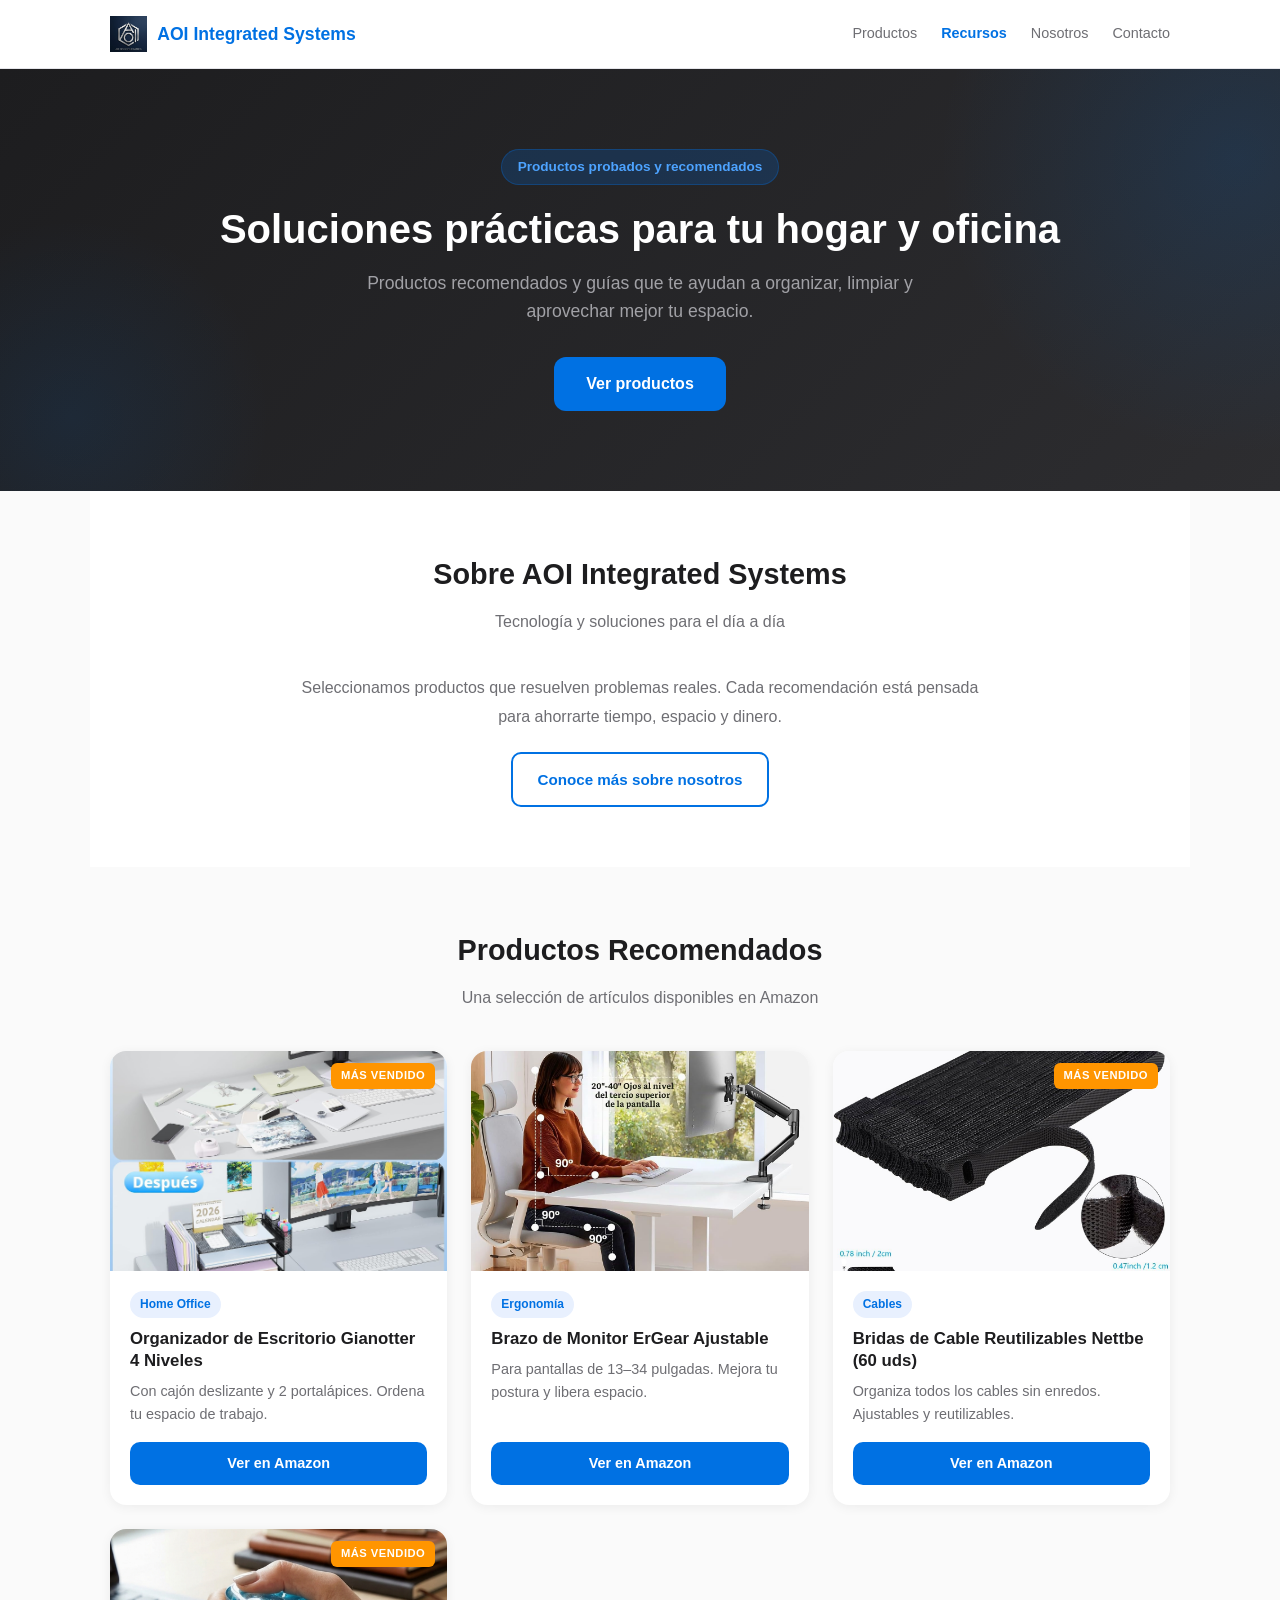
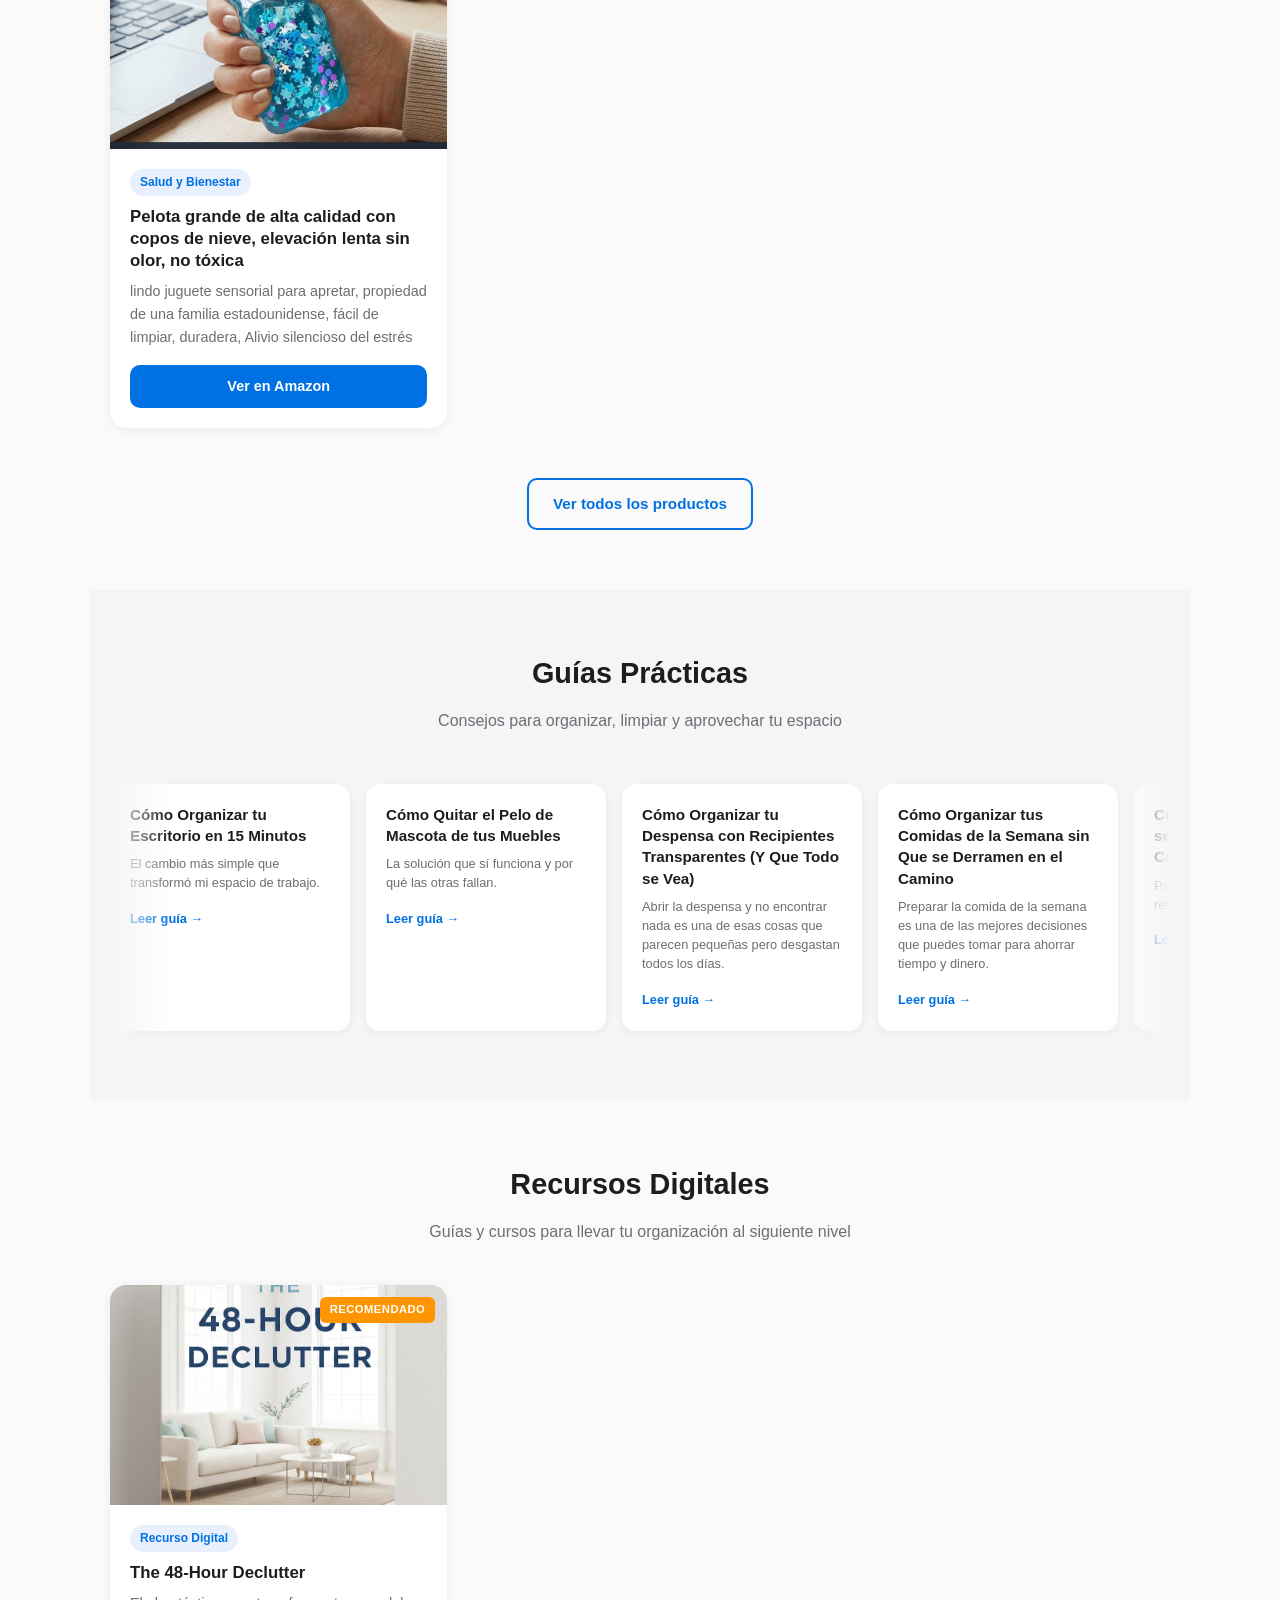
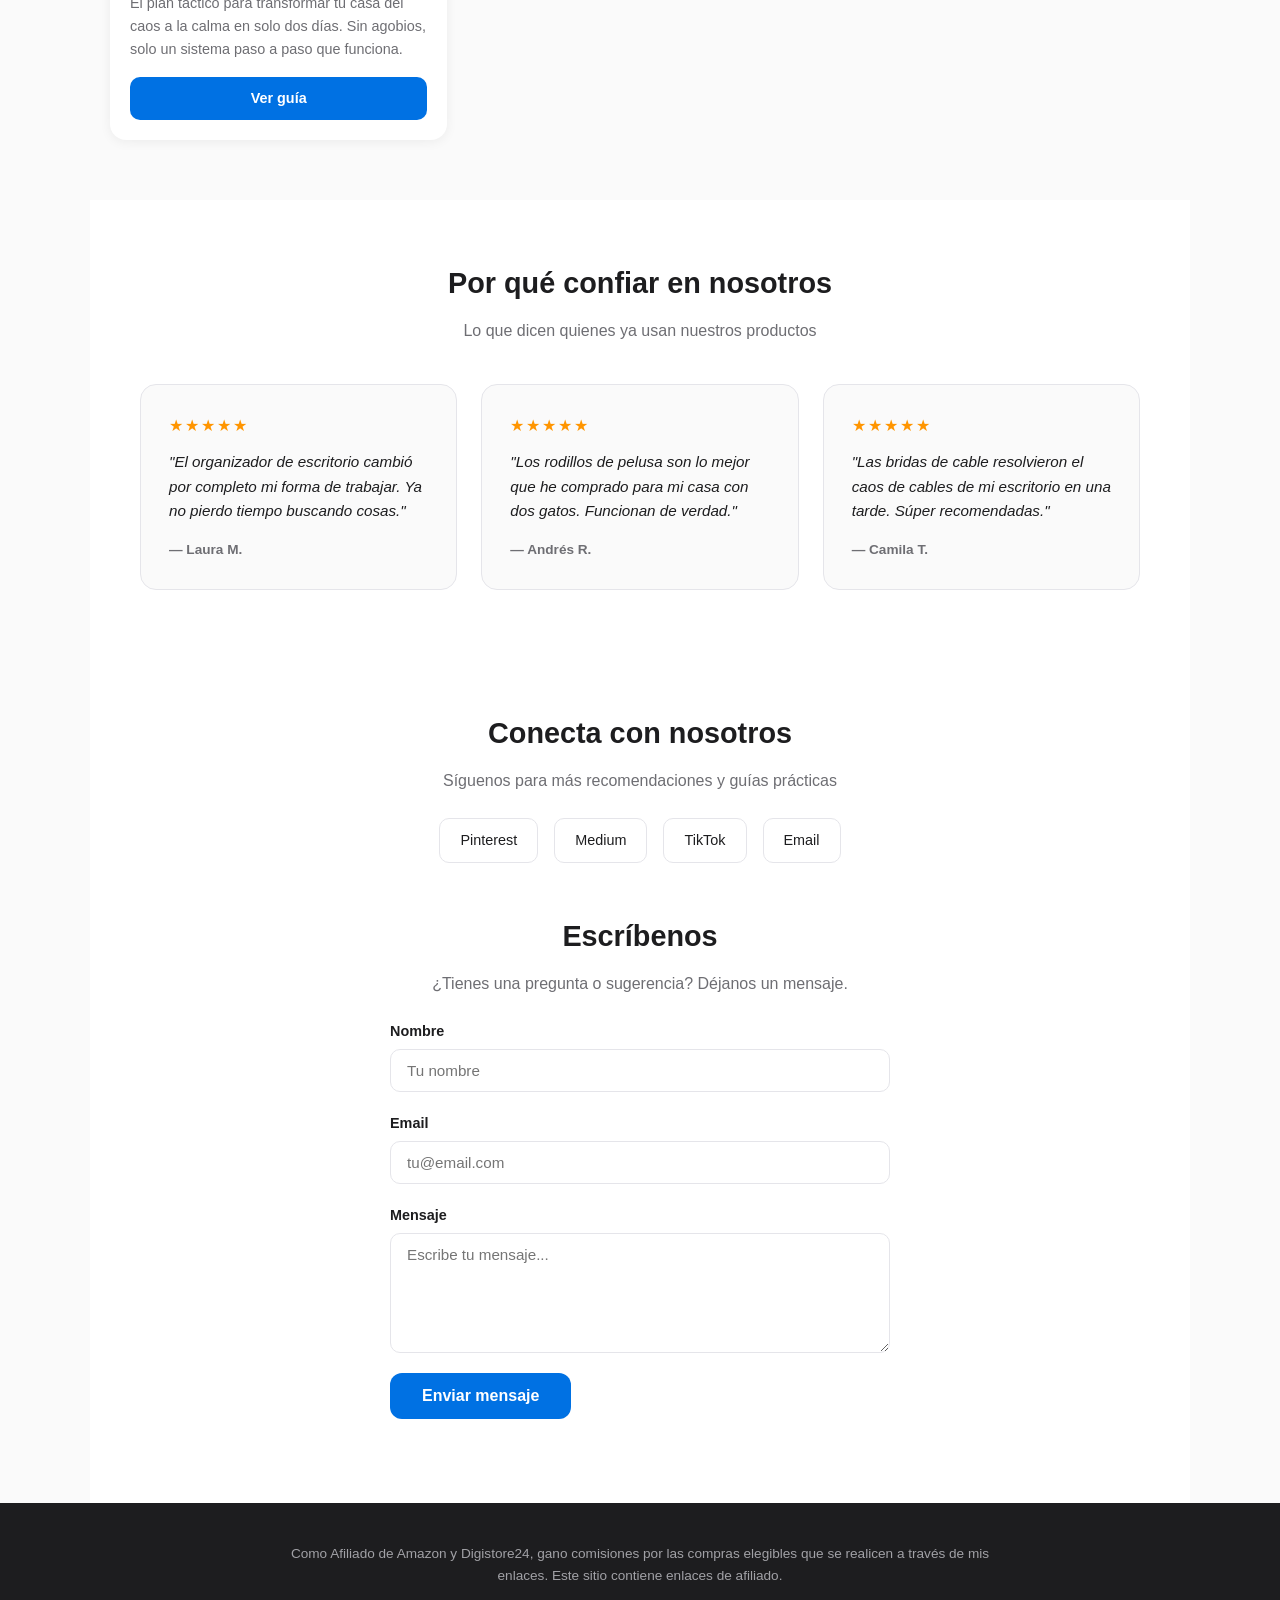
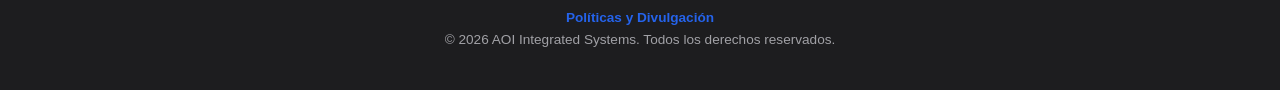
==== index.html @ 6e17d2a5 "implementamos tag manager" ====
﻿<!DOCTYPE html>
<html lang="es">
<head>
  <!-- Google Tag Manager -->
<script>(function(w,d,s,l,i){w[l]=w[l]||[];w[l].push({'gtm.start':
new Date().getTime(),event:'gtm.js'});var f=d.getElementsByTagName(s)[0],
j=d.createElement(s),dl=l!='dataLayer'?'&l='+l:'';j.async=true;j.src=
'https://www.googletagmanager.com/gtm.js?id='+i+dl;f.parentNode.insertBefore(j,f);
})(window,document,'script','dataLayer','GTM-NTPRTN28');</script>
<!-- End Google Tag Manager -->
<meta charset="UTF-8">
<meta name="viewport" content="width=device-width, initial-scale=1.0">
<title>AOI Integrated Systems | Soluciones para tu Hogar y Oficina</title>
<!-- <meta name="description" content="Productos recomendados, guías prácticas y soluciones para organizar tu hogar y oficina."> -->
<meta name="p:domain_verify" content="d62dc23d63197c3e94ced75ddd84fd9a"/>
<link rel="icon" type="image/png" href="img/favicon.ico">
<link rel="stylesheet" href="css/style.css">

<!-- Open Graph para Facebook -->
<meta property="og:type" content="website">
<meta property="og:title" content="AOI Integrated Systems | Soluciones para tu Hogar y Oficina">
<meta property="og:description" content="Productos recomendados y guías prácticas para organizar tu hogar y oficina.">
<meta property="og:image" content="https://carlosmazo1037-beep.github.io/amazon-opportunity-intelligence/img/logo.png">
<meta property="og:url" content="https://carlosmazo1037-beep.github.io/amazon-opportunity-intelligence/index.html">
<meta property="og:site_name" content="AOI Integrated Systems">
</head>
<body>
<!-- Google Tag Manager (noscript) -->
<noscript><iframe src="https://www.googletagmanager.com/ns.html?id=GTM-NTPRTN28"
height="0" width="0" style="display:none;visibility:hidden"></iframe></noscript>
<!-- End Google Tag Manager (noscript) -->
<section class="hero">
<div class="hero-content">
<span class="badge">Productos probados y recomendados</span>
<h1>Soluciones prácticas para tu hogar y oficina</h1>
<p>Productos recomendados y guías que te ayudan a organizar, limpiar y aprovechar mejor tu espacio.</p>
<a href="productos.html" class="btn-primary">Ver productos</a>
</div>
</section>

<section class="section about" id="sobre">
<h2>Sobre AOI Integrated Systems</h2>
<p class="subtitle">Tecnología y soluciones para el día a día</p>
<div class="about-content">
<p>Seleccionamos productos que resuelven problemas reales. Cada recomendación está pensada para ahorrarte tiempo, espacio y dinero.</p>
<a href="nosotros.html" class="btn-secondary">Conoce más sobre nosotros</a>
</div>
</section>

<section class="section" id="productos">
<h2>Productos Recomendados</h2>
<p class="subtitle">Una selección de artículos disponibles en Amazon</p>
<div class="grid" id="productos-destacados"></div>
<div style="text-align: center; margin-top: 30px;">
<a href="productos.html" class="btn-secondary">Ver todos los productos</a>
</div>
</section>

<section class="section carousel-section" id="blog">
<h2>Guías Prácticas</h2>
<p class="subtitle">Consejos para organizar, limpiar y aprovechar tu espacio</p>
<div class="carousel-wrapper">
<div class="carousel-track" id="guias-carrusel"></div>
</div>
</section>

<section class="section" id="recursos">
<h2>Recursos Digitales</h2>
<p class="subtitle">Guías y cursos para llevar tu organización al siguiente nivel</p>
<div class="grid" id="recursos-digitales"></div>
</section>

<section class="section testimonials">
<h2>Por qué confiar en nosotros</h2>
<p class="subtitle">Lo que dicen quienes ya usan nuestros productos</p>
<div class="testimonial-grid">

<div class="testimonial">
<div class="stars">★★★★★</div>
<p>"El organizador de escritorio cambió por completo mi forma de trabajar. Ya no pierdo tiempo buscando cosas."</p>
<div class="author">— Laura M.</div>
</div>

<div class="testimonial">
<div class="stars">★★★★★</div>
<p>"Los rodillos de pelusa son lo mejor que he comprado para mi casa con dos gatos. Funcionan de verdad."</p>
<div class="author">— Andrés R.</div>
</div>

<div class="testimonial">
<div class="stars">★★★★★</div>
<p>"Las bridas de cable resolvieron el caos de cables de mi escritorio en una tarde. Súper recomendadas."</p>
<div class="author">— Camila T.</div>
</div>

</div>
</section>

<section class="section contact" id="contacto">
<h2>Conecta con nosotros</h2>
<p>Síguenos para más recomendaciones y guías prácticas</p>
<div class="social" id="contacto-redes"></div>

<h2 style="margin-top: 50px;">Escríbenos</h2>
<p>¿Tienes una pregunta o sugerencia? Déjanos un mensaje.</p>
<div id="formulario-contacto"></div>
</section>

<script src="js/layout.js"></script>
<script src="js/productos.js"></script>
<script src="js/recursos.js"></script>
<script src="js/guias.js"></script>
<script src="js/contacto.js"></script>
<script src="js/formulario.js"></script>
<script src="js/main.js"></script>
<script>
  renderProductos('productos-destacados', 4);
  renderRecursos('recursos-digitales');
  renderGuias('guias-carrusel');
  renderContacto('contacto-redes');
  renderFormularioContacto('formulario-contacto');
</script>

</body>
</html>
---- css/style.css ----
﻿* { margin: 0; padding: 0; box-sizing: border-box; }
body { font-family: -apple-system, BlinkMacSystemFont, 'Segoe UI', Roboto, sans-serif; background: #fafafa; color: #1d1d1f; line-height: 1.6; }
a { text-decoration: none; color: inherit; }
.nav { background: #fff; border-bottom: 1px solid #e5e5ea; position: sticky; top: 0; z-index: 100; }
.nav-inner { max-width: 1100px; margin: 0 auto; padding: 16px 20px; display: flex; justify-content: space-between; align-items: center; }
.logo { display: flex; align-items: center; gap: 10px; font-weight: 700; font-size: 1.1rem; color: #1d1d1f; }
.logo img { height: 36px; }
.logo span { color: #0071e3; }
.nav-links { display: flex; gap: 24px; font-size: 0.9rem; color: #6e6e73; }
.nav-links a:hover { color: #0071e3; }
.nav-links a.active { color: #0071e3; font-weight: 600; }
.hero { background: linear-gradient(135deg, #1d1d1f 0%, #2d2d30 100%); color: #fff; padding: 80px 20px; text-align: center; position: relative; overflow: hidden; }
.hero::before { content: ''; position: absolute; top: -50%; right: -20%; width: 600px; height: 600px; background: radial-gradient(circle, rgba(0,113,227,0.15) 0%, transparent 70%); border-radius: 50%; }
.hero::after { content: ''; position: absolute; bottom: -30%; left: -10%; width: 400px; height: 400px; background: radial-gradient(circle, rgba(0,113,227,0.1) 0%, transparent 70%); border-radius: 50%; }
.hero-content { position: relative; z-index: 2; }
.hero h1 { font-size: 2.5rem; margin-bottom: 16px; line-height: 1.2; }
.hero p { font-size: 1.1rem; color: #a1a1a6; max-width: 600px; margin: 0 auto 32px; }
.hero .badge { display: inline-block; background: rgba(0,113,227,0.2); color: #4da3ff; padding: 6px 16px; border-radius: 20px; font-size: 0.85rem; font-weight: 600; margin-bottom: 20px; border: 1px solid rgba(0,113,227,0.3); }
.btn-primary { display: inline-block; background: #0071e3; color: #fff; padding: 14px 32px; border-radius: 12px; font-weight: 600; font-size: 1rem; transition: background 0.2s; }
.btn-primary:hover { background: #0077ed; }
.btn-secondary { display: inline-block; background: transparent; color: #0071e3; padding: 12px 24px; border: 2px solid #0071e3; border-radius: 10px; font-weight: 600; font-size: 0.95rem; transition: all 0.2s; margin-top: 20px; }
.btn-secondary:hover { background: #0071e3; color: #fff; }
.section { max-width: 1100px; margin: 0 auto; padding: 60px 20px; }
.section h2 { font-size: 1.8rem; margin-bottom: 12px; text-align: center; }
.section .subtitle { text-align: center; color: #6e6e73; margin-bottom: 40px; font-size: 1rem; }
.about { background: #fff; }
.about-content { max-width: 700px; margin: 0 auto; text-align: center; color: #6e6e73; font-size: 1rem; line-height: 1.8; }
.grid { display: grid; grid-template-columns: repeat(auto-fill, minmax(260px, 1fr)); gap: 24px; }
.card { background: #fff; border-radius: 16px; overflow: hidden; box-shadow: 0 2px 12px rgba(0,0,0,0.06); transition: transform 0.2s, box-shadow 0.2s; display: flex; flex-direction: column; position: relative; }
.card:hover { transform: translateY(-4px); box-shadow: 0 8px 24px rgba(0,0,0,0.1); }
.card img { width: 100%; height: 220px; object-fit: cover; background: #e5e5ea; }
.card-body { padding: 20px; flex: 1; display: flex; flex-direction: column; }
.card .tag { display: inline-block; background: #e8f0fe; color: #0071e3; font-size: 0.75rem; font-weight: 600; padding: 4px 10px; border-radius: 20px; margin-bottom: 10px; align-self: flex-start; }
.card h3 { font-size: 1.05rem; margin-bottom: 8px; line-height: 1.3; }
.card p { font-size: 0.9rem; color: #6e6e73; margin-bottom: 16px; flex: 1; }
.card .badge-seller { position: absolute; top: 12px; right: 12px; background: #ff9500; color: #fff; font-size: 0.7rem; font-weight: 700; padding: 4px 10px; border-radius: 6px; z-index: 2; text-transform: uppercase; letter-spacing: 0.5px; }
.card .badge-new { position: absolute; top: 12px; right: 12px; background: #34c759; color: #fff; font-size: 0.7rem; font-weight: 700; padding: 4px 10px; border-radius: 6px; z-index: 2; text-transform: uppercase; letter-spacing: 0.5px; }
.btn { display: inline-block; background: #0071e3; color: #fff; text-decoration: none; padding: 10px 18px; border-radius: 10px; text-align: center; font-weight: 600; font-size: 0.9rem; transition: background 0.2s; }
.btn:hover { background: #0077ed; }
.blog { background: #f5f5f7; }
.blog-grid { display: grid; grid-template-columns: repeat(auto-fill, minmax(280px, 1fr)); gap: 20px; }
.blog-card { background: #fff; padding: 24px; border-radius: 14px; box-shadow: 0 2px 8px rgba(0,0,0,0.05); transition: transform 0.2s; }
.blog-card:hover { transform: translateY(-3px); }
.blog-card h4 { font-size: 1rem; margin-bottom: 8px; line-height: 1.4; }
.blog-card p { font-size: 0.85rem; color: #6e6e73; margin-bottom: 12px; }
.blog-card .read { color: #0071e3; font-size: 0.85rem; font-weight: 600; }
.contact { background: #fff; text-align: center; }
.contact p { color: #6e6e73; margin-bottom: 24px; }
.social { display: flex; justify-content: center; gap: 16px; flex-wrap: wrap; }
.social a { display: inline-block; padding: 10px 20px; border: 1px solid #e5e5ea; border-radius: 10px; font-size: 0.9rem; color: #1d1d1f; transition: all 0.2s; }
.social a:hover { border-color: #0071e3; color: #0071e3; }
footer { background: #1d1d1f; color: #a1a1a6; padding: 40px 20px; text-align: center; font-size: 0.85rem; }
footer .disclosure { max-width: 700px; margin: 0 auto 20px; line-height: 1.6; }
.testimonials { background: #fff; }
.testimonial-grid { display: grid; grid-template-columns: repeat(auto-fill, minmax(280px, 1fr)); gap: 24px; max-width: 1000px; margin: 0 auto; }
.testimonial { background: #fafafa; padding: 28px; border-radius: 16px; border: 1px solid #e5e5ea; }
.testimonial .stars { color: #ff9500; font-size: 1rem; margin-bottom: 12px; letter-spacing: 2px; }
.testimonial p { font-size: 0.95rem; color: #1d1d1f; line-height: 1.6; margin-bottom: 16px; font-style: italic; }
.testimonial .author { font-size: 0.85rem; color: #6e6e73; font-weight: 600; }
.carousel-section { background: #f5f5f7; overflow: hidden; }
.carousel-wrapper { position: relative; max-width: 1100px; margin: 0 auto; overflow: hidden; padding: 10px 0; }
.carousel-track { display: flex; gap: 16px; animation: scroll 40s linear infinite; width: max-content; }
.carousel-wrapper:hover .carousel-track { animation-play-state: paused; }
.carousel-card { flex: 0 0 240px; background: #fff; padding: 20px; border-radius: 14px; box-shadow: 0 2px 8px rgba(0,0,0,0.05); transition: transform 0.2s; }
.carousel-card:hover { transform: translateY(-4px); box-shadow: 0 6px 20px rgba(0,0,0,0.1); }
.carousel-card h4 { font-size: 0.95rem; margin-bottom: 8px; line-height: 1.4; color: #1d1d1f; }
.carousel-card p { font-size: 0.8rem; color: #6e6e73; margin-bottom: 12px; line-height: 1.5; }
.carousel-card .read { color: #0071e3; font-size: 0.8rem; font-weight: 600; }
@keyframes scroll { 0% { transform: translateX(0); } 100% { transform: translateX(-50%); } }
.carousel-wrapper::before, .carousel-wrapper::after { content: ''; position: absolute; top: 0; bottom: 0; width: 60px; z-index: 2; pointer-events: none; }
.carousel-wrapper::before { left: 0; background: linear-gradient(to right, #f5f5f7, transparent); }
.carousel-wrapper::after { right: 0; background: linear-gradient(to left, #f5f5f7, transparent); }
.menu-toggle { display: none; background: none; border: none; cursor: pointer; padding: 8px; flex-direction: column; gap: 5px; }
.menu-toggle span { display: block; width: 24px; height: 2px; background: #1d1d1f; transition: 0.3s; }
.menu-toggle.open span:nth-child(1) { transform: rotate(45deg) translate(5px, 5px); }
.menu-toggle.open span:nth-child(2) { opacity: 0; }
.menu-toggle.open span:nth-child(3) { transform: rotate(-45deg) translate(5px, -5px); }
.contact-form { max-width: 500px; margin: 0 auto; text-align: left; }
.form-group { margin-bottom: 20px; }
.form-group label { display: block; font-size: 0.9rem; font-weight: 600; color: #1d1d1f; margin-bottom: 6px; }
.form-group input, .form-group textarea { width: 100%; padding: 12px 16px; border: 1px solid #e5e5ea; border-radius: 10px; font-size: 0.95rem; font-family: inherit; background: #fff; transition: border-color 0.2s; }
.form-group input:focus, .form-group textarea:focus { outline: none; border-color: #0071e3; }
.form-group textarea { resize: vertical; min-height: 120px; }
.form-status { margin-top: 16px; font-size: 0.9rem; text-align: center; }
.form-status.success { color: #34c759; }
.form-status.error { color: #ff3b30; }
@media (max-width: 768px) {
  .hero h1 { font-size: 1.8rem; }
  .section h2 { font-size: 1.5rem; }
  .menu-toggle { display: flex; }
  .nav-links { display: none; position: absolute; top: 100%; left: 0; right: 0; background: #fff; flex-direction: column; padding: 20px; gap: 16px; border-bottom: 1px solid #e5e5ea; box-shadow: 0 4px 12px rgba(0,0,0,0.08); }
  .nav-links.open { display: flex; }
  .nav { position: relative; }
}

/* FORMULARIO DE CONTACTO - FORZADO */
.contact-form { max-width: 500px; margin: 0 auto; text-align: left; display: block; }
.contact-form .form-group { margin-bottom: 20px; display: block; }
.contact-form .form-group label { display: block; font-size: 0.9rem; font-weight: 600; color: #1d1d1f; margin-bottom: 6px; width: 100%; }
.contact-form .form-group input,
.contact-form .form-group textarea { display: block; width: 100%; padding: 12px 16px; border: 1px solid #e5e5ea; border-radius: 10px; font-size: 0.95rem; font-family: inherit; background: #fff; transition: border-color 0.2s; box-sizing: border-box; }
.contact-form .form-group input:focus,
.contact-form .form-group textarea:focus { outline: none; border-color: #0071e3; }
.contact-form .form-group textarea { resize: vertical; min-height: 120px; }
.contact-form .btn-primary { border: none; cursor: pointer; }
.contact-form .form-status { margin-top: 16px; font-size: 0.9rem; text-align: center; }
.contact-form .form-status.success { color: #34c759; }
.contact-form .form-status.error { color: #ff3b30; }
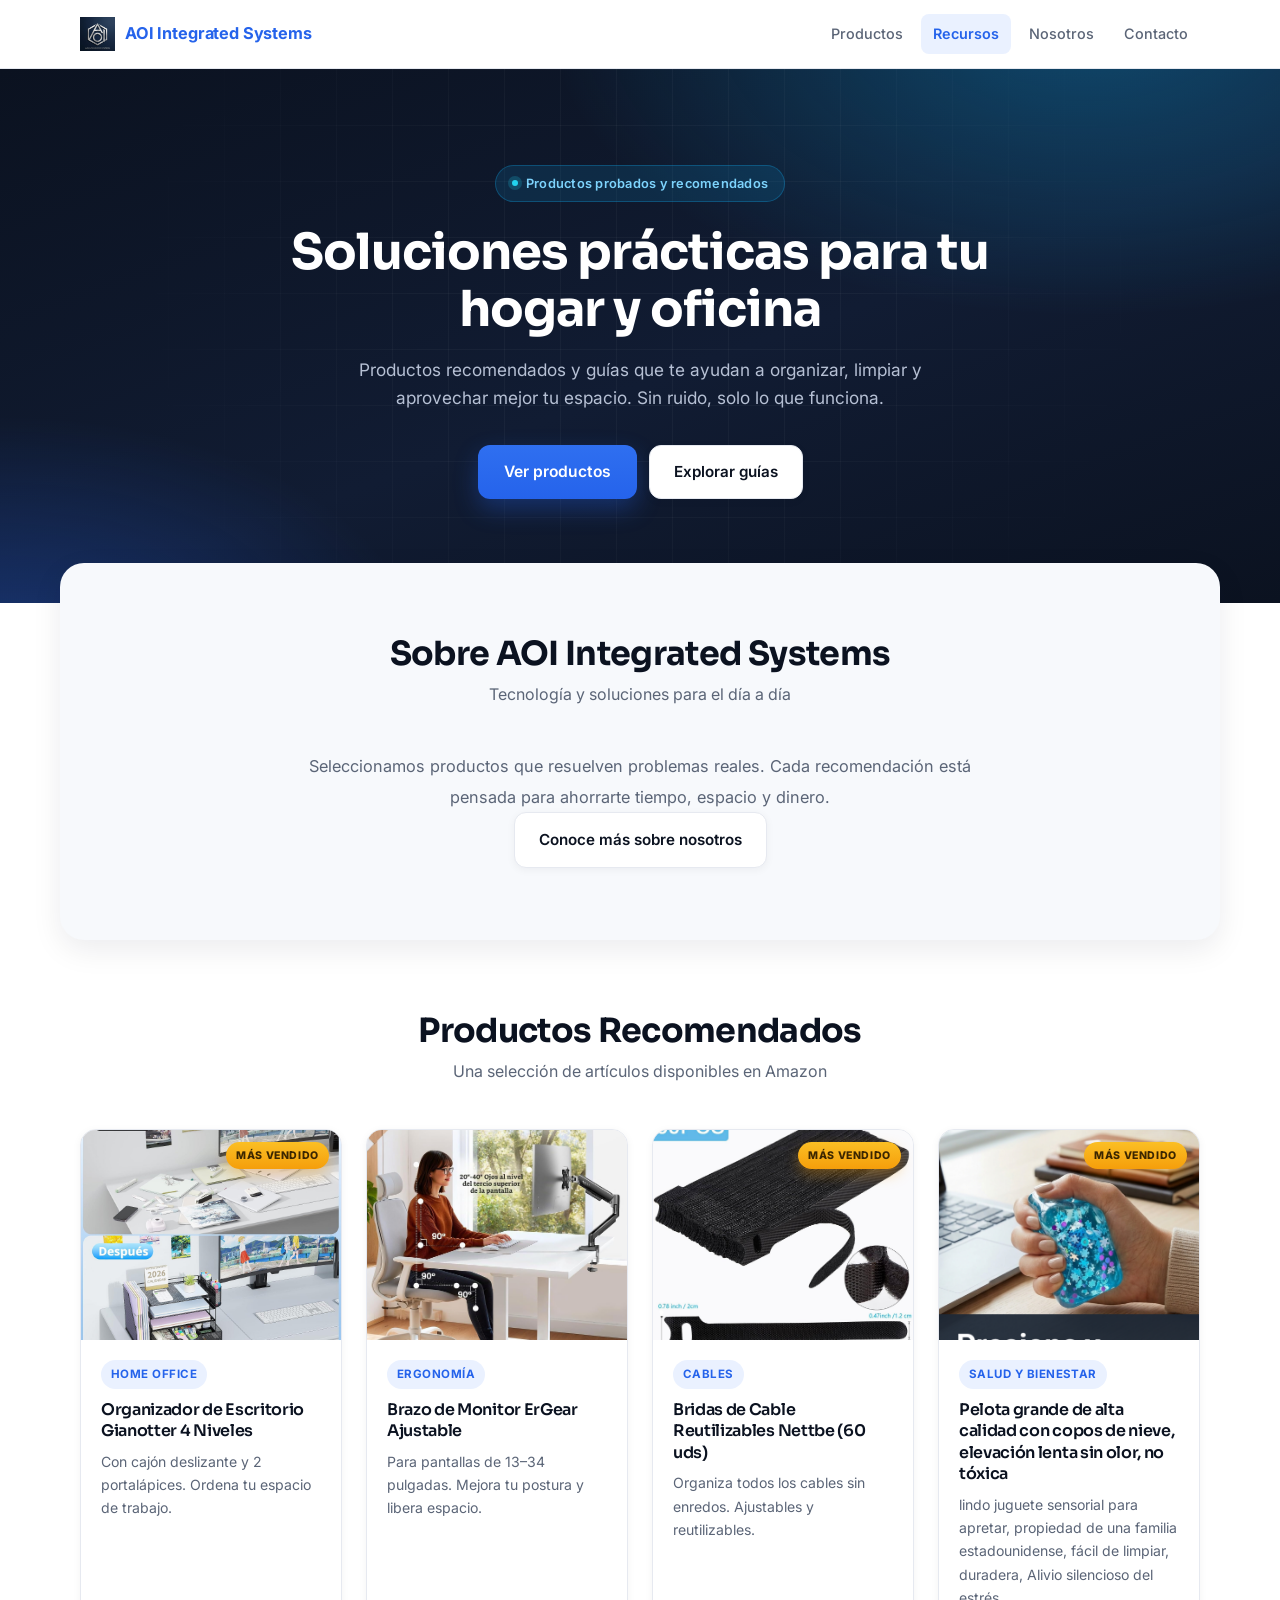
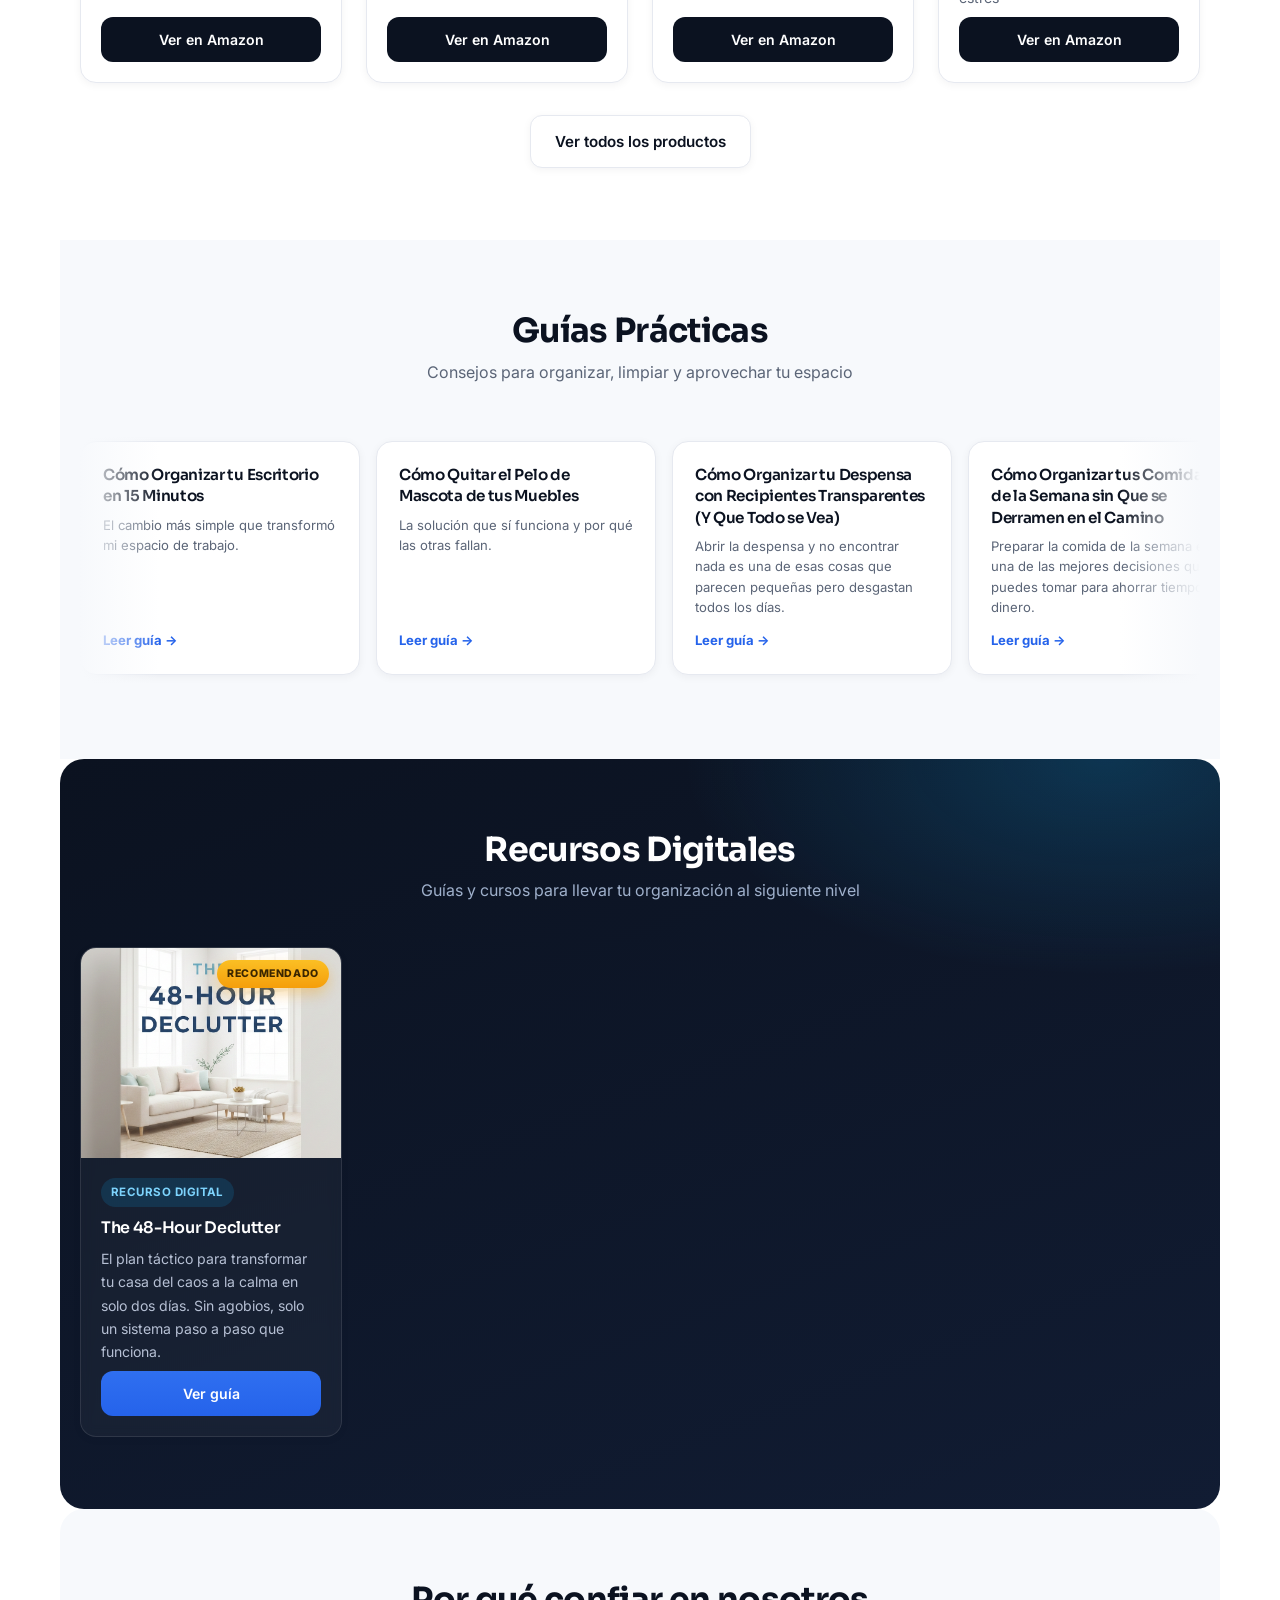
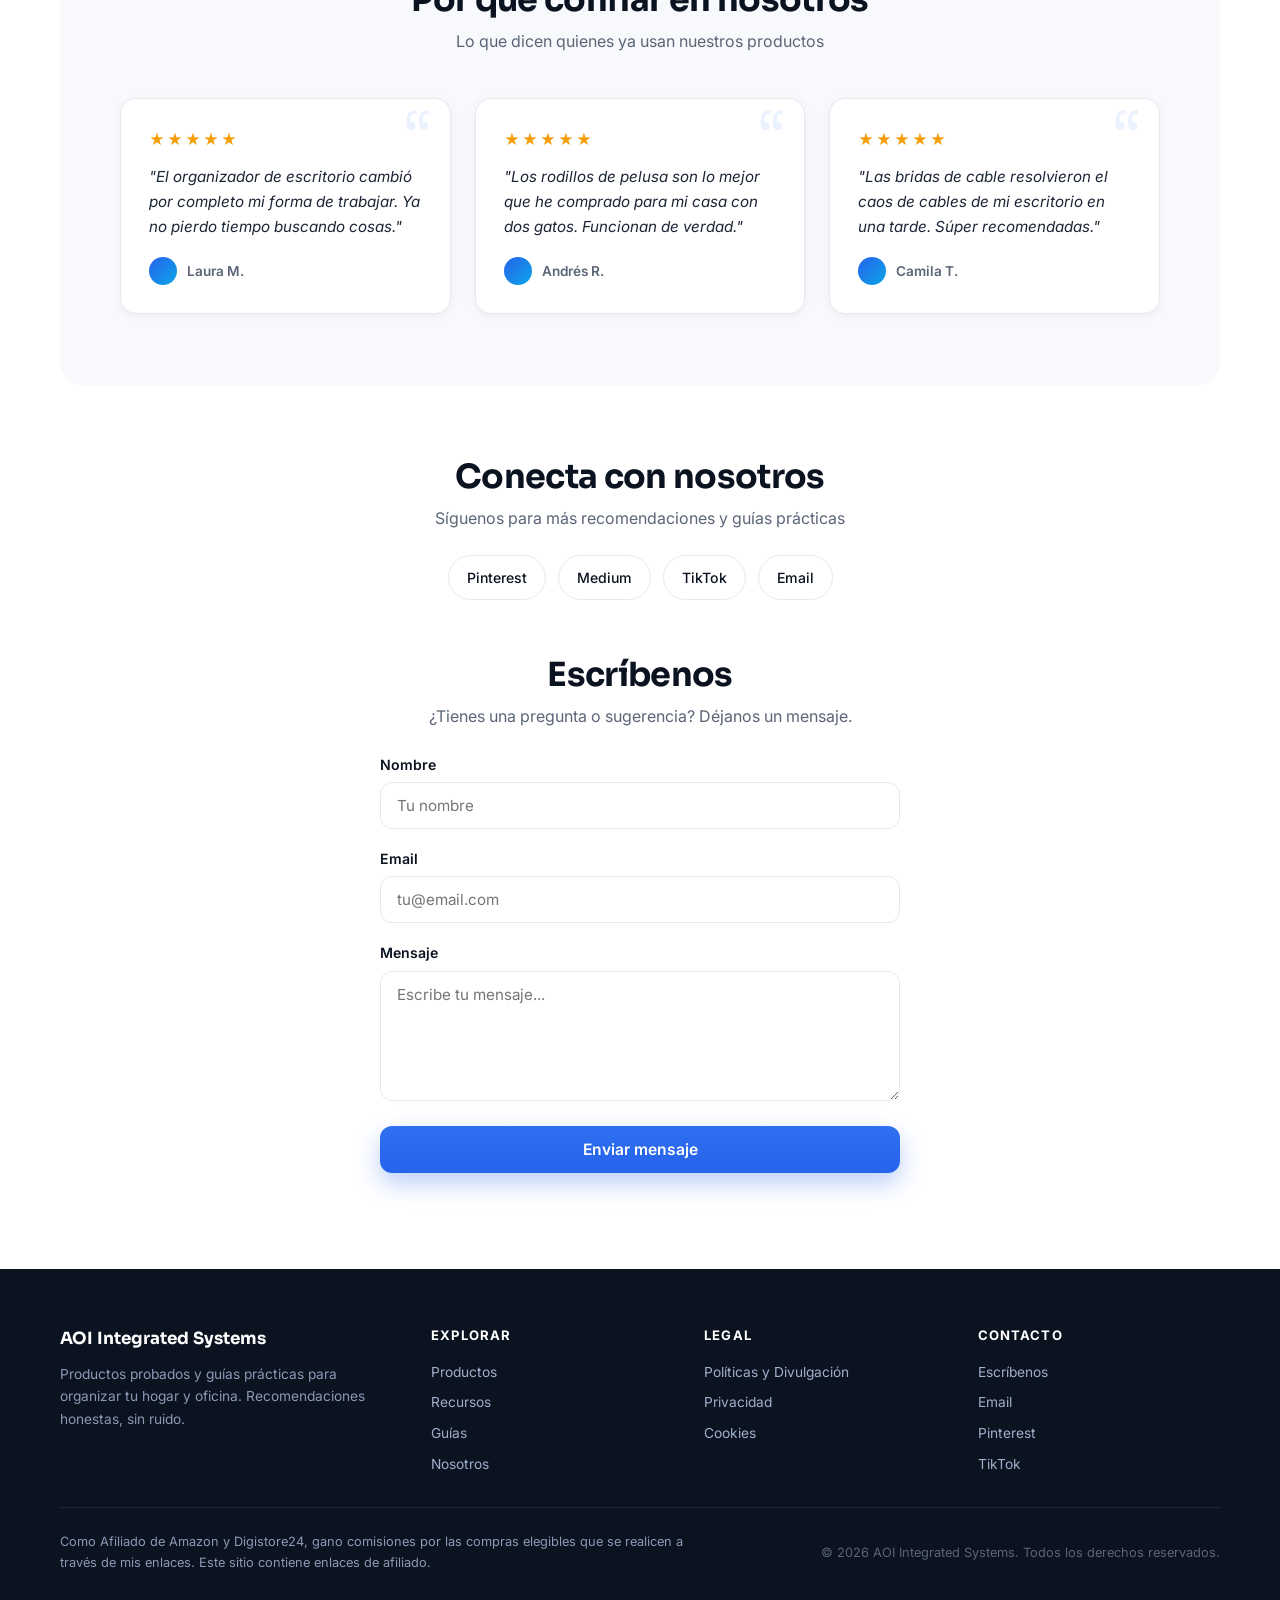
==== commit 34a5ce45: "nueva version" ====
--- a/index.html
+++ b/index.html
@@ -2,108 +2,113 @@
 <html lang="es">
 <head>
   <!-- Google Tag Manager -->
-<script>(function(w,d,s,l,i){w[l]=w[l]||[];w[l].push({'gtm.start':
-new Date().getTime(),event:'gtm.js'});var f=d.getElementsByTagName(s)[0],
-j=d.createElement(s),dl=l!='dataLayer'?'&l='+l:'';j.async=true;j.src=
-'https://www.googletagmanager.com/gtm.js?id='+i+dl;f.parentNode.insertBefore(j,f);
-})(window,document,'script','dataLayer','GTM-NTPRTN28');</script>
-<!-- End Google Tag Manager -->
-<meta charset="UTF-8">
-<meta name="viewport" content="width=device-width, initial-scale=1.0">
-<title>AOI Integrated Systems | Soluciones para tu Hogar y Oficina</title>
-<!-- <meta name="description" content="Productos recomendados, guías prácticas y soluciones para organizar tu hogar y oficina."> -->
-<meta name="p:domain_verify" content="d62dc23d63197c3e94ced75ddd84fd9a"/>
-<link rel="icon" type="image/png" href="img/favicon.ico">
-<link rel="stylesheet" href="css/style.css">
+  <script>(function(w,d,s,l,i){w[l]=w[l]||[];w[l].push({'gtm.start':
+  new Date().getTime(),event:'gtm.js'});var f=d.getElementsByTagName(s)[0],
+  j=d.createElement(s),dl=l!='dataLayer'?'&l='+l:'';j.async=true;j.src=
+  'https://www.googletagmanager.com/gtm.js?id='+i+dl;f.parentNode.insertBefore(j,f);
+  })(window,document,'script','dataLayer','GTM-NTPRTN28');</script>
+  <!-- End Google Tag Manager -->
+  <meta charset="UTF-8">
+  <meta name="viewport" content="width=device-width, initial-scale=1.0">
+  <title>AOI Integrated Systems | Soluciones para tu Hogar y Oficina</title>
+  <meta name="description" content="Productos recomendados, guías prácticas y soluciones para organizar tu hogar y oficina. Recomendaciones probadas y enlaces a Amazon.">
+  <meta name="p:domain_verify" content="d62dc23d63197c3e94ced75ddd84fd9a"/>
+  <link rel="icon" type="image/png" href="img/favicon.ico">
 
-<!-- Open Graph para Facebook -->
-<meta property="og:type" content="website">
-<meta property="og:title" content="AOI Integrated Systems | Soluciones para tu Hogar y Oficina">
-<meta property="og:description" content="Productos recomendados y guías prácticas para organizar tu hogar y oficina.">
-<meta property="og:image" content="https://carlosmazo1037-beep.github.io/amazon-opportunity-intelligence/img/logo.png">
-<meta property="og:url" content="https://carlosmazo1037-beep.github.io/amazon-opportunity-intelligence/index.html">
-<meta property="og:site_name" content="AOI Integrated Systems">
+  <link rel="preconnect" href="https://fonts.googleapis.com">
+  <link rel="preconnect" href="https://fonts.gstatic.com" crossorigin>
+  <link href="https://fonts.googleapis.com/css2?family=Inter:wght@400;500;600;700&family=Sora:wght@600;700&display=swap" rel="stylesheet">
+
+  <link rel="stylesheet" href="css/style.css">
+
+  <!-- Open Graph -->
+  <meta property="og:type" content="website">
+  <meta property="og:title" content="AOI Integrated Systems | Soluciones para tu Hogar y Oficina">
+  <meta property="og:description" content="Productos recomendados y guías prácticas para organizar tu hogar y oficina.">
+  <meta property="og:image" content="https://carlosmazo1037-beep.github.io/amazon-opportunity-intelligence/img/logo.png">
+  <meta property="og:url" content="https://carlosmazo1037-beep.github.io/amazon-opportunity-intelligence/index.html">
+  <meta property="og:site_name" content="AOI Integrated Systems">
 </head>
 <body>
 <!-- Google Tag Manager (noscript) -->
 <noscript><iframe src="https://www.googletagmanager.com/ns.html?id=GTM-NTPRTN28"
 height="0" width="0" style="display:none;visibility:hidden"></iframe></noscript>
 <!-- End Google Tag Manager (noscript) -->
+
 <section class="hero">
-<div class="hero-content">
-<span class="badge">Productos probados y recomendados</span>
-<h1>Soluciones prácticas para tu hogar y oficina</h1>
-<p>Productos recomendados y guías que te ayudan a organizar, limpiar y aprovechar mejor tu espacio.</p>
-<a href="productos.html" class="btn-primary">Ver productos</a>
-</div>
+  <div class="hero-content">
+    <span class="badge">Productos probados y recomendados</span>
+    <h1>Soluciones prácticas para tu hogar y oficina</h1>
+    <p>Productos recomendados y guías que te ayudan a organizar, limpiar y aprovechar mejor tu espacio. Sin ruido, solo lo que funciona.</p>
+    <div class="hero-actions">
+      <a href="productos.html" class="btn-primary">Ver productos</a>
+      <a href="#blog" class="btn-secondary">Explorar guías</a>
+    </div>
+  </div>
 </section>
 
 <section class="section about" id="sobre">
-<h2>Sobre AOI Integrated Systems</h2>
-<p class="subtitle">Tecnología y soluciones para el día a día</p>
-<div class="about-content">
-<p>Seleccionamos productos que resuelven problemas reales. Cada recomendación está pensada para ahorrarte tiempo, espacio y dinero.</p>
-<a href="nosotros.html" class="btn-secondary">Conoce más sobre nosotros</a>
-</div>
+  <h2>Sobre AOI Integrated Systems</h2>
+  <p class="subtitle">Tecnología y soluciones para el día a día</p>
+  <div class="about-content">
+    <p>Seleccionamos productos que resuelven problemas reales. Cada recomendación está pensada para ahorrarte tiempo, espacio y dinero.</p>
+    <a href="nosotros.html" class="btn-secondary">Conoce más sobre nosotros</a>
+  </div>
 </section>
 
 <section class="section" id="productos">
-<h2>Productos Recomendados</h2>
-<p class="subtitle">Una selección de artículos disponibles en Amazon</p>
-<div class="grid" id="productos-destacados"></div>
-<div style="text-align: center; margin-top: 30px;">
-<a href="productos.html" class="btn-secondary">Ver todos los productos</a>
-</div>
+  <h2>Productos Recomendados</h2>
+  <p class="subtitle">Una selección de artículos disponibles en Amazon</p>
+  <div class="grid" id="productos-destacados"></div>
+  <div style="text-align:center;margin-top:32px;">
+    <a href="productos.html" class="btn-secondary">Ver todos los productos</a>
+  </div>
 </section>
 
 <section class="section carousel-section" id="blog">
-<h2>Guías Prácticas</h2>
-<p class="subtitle">Consejos para organizar, limpiar y aprovechar tu espacio</p>
-<div class="carousel-wrapper">
-<div class="carousel-track" id="guias-carrusel"></div>
-</div>
+  <h2>Guías Prácticas</h2>
+  <p class="subtitle">Consejos para organizar, limpiar y aprovechar tu espacio</p>
+  <div class="carousel-wrapper">
+    <div class="carousel-track" id="guias-carrusel"></div>
+  </div>
 </section>
 
 <section class="section" id="recursos">
-<h2>Recursos Digitales</h2>
-<p class="subtitle">Guías y cursos para llevar tu organización al siguiente nivel</p>
-<div class="grid" id="recursos-digitales"></div>
+  <h2>Recursos Digitales</h2>
+  <p class="subtitle">Guías y cursos para llevar tu organización al siguiente nivel</p>
+  <div class="grid" id="recursos-digitales"></div>
 </section>
 
 <section class="section testimonials">
-<h2>Por qué confiar en nosotros</h2>
-<p class="subtitle">Lo que dicen quienes ya usan nuestros productos</p>
-<div class="testimonial-grid">
-
-<div class="testimonial">
-<div class="stars">★★★★★</div>
-<p>"El organizador de escritorio cambió por completo mi forma de trabajar. Ya no pierdo tiempo buscando cosas."</p>
-<div class="author">— Laura M.</div>
-</div>
-
-<div class="testimonial">
-<div class="stars">★★★★★</div>
-<p>"Los rodillos de pelusa son lo mejor que he comprado para mi casa con dos gatos. Funcionan de verdad."</p>
-<div class="author">— Andrés R.</div>
-</div>
-
-<div class="testimonial">
-<div class="stars">★★★★★</div>
-<p>"Las bridas de cable resolvieron el caos de cables de mi escritorio en una tarde. Súper recomendadas."</p>
-<div class="author">— Camila T.</div>
-</div>
-
-</div>
+  <h2>Por qué confiar en nosotros</h2>
+  <p class="subtitle">Lo que dicen quienes ya usan nuestros productos</p>
+  <div class="testimonial-grid">
+    <div class="testimonial">
+      <div class="stars">★★★★★</div>
+      <p>"El organizador de escritorio cambió por completo mi forma de trabajar. Ya no pierdo tiempo buscando cosas."</p>
+      <div class="author">Laura M.</div>
+    </div>
+    <div class="testimonial">
+      <div class="stars">★★★★★</div>
+      <p>"Los rodillos de pelusa son lo mejor que he comprado para mi casa con dos gatos. Funcionan de verdad."</p>
+      <div class="author">Andrés R.</div>
+    </div>
+    <div class="testimonial">
+      <div class="stars">★★★★★</div>
+      <p>"Las bridas de cable resolvieron el caos de cables de mi escritorio en una tarde. Súper recomendadas."</p>
+      <div class="author">Camila T.</div>
+    </div>
+  </div>
 </section>
 
 <section class="section contact" id="contacto">
-<h2>Conecta con nosotros</h2>
-<p>Síguenos para más recomendaciones y guías prácticas</p>
-<div class="social" id="contacto-redes"></div>
+  <h2>Conecta con nosotros</h2>
+  <p>Síguenos para más recomendaciones y guías prácticas</p>
+  <div class="social" id="contacto-redes"></div>
 
-<h2 style="margin-top: 50px;">Escríbenos</h2>
-<p>¿Tienes una pregunta o sugerencia? Déjanos un mensaje.</p>
-<div id="formulario-contacto"></div>
+  <h2 style="margin-top:56px;">Escríbenos</h2>
+  <p>¿Tienes una pregunta o sugerencia? Déjanos un mensaje.</p>
+  <div id="formulario-contacto"></div>
 </section>
 
 <script src="js/layout.js"></script>
@@ -120,6 +125,5 @@
   renderContacto('contacto-redes');
   renderFormularioContacto('formulario-contacto');
 </script>
-
 </body>
 </html>
--- a/css/style.css
+++ b/css/style.css
@@ -1,108 +1,423 @@
-﻿* { margin: 0; padding: 0; box-sizing: border-box; }
-body { font-family: -apple-system, BlinkMacSystemFont, 'Segoe UI', Roboto, sans-serif; background: #fafafa; color: #1d1d1f; line-height: 1.6; }
-a { text-decoration: none; color: inherit; }
-.nav { background: #fff; border-bottom: 1px solid #e5e5ea; position: sticky; top: 0; z-index: 100; }
-.nav-inner { max-width: 1100px; margin: 0 auto; padding: 16px 20px; display: flex; justify-content: space-between; align-items: center; }
-.logo { display: flex; align-items: center; gap: 10px; font-weight: 700; font-size: 1.1rem; color: #1d1d1f; }
-.logo img { height: 36px; }
-.logo span { color: #0071e3; }
-.nav-links { display: flex; gap: 24px; font-size: 0.9rem; color: #6e6e73; }
-.nav-links a:hover { color: #0071e3; }
-.nav-links a.active { color: #0071e3; font-weight: 600; }
-.hero { background: linear-gradient(135deg, #1d1d1f 0%, #2d2d30 100%); color: #fff; padding: 80px 20px; text-align: center; position: relative; overflow: hidden; }
-.hero::before { content: ''; position: absolute; top: -50%; right: -20%; width: 600px; height: 600px; background: radial-gradient(circle, rgba(0,113,227,0.15) 0%, transparent 70%); border-radius: 50%; }
-.hero::after { content: ''; position: absolute; bottom: -30%; left: -10%; width: 400px; height: 400px; background: radial-gradient(circle, rgba(0,113,227,0.1) 0%, transparent 70%); border-radius: 50%; }
-.hero-content { position: relative; z-index: 2; }
-.hero h1 { font-size: 2.5rem; margin-bottom: 16px; line-height: 1.2; }
-.hero p { font-size: 1.1rem; color: #a1a1a6; max-width: 600px; margin: 0 auto 32px; }
-.hero .badge { display: inline-block; background: rgba(0,113,227,0.2); color: #4da3ff; padding: 6px 16px; border-radius: 20px; font-size: 0.85rem; font-weight: 600; margin-bottom: 20px; border: 1px solid rgba(0,113,227,0.3); }
-.btn-primary { display: inline-block; background: #0071e3; color: #fff; padding: 14px 32px; border-radius: 12px; font-weight: 600; font-size: 1rem; transition: background 0.2s; }
-.btn-primary:hover { background: #0077ed; }
-.btn-secondary { display: inline-block; background: transparent; color: #0071e3; padding: 12px 24px; border: 2px solid #0071e3; border-radius: 10px; font-weight: 600; font-size: 0.95rem; transition: all 0.2s; margin-top: 20px; }
-.btn-secondary:hover { background: #0071e3; color: #fff; }
-.section { max-width: 1100px; margin: 0 auto; padding: 60px 20px; }
-.section h2 { font-size: 1.8rem; margin-bottom: 12px; text-align: center; }
-.section .subtitle { text-align: center; color: #6e6e73; margin-bottom: 40px; font-size: 1rem; }
-.about { background: #fff; }
-.about-content { max-width: 700px; margin: 0 auto; text-align: center; color: #6e6e73; font-size: 1rem; line-height: 1.8; }
-.grid { display: grid; grid-template-columns: repeat(auto-fill, minmax(260px, 1fr)); gap: 24px; }
-.card { background: #fff; border-radius: 16px; overflow: hidden; box-shadow: 0 2px 12px rgba(0,0,0,0.06); transition: transform 0.2s, box-shadow 0.2s; display: flex; flex-direction: column; position: relative; }
-.card:hover { transform: translateY(-4px); box-shadow: 0 8px 24px rgba(0,0,0,0.1); }
-.card img { width: 100%; height: 220px; object-fit: cover; background: #e5e5ea; }
-.card-body { padding: 20px; flex: 1; display: flex; flex-direction: column; }
-.card .tag { display: inline-block; background: #e8f0fe; color: #0071e3; font-size: 0.75rem; font-weight: 600; padding: 4px 10px; border-radius: 20px; margin-bottom: 10px; align-self: flex-start; }
-.card h3 { font-size: 1.05rem; margin-bottom: 8px; line-height: 1.3; }
-.card p { font-size: 0.9rem; color: #6e6e73; margin-bottom: 16px; flex: 1; }
-.card .badge-seller { position: absolute; top: 12px; right: 12px; background: #ff9500; color: #fff; font-size: 0.7rem; font-weight: 700; padding: 4px 10px; border-radius: 6px; z-index: 2; text-transform: uppercase; letter-spacing: 0.5px; }
-.card .badge-new { position: absolute; top: 12px; right: 12px; background: #34c759; color: #fff; font-size: 0.7rem; font-weight: 700; padding: 4px 10px; border-radius: 6px; z-index: 2; text-transform: uppercase; letter-spacing: 0.5px; }
-.btn { display: inline-block; background: #0071e3; color: #fff; text-decoration: none; padding: 10px 18px; border-radius: 10px; text-align: center; font-weight: 600; font-size: 0.9rem; transition: background 0.2s; }
-.btn:hover { background: #0077ed; }
-.blog { background: #f5f5f7; }
-.blog-grid { display: grid; grid-template-columns: repeat(auto-fill, minmax(280px, 1fr)); gap: 20px; }
-.blog-card { background: #fff; padding: 24px; border-radius: 14px; box-shadow: 0 2px 8px rgba(0,0,0,0.05); transition: transform 0.2s; }
-.blog-card:hover { transform: translateY(-3px); }
-.blog-card h4 { font-size: 1rem; margin-bottom: 8px; line-height: 1.4; }
-.blog-card p { font-size: 0.85rem; color: #6e6e73; margin-bottom: 12px; }
-.blog-card .read { color: #0071e3; font-size: 0.85rem; font-weight: 600; }
-.contact { background: #fff; text-align: center; }
-.contact p { color: #6e6e73; margin-bottom: 24px; }
-.social { display: flex; justify-content: center; gap: 16px; flex-wrap: wrap; }
-.social a { display: inline-block; padding: 10px 20px; border: 1px solid #e5e5ea; border-radius: 10px; font-size: 0.9rem; color: #1d1d1f; transition: all 0.2s; }
-.social a:hover { border-color: #0071e3; color: #0071e3; }
-footer { background: #1d1d1f; color: #a1a1a6; padding: 40px 20px; text-align: center; font-size: 0.85rem; }
-footer .disclosure { max-width: 700px; margin: 0 auto 20px; line-height: 1.6; }
-.testimonials { background: #fff; }
-.testimonial-grid { display: grid; grid-template-columns: repeat(auto-fill, minmax(280px, 1fr)); gap: 24px; max-width: 1000px; margin: 0 auto; }
-.testimonial { background: #fafafa; padding: 28px; border-radius: 16px; border: 1px solid #e5e5ea; }
-.testimonial .stars { color: #ff9500; font-size: 1rem; margin-bottom: 12px; letter-spacing: 2px; }
-.testimonial p { font-size: 0.95rem; color: #1d1d1f; line-height: 1.6; margin-bottom: 16px; font-style: italic; }
-.testimonial .author { font-size: 0.85rem; color: #6e6e73; font-weight: 600; }
-.carousel-section { background: #f5f5f7; overflow: hidden; }
-.carousel-wrapper { position: relative; max-width: 1100px; margin: 0 auto; overflow: hidden; padding: 10px 0; }
-.carousel-track { display: flex; gap: 16px; animation: scroll 40s linear infinite; width: max-content; }
-.carousel-wrapper:hover .carousel-track { animation-play-state: paused; }
-.carousel-card { flex: 0 0 240px; background: #fff; padding: 20px; border-radius: 14px; box-shadow: 0 2px 8px rgba(0,0,0,0.05); transition: transform 0.2s; }
-.carousel-card:hover { transform: translateY(-4px); box-shadow: 0 6px 20px rgba(0,0,0,0.1); }
-.carousel-card h4 { font-size: 0.95rem; margin-bottom: 8px; line-height: 1.4; color: #1d1d1f; }
-.carousel-card p { font-size: 0.8rem; color: #6e6e73; margin-bottom: 12px; line-height: 1.5; }
-.carousel-card .read { color: #0071e3; font-size: 0.8rem; font-weight: 600; }
-@keyframes scroll { 0% { transform: translateX(0); } 100% { transform: translateX(-50%); } }
-.carousel-wrapper::before, .carousel-wrapper::after { content: ''; position: absolute; top: 0; bottom: 0; width: 60px; z-index: 2; pointer-events: none; }
-.carousel-wrapper::before { left: 0; background: linear-gradient(to right, #f5f5f7, transparent); }
-.carousel-wrapper::after { right: 0; background: linear-gradient(to left, #f5f5f7, transparent); }
-.menu-toggle { display: none; background: none; border: none; cursor: pointer; padding: 8px; flex-direction: column; gap: 5px; }
-.menu-toggle span { display: block; width: 24px; height: 2px; background: #1d1d1f; transition: 0.3s; }
-.menu-toggle.open span:nth-child(1) { transform: rotate(45deg) translate(5px, 5px); }
-.menu-toggle.open span:nth-child(2) { opacity: 0; }
-.menu-toggle.open span:nth-child(3) { transform: rotate(-45deg) translate(5px, -5px); }
-.contact-form { max-width: 500px; margin: 0 auto; text-align: left; }
-.form-group { margin-bottom: 20px; }
-.form-group label { display: block; font-size: 0.9rem; font-weight: 600; color: #1d1d1f; margin-bottom: 6px; }
-.form-group input, .form-group textarea { width: 100%; padding: 12px 16px; border: 1px solid #e5e5ea; border-radius: 10px; font-size: 0.95rem; font-family: inherit; background: #fff; transition: border-color 0.2s; }
-.form-group input:focus, .form-group textarea:focus { outline: none; border-color: #0071e3; }
-.form-group textarea { resize: vertical; min-height: 120px; }
-.form-status { margin-top: 16px; font-size: 0.9rem; text-align: center; }
-.form-status.success { color: #34c759; }
-.form-status.error { color: #ff3b30; }
-@media (max-width: 768px) {
-  .hero h1 { font-size: 1.8rem; }
-  .section h2 { font-size: 1.5rem; }
-  .menu-toggle { display: flex; }
-  .nav-links { display: none; position: absolute; top: 100%; left: 0; right: 0; background: #fff; flex-direction: column; padding: 20px; gap: 16px; border-bottom: 1px solid #e5e5ea; box-shadow: 0 4px 12px rgba(0,0,0,0.08); }
-  .nav-links.open { display: flex; }
-  .nav { position: relative; }
-}
-
-/* FORMULARIO DE CONTACTO - FORZADO */
-.contact-form { max-width: 500px; margin: 0 auto; text-align: left; display: block; }
-.contact-form .form-group { margin-bottom: 20px; display: block; }
-.contact-form .form-group label { display: block; font-size: 0.9rem; font-weight: 600; color: #1d1d1f; margin-bottom: 6px; width: 100%; }
+﻿/* =========================================================
+   AOI Integrated Systems — Premium Design System
+   Reemplaza por completo style.css
+   ========================================================= */
+
+:root{
+  --ink:#0b1220;
+  --ink-2:#1c2536;
+  --muted:#5b6577;
+  --muted-2:#8b93a7;
+  --line:#e6e9f0;
+  --line-2:#eef1f6;
+  --bg:#ffffff;
+  --bg-soft:#f7f9fc;
+  --bg-dark:#0b1220;
+  --accent:#2563eb;
+  --accent-2:#0ea5e9;
+  --accent-soft:#eaf1ff;
+  --amber:#f59e0b;
+  --amber-soft:#fef3c7;
+  --green:#10b981;
+  --radius-sm:10px;
+  --radius:16px;
+  --radius-lg:24px;
+  --shadow-sm:0 2px 8px rgba(11,18,32,.05);
+  --shadow:0 10px 30px rgba(11,18,32,.08);
+  --shadow-lg:0 24px 60px rgba(11,18,32,.14);
+  --font-title:"Sora",-apple-system,BlinkMacSystemFont,"Segoe UI",sans-serif;
+  --font-body:"Inter",-apple-system,BlinkMacSystemFont,"Segoe UI",Roboto,sans-serif;
+  --container:1160px;
+  --ease:cubic-bezier(.2,.7,.2,1);
+}
+
+/* ---------- Reset ---------- */
+*,*::before,*::after{box-sizing:border-box;margin:0;padding:0}
+html{scroll-behavior:smooth;-webkit-text-size-adjust:100%}
+body{
+  font-family:var(--font-body);
+  color:var(--ink);
+  background:var(--bg);
+  line-height:1.65;
+  -webkit-font-smoothing:antialiased;
+  text-rendering:optimizeLegibility;
+}
+img{max-width:100%;display:block}
+a{color:inherit;text-decoration:none}
+button{font-family:inherit}
+section{scroll-margin-top:90px}
+
+/* ---------- Tipografía ---------- */
+h1,h2,h3,h4{font-family:var(--font-title);color:var(--ink);letter-spacing:-.02em;line-height:1.15}
+h1{font-size:clamp(2rem,4vw,3.1rem);font-weight:700}
+h2{font-size:clamp(1.5rem,2.6vw,2.1rem);font-weight:700;margin-bottom:.5rem;text-align:center}
+h3{font-size:1.06rem;font-weight:600}
+h4{font-size:.98rem;font-weight:600}
+p{color:var(--muted)}
+
+/* ---------- Contenedor ---------- */
+.section{
+  max-width:var(--container);
+  margin:0 auto;
+  padding:72px 20px;
+}
+
+/* ---------- NAV ---------- */
+.nav{
+  background:rgba(255,255,255,.82);
+  backdrop-filter:saturate(160%) blur(14px);
+  -webkit-backdrop-filter:saturate(160%) blur(14px);
+  border-bottom:1px solid var(--line);
+  position:sticky;
+  top:0;
+  z-index:100;
+  transition:box-shadow .25s var(--ease);
+}
+.nav.is-scrolled{box-shadow:var(--shadow-sm)}
+.nav-inner{
+  max-width:var(--container);
+  margin:0 auto;
+  padding:14px 20px;
+  display:flex;
+  justify-content:space-between;
+  align-items:center;
+  gap:16px;
+}
+.logo{display:flex;align-items:center;gap:10px;font-weight:700;font-size:1.02rem;color:var(--ink)}
+.logo img{height:34px;width:auto}
+.logo span{color:var(--accent);letter-spacing:-.01em}
+.nav-links{display:flex;gap:6px;font-size:.9rem;align-items:center}
+.nav-links a{
+  padding:8px 12px;
+  border-radius:8px;
+  color:var(--muted);
+  font-weight:500;
+  transition:color .2s var(--ease),background .2s var(--ease);
+}
+.nav-links a:hover{color:var(--ink);background:var(--bg-soft)}
+.nav-links a.active{color:var(--accent);background:var(--accent-soft);font-weight:600}
+
+/* ---------- HERO ---------- */
+.hero{
+  position:relative;
+  overflow:hidden;
+  color:#fff;
+  background:
+    radial-gradient(900px 500px at 85% -10%,rgba(14,165,233,.35),transparent 60%),
+    radial-gradient(700px 400px at 0% 110%,rgba(37,99,235,.35),transparent 60%),
+    linear-gradient(160deg,#0b1220 0%,#111c33 55%,#0b1220 100%);
+  padding:96px 20px 104px;
+  text-align:center;
+  isolation:isolate;
+}
+.hero::after{
+  content:"";
+  position:absolute;inset:0;
+  background-image:
+    linear-gradient(rgba(255,255,255,.035) 1px,transparent 1px),
+    linear-gradient(90deg,rgba(255,255,255,.035) 1px,transparent 1px);
+  background-size:56px 56px;
+  -webkit-mask-image:radial-gradient(circle at 50% 40%,#000 30%,transparent 75%);
+  mask-image:radial-gradient(circle at 50% 40%,#000 30%,transparent 75%);
+  z-index:-1;
+}
+.hero-content{position:relative;max-width:820px;margin:0 auto;z-index:2}
+.hero .badge{
+  display:inline-flex;align-items:center;gap:8px;
+  background:rgba(14,165,233,.14);
+  color:#7dd3fc;
+  padding:7px 16px;
+  border-radius:999px;
+  font-size:.8rem;font-weight:600;
+  letter-spacing:.02em;
+  border:1px solid rgba(14,165,233,.3);
+  margin-bottom:22px;
+}
+.hero .badge::before{content:"";width:6px;height:6px;border-radius:50%;background:#22d3ee;box-shadow:0 0 0 4px rgba(34,211,238,.2)}
+.hero h1{margin-bottom:18px;color:#fff}
+.hero p{color:#b6c0d4;font-size:1.08rem;max-width:620px;margin:0 auto 32px}
+.hero-actions{display:flex;gap:12px;justify-content:center;flex-wrap:wrap}
+
+/* ---------- Botones ---------- */
+.btn-primary,.btn-secondary,.btn{
+  display:inline-flex;align-items:center;justify-content:center;gap:8px;
+  font-weight:600;border-radius:12px;
+  transition:transform .2s var(--ease),background .2s var(--ease),box-shadow .2s var(--ease),color .2s var(--ease),border-color .2s var(--ease);
+  cursor:pointer;border:0;
+}
+.btn-primary{
+  background:linear-gradient(180deg,#2f6ff0,#2563eb);
+  color:#fff;
+  padding:14px 26px;
+  font-size:.98rem;
+  box-shadow:0 10px 24px rgba(37,99,235,.32);
+}
+.btn-primary:hover{transform:translateY(-1px);box-shadow:0 14px 30px rgba(37,99,235,.42)}
+.btn-secondary{
+  background:#fff;
+  color:var(--ink);
+  border:1px solid var(--line);
+  padding:13px 24px;
+  font-size:.95rem;
+  box-shadow:var(--shadow-sm);
+}
+.btn-secondary:hover{border-color:var(--accent);color:var(--accent);transform:translateY(-1px)}
+.btn{
+  background:var(--ink);
+  color:#fff;
+  padding:11px 18px;
+  font-size:.88rem;
+  width:100%;
+  margin-top:auto;
+}
+.btn:hover{background:var(--accent)}
+
+/* ---------- Secciones ---------- */
+.section h2{text-align:center}
+.section .subtitle{
+  text-align:center;
+  color:var(--muted);
+  margin:0 auto 44px;
+  max-width:640px;
+  font-size:1rem;
+}
+
+/* ---------- About ---------- */
+.about{background:var(--bg-soft);border-radius:var(--radius-lg);margin-top:-40px;position:relative;z-index:3;box-shadow:var(--shadow)}
+.about-content{max-width:720px;margin:0 auto;text-align:center;color:var(--muted);font-size:1.02rem;line-height:1.85}
+.about-content p+p{margin-top:12px}
+
+/* ---------- Grid / Cards ---------- */
+.grid{display:grid;grid-template-columns:repeat(auto-fill,minmax(260px,1fr));gap:24px}
+.card{
+  background:#fff;
+  border:1px solid var(--line);
+  border-radius:var(--radius);
+  overflow:hidden;
+  box-shadow:var(--shadow-sm);
+  transition:transform .3s var(--ease),box-shadow .3s var(--ease),border-color .3s var(--ease);
+  display:flex;
+  flex-direction:column;
+  position:relative;
+}
+.card:hover{transform:translateY(-6px);box-shadow:var(--shadow-lg);border-color:#c7d6f5}
+.card img{
+  width:100%;height:210px;object-fit:cover;
+  background:linear-gradient(135deg,#eef2f9,#e2e8f2);
+  transition:transform .5s var(--ease);
+}
+.card:hover img{transform:scale(1.05)}
+.card-body{padding:20px;flex:1;display:flex;flex-direction:column;gap:8px}
+.card .tag{
+  display:inline-block;align-self:flex-start;
+  background:var(--accent-soft);color:var(--accent);
+  font-size:.72rem;font-weight:700;letter-spacing:.04em;text-transform:uppercase;
+  padding:5px 10px;border-radius:999px;margin-bottom:2px;
+}
+.card h3{font-size:1rem;line-height:1.35;color:var(--ink)}
+.card p{font-size:.88rem;color:var(--muted);flex:1}
+.card .badge-seller{
+  position:absolute;top:12px;right:12px;
+  background:linear-gradient(180deg,#fbbf24,#f59e0b);
+  color:#3b2600;font-size:.66rem;font-weight:800;letter-spacing:.06em;text-transform:uppercase;
+  padding:5px 10px;border-radius:999px;z-index:2;box-shadow:0 6px 14px rgba(245,158,11,.35);
+}
+.card .badge-new{
+  position:absolute;top:12px;right:12px;
+  background:linear-gradient(180deg,#34d399,#10b981);
+  color:#022c22;font-size:.66rem;font-weight:800;letter-spacing:.06em;text-transform:uppercase;
+  padding:5px 10px;border-radius:999px;z-index:2;
+}
+
+/* ---------- Testimonios ---------- */
+.testimonials{background:var(--bg-soft);border-radius:var(--radius-lg)}
+.testimonial-grid{display:grid;grid-template-columns:repeat(auto-fill,minmax(280px,1fr));gap:24px;max-width:1040px;margin:0 auto}
+.testimonial{
+  background:#fff;padding:28px;border-radius:var(--radius);
+  border:1px solid var(--line);box-shadow:var(--shadow-sm);
+  position:relative;transition:transform .3s var(--ease),box-shadow .3s var(--ease);
+}
+.testimonial:hover{transform:translateY(-4px);box-shadow:var(--shadow)}
+.testimonial::before{
+  content:"“";position:absolute;top:6px;right:18px;
+  font-family:var(--font-title);font-size:4rem;line-height:1;
+  color:var(--accent-soft);
+}
+.testimonial .stars{color:var(--amber);font-size:.95rem;margin-bottom:12px;letter-spacing:2px}
+.testimonial p{font-size:.95rem;color:var(--ink-2);line-height:1.65;margin-bottom:18px;font-style:italic}
+.testimonial .author{font-size:.85rem;color:var(--muted);font-weight:600;display:flex;align-items:center;gap:10px}
+.testimonial .author::before{
+  content:"";width:28px;height:28px;border-radius:50%;
+  background:linear-gradient(135deg,var(--accent),var(--accent-2));flex:0 0 auto;
+}
+
+/* ---------- Blog cards ---------- */
+.blog{background:var(--bg-soft)}
+.blog-grid{display:grid;grid-template-columns:repeat(auto-fill,minmax(280px,1fr));gap:20px}
+.blog-card{background:#fff;padding:26px;border-radius:var(--radius);border:1px solid var(--line);box-shadow:var(--shadow-sm);transition:transform .3s var(--ease),box-shadow .3s var(--ease)}
+.blog-card:hover{transform:translateY(-4px);box-shadow:var(--shadow)}
+.blog-card h4{font-size:1rem;margin-bottom:8px}
+.blog-card p{font-size:.86rem;color:var(--muted);margin-bottom:14px}
+.blog-card .read{color:var(--accent);font-size:.85rem;font-weight:700}
+
+/* ---------- Carrusel guías ---------- */
+.carousel-section{background:var(--bg-soft);overflow:hidden}
+.carousel-wrapper{position:relative;max-width:var(--container);margin:0 auto;overflow:hidden;padding:12px 0}
+.carousel-track{display:flex;gap:16px;animation:scroll 45s linear infinite;width:max-content}
+.carousel-wrapper:hover .carousel-track{animation-play-state:paused}
+.carousel-card{
+  flex:0 0 280px;background:#fff;padding:22px;border-radius:var(--radius);
+  border:1px solid var(--line);box-shadow:var(--shadow-sm);
+  transition:transform .3s var(--ease),box-shadow .3s var(--ease);
+  display:flex;flex-direction:column;
+}
+.carousel-card:hover{transform:translateY(-4px);box-shadow:var(--shadow)}
+.carousel-card h4{font-size:.95rem;margin-bottom:8px;line-height:1.4;color:var(--ink)}
+.carousel-card p{font-size:.82rem;color:var(--muted);margin-bottom:12px;line-height:1.55;flex:1}
+.carousel-card .read{color:var(--accent);font-size:.82rem;font-weight:700}
+@keyframes scroll{0%{transform:translateX(0)}100%{transform:translateX(-50%)}}
+.carousel-wrapper::before,.carousel-wrapper::after{
+  content:"";position:absolute;top:0;bottom:0;width:80px;z-index:2;pointer-events:none;
+}
+.carousel-wrapper::before{left:0;background:linear-gradient(to right,var(--bg-soft),transparent)}
+.carousel-wrapper::after{right:0;background:linear-gradient(to left,var(--bg-soft),transparent)}
+
+/* ---------- Recursos (bloque oscuro premium) ---------- */
+#recursos{
+  background:
+    radial-gradient(700px 360px at 90% 0%,rgba(14,165,233,.22),transparent 60%),
+    linear-gradient(160deg,#0b1220,#111c33);
+  border-radius:var(--radius-lg);
+  color:#e6ecf7;
+  max-width:var(--container);
+  margin:0 auto;
+}
+#recursos h2{color:#fff}
+#recursos .subtitle{color:#9fb0cb}
+#recursos .card{
+  background:rgba(255,255,255,.04);
+  border:1px solid rgba(255,255,255,.1);
+  backdrop-filter:blur(6px);
+}
+#recursos .card:hover{border-color:rgba(14,165,233,.6);box-shadow:0 24px 60px rgba(0,0,0,.4)}
+#recursos .card h3{color:#fff}
+#recursos .card p{color:#b6c0d4}
+#recursos .card .tag{background:rgba(14,165,233,.16);color:#7dd3fc}
+#recursos .btn{background:linear-gradient(180deg,#2f6ff0,#2563eb)}
+#recursos .btn:hover{background:var(--accent-2)}
+
+/* ---------- Contacto ---------- */
+.contact{background:#fff;text-align:center}
+.contact p{color:var(--muted);margin-bottom:24px}
+.social{display:flex;justify-content:center;gap:12px;flex-wrap:wrap;margin-bottom:8px}
+.social a{
+  display:inline-flex;align-items:center;gap:8px;
+  padding:10px 18px;border:1px solid var(--line);border-radius:999px;
+  font-size:.88rem;color:var(--ink);font-weight:500;background:#fff;
+  transition:all .2s var(--ease);
+}
+.social a:hover{border-color:var(--accent);color:var(--accent);background:var(--accent-soft);transform:translateY(-1px)}
+
+/* ---------- Formulario ---------- */
+.contact-form{max-width:520px;margin:0 auto;text-align:left}
+.contact-form .form-group{margin-bottom:18px}
+.contact-form .form-group label{display:block;font-size:.88rem;font-weight:600;color:var(--ink);margin-bottom:6px}
 .contact-form .form-group input,
-.contact-form .form-group textarea { display: block; width: 100%; padding: 12px 16px; border: 1px solid #e5e5ea; border-radius: 10px; font-size: 0.95rem; font-family: inherit; background: #fff; transition: border-color 0.2s; box-sizing: border-box; }
+.contact-form .form-group textarea{
+  width:100%;padding:13px 16px;border:1px solid var(--line);border-radius:12px;
+  font-size:.95rem;font-family:inherit;background:#fff;color:var(--ink);
+  transition:border-color .2s var(--ease),box-shadow .2s var(--ease);
+}
 .contact-form .form-group input:focus,
-.contact-form .form-group textarea:focus { outline: none; border-color: #0071e3; }
-.contact-form .form-group textarea { resize: vertical; min-height: 120px; }
-.contact-form .btn-primary { border: none; cursor: pointer; }
-.contact-form .form-status { margin-top: 16px; font-size: 0.9rem; text-align: center; }
-.contact-form .form-status.success { color: #34c759; }
-.contact-form .form-status.error { color: #ff3b30; }
+.contact-form .form-group textarea:focus{
+  outline:none;border-color:var(--accent);box-shadow:0 0 0 4px rgba(37,99,235,.12);
+}
+.contact-form .form-group textarea{resize:vertical;min-height:130px}
+.contact-form .btn-primary{border:0;cursor:pointer;width:100%}
+.contact-form .form-status{margin-top:16px;font-size:.9rem;text-align:center}
+.contact-form .form-status.success{color:var(--green)}
+.contact-form .form-status.error{color:#ef4444}
+
+/* ---------- Footer ---------- */
+footer{
+  background:var(--bg-dark);
+  color:#9fb0cb;
+  padding:56px 20px 32px;
+  font-size:.86rem;
+  margin-top:0;
+}
+.footer-inner{max-width:var(--container);margin:0 auto}
+.footer-grid{
+  display:grid;grid-template-columns:1.4fr 1fr 1fr 1fr;gap:32px;
+  padding-bottom:32px;border-bottom:1px solid rgba(255,255,255,.08);
+}
+.footer-brand h5{font-family:var(--font-title);color:#fff;font-size:1.05rem;margin-bottom:10px}
+.footer-brand p{color:#8b9ab5;font-size:.86rem;line-height:1.65;max-width:320px}
+.footer-col h6{
+  color:#fff;font-size:.82rem;font-weight:700;letter-spacing:.08em;text-transform:uppercase;
+  margin-bottom:14px;
+}
+.footer-col ul{list-style:none;display:flex;flex-direction:column;gap:8px}
+.footer-col a{color:#9fb0cb;transition:color .2s var(--ease)}
+.footer-col a:hover{color:#fff}
+.footer-bottom{
+  padding-top:24px;display:flex;justify-content:space-between;gap:16px;
+  flex-wrap:wrap;align-items:center;color:#6f7d97;font-size:.8rem;
+}
+.footer-bottom .disclosure{max-width:640px;line-height:1.6;color:#8b9ab5;font-size:.8rem;margin:0}
+.footer-bottom a{color:#b6c0d4;text-decoration:underline}
+.footer-bottom a:hover{color:#fff}
+
+/* ---------- Menu toggle móvil ---------- */
+.menu-toggle{
+  display:none;background:none;border:none;cursor:pointer;padding:8px;
+  flex-direction:column;gap:5px;
+}
+.menu-toggle span{display:block;width:24px;height:2px;background:var(--ink);transition:.3s var(--ease);border-radius:2px}
+.menu-toggle.open span:nth-child(1){transform:rotate(45deg) translate(5px,5px)}
+.menu-toggle.open span:nth-child(2){opacity:0}
+.menu-toggle.open span:nth-child(3){transform:rotate(-45deg) translate(5px,-5px)}
+
+/* ---------- Animación de entrada ---------- */
+@media (prefers-reduced-motion: no-preference){
+  .reveal{opacity:0;transform:translateY(18px);transition:opacity .7s var(--ease),transform .7s var(--ease)}
+  .reveal.is-visible{opacity:1;transform:none}
+}
+
+/* ---------- Focus accesible ---------- */
+a:focus-visible,button:focus-visible,input:focus-visible,textarea:focus-visible{
+  outline:3px solid var(--accent-2);outline-offset:2px;border-radius:8px;
+}
+
+/* ---------- Responsive ---------- */
+@media (max-width:900px){
+  .footer-grid{grid-template-columns:1fr 1fr}
+}
+@media (max-width:768px){
+  .hero{padding:72px 20px 84px}
+  .hero h1{font-size:1.9rem}
+  .section{padding:56px 20px}
+  .section h2{font-size:1.5rem}
+  .menu-toggle{display:flex}
+  .nav-links{
+    display:none;position:absolute;top:100%;left:0;right:0;
+    background:#fff;flex-direction:column;padding:16px;gap:6px;
+    border-bottom:1px solid var(--line);box-shadow:var(--shadow);
+  }
+  .nav-links.open{display:flex}
+  .nav{position:sticky}
+  .nav-links a{padding:12px 14px;width:100%;border-radius:10px}
+  .about{margin-top:-24px;border-radius:20px}
+  #recursos{border-radius:20px}
+}
+@media (max-width:520px){
+  .footer-grid{grid-template-columns:1fr}
+  .footer-bottom{flex-direction:column;align-items:flex-start}
+  .grid{grid-template-columns:1fr}
+}
+
+/* ---------- Modo reducido ---------- */
+@media (prefers-reduced-motion: reduce){
+  *,*::before,*::after{animation-duration:.001ms !important;animation-iteration-count:1 !important;transition-duration:.001ms !important}
+  html{scroll-behavior:auto}
+}
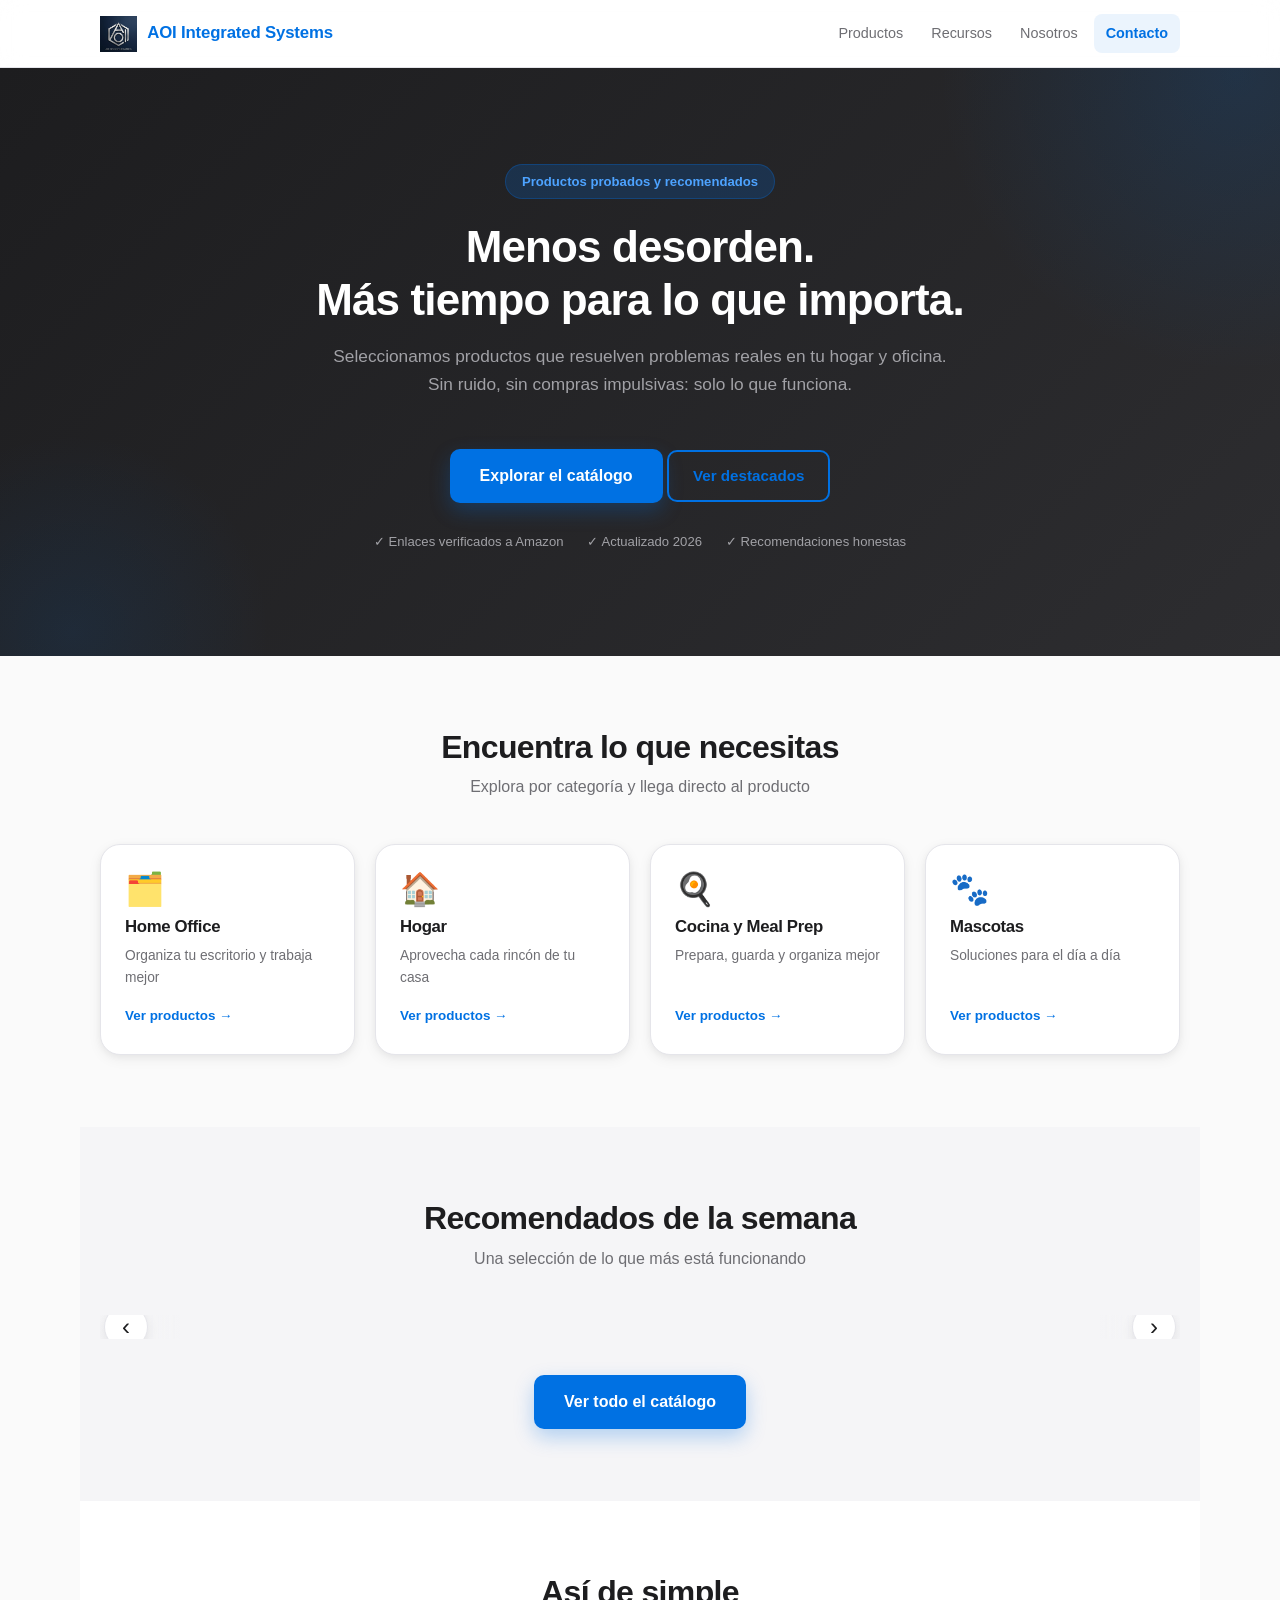
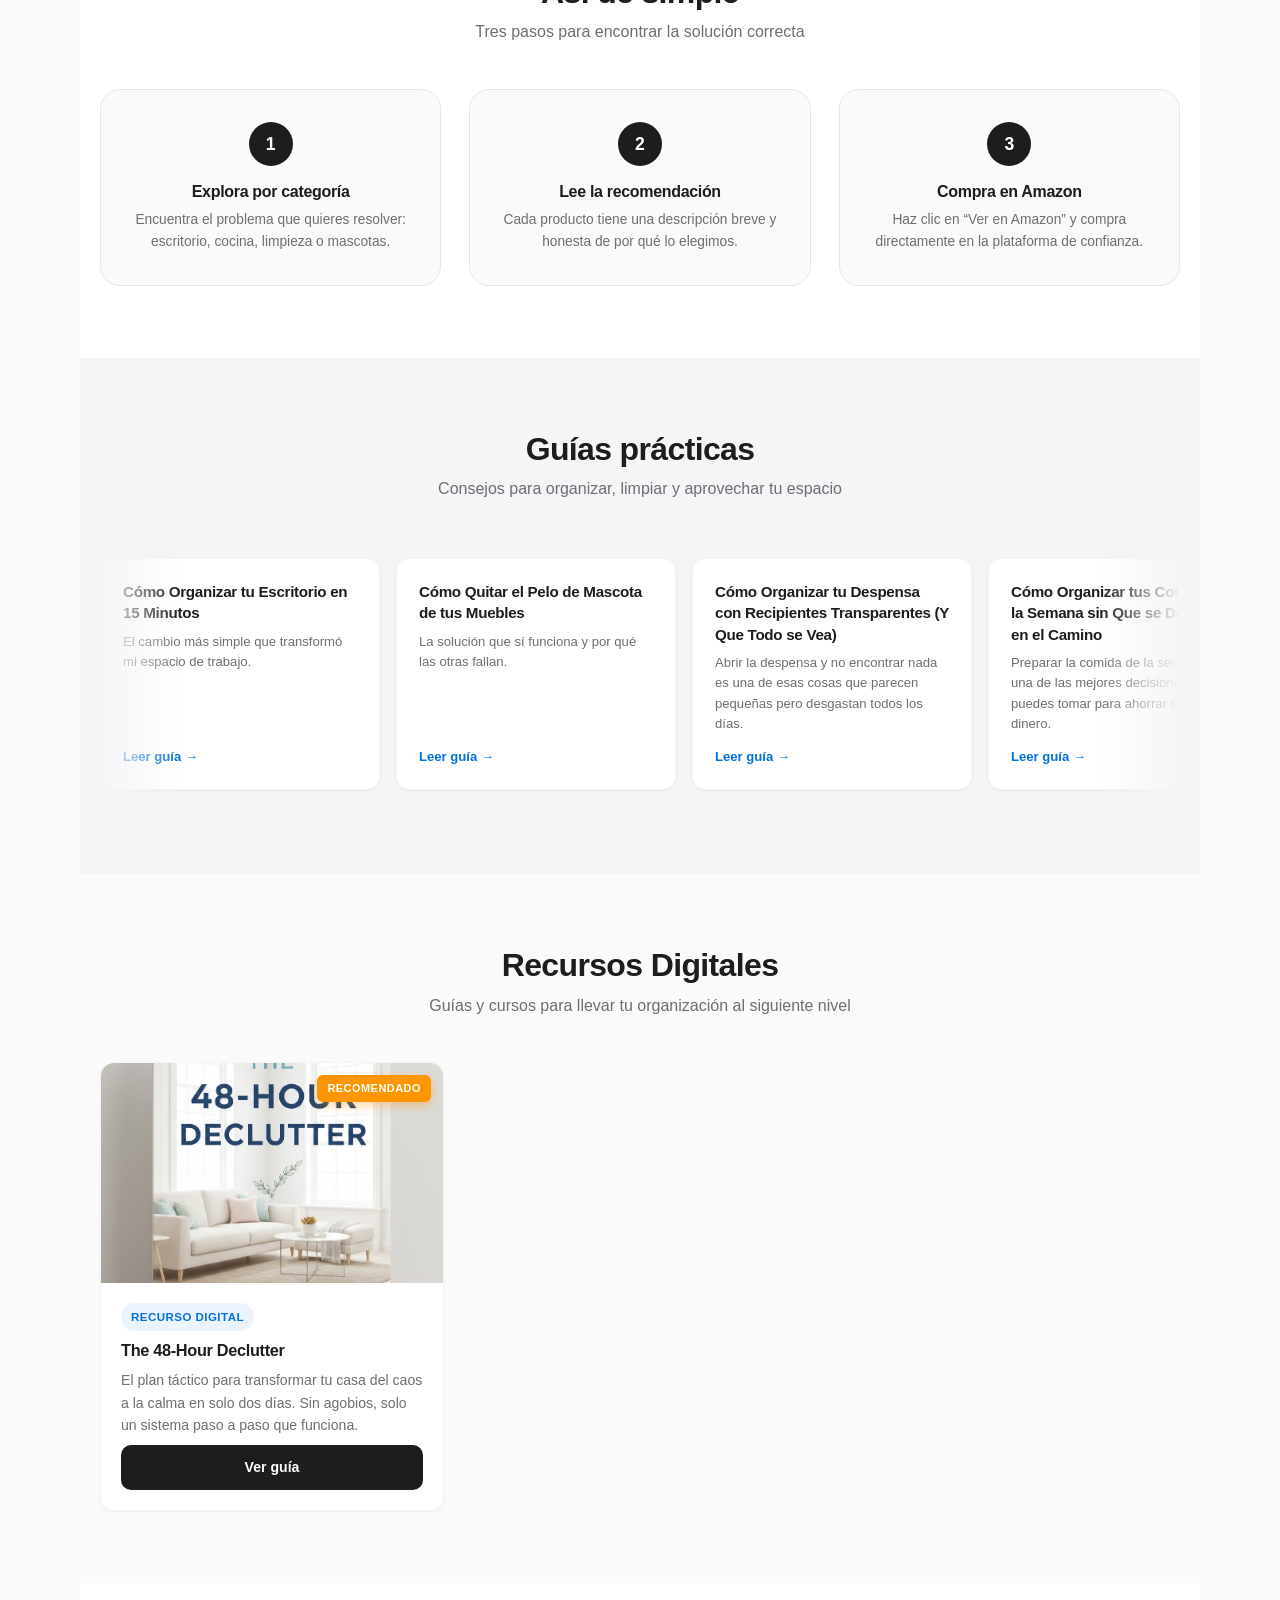
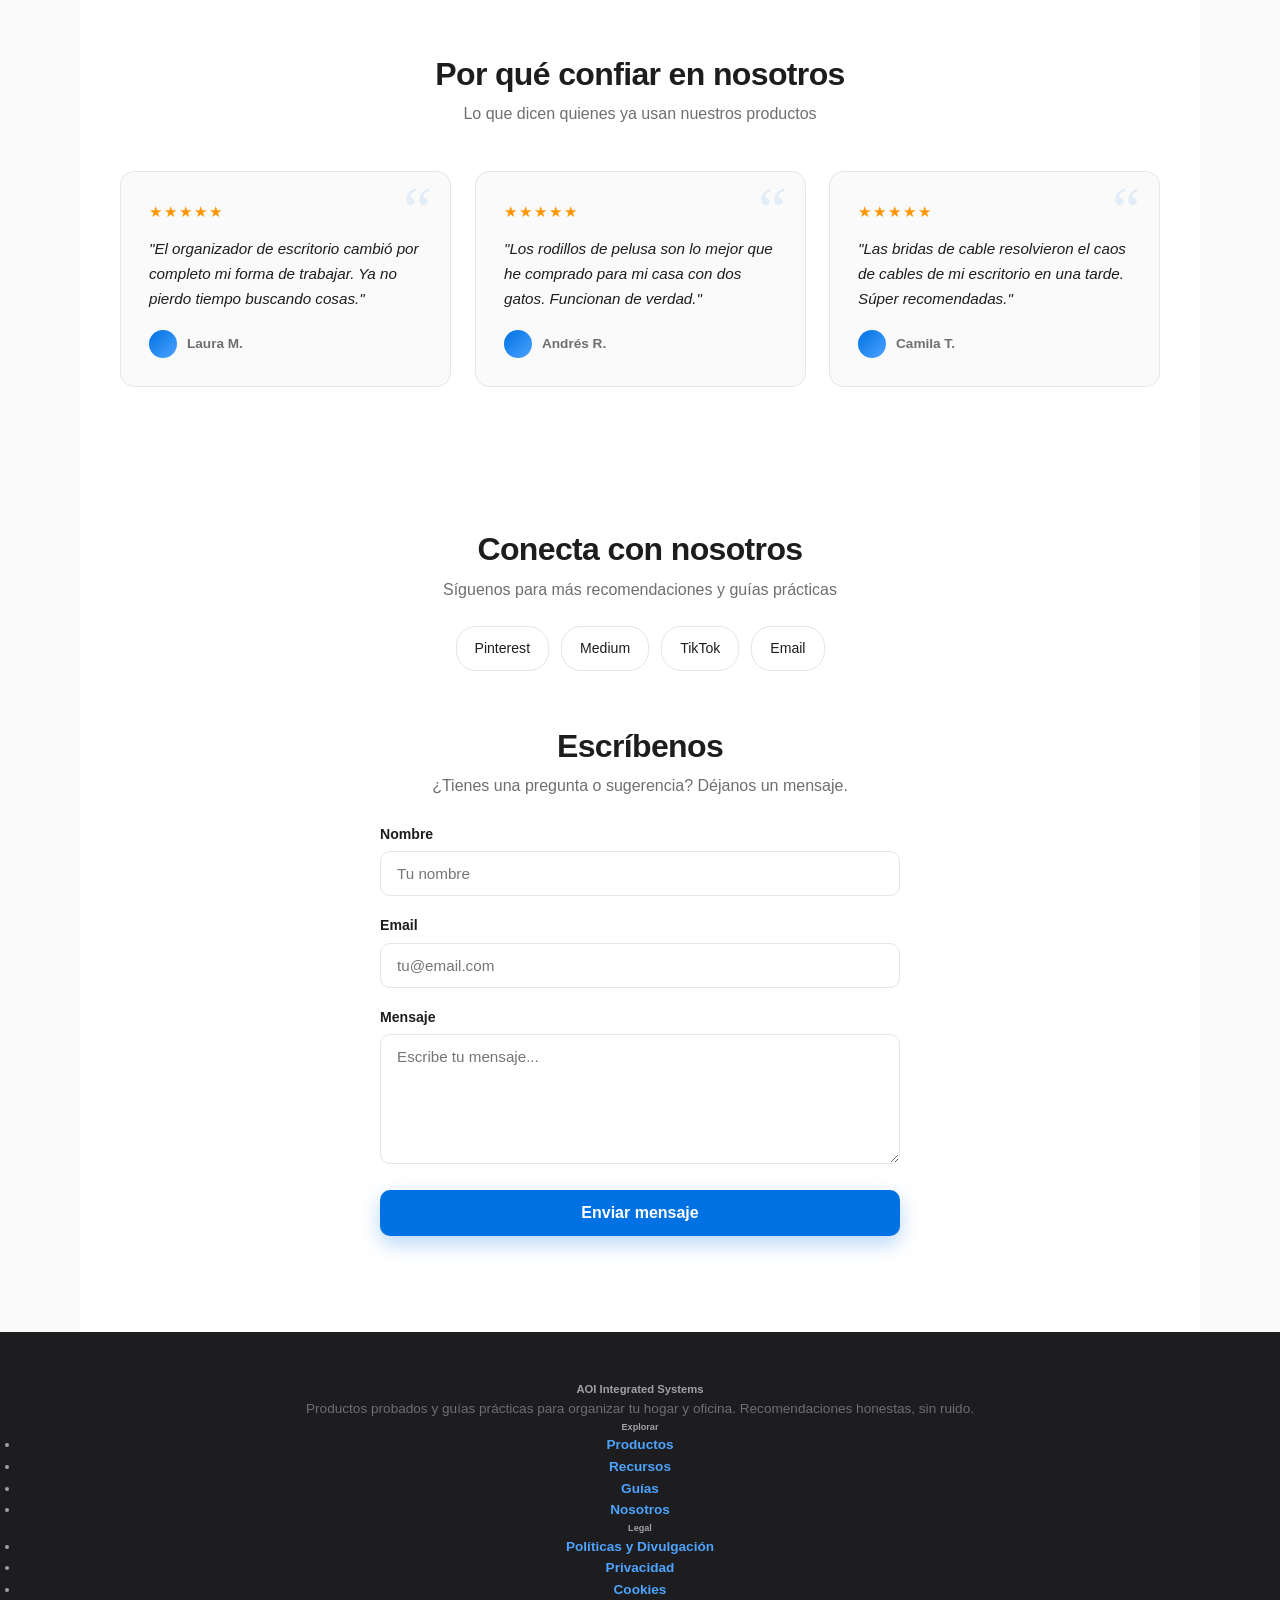
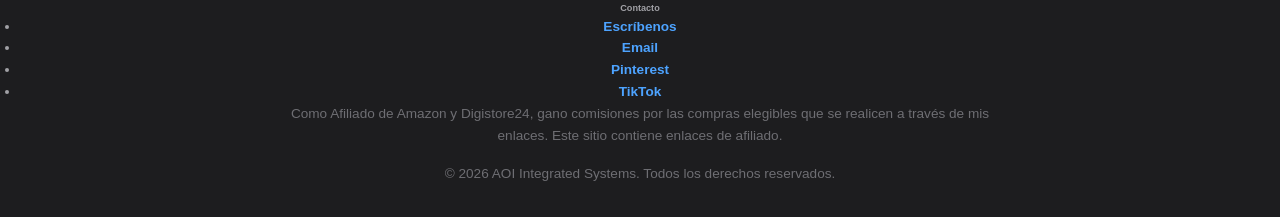
==== commit 7fc5402d: "ajustes a diseño" ====
--- a/index.html
+++ b/index.html
@@ -11,17 +11,10 @@
   <meta charset="UTF-8">
   <meta name="viewport" content="width=device-width, initial-scale=1.0">
   <title>AOI Integrated Systems | Soluciones para tu Hogar y Oficina</title>
-  <meta name="description" content="Productos recomendados, guías prácticas y soluciones para organizar tu hogar y oficina. Recomendaciones probadas y enlaces a Amazon.">
+  <meta name="description" content="Productos recomendados, guías prácticas y soluciones para organizar tu hogar y oficina.">
   <meta name="p:domain_verify" content="d62dc23d63197c3e94ced75ddd84fd9a"/>
   <link rel="icon" type="image/png" href="img/favicon.ico">
-
-  <link rel="preconnect" href="https://fonts.googleapis.com">
-  <link rel="preconnect" href="https://fonts.gstatic.com" crossorigin>
-  <link href="https://fonts.googleapis.com/css2?family=Inter:wght@400;500;600;700&family=Sora:wght@600;700&display=swap" rel="stylesheet">
-
   <link rel="stylesheet" href="css/style.css">
-
-  <!-- Open Graph -->
   <meta property="og:type" content="website">
   <meta property="og:title" content="AOI Integrated Systems | Soluciones para tu Hogar y Oficina">
   <meta property="og:description" content="Productos recomendados y guías prácticas para organizar tu hogar y oficina.">
@@ -30,55 +23,110 @@
   <meta property="og:site_name" content="AOI Integrated Systems">
 </head>
 <body>
-<!-- Google Tag Manager (noscript) -->
-<noscript><iframe src="https://www.googletagmanager.com/ns.html?id=GTM-NTPRTN28"
-height="0" width="0" style="display:none;visibility:hidden"></iframe></noscript>
-<!-- End Google Tag Manager (noscript) -->
+<noscript><iframe src="https://www.googletagmanager.com/ns.html?id=GTM-NTPRTN28" height="0" width="0" style="display:none;visibility:hidden"></iframe></noscript>
 
+<!-- HERO: propuesta de valor + CTA directo al catálogo -->
 <section class="hero">
   <div class="hero-content">
     <span class="badge">Productos probados y recomendados</span>
-    <h1>Soluciones prácticas para tu hogar y oficina</h1>
-    <p>Productos recomendados y guías que te ayudan a organizar, limpiar y aprovechar mejor tu espacio. Sin ruido, solo lo que funciona.</p>
+    <h1>Menos desorden.<br>Más tiempo para lo que importa.</h1>
+    <p>Seleccionamos productos que resuelven problemas reales en tu hogar y oficina. Sin ruido, sin compras impulsivas: solo lo que funciona.</p>
     <div class="hero-actions">
-      <a href="productos.html" class="btn-primary">Ver productos</a>
-      <a href="#blog" class="btn-secondary">Explorar guías</a>
+      <a href="productos.html" class="btn-primary">Explorar el catálogo</a>
+      <a href="#destacados" class="btn-secondary">Ver destacados</a>
+    </div>
+    <ul class="hero-trust">
+      <li>✓ Enlaces verificados a Amazon</li>
+      <li>✓ Actualizado 2026</li>
+      <li>✓ Recomendaciones honestas</li>
+    </ul>
+  </div>
+</section>
+
+<!-- CATEGORÍAS VISUALES: llevan al catálogo con un solo clic -->
+<section class="section section-categories" id="categorias">
+  <h2>Encuentra lo que necesitas</h2>
+  <p class="subtitle">Explora por categoría y llega directo al producto</p>
+  <div class="category-grid">
+    <a href="productos.html#cat-home-office" class="category-card">
+      <span class="category-icon">🗂️</span>
+      <h3>Home Office</h3>
+      <p>Organiza tu escritorio y trabaja mejor</p>
+      <span class="category-link">Ver productos →</span>
+    </a>
+    <a href="productos.html#cat-hogar" class="category-card">
+      <span class="category-icon">🏠</span>
+      <h3>Hogar</h3>
+      <p>Aprovecha cada rincón de tu casa</p>
+      <span class="category-link">Ver productos →</span>
+    </a>
+    <a href="productos.html#cat-cocina" class="category-card">
+      <span class="category-icon">🍳</span>
+      <h3>Cocina y Meal Prep</h3>
+      <p>Prepara, guarda y organiza mejor</p>
+      <span class="category-link">Ver productos →</span>
+    </a>
+    <a href="productos.html#cat-mascotas" class="category-card">
+      <span class="category-icon">🐾</span>
+      <h3>Mascotas</h3>
+      <p>Soluciones para el día a día</p>
+      <span class="category-link">Ver productos →</span>
+    </a>
+  </div>
+</section>
+
+<!-- DESTACADOS EN CARRUSEL: genera deseo, no satura -->
+<section class="section carousel-section" id="destacados">
+  <h2>Recomendados de la semana</h2>
+  <p class="subtitle">Una selección de lo que más está funcionando</p>
+  <div class="carousel-wrapper">
+    <div class="carousel-track" id="productos-destacados"></div>
+  </div>
+  <div style="text-align:center;margin-top:36px;">
+    <a href="productos.html" class="btn-primary">Ver todo el catálogo</a>
+  </div>
+</section>
+
+<!-- CÓMO FUNCIONA: confianza y claridad -->
+<section class="section section-how">
+  <h2>Así de simple</h2>
+  <p class="subtitle">Tres pasos para encontrar la solución correcta</p>
+  <div class="how-grid">
+    <div class="how-step">
+      <span class="how-num">1</span>
+      <h3>Explora por categoría</h3>
+      <p>Encuentra el problema que quieres resolver: escritorio, cocina, limpieza o mascotas.</p>
+    </div>
+    <div class="how-step">
+      <span class="how-num">2</span>
+      <h3>Lee la recomendación</h3>
+      <p>Cada producto tiene una descripción breve y honesta de por qué lo elegimos.</p>
+    </div>
+    <div class="how-step">
+      <span class="how-num">3</span>
+      <h3>Compra en Amazon</h3>
+      <p>Haz clic en “Ver en Amazon” y compra directamente en la plataforma de confianza.</p>
     </div>
   </div>
 </section>
 
-<section class="section about" id="sobre">
-  <h2>Sobre AOI Integrated Systems</h2>
-  <p class="subtitle">Tecnología y soluciones para el día a día</p>
-  <div class="about-content">
-    <p>Seleccionamos productos que resuelven problemas reales. Cada recomendación está pensada para ahorrarte tiempo, espacio y dinero.</p>
-    <a href="nosotros.html" class="btn-secondary">Conoce más sobre nosotros</a>
-  </div>
-</section>
-
-<section class="section" id="productos">
-  <h2>Productos Recomendados</h2>
-  <p class="subtitle">Una selección de artículos disponibles en Amazon</p>
-  <div class="grid" id="productos-destacados"></div>
-  <div style="text-align:center;margin-top:32px;">
-    <a href="productos.html" class="btn-secondary">Ver todos los productos</a>
-  </div>
-</section>
-
+<!-- GUÍAS: contenido editorial que aporta valor -->
 <section class="section carousel-section" id="blog">
-  <h2>Guías Prácticas</h2>
+  <h2>Guías prácticas</h2>
   <p class="subtitle">Consejos para organizar, limpiar y aprovechar tu espacio</p>
   <div class="carousel-wrapper">
     <div class="carousel-track" id="guias-carrusel"></div>
   </div>
 </section>
 
+<!-- RECURSOS DIGITALES: bloque oscuro de anclaje visual -->
 <section class="section" id="recursos">
   <h2>Recursos Digitales</h2>
   <p class="subtitle">Guías y cursos para llevar tu organización al siguiente nivel</p>
   <div class="grid" id="recursos-digitales"></div>
 </section>
 
+<!-- TESTIMONIOS: prueba social -->
 <section class="section testimonials">
   <h2>Por qué confiar en nosotros</h2>
   <p class="subtitle">Lo que dicen quienes ya usan nuestros productos</p>
@@ -101,11 +149,11 @@
   </div>
 </section>
 
+<!-- CONTACTO -->
 <section class="section contact" id="contacto">
   <h2>Conecta con nosotros</h2>
   <p>Síguenos para más recomendaciones y guías prácticas</p>
   <div class="social" id="contacto-redes"></div>
-
   <h2 style="margin-top:56px;">Escríbenos</h2>
   <p>¿Tienes una pregunta o sugerencia? Déjanos un mensaje.</p>
   <div id="formulario-contacto"></div>
@@ -119,7 +167,7 @@
 <script src="js/formulario.js"></script>
 <script src="js/main.js"></script>
 <script>
-  renderProductos('productos-destacados', 4);
+  renderProductos('productos-destacados', 6);
   renderRecursos('recursos-digitales');
   renderGuias('guias-carrusel');
   renderContacto('contacto-redes');
--- a/css/style.css
+++ b/css/style.css
@@ -1,81 +1,88 @@
 ﻿/* =========================================================
-   AOI Integrated Systems — Premium Design System
-   Reemplaza por completo style.css
+   AOI Integrated Systems — Refinamiento visual
+   Misma paleta, mismo contenido, misma arquitectura.
+   Solo mejora de presentación.
    ========================================================= */
 
 :root{
-  --ink:#0b1220;
-  --ink-2:#1c2536;
-  --muted:#5b6577;
-  --muted-2:#8b93a7;
-  --line:#e6e9f0;
-  --line-2:#eef1f6;
-  --bg:#ffffff;
-  --bg-soft:#f7f9fc;
-  --bg-dark:#0b1220;
-  --accent:#2563eb;
-  --accent-2:#0ea5e9;
-  --accent-soft:#eaf1ff;
-  --amber:#f59e0b;
-  --amber-soft:#fef3c7;
-  --green:#10b981;
-  --radius-sm:10px;
-  --radius:16px;
-  --radius-lg:24px;
-  --shadow-sm:0 2px 8px rgba(11,18,32,.05);
-  --shadow:0 10px 30px rgba(11,18,32,.08);
-  --shadow-lg:0 24px 60px rgba(11,18,32,.14);
-  --font-title:"Sora",-apple-system,BlinkMacSystemFont,"Segoe UI",sans-serif;
-  --font-body:"Inter",-apple-system,BlinkMacSystemFont,"Segoe UI",Roboto,sans-serif;
-  --container:1160px;
+  /* Paleta original conservada */
+  --azul:#0071e3;
+  --azul-hover:#0077ed;
+  --oscuro:#1d1d1f;
+  --oscuro-2:#2d2d30;
+  --gris:#fafafa;
+  --gris-2:#f5f5f7;
+  --gris-3:#e5e5ea;
+  --texto:#1d1d1f;
+  --texto-suave:#6e6e73;
+  --ambar:#ff9500;
+  --verde:#34c759;
+  --rojo:#ff3b30;
+
+  /* Sistema de diseño (nuevo, pero derivado de tu paleta) */
+  --radio-sm:10px;
+  --radio:14px;
+  --radio-lg:20px;
+  --sombra-sm:0 1px 3px rgba(0,0,0,.04),0 1px 2px rgba(0,0,0,.03);
+  --sombra:0 4px 14px rgba(0,0,0,.06),0 2px 6px rgba(0,0,0,.04);
+  --sombra-lg:0 14px 40px rgba(0,0,0,.10),0 6px 16px rgba(0,0,0,.06);
+  --contenedor:1120px;
   --ease:cubic-bezier(.2,.7,.2,1);
+  --fuente:-apple-system,BlinkMacSystemFont,'Segoe UI',Roboto,'Helvetica Neue',Arial,sans-serif;
 }
 
 /* ---------- Reset ---------- */
-*,*::before,*::after{box-sizing:border-box;margin:0;padding:0}
+*{margin:0;padding:0;box-sizing:border-box}
 html{scroll-behavior:smooth;-webkit-text-size-adjust:100%}
 body{
-  font-family:var(--font-body);
-  color:var(--ink);
-  background:var(--bg);
-  line-height:1.65;
+  font-family:var(--fuente);
+  background:var(--gris);
+  color:var(--texto);
+  line-height:1.6;
   -webkit-font-smoothing:antialiased;
   text-rendering:optimizeLegibility;
 }
 img{max-width:100%;display:block}
-a{color:inherit;text-decoration:none}
-button{font-family:inherit}
-section{scroll-margin-top:90px}
-
-/* ---------- Tipografía ---------- */
-h1,h2,h3,h4{font-family:var(--font-title);color:var(--ink);letter-spacing:-.02em;line-height:1.15}
-h1{font-size:clamp(2rem,4vw,3.1rem);font-weight:700}
-h2{font-size:clamp(1.5rem,2.6vw,2.1rem);font-weight:700;margin-bottom:.5rem;text-align:center}
-h3{font-size:1.06rem;font-weight:600}
+a{text-decoration:none;color:inherit}
+section{scroll-margin-top:88px}
+
+/* ---------- Tipografía con jerarquía real ---------- */
+h1,h2,h3,h4{color:var(--texto);line-height:1.2;letter-spacing:-.02em}
+h1{font-size:clamp(2rem,4vw,2.75rem);font-weight:700}
+h2{font-size:clamp(1.5rem,2.6vw,2rem);font-weight:700;margin-bottom:8px}
+h3{font-size:1.05rem;font-weight:600}
 h4{font-size:.98rem;font-weight:600}
-p{color:var(--muted)}
-
-/* ---------- Contenedor ---------- */
+p{color:var(--texto-suave)}
+
+/* ---------- Contenedor de sección ---------- */
 .section{
-  max-width:var(--container);
+  max-width:var(--contenedor);
   margin:0 auto;
   padding:72px 20px;
 }
-
-/* ---------- NAV ---------- */
+.section h2{text-align:center}
+.section .subtitle{
+  text-align:center;
+  color:var(--texto-suave);
+  margin:0 auto 44px;
+  max-width:640px;
+  font-size:1rem;
+}
+
+/* ---------- NAV (misma estructura, más refinado) ---------- */
 .nav{
-  background:rgba(255,255,255,.82);
-  backdrop-filter:saturate(160%) blur(14px);
-  -webkit-backdrop-filter:saturate(160%) blur(14px);
-  border-bottom:1px solid var(--line);
+  background:rgba(255,255,255,.86);
+  backdrop-filter:saturate(160%) blur(12px);
+  -webkit-backdrop-filter:saturate(160%) blur(12px);
+  border-bottom:1px solid var(--gris-3);
   position:sticky;
   top:0;
   z-index:100;
-  transition:box-shadow .25s var(--ease);
-}
-.nav.is-scrolled{box-shadow:var(--shadow-sm)}
+  transition:box-shadow .25s var(--ease),background .25s var(--ease);
+}
+.nav.is-scrolled{box-shadow:0 1px 0 rgba(0,0,0,.04),0 6px 20px rgba(0,0,0,.05)}
 .nav-inner{
-  max-width:var(--container);
+  max-width:var(--contenedor);
   margin:0 auto;
   padding:14px 20px;
   display:flex;
@@ -83,341 +90,747 @@
   align-items:center;
   gap:16px;
 }
-.logo{display:flex;align-items:center;gap:10px;font-weight:700;font-size:1.02rem;color:var(--ink)}
-.logo img{height:34px;width:auto}
-.logo span{color:var(--accent);letter-spacing:-.01em}
-.nav-links{display:flex;gap:6px;font-size:.9rem;align-items:center}
+.logo{display:flex;align-items:center;gap:10px;font-weight:700;font-size:1.05rem;color:var(--texto)}
+.logo img{height:36px;width:auto}
+.logo span{color:var(--azul);letter-spacing:-.01em}
+.nav-links{display:flex;gap:4px;font-size:.9rem;align-items:center}
 .nav-links a{
   padding:8px 12px;
   border-radius:8px;
-  color:var(--muted);
+  color:var(--texto-suave);
   font-weight:500;
   transition:color .2s var(--ease),background .2s var(--ease);
 }
-.nav-links a:hover{color:var(--ink);background:var(--bg-soft)}
-.nav-links a.active{color:var(--accent);background:var(--accent-soft);font-weight:600}
-
-/* ---------- HERO ---------- */
+.nav-links a:hover{color:var(--texto);background:var(--gris-2)}
+.nav-links a.active{color:var(--azul);background:rgba(0,113,227,.08);font-weight:600}
+
+/* ---------- HERO (mismo gradiente, más presencia) ---------- */
 .hero{
+  background:linear-gradient(135deg,var(--oscuro) 0%,var(--oscuro-2) 100%);
+  color:#fff;
+  padding:96px 20px 104px;
+  text-align:center;
   position:relative;
   overflow:hidden;
+}
+.hero::before{
+  content:'';
+  position:absolute;top:-50%;right:-20%;
+  width:600px;height:600px;
+  background:radial-gradient(circle,rgba(0,113,227,.15) 0%,transparent 70%);
+  border-radius:50%;
+}
+.hero::after{
+  content:'';
+  position:absolute;bottom:-30%;left:-10%;
+  width:400px;height:400px;
+  background:radial-gradient(circle,rgba(0,113,227,.10) 0%,transparent 70%);
+  border-radius:50%;
+}
+.hero-content{position:relative;z-index:2;max-width:820px;margin:0 auto}
+.hero h1{margin-bottom:16px;color:#fff}
+.hero p{font-size:1.08rem;color:#a1a1a6;max-width:620px;margin:0 auto 32px}
+.hero .badge{
+  display:inline-block;
+  background:rgba(0,113,227,.2);
+  color:#4da3ff;
+  padding:6px 16px;
+  border-radius:20px;
+  font-size:.82rem;
+  font-weight:600;
+  margin-bottom:22px;
+  border:1px solid rgba(0,113,227,.3);
+}
+
+/* ---------- Botones con jerarquía clara ---------- */
+.btn-primary,
+.btn-secondary,
+.btn{
+  display:inline-flex;
+  align-items:center;
+  justify-content:center;
+  gap:8px;
+  font-weight:600;
+  border-radius:var(--radio-sm);
+  transition:transform .2s var(--ease),background .2s var(--ease),box-shadow .2s var(--ease),color .2s var(--ease),border-color .2s var(--ease);
+  cursor:pointer;
+  border:0;
+}
+.btn-primary{
+  background:var(--azul);
   color:#fff;
-  background:
-    radial-gradient(900px 500px at 85% -10%,rgba(14,165,233,.35),transparent 60%),
-    radial-gradient(700px 400px at 0% 110%,rgba(37,99,235,.35),transparent 60%),
-    linear-gradient(160deg,#0b1220 0%,#111c33 55%,#0b1220 100%);
-  padding:96px 20px 104px;
-  text-align:center;
-  isolation:isolate;
-}
-.hero::after{
-  content:"";
-  position:absolute;inset:0;
-  background-image:
-    linear-gradient(rgba(255,255,255,.035) 1px,transparent 1px),
-    linear-gradient(90deg,rgba(255,255,255,.035) 1px,transparent 1px);
-  background-size:56px 56px;
-  -webkit-mask-image:radial-gradient(circle at 50% 40%,#000 30%,transparent 75%);
-  mask-image:radial-gradient(circle at 50% 40%,#000 30%,transparent 75%);
-  z-index:-1;
-}
-.hero-content{position:relative;max-width:820px;margin:0 auto;z-index:2}
-.hero .badge{
-  display:inline-flex;align-items:center;gap:8px;
-  background:rgba(14,165,233,.14);
-  color:#7dd3fc;
-  padding:7px 16px;
-  border-radius:999px;
-  font-size:.8rem;font-weight:600;
-  letter-spacing:.02em;
-  border:1px solid rgba(14,165,233,.3);
-  margin-bottom:22px;
-}
-.hero .badge::before{content:"";width:6px;height:6px;border-radius:50%;background:#22d3ee;box-shadow:0 0 0 4px rgba(34,211,238,.2)}
-.hero h1{margin-bottom:18px;color:#fff}
-.hero p{color:#b6c0d4;font-size:1.08rem;max-width:620px;margin:0 auto 32px}
-.hero-actions{display:flex;gap:12px;justify-content:center;flex-wrap:wrap}
-
-/* ---------- Botones ---------- */
-.btn-primary,.btn-secondary,.btn{
-  display:inline-flex;align-items:center;justify-content:center;gap:8px;
-  font-weight:600;border-radius:12px;
-  transition:transform .2s var(--ease),background .2s var(--ease),box-shadow .2s var(--ease),color .2s var(--ease),border-color .2s var(--ease);
-  cursor:pointer;border:0;
-}
-.btn-primary{
-  background:linear-gradient(180deg,#2f6ff0,#2563eb);
-  color:#fff;
-  padding:14px 26px;
-  font-size:.98rem;
-  box-shadow:0 10px 24px rgba(37,99,235,.32);
-}
-.btn-primary:hover{transform:translateY(-1px);box-shadow:0 14px 30px rgba(37,99,235,.42)}
+  padding:14px 30px;
+  font-size:1rem;
+  box-shadow:0 8px 20px rgba(0,113,227,.28);
+}
+.btn-primary:hover{background:var(--azul-hover);transform:translateY(-1px);box-shadow:0 12px 26px rgba(0,113,227,.35)}
 .btn-secondary{
-  background:#fff;
-  color:var(--ink);
-  border:1px solid var(--line);
-  padding:13px 24px;
+  background:transparent;
+  color:var(--azul);
+  border:2px solid var(--azul);
+  padding:12px 24px;
   font-size:.95rem;
-  box-shadow:var(--shadow-sm);
-}
-.btn-secondary:hover{border-color:var(--accent);color:var(--accent);transform:translateY(-1px)}
+  margin-top:20px;
+}
+.btn-secondary:hover{background:var(--azul);color:#fff;transform:translateY(-1px)}
 .btn{
-  background:var(--ink);
+  background:var(--oscuro);
   color:#fff;
   padding:11px 18px;
   font-size:.88rem;
   width:100%;
   margin-top:auto;
 }
-.btn:hover{background:var(--accent)}
-
-/* ---------- Secciones ---------- */
-.section h2{text-align:center}
-.section .subtitle{
+.btn:hover{background:var(--azul)}
+
+/* ---------- About ---------- */
+.about{background:#fff}
+.about-content{
+  max-width:720px;
+  margin:0 auto;
   text-align:center;
-  color:var(--muted);
-  margin:0 auto 44px;
-  max-width:640px;
-  font-size:1rem;
-}
-
-/* ---------- About ---------- */
-.about{background:var(--bg-soft);border-radius:var(--radius-lg);margin-top:-40px;position:relative;z-index:3;box-shadow:var(--shadow)}
-.about-content{max-width:720px;margin:0 auto;text-align:center;color:var(--muted);font-size:1.02rem;line-height:1.85}
+  color:var(--texto-suave);
+  font-size:1.02rem;
+  line-height:1.85;
+}
 .about-content p+p{margin-top:12px}
 
-/* ---------- Grid / Cards ---------- */
+/* ---------- Grid y Cards ---------- */
 .grid{display:grid;grid-template-columns:repeat(auto-fill,minmax(260px,1fr));gap:24px}
+
 .card{
   background:#fff;
-  border:1px solid var(--line);
-  border-radius:var(--radius);
+  border-radius:var(--radio);
   overflow:hidden;
-  box-shadow:var(--shadow-sm);
+  box-shadow:var(--sombra-sm);
+  border:1px solid rgba(0,0,0,.04);
   transition:transform .3s var(--ease),box-shadow .3s var(--ease),border-color .3s var(--ease);
   display:flex;
   flex-direction:column;
   position:relative;
 }
-.card:hover{transform:translateY(-6px);box-shadow:var(--shadow-lg);border-color:#c7d6f5}
+.card:hover{
+  transform:translateY(-6px);
+  box-shadow:var(--sombra-lg);
+  border-color:rgba(0,113,227,.18);
+}
 .card img{
-  width:100%;height:210px;object-fit:cover;
-  background:linear-gradient(135deg,#eef2f9,#e2e8f2);
+  width:100%;
+  height:220px;
+  object-fit:cover;
+  background:linear-gradient(135deg,var(--gris-3),#f0f0f3);
   transition:transform .5s var(--ease);
 }
-.card:hover img{transform:scale(1.05)}
+.card:hover img{transform:scale(1.04)}
 .card-body{padding:20px;flex:1;display:flex;flex-direction:column;gap:8px}
 .card .tag{
-  display:inline-block;align-self:flex-start;
-  background:var(--accent-soft);color:var(--accent);
-  font-size:.72rem;font-weight:700;letter-spacing:.04em;text-transform:uppercase;
-  padding:5px 10px;border-radius:999px;margin-bottom:2px;
-}
-.card h3{font-size:1rem;line-height:1.35;color:var(--ink)}
-.card p{font-size:.88rem;color:var(--muted);flex:1}
+  display:inline-block;
+  background:rgba(0,113,227,.08);
+  color:var(--azul);
+  font-size:.72rem;
+  font-weight:700;
+  letter-spacing:.04em;
+  text-transform:uppercase;
+  padding:5px 10px;
+  border-radius:20px;
+  align-self:flex-start;
+}
+.card h3{font-size:1.02rem;line-height:1.35;color:var(--texto)}
+.card p{font-size:.88rem;color:var(--texto-suave);flex:1}
 .card .badge-seller{
-  position:absolute;top:12px;right:12px;
-  background:linear-gradient(180deg,#fbbf24,#f59e0b);
-  color:#3b2600;font-size:.66rem;font-weight:800;letter-spacing:.06em;text-transform:uppercase;
-  padding:5px 10px;border-radius:999px;z-index:2;box-shadow:0 6px 14px rgba(245,158,11,.35);
+  position:absolute;
+  top:12px;right:12px;
+  background:var(--ambar);
+  color:#fff;
+  font-size:.68rem;
+  font-weight:800;
+  letter-spacing:.05em;
+  text-transform:uppercase;
+  padding:5px 10px;
+  border-radius:6px;
+  z-index:2;
+  box-shadow:0 4px 10px rgba(255,149,0,.35);
 }
 .card .badge-new{
-  position:absolute;top:12px;right:12px;
-  background:linear-gradient(180deg,#34d399,#10b981);
-  color:#022c22;font-size:.66rem;font-weight:800;letter-spacing:.06em;text-transform:uppercase;
-  padding:5px 10px;border-radius:999px;z-index:2;
-}
-
-/* ---------- Testimonios ---------- */
-.testimonials{background:var(--bg-soft);border-radius:var(--radius-lg)}
-.testimonial-grid{display:grid;grid-template-columns:repeat(auto-fill,minmax(280px,1fr));gap:24px;max-width:1040px;margin:0 auto}
+  position:absolute;
+  top:12px;right:12px;
+  background:var(--verde);
+  color:#fff;
+  font-size:.68rem;
+  font-weight:800;
+  letter-spacing:.05em;
+  text-transform:uppercase;
+  padding:5px 10px;
+  border-radius:6px;
+  z-index:2;
+}
+
+/* ---------- Blog cards ---------- */
+.blog{background:var(--gris-2)}
+.blog-grid{display:grid;grid-template-columns:repeat(auto-fill,minmax(280px,1fr));gap:20px}
+.blog-card{
+  background:#fff;
+  padding:26px;
+  border-radius:var(--radio);
+  box-shadow:var(--sombra-sm);
+  border:1px solid rgba(0,0,0,.04);
+  transition:transform .3s var(--ease),box-shadow .3s var(--ease);
+}
+.blog-card:hover{transform:translateY(-4px);box-shadow:var(--sombra)}
+.blog-card h4{font-size:1rem;margin-bottom:8px;line-height:1.4}
+.blog-card p{font-size:.86rem;color:var(--texto-suave);margin-bottom:14px}
+.blog-card .read{color:var(--azul);font-size:.85rem;font-weight:700}
+
+/* ---------- Testimonios con estructura ---------- */
+.testimonials{background:#fff}
+.testimonial-grid{
+  display:grid;
+  grid-template-columns:repeat(auto-fill,minmax(280px,1fr));
+  gap:24px;
+  max-width:1040px;
+  margin:0 auto;
+}
 .testimonial{
-  background:#fff;padding:28px;border-radius:var(--radius);
-  border:1px solid var(--line);box-shadow:var(--shadow-sm);
-  position:relative;transition:transform .3s var(--ease),box-shadow .3s var(--ease);
-}
-.testimonial:hover{transform:translateY(-4px);box-shadow:var(--shadow)}
+  background:var(--gris);
+  padding:28px;
+  border-radius:var(--radio);
+  border:1px solid var(--gris-3);
+  position:relative;
+  transition:transform .3s var(--ease),box-shadow .3s var(--ease);
+}
+.testimonial:hover{transform:translateY(-4px);box-shadow:var(--sombra)}
 .testimonial::before{
-  content:"“";position:absolute;top:6px;right:18px;
-  font-family:var(--font-title);font-size:4rem;line-height:1;
-  color:var(--accent-soft);
-}
-.testimonial .stars{color:var(--amber);font-size:.95rem;margin-bottom:12px;letter-spacing:2px}
-.testimonial p{font-size:.95rem;color:var(--ink-2);line-height:1.65;margin-bottom:18px;font-style:italic}
-.testimonial .author{font-size:.85rem;color:var(--muted);font-weight:600;display:flex;align-items:center;gap:10px}
+  content:"“";
+  position:absolute;
+  top:6px;right:18px;
+  font-size:4rem;
+  line-height:1;
+  color:rgba(0,113,227,.1);
+  font-family:Georgia,serif;
+}
+.testimonial .stars{color:var(--ambar);font-size:.95rem;margin-bottom:12px;letter-spacing:2px}
+.testimonial p{font-size:.95rem;color:var(--texto);line-height:1.65;margin-bottom:18px;font-style:italic}
+.testimonial .author{
+  font-size:.85rem;
+  color:var(--texto-suave);
+  font-weight:600;
+  display:flex;
+  align-items:center;
+  gap:10px;
+}
 .testimonial .author::before{
-  content:"";width:28px;height:28px;border-radius:50%;
-  background:linear-gradient(135deg,var(--accent),var(--accent-2));flex:0 0 auto;
-}
-
-/* ---------- Blog cards ---------- */
-.blog{background:var(--bg-soft)}
-.blog-grid{display:grid;grid-template-columns:repeat(auto-fill,minmax(280px,1fr));gap:20px}
-.blog-card{background:#fff;padding:26px;border-radius:var(--radius);border:1px solid var(--line);box-shadow:var(--shadow-sm);transition:transform .3s var(--ease),box-shadow .3s var(--ease)}
-.blog-card:hover{transform:translateY(-4px);box-shadow:var(--shadow)}
-.blog-card h4{font-size:1rem;margin-bottom:8px}
-.blog-card p{font-size:.86rem;color:var(--muted);margin-bottom:14px}
-.blog-card .read{color:var(--accent);font-size:.85rem;font-weight:700}
-
-/* ---------- Carrusel guías ---------- */
-.carousel-section{background:var(--bg-soft);overflow:hidden}
-.carousel-wrapper{position:relative;max-width:var(--container);margin:0 auto;overflow:hidden;padding:12px 0}
+  content:"";
+  width:28px;height:28px;
+  border-radius:50%;
+  background:linear-gradient(135deg,var(--azul),#4da3ff);
+  flex:0 0 auto;
+}
+
+/* ---------- Carrusel de guías ---------- */
+.carousel-section{background:var(--gris-2);overflow:hidden}
+.carousel-wrapper{position:relative;max-width:var(--contenedor);margin:0 auto;overflow:hidden;padding:12px 0}
 .carousel-track{display:flex;gap:16px;animation:scroll 45s linear infinite;width:max-content}
 .carousel-wrapper:hover .carousel-track{animation-play-state:paused}
 .carousel-card{
-  flex:0 0 280px;background:#fff;padding:22px;border-radius:var(--radius);
-  border:1px solid var(--line);box-shadow:var(--shadow-sm);
+  flex:0 0 280px;
+  background:#fff;
+  padding:22px;
+  border-radius:var(--radio);
+  box-shadow:var(--sombra-sm);
+  border:1px solid rgba(0,0,0,.04);
   transition:transform .3s var(--ease),box-shadow .3s var(--ease);
-  display:flex;flex-direction:column;
-}
-.carousel-card:hover{transform:translateY(-4px);box-shadow:var(--shadow)}
-.carousel-card h4{font-size:.95rem;margin-bottom:8px;line-height:1.4;color:var(--ink)}
-.carousel-card p{font-size:.82rem;color:var(--muted);margin-bottom:12px;line-height:1.55;flex:1}
-.carousel-card .read{color:var(--accent);font-size:.82rem;font-weight:700}
+  display:flex;
+  flex-direction:column;
+}
+.carousel-card:hover{transform:translateY(-4px);box-shadow:var(--sombra)}
+.carousel-card h4{font-size:.95rem;margin-bottom:8px;line-height:1.4;color:var(--texto)}
+.carousel-card p{font-size:.82rem;color:var(--texto-suave);margin-bottom:12px;line-height:1.55;flex:1}
+.carousel-card .read{color:var(--azul);font-size:.82rem;font-weight:700}
 @keyframes scroll{0%{transform:translateX(0)}100%{transform:translateX(-50%)}}
 .carousel-wrapper::before,.carousel-wrapper::after{
-  content:"";position:absolute;top:0;bottom:0;width:80px;z-index:2;pointer-events:none;
-}
-.carousel-wrapper::before{left:0;background:linear-gradient(to right,var(--bg-soft),transparent)}
-.carousel-wrapper::after{right:0;background:linear-gradient(to left,var(--bg-soft),transparent)}
-
-/* ---------- Recursos (bloque oscuro premium) ---------- */
-#recursos{
-  background:
-    radial-gradient(700px 360px at 90% 0%,rgba(14,165,233,.22),transparent 60%),
-    linear-gradient(160deg,#0b1220,#111c33);
-  border-radius:var(--radius-lg);
-  color:#e6ecf7;
-  max-width:var(--container);
-  margin:0 auto;
-}
-#recursos h2{color:#fff}
-#recursos .subtitle{color:#9fb0cb}
-#recursos .card{
-  background:rgba(255,255,255,.04);
-  border:1px solid rgba(255,255,255,.1);
-  backdrop-filter:blur(6px);
-}
-#recursos .card:hover{border-color:rgba(14,165,233,.6);box-shadow:0 24px 60px rgba(0,0,0,.4)}
-#recursos .card h3{color:#fff}
-#recursos .card p{color:#b6c0d4}
-#recursos .card .tag{background:rgba(14,165,233,.16);color:#7dd3fc}
-#recursos .btn{background:linear-gradient(180deg,#2f6ff0,#2563eb)}
-#recursos .btn:hover{background:var(--accent-2)}
+  content:"";
+  position:absolute;top:0;bottom:0;width:80px;z-index:2;pointer-events:none;
+}
+.carousel-wrapper::before{left:0;background:linear-gradient(to right,var(--gris-2),transparent)}
+.carousel-wrapper::after{right:0;background:linear-gradient(to left,var(--gris-2),transparent)}
 
 /* ---------- Contacto ---------- */
 .contact{background:#fff;text-align:center}
-.contact p{color:var(--muted);margin-bottom:24px}
+.contact p{color:var(--texto-suave);margin-bottom:24px}
 .social{display:flex;justify-content:center;gap:12px;flex-wrap:wrap;margin-bottom:8px}
 .social a{
-  display:inline-flex;align-items:center;gap:8px;
-  padding:10px 18px;border:1px solid var(--line);border-radius:999px;
-  font-size:.88rem;color:var(--ink);font-weight:500;background:#fff;
+  display:inline-flex;
+  align-items:center;
+  gap:8px;
+  padding:10px 18px;
+  border:1px solid var(--gris-3);
+  border-radius:20px;
+  font-size:.88rem;
+  color:var(--texto);
+  font-weight:500;
+  background:#fff;
   transition:all .2s var(--ease);
 }
-.social a:hover{border-color:var(--accent);color:var(--accent);background:var(--accent-soft);transform:translateY(-1px)}
+.social a:hover{
+  border-color:var(--azul);
+  color:var(--azul);
+  background:rgba(0,113,227,.04);
+  transform:translateY(-1px);
+}
 
 /* ---------- Formulario ---------- */
 .contact-form{max-width:520px;margin:0 auto;text-align:left}
 .contact-form .form-group{margin-bottom:18px}
-.contact-form .form-group label{display:block;font-size:.88rem;font-weight:600;color:var(--ink);margin-bottom:6px}
+.contact-form .form-group label{
+  display:block;
+  font-size:.88rem;
+  font-weight:600;
+  color:var(--texto);
+  margin-bottom:6px;
+}
 .contact-form .form-group input,
 .contact-form .form-group textarea{
-  width:100%;padding:13px 16px;border:1px solid var(--line);border-radius:12px;
-  font-size:.95rem;font-family:inherit;background:#fff;color:var(--ink);
+  width:100%;
+  padding:13px 16px;
+  border:1px solid var(--gris-3);
+  border-radius:var(--radio-sm);
+  font-size:.95rem;
+  font-family:inherit;
+  background:#fff;
+  color:var(--texto);
   transition:border-color .2s var(--ease),box-shadow .2s var(--ease);
 }
 .contact-form .form-group input:focus,
 .contact-form .form-group textarea:focus{
-  outline:none;border-color:var(--accent);box-shadow:0 0 0 4px rgba(37,99,235,.12);
+  outline:none;
+  border-color:var(--azul);
+  box-shadow:0 0 0 4px rgba(0,113,227,.12);
 }
 .contact-form .form-group textarea{resize:vertical;min-height:130px}
 .contact-form .btn-primary{border:0;cursor:pointer;width:100%}
 .contact-form .form-status{margin-top:16px;font-size:.9rem;text-align:center}
-.contact-form .form-status.success{color:var(--green)}
-.contact-form .form-status.error{color:#ef4444}
+.contact-form .form-status.success{color:var(--verde)}
+.contact-form .form-status.error{color:var(--rojo)}
 
 /* ---------- Footer ---------- */
 footer{
-  background:var(--bg-dark);
-  color:#9fb0cb;
-  padding:56px 20px 32px;
-  font-size:.86rem;
-  margin-top:0;
-}
-.footer-inner{max-width:var(--container);margin:0 auto}
-.footer-grid{
-  display:grid;grid-template-columns:1.4fr 1fr 1fr 1fr;gap:32px;
-  padding-bottom:32px;border-bottom:1px solid rgba(255,255,255,.08);
-}
-.footer-brand h5{font-family:var(--font-title);color:#fff;font-size:1.05rem;margin-bottom:10px}
-.footer-brand p{color:#8b9ab5;font-size:.86rem;line-height:1.65;max-width:320px}
-.footer-col h6{
-  color:#fff;font-size:.82rem;font-weight:700;letter-spacing:.08em;text-transform:uppercase;
-  margin-bottom:14px;
-}
-.footer-col ul{list-style:none;display:flex;flex-direction:column;gap:8px}
-.footer-col a{color:#9fb0cb;transition:color .2s var(--ease)}
-.footer-col a:hover{color:#fff}
-.footer-bottom{
-  padding-top:24px;display:flex;justify-content:space-between;gap:16px;
-  flex-wrap:wrap;align-items:center;color:#6f7d97;font-size:.8rem;
-}
-.footer-bottom .disclosure{max-width:640px;line-height:1.6;color:#8b9ab5;font-size:.8rem;margin:0}
-.footer-bottom a{color:#b6c0d4;text-decoration:underline}
-.footer-bottom a:hover{color:#fff}
-
-/* ---------- Menu toggle móvil ---------- */
+  background:var(--oscuro);
+  color:#a1a1a6;
+  padding:48px 20px 32px;
+  font-size:.85rem;
+  text-align:center;
+}
+footer .disclosure{
+  max-width:700px;
+  margin:0 auto 16px;
+  line-height:1.65;
+}
+footer a{color:#4da3ff;font-weight:600}
+footer a:hover{text-decoration:underline}
+
+/* ---------- Menú móvil ---------- */
 .menu-toggle{
-  display:none;background:none;border:none;cursor:pointer;padding:8px;
-  flex-direction:column;gap:5px;
-}
-.menu-toggle span{display:block;width:24px;height:2px;background:var(--ink);transition:.3s var(--ease);border-radius:2px}
+  display:none;
+  background:none;
+  border:none;
+  cursor:pointer;
+  padding:8px;
+  flex-direction:column;
+  gap:5px;
+}
+.menu-toggle span{
+  display:block;
+  width:24px;height:2px;
+  background:var(--texto);
+  transition:.3s var(--ease);
+  border-radius:2px;
+}
 .menu-toggle.open span:nth-child(1){transform:rotate(45deg) translate(5px,5px)}
 .menu-toggle.open span:nth-child(2){opacity:0}
 .menu-toggle.open span:nth-child(3){transform:rotate(-45deg) translate(5px,-5px)}
 
-/* ---------- Animación de entrada ---------- */
+/* ---------- Reveal sutil al scroll ---------- */
 @media (prefers-reduced-motion: no-preference){
-  .reveal{opacity:0;transform:translateY(18px);transition:opacity .7s var(--ease),transform .7s var(--ease)}
-  .reveal.is-visible{opacity:1;transform:none}
+  .card,.blog-card,.testimonial,.carousel-card{
+    animation:fadeUp .6s var(--ease) both;
+  }
+  @keyframes fadeUp{
+    from{opacity:0;transform:translateY(14px)}
+    to{opacity:1;transform:none}
+  }
 }
 
 /* ---------- Focus accesible ---------- */
 a:focus-visible,button:focus-visible,input:focus-visible,textarea:focus-visible{
-  outline:3px solid var(--accent-2);outline-offset:2px;border-radius:8px;
+  outline:3px solid #4da3ff;
+  outline-offset:2px;
+  border-radius:8px;
 }
 
 /* ---------- Responsive ---------- */
-@media (max-width:900px){
-  .footer-grid{grid-template-columns:1fr 1fr}
-}
 @media (max-width:768px){
   .hero{padding:72px 20px 84px}
-  .hero h1{font-size:1.9rem}
+  .hero h1{font-size:1.8rem}
   .section{padding:56px 20px}
   .section h2{font-size:1.5rem}
   .menu-toggle{display:flex}
   .nav-links{
-    display:none;position:absolute;top:100%;left:0;right:0;
-    background:#fff;flex-direction:column;padding:16px;gap:6px;
-    border-bottom:1px solid var(--line);box-shadow:var(--shadow);
+    display:none;
+    position:absolute;
+    top:100%;left:0;right:0;
+    background:#fff;
+    flex-direction:column;
+    padding:16px;
+    gap:6px;
+    border-bottom:1px solid var(--gris-3);
+    box-shadow:var(--sombra);
   }
   .nav-links.open{display:flex}
-  .nav{position:sticky}
-  .nav-links a{padding:12px 14px;width:100%;border-radius:10px}
-  .about{margin-top:-24px;border-radius:20px}
-  #recursos{border-radius:20px}
-}
-@media (max-width:520px){
-  .footer-grid{grid-template-columns:1fr}
-  .footer-bottom{flex-direction:column;align-items:flex-start}
+  .nav-links a{padding:12px 14px;width:100%;border-radius:var(--radio-sm)}
   .grid{grid-template-columns:1fr}
 }
-
-/* ---------- Modo reducido ---------- */
+@media (max-width:480px){
+  .hero{padding:64px 20px 76px}
+  .hero p{font-size:1rem}
+  .card img{height:200px}
+}
+
+/* ---------- Movimiento reducido ---------- */
 @media (prefers-reduced-motion: reduce){
-  *,*::before,*::after{animation-duration:.001ms !important;animation-iteration-count:1 !important;transition-duration:.001ms !important}
+  *,*::before,*::after{
+    animation-duration:.001ms !important;
+    animation-iteration-count:1 !important;
+    transition-duration:.001ms !important;
+  }
   html{scroll-behavior:auto}
+}
+
+/* =========================================================
+   CAPA DE INTERACCIÓN — animaciones y feedback
+   ========================================================= */
+
+/* ---------- Reveal al scroll ---------- */
+.reveal{
+  opacity:0;
+  transform:translateY(24px);
+  transition:opacity .7s cubic-bezier(.2,.7,.2,1),transform .7s cubic-bezier(.2,.7,.2,1);
+  will-change:opacity,transform;
+}
+.reveal.is-visible{
+  opacity:1;
+  transform:none;
+}
+
+/* ---------- Carrusel interactivo ---------- */
+.carousel-wrapper{position:relative}
+.carousel-wrapper.is-dragging{cursor:grabbing}
+.carousel-wrapper{cursor:grab}
+.carousel-nav{
+  position:absolute;
+  top:50%;
+  left:0;
+  right:0;
+  transform:translateY(-50%);
+  display:flex;
+  justify-content:space-between;
+  padding:0 4px;
+  pointer-events:none;
+  z-index:5;
+}
+.carousel-btn{
+  pointer-events:auto;
+  width:44px;
+  height:44px;
+  border-radius:50%;
+  border:1px solid var(--gris-3);
+  background:#fff;
+  color:var(--texto);
+  font-size:1.5rem;
+  line-height:1;
+  display:flex;
+  align-items:center;
+  justify-content:center;
+  cursor:pointer;
+  box-shadow:0 4px 12px rgba(0,0,0,.08);
+  transition:all .2s cubic-bezier(.2,.7,.2,1);
+}
+.carousel-btn:hover{
+  background:var(--oscuro);
+  color:#fff;
+  border-color:var(--oscuro);
+  transform:scale(1.08);
+}
+.carousel-btn:active{transform:scale(.96)}
+.carousel-track{
+  cursor:grab;
+  user-select:none;
+  -webkit-user-select:none;
+}
+.carousel-track:active{cursor:grabbing}
+
+/* ---------- Tilt 3D ---------- */
+.card{
+  transform-style:preserve-3d;
+  will-change:transform;
+}
+
+/* ---------- Ripple en botones ---------- */
+.btn,.btn-primary,.btn-secondary{
+  position:relative;
+  overflow:hidden;
+}
+.ripple{
+  position:absolute;
+  border-radius:50%;
+  background:rgba(255,255,255,.5);
+  transform:scale(0);
+  animation:rippleAnim .6s ease-out;
+  pointer-events:none;
+}
+@keyframes rippleAnim{
+  to{transform:scale(2.4);opacity:0}
+}
+
+/* ---------- Badge pulse ---------- */
+.badge-seller.pulse{
+  animation:pulseBadge 2.4s ease-in-out infinite;
+}
+@keyframes pulseBadge{
+  0%,100%{box-shadow:0 4px 12px rgba(255,149,0,.4);transform:scale(1)}
+  50%{box-shadow:0 4px 20px rgba(255,149,0,.7);transform:scale(1.04)}
+}
+
+/* ---------- Scroll progress ---------- */
+.scroll-progress{
+  position:fixed;
+  top:0;left:0;
+  height:3px;
+  width:100%;
+  background:linear-gradient(90deg,var(--azul),var(--azul-claro));
+  transform-origin:0 50%;
+  transform:scaleX(0);
+  z-index:200;
+  pointer-events:none;
+}
+
+/* ---------- Contadores ---------- */
+[data-count]{
+  font-variant-numeric:tabular-nums;
+  font-feature-settings:"tnum";
+}
+
+/* ---------- Respeto a movimiento reducido ---------- */
+@media (prefers-reduced-motion: reduce){
+  .reveal{opacity:1;transform:none;transition:none}
+  .badge-seller.pulse{animation:none}
+  .scroll-progress{display:none}
+  .carousel-track{transition:none !important}
+}
+
+
+/* =========================================================
+   HOME EDITORIAL + BUSCADOR DE CATÁLOGO
+   ========================================================= */
+
+/* ---------- Hero con trust badges ---------- */
+.hero-trust{
+  display:flex;
+  justify-content:center;
+  gap:24px;
+  flex-wrap:wrap;
+  list-style:none;
+  margin-top:28px;
+  padding:0;
+  color:#a1a1a6;
+  font-size:.82rem;
+  font-weight:500;
+}
+.hero-trust li{display:flex;align-items:center;gap:6px}
+
+/* ---------- Categorías visuales ---------- */
+.section-categories{background:var(--gris)}
+.category-grid{
+  display:grid;
+  grid-template-columns:repeat(auto-fill,minmax(240px,1fr));
+  gap:20px;
+  max-width:var(--contenedor);
+  margin:0 auto;
+}
+.category-card{
+  display:flex;
+  flex-direction:column;
+  gap:8px;
+  padding:28px 24px;
+  background:#fff;
+  border:1px solid var(--gris-3);
+  border-radius:var(--radio-lg);
+  box-shadow:var(--sombra);
+  transition:transform .3s var(--ease),box-shadow .3s var(--ease),border-color .3s var(--ease);
+}
+.category-card:hover{
+  transform:translateY(-6px);
+  box-shadow:var(--sombra-hover);
+  border-color:var(--azul);
+}
+.category-icon{font-size:2rem;line-height:1;margin-bottom:4px}
+.category-card h3{font-size:1.05rem;font-weight:700;color:var(--texto)}
+.category-card p{font-size:.86rem;color:var(--texto-suave);margin-bottom:8px}
+.category-link{
+  color:var(--azul);
+  font-size:.84rem;
+  font-weight:700;
+  margin-top:auto;
+}
+.category-card:hover .category-link{text-decoration:underline}
+
+/* ---------- Cómo funciona ---------- */
+.section-how{background:#fff}
+.how-grid{
+  display:grid;
+  grid-template-columns:repeat(auto-fit,minmax(240px,1fr));
+  gap:28px;
+  max-width:var(--contenedor);
+  margin:0 auto;
+}
+.how-step{
+  text-align:center;
+  padding:32px 24px;
+  background:var(--gris);
+  border-radius:var(--radio-lg);
+  border:1px solid var(--gris-3);
+}
+.how-num{
+  display:inline-flex;
+  align-items:center;
+  justify-content:center;
+  width:44px;height:44px;
+  border-radius:50%;
+  background:var(--oscuro);
+  color:#fff;
+  font-weight:800;
+  font-size:1.1rem;
+  margin-bottom:16px;
+}
+.how-step h3{font-size:1rem;margin-bottom:8px}
+.how-step p{font-size:.86rem;color:var(--texto-suave);line-height:1.6}
+
+/* ---------- Hero compacto del catálogo ---------- */
+.hero--compact{padding:72px 20px 80px}
+.hero--compact h1{font-size:clamp(1.8rem,3.5vw,2.6rem)}
+.hero--compact p{font-size:1rem;margin-bottom:0}
+
+/* ---------- Toolbar del catálogo ---------- */
+.catalog-toolbar{
+  position:sticky;
+  top:64px;
+  z-index:90;
+  background:rgba(255,255,255,.96);
+  backdrop-filter:saturate(160%) blur(12px);
+  -webkit-backdrop-filter:saturate(160%) blur(12px);
+  border-bottom:1px solid var(--gris-3);
+  box-shadow:0 2px 8px rgba(0,0,0,.04);
+}
+.catalog-toolbar-inner{
+  max-width:var(--contenedor);
+  margin:0 auto;
+  padding:14px 24px;
+  display:flex;
+  flex-wrap:wrap;
+  align-items:center;
+  gap:12px;
+}
+.search-box{
+  position:relative;
+  flex:1 1 320px;
+  display:flex;
+  align-items:center;
+}
+.search-icon{
+  position:absolute;
+  left:14px;
+  font-size:.9rem;
+  opacity:.5;
+  pointer-events:none;
+}
+.search-box input{
+  width:100%;
+  padding:12px 42px 12px 40px;
+  border:1.5px solid var(--gris-3);
+  border-radius:10px;
+  font-size:.95rem;
+  font-family:inherit;
+  background:#fff;
+  color:var(--texto);
+  transition:border-color .2s var(--ease),box-shadow .2s var(--ease);
+}
+.search-box input:focus{
+  outline:none;
+  border-color:var(--azul);
+  box-shadow:0 0 0 4px rgba(0,113,227,.12);
+}
+.search-clear{
+  position:absolute;
+  right:8px;
+  width:30px;height:30px;
+  border:0;
+  border-radius:50%;
+  background:var(--gris-2);
+  color:var(--texto-suave);
+  font-size:1.1rem;
+  cursor:pointer;
+  display:none;
+  align-items:center;
+  justify-content:center;
+}
+.search-clear.visible{display:flex}
+.search-clear:hover{background:var(--gris-3)}
+
+.category-chips{
+  display:flex;
+  gap:6px;
+  flex-wrap:wrap;
+}
+.chip{
+  padding:7px 14px;
+  border:1px solid var(--gris-3);
+  border-radius:999px;
+  background:#fff;
+  color:var(--texto-suave);
+  font-size:.8rem;
+  font-weight:600;
+  cursor:pointer;
+  transition:all .2s var(--ease);
+  white-space:nowrap;
+}
+.chip:hover{border-color:var(--azul);color:var(--azul)}
+.chip.is-active{background:var(--oscuro);color:#fff;border-color:var(--oscuro)}
+
+.result-count{
+  width:100%;
+  font-size:.82rem;
+  color:var(--texto-suave);
+  margin:0;
+  padding-top:4px;
+}
+
+/* ---------- Secciones del catálogo ---------- */
+.catalog-section{padding-top:56px;padding-bottom:56px}
+.catalog-section.is-hidden{display:none}
+
+/* ---------- Empty state ---------- */
+.empty-state{
+  text-align:center;
+  padding:64px 20px;
+  color:var(--texto-suave);
+}
+.empty-state p{font-size:1rem;margin-bottom:20px}
+
+/* ---------- Responsive ---------- */
+@media (max-width:768px){
+  .catalog-toolbar{top:56px}
+  .catalog-toolbar-inner{padding:12px 16px}
+  .category-chips{overflow-x:auto;flex-wrap:nowrap;padding-bottom:4px;-webkit-overflow-scrolling:touch}
+  .chip{flex:0 0 auto}
+  .hero-trust{gap:12px;font-size:.75rem}
+  .how-grid{grid-template-columns:1fr}
 }
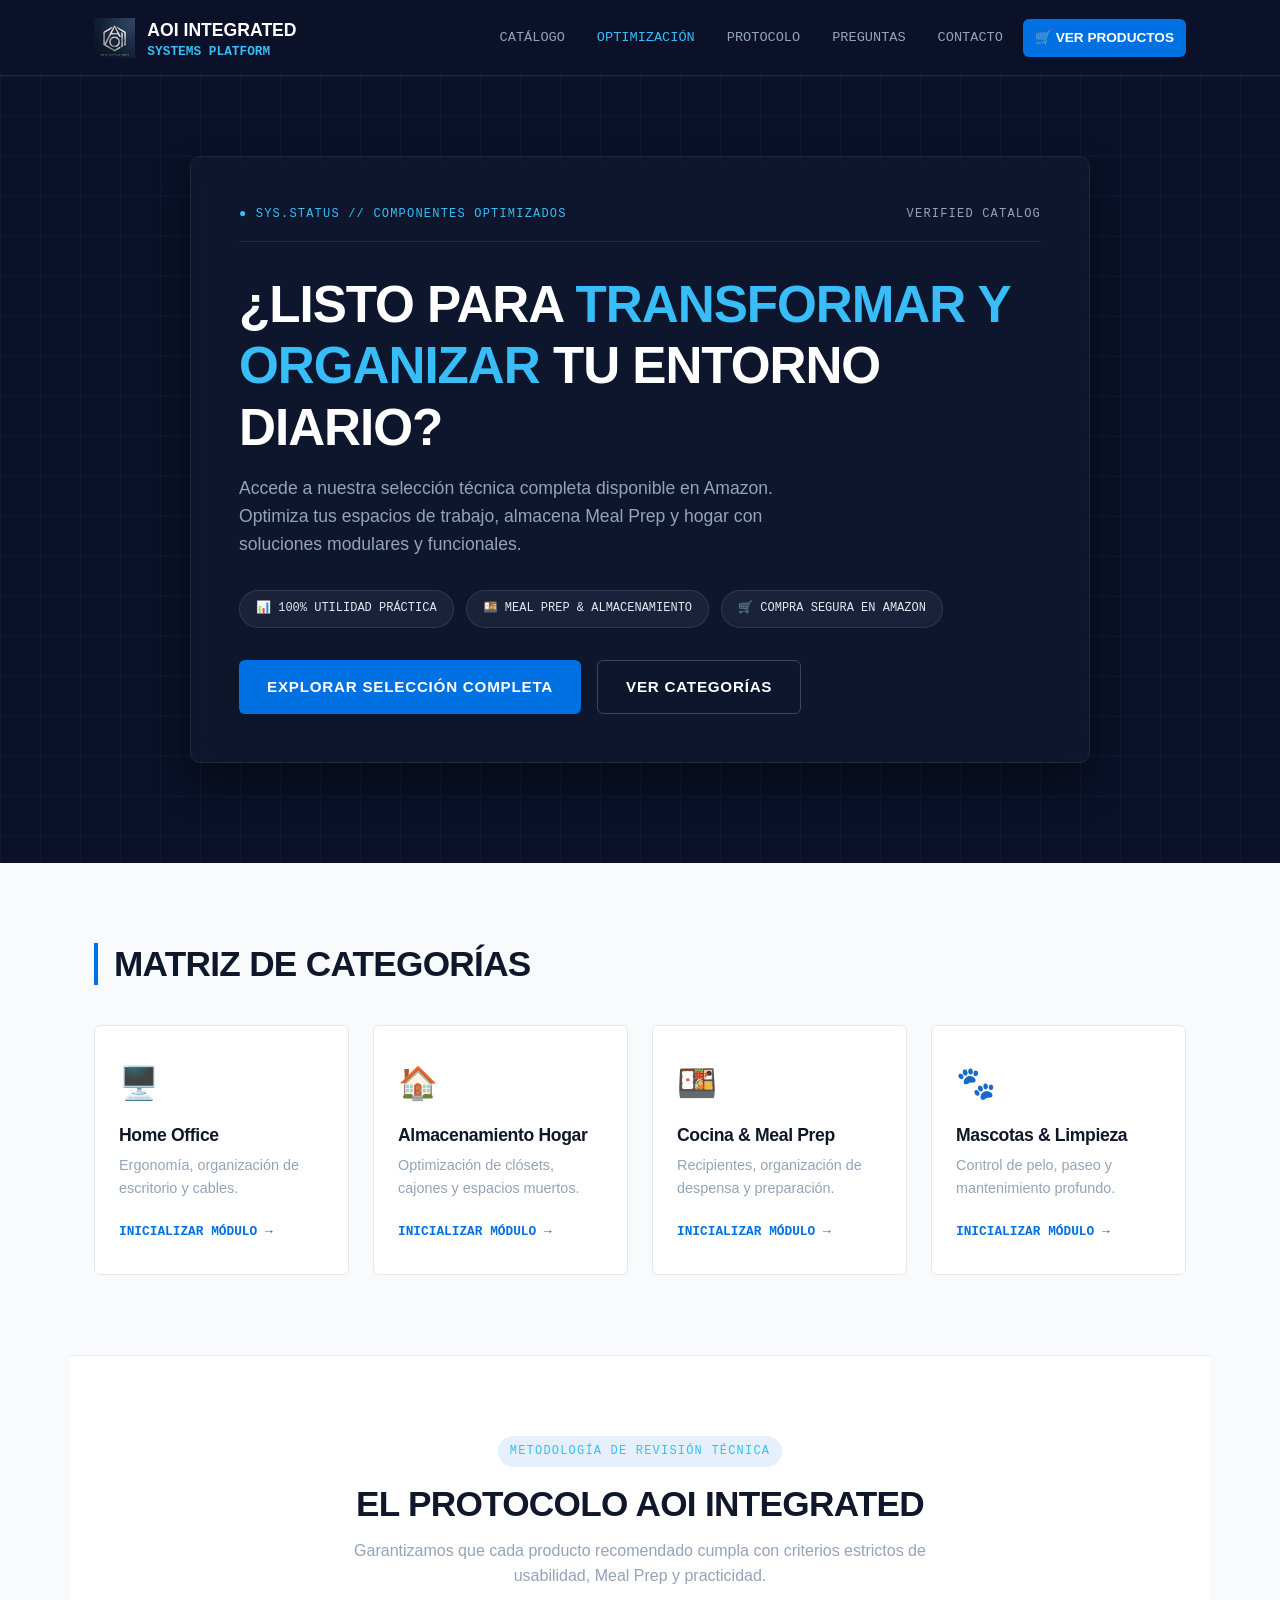
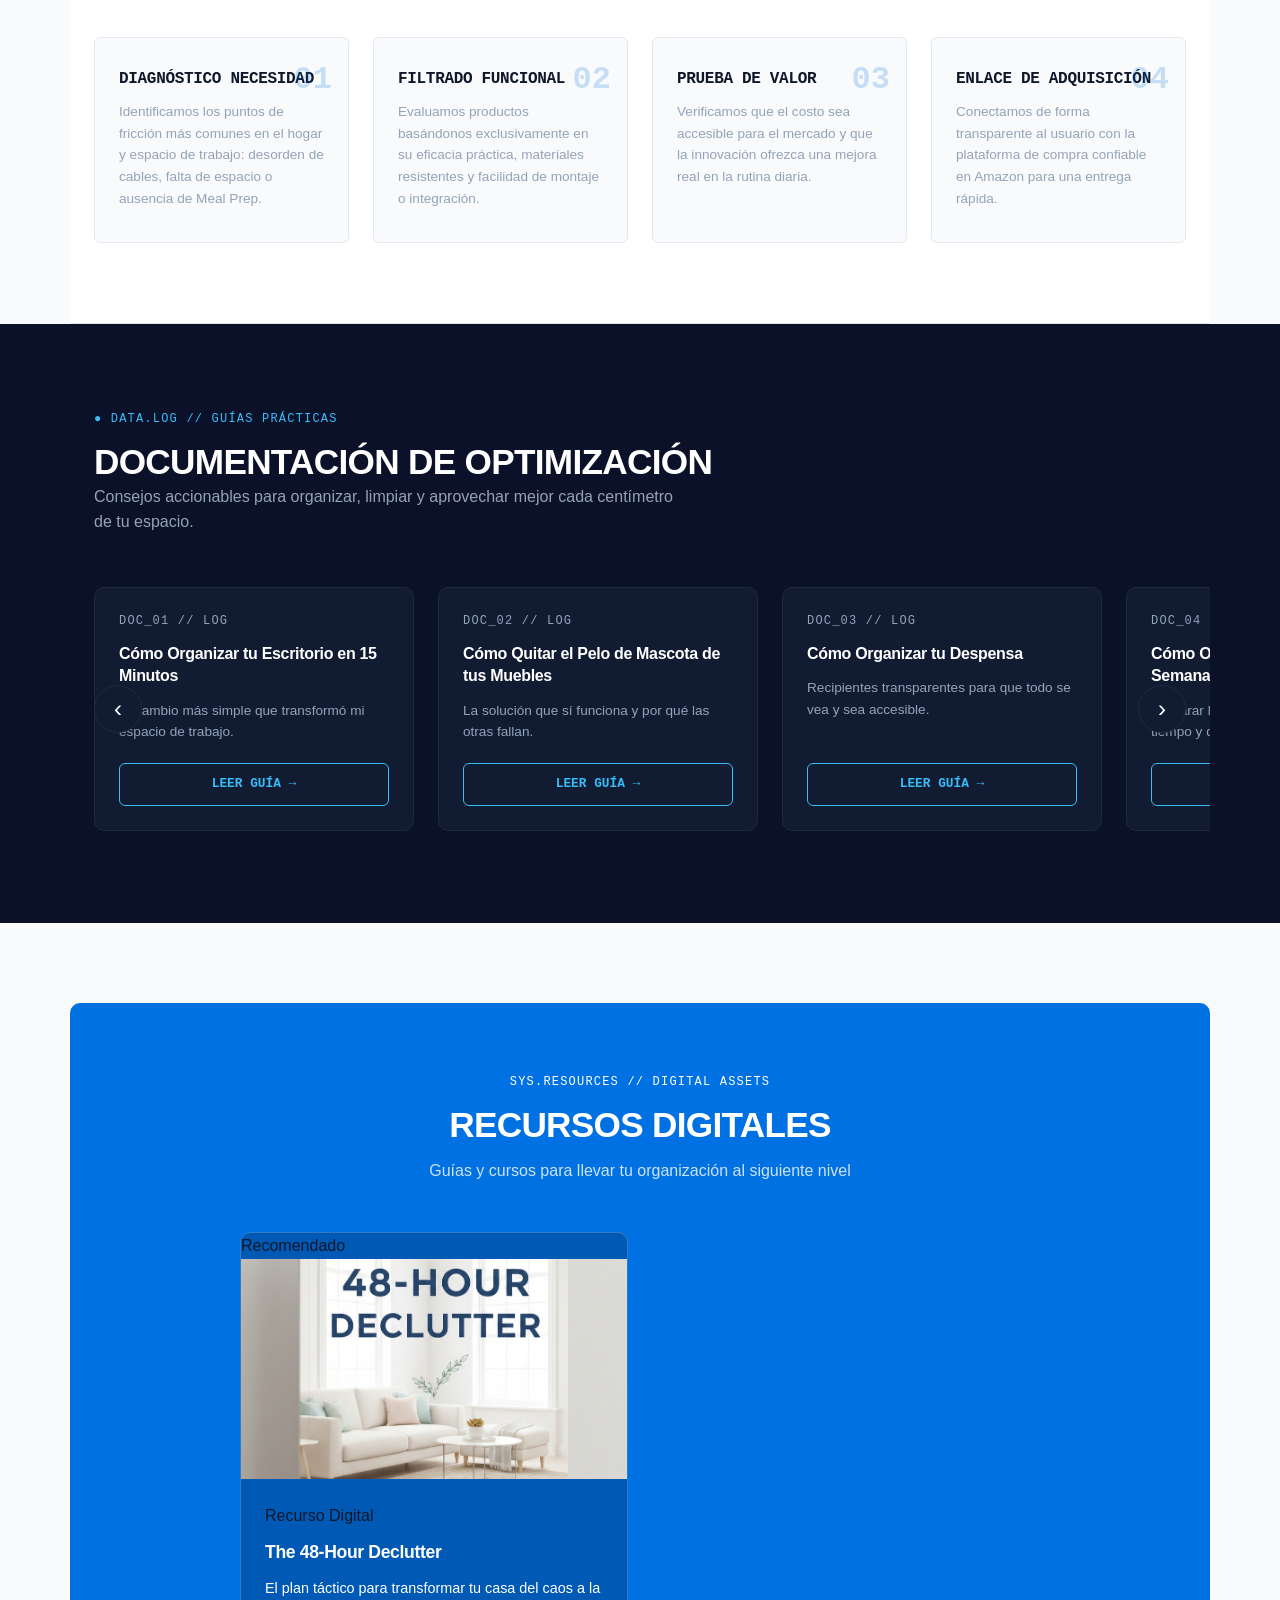
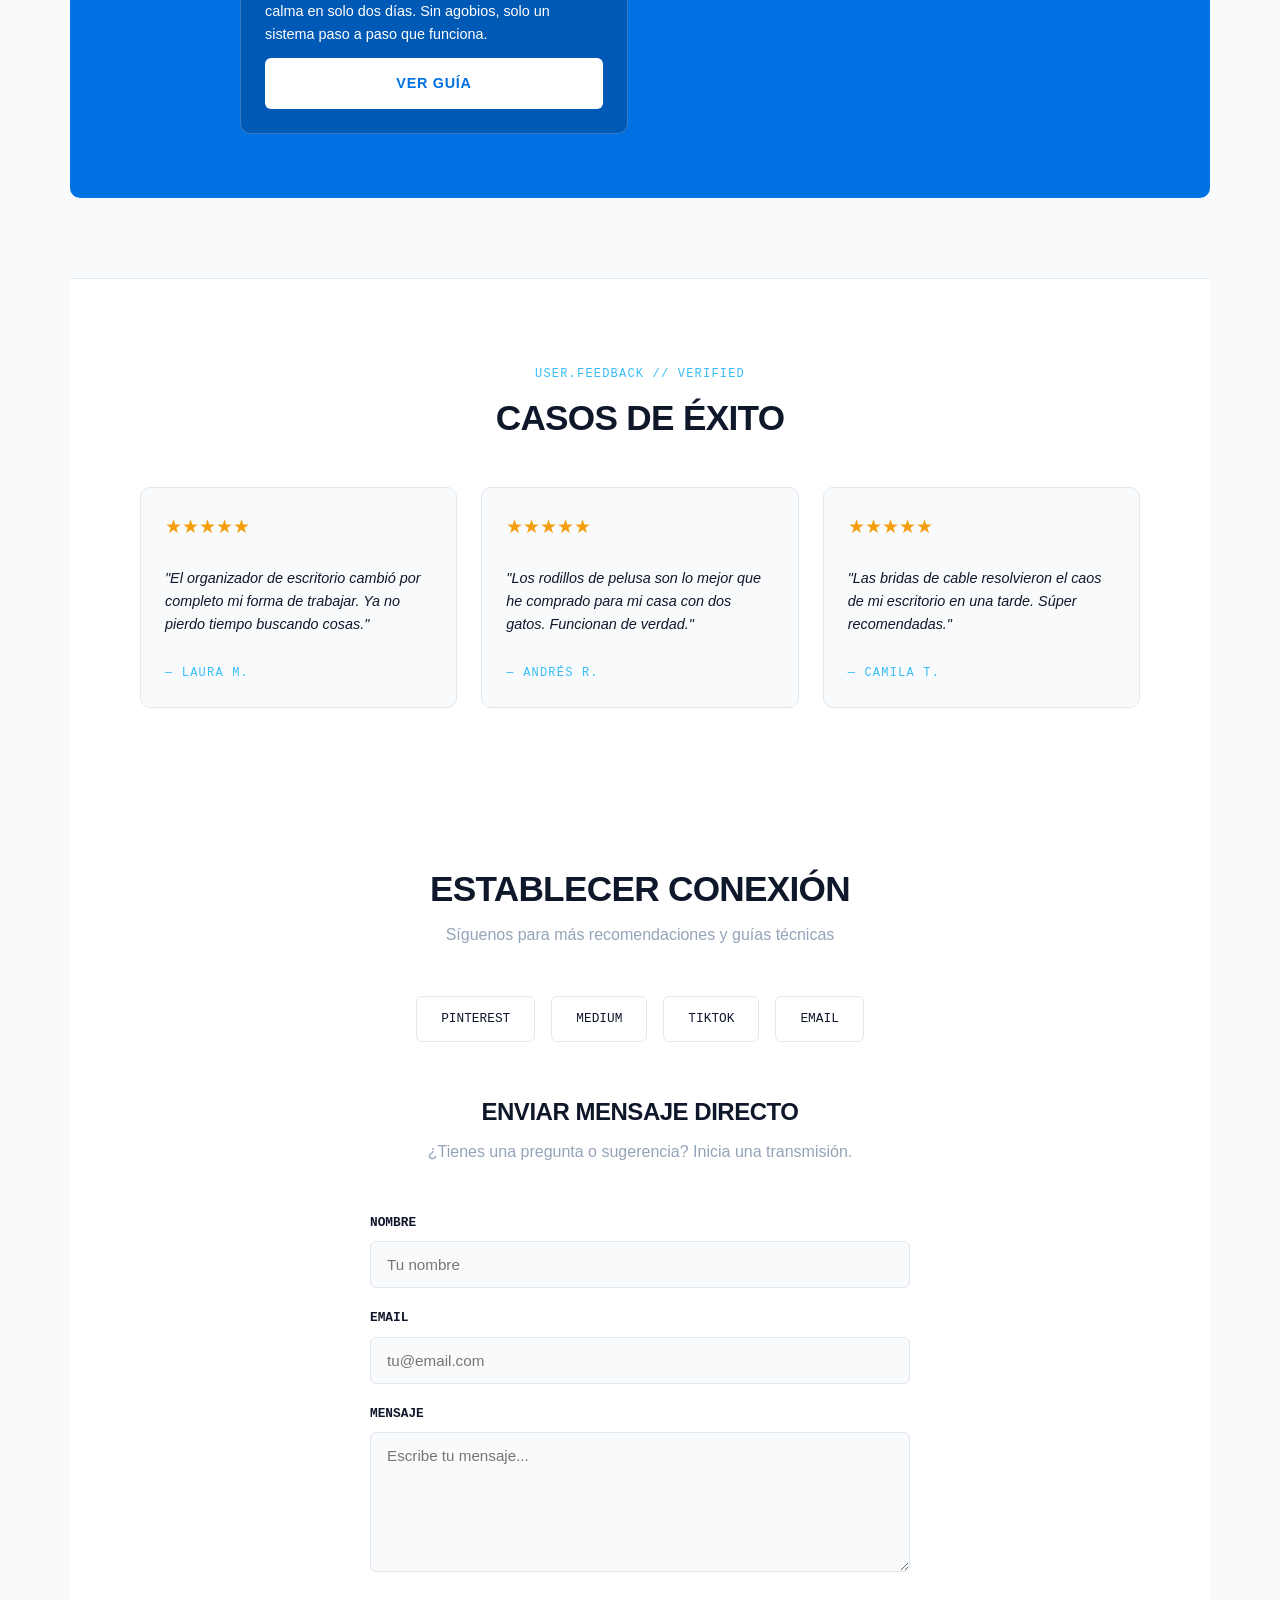
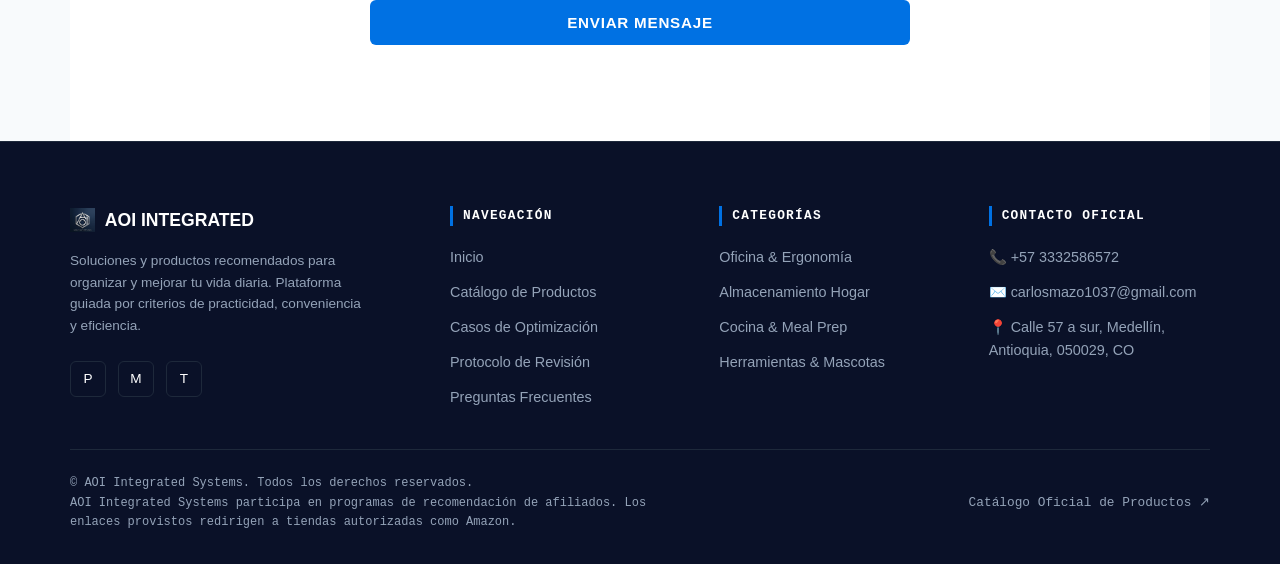
==== commit 1d33437a: "ajustes89" ====
--- a/index.html
+++ b/index.html
@@ -1,161 +1,166 @@
 ﻿<!DOCTYPE html>
 <html lang="es">
 <head>
-  <!-- Google Tag Manager -->
   <script>(function(w,d,s,l,i){w[l]=w[l]||[];w[l].push({'gtm.start':
   new Date().getTime(),event:'gtm.js'});var f=d.getElementsByTagName(s)[0],
   j=d.createElement(s),dl=l!='dataLayer'?'&l='+l:'';j.async=true;j.src=
   'https://www.googletagmanager.com/gtm.js?id='+i+dl;f.parentNode.insertBefore(j,f);
   })(window,document,'script','dataLayer','GTM-NTPRTN28');</script>
-  <!-- End Google Tag Manager -->
   <meta charset="UTF-8">
   <meta name="viewport" content="width=device-width, initial-scale=1.0">
-  <title>AOI Integrated Systems | Soluciones para tu Hogar y Oficina</title>
-  <meta name="description" content="Productos recomendados, guías prácticas y soluciones para organizar tu hogar y oficina.">
-  <meta name="p:domain_verify" content="d62dc23d63197c3e94ced75ddd84fd9a"/>
+  <title>AOI Integrated Systems | Soluciones Técnicas</title>
+  <meta name="description" content="Optimización sistemática para tu hogar y oficina. Productos recomendados y guías prácticas.">
   <link rel="icon" type="image/png" href="img/favicon.ico">
   <link rel="stylesheet" href="css/style.css">
-  <meta property="og:type" content="website">
-  <meta property="og:title" content="AOI Integrated Systems | Soluciones para tu Hogar y Oficina">
-  <meta property="og:description" content="Productos recomendados y guías prácticas para organizar tu hogar y oficina.">
-  <meta property="og:image" content="https://carlosmazo1037-beep.github.io/amazon-opportunity-intelligence/img/logo.png">
-  <meta property="og:url" content="https://carlosmazo1037-beep.github.io/amazon-opportunity-intelligence/index.html">
-  <meta property="og:site_name" content="AOI Integrated Systems">
 </head>
 <body>
 <noscript><iframe src="https://www.googletagmanager.com/ns.html?id=GTM-NTPRTN28" height="0" width="0" style="display:none;visibility:hidden"></iframe></noscript>
 
-<!-- HERO: propuesta de valor + CTA directo al catálogo -->
 <section class="hero">
   <div class="hero-content">
-    <span class="badge">Productos probados y recomendados</span>
-    <h1>Menos desorden.<br>Más tiempo para lo que importa.</h1>
-    <p>Seleccionamos productos que resuelven problemas reales en tu hogar y oficina. Sin ruido, sin compras impulsivas: solo lo que funciona.</p>
+    <div class="hero-top-bar">
+      <span class="tech-label">● SYS.STATUS // COMPONENTES OPTIMIZADOS</span>
+      <span class="tech-label" style="color:var(--texto-mutado)">VERIFIED CATALOG</span>
+    </div>
+    
+    <h1>¿Listo para <span>transformar y organizar</span> tu entorno diario?</h1>
+    <p>Accede a nuestra selección técnica completa disponible en Amazon. Optimiza tus espacios de trabajo, almacena Meal Prep y hogar con soluciones modulares y funcionales.</p>
+    
+    <div class="hero-badges">
+      <span class="hero-badge">📊 100% UTILIDAD PRÁCTICA</span>
+      <span class="hero-badge">🍱 MEAL PREP & ALMACENAMIENTO</span>
+      <span class="hero-badge">🛒 COMPRA SEGURA EN AMAZON</span>
+    </div>
+
     <div class="hero-actions">
-      <a href="productos.html" class="btn-primary">Explorar el catálogo</a>
-      <a href="#destacados" class="btn-secondary">Ver destacados</a>
+      <a href="productos.html" class="btn-primary">Explorar selección completa</a>
+      <a href="#categorias" class="btn-secondary">Ver categorías</a>
     </div>
-    <ul class="hero-trust">
-      <li>✓ Enlaces verificados a Amazon</li>
-      <li>✓ Actualizado 2026</li>
-      <li>✓ Recomendaciones honestas</li>
-    </ul>
   </div>
 </section>
 
-<!-- CATEGORÍAS VISUALES: llevan al catálogo con un solo clic -->
 <section class="section section-categories" id="categorias">
-  <h2>Encuentra lo que necesitas</h2>
-  <p class="subtitle">Explora por categoría y llega directo al producto</p>
+  <h2 style="text-align:left; border-left:4px solid var(--azul); padding-left:16px; margin-bottom:40px;">Matriz de Categorías</h2>
   <div class="category-grid">
     <a href="productos.html#cat-home-office" class="category-card">
-      <span class="category-icon">🗂️</span>
+      <span class="category-icon">🖥️</span>
       <h3>Home Office</h3>
-      <p>Organiza tu escritorio y trabaja mejor</p>
-      <span class="category-link">Ver productos →</span>
+      <p>Ergonomía, organización de escritorio y cables.</p>
+      <span class="category-link">Inicializar Módulo →</span>
     </a>
     <a href="productos.html#cat-hogar" class="category-card">
       <span class="category-icon">🏠</span>
-      <h3>Hogar</h3>
-      <p>Aprovecha cada rincón de tu casa</p>
-      <span class="category-link">Ver productos →</span>
+      <h3>Almacenamiento Hogar</h3>
+      <p>Optimización de clósets, cajones y espacios muertos.</p>
+      <span class="category-link">Inicializar Módulo →</span>
     </a>
     <a href="productos.html#cat-cocina" class="category-card">
-      <span class="category-icon">🍳</span>
-      <h3>Cocina y Meal Prep</h3>
-      <p>Prepara, guarda y organiza mejor</p>
-      <span class="category-link">Ver productos →</span>
+      <span class="category-icon">🍱</span>
+      <h3>Cocina & Meal Prep</h3>
+      <p>Recipientes, organización de despensa y preparación.</p>
+      <span class="category-link">Inicializar Módulo →</span>
     </a>
     <a href="productos.html#cat-mascotas" class="category-card">
       <span class="category-icon">🐾</span>
-      <h3>Mascotas</h3>
-      <p>Soluciones para el día a día</p>
-      <span class="category-link">Ver productos →</span>
+      <h3>Mascotas & Limpieza</h3>
+      <p>Control de pelo, paseo y mantenimiento profundo.</p>
+      <span class="category-link">Inicializar Módulo →</span>
     </a>
   </div>
 </section>
 
-<!-- DESTACADOS EN CARRUSEL: genera deseo, no satura -->
-<section class="section carousel-section" id="destacados">
-  <h2>Recomendados de la semana</h2>
-  <p class="subtitle">Una selección de lo que más está funcionando</p>
-  <div class="carousel-wrapper">
-    <div class="carousel-track" id="productos-destacados"></div>
+<!-- Protocolo de trabajo -->
+<section class="section section-how">
+  <div style="text-align:center; margin-bottom:48px;">
+    <span class="tech-label" style="background:rgba(0,113,227,.1); padding:6px 12px; border-radius:20px;">Metodología de Revisión Técnica</span>
+    <h2 style="margin-top:16px;">El Protocolo AOI Integrated</h2>
+    <p class="subtitle">Garantizamos que cada producto recomendado cumpla con criterios estrictos de usabilidad, Meal Prep y practicidad.</p>
   </div>
-  <div style="text-align:center;margin-top:36px;">
-    <a href="productos.html" class="btn-primary">Ver todo el catálogo</a>
-  </div>
-</section>
-
-<!-- CÓMO FUNCIONA: confianza y claridad -->
-<section class="section section-how">
-  <h2>Así de simple</h2>
-  <p class="subtitle">Tres pasos para encontrar la solución correcta</p>
+  
   <div class="how-grid">
     <div class="how-step">
-      <span class="how-num">1</span>
-      <h3>Explora por categoría</h3>
-      <p>Encuentra el problema que quieres resolver: escritorio, cocina, limpieza o mascotas.</p>
+      <span class="how-num">01</span>
+      <h3>Diagnóstico Necesidad</h3>
+      <p>Identificamos los puntos de fricción más comunes en el hogar y espacio de trabajo: desorden de cables, falta de espacio o ausencia de Meal Prep.</p>
     </div>
     <div class="how-step">
-      <span class="how-num">2</span>
-      <h3>Lee la recomendación</h3>
-      <p>Cada producto tiene una descripción breve y honesta de por qué lo elegimos.</p>
+      <span class="how-num">02</span>
+      <h3>Filtrado Funcional</h3>
+      <p>Evaluamos productos basándonos exclusivamente en su eficacia práctica, materiales resistentes y facilidad de montaje o integración.</p>
     </div>
     <div class="how-step">
-      <span class="how-num">3</span>
-      <h3>Compra en Amazon</h3>
-      <p>Haz clic en “Ver en Amazon” y compra directamente en la plataforma de confianza.</p>
+      <span class="how-num">03</span>
+      <h3>Prueba de Valor</h3>
+      <p>Verificamos que el costo sea accesible para el mercado y que la innovación ofrezca una mejora real en la rutina diaria.</p>
+    </div>
+    <div class="how-step">
+      <span class="how-num">04</span>
+      <h3>Enlace de Adquisición</h3>
+      <p>Conectamos de forma transparente al usuario con la plataforma de compra confiable en Amazon para una entrega rápida.</p>
     </div>
   </div>
 </section>
 
-<!-- GUÍAS: contenido editorial que aporta valor -->
-<section class="section carousel-section" id="blog">
-  <h2>Guías prácticas</h2>
-  <p class="subtitle">Consejos para organizar, limpiar y aprovechar tu espacio</p>
+<!-- Carrusel de Guías -->
+<section class="carousel-section" id="blog">
+  <div style="max-width:var(--contenedor); margin:0 auto 40px; padding:0 24px;">
+    <span class="tech-label">● DATA.LOG // GUÍAS PRÁCTICAS</span>
+    <h2 style="margin-top:12px;">Documentación de Optimización</h2>
+    <p class="subtitle" style="text-align:left; margin:0; max-width:600px;">Consejos accionables para organizar, limpiar y aprovechar mejor cada centímetro de tu espacio.</p>
+  </div>
+  
   <div class="carousel-wrapper">
     <div class="carousel-track" id="guias-carrusel"></div>
   </div>
 </section>
 
-<!-- RECURSOS DIGITALES: bloque oscuro de anclaje visual -->
-<section class="section" id="recursos">
-  <h2>Recursos Digitales</h2>
-  <p class="subtitle">Guías y cursos para llevar tu organización al siguiente nivel</p>
-  <div class="grid" id="recursos-digitales"></div>
+<!-- Recursos Digitales -->
+<section class="section" id="recursos" style="margin-top:80px; margin-bottom:80px;">
+  <div style="text-align:center; margin-bottom:40px;">
+    <span class="tech-label" style="color:#fff;">SYS.RESOURCES // DIGITAL ASSETS</span>
+    <h2 style="margin-top:12px;">Recursos Digitales</h2>
+    <p class="subtitle" style="color:rgba(255,255,255,.8);">Guías y cursos para llevar tu organización al siguiente nivel</p>
+  </div>
+  <div class="grid" id="recursos-digitales" style="max-width:800px; margin:0 auto;"></div>
 </section>
 
-<!-- TESTIMONIOS: prueba social -->
-<section class="section testimonials">
-  <h2>Por qué confiar en nosotros</h2>
-  <p class="subtitle">Lo que dicen quienes ya usan nuestros productos</p>
-  <div class="testimonial-grid">
-    <div class="testimonial">
-      <div class="stars">★★★★★</div>
-      <p>"El organizador de escritorio cambió por completo mi forma de trabajar. Ya no pierdo tiempo buscando cosas."</p>
-      <div class="author">Laura M.</div>
+<!-- Testimonios -->
+<section class="section" style="background:#fff; border-top:1px solid var(--gris-borde);">
+  <div style="text-align:center; margin-bottom:48px;">
+    <span class="tech-label">USER.FEEDBACK // VERIFIED</span>
+    <h2 style="margin-top:12px;">Casos de Éxito</h2>
+  </div>
+  <div class="grid" style="max-width:1000px; margin:0 auto;">
+    <div class="card" style="background:var(--gris-fondo);">
+      <div class="card-body">
+        <div style="color:var(--ambar); font-size:1.2rem; margin-bottom:12px;">★★★★★</div>
+        <p style="font-style:italic; color:var(--texto-oscuro);">"El organizador de escritorio cambió por completo mi forma de trabajar. Ya no pierdo tiempo buscando cosas."</p>
+        <span class="tech-label" style="margin-top:16px;">— LAURA M.</span>
+      </div>
     </div>
-    <div class="testimonial">
-      <div class="stars">★★★★★</div>
-      <p>"Los rodillos de pelusa son lo mejor que he comprado para mi casa con dos gatos. Funcionan de verdad."</p>
-      <div class="author">Andrés R.</div>
+    <div class="card" style="background:var(--gris-fondo);">
+      <div class="card-body">
+        <div style="color:var(--ambar); font-size:1.2rem; margin-bottom:12px;">★★★★★</div>
+        <p style="font-style:italic; color:var(--texto-oscuro);">"Los rodillos de pelusa son lo mejor que he comprado para mi casa con dos gatos. Funcionan de verdad."</p>
+        <span class="tech-label" style="margin-top:16px;">— ANDRÉS R.</span>
+      </div>
     </div>
-    <div class="testimonial">
-      <div class="stars">★★★★★</div>
-      <p>"Las bridas de cable resolvieron el caos de cables de mi escritorio en una tarde. Súper recomendadas."</p>
-      <div class="author">Camila T.</div>
+    <div class="card" style="background:var(--gris-fondo);">
+      <div class="card-body">
+        <div style="color:var(--ambar); font-size:1.2rem; margin-bottom:12px;">★★★★★</div>
+        <p style="font-style:italic; color:var(--texto-oscuro);">"Las bridas de cable resolvieron el caos de mi escritorio en una tarde. Súper recomendadas."</p>
+        <span class="tech-label" style="margin-top:16px;">— CAMILA T.</span>
+      </div>
     </div>
   </div>
 </section>
 
-<!-- CONTACTO -->
 <section class="section contact" id="contacto">
-  <h2>Conecta con nosotros</h2>
-  <p>Síguenos para más recomendaciones y guías prácticas</p>
+  <h2>Establecer Conexión</h2>
+  <p class="subtitle">Síguenos para más recomendaciones y guías técnicas</p>
   <div class="social" id="contacto-redes"></div>
-  <h2 style="margin-top:56px;">Escríbenos</h2>
-  <p>¿Tienes una pregunta o sugerencia? Déjanos un mensaje.</p>
+  <h2 style="margin-top:56px; font-size:1.5rem;">Enviar Mensaje Directo</h2>
+  <p class="subtitle">¿Tienes una pregunta o sugerencia? Inicia una transmisión.</p>
   <div id="formulario-contacto"></div>
 </section>
 
@@ -167,7 +172,6 @@
 <script src="js/formulario.js"></script>
 <script src="js/main.js"></script>
 <script>
-  renderProductos('productos-destacados', 6);
   renderRecursos('recursos-digitales');
   renderGuias('guias-carrusel');
   renderContacto('contacto-redes');
--- a/css/style.css
+++ b/css/style.css
@@ -1,34 +1,31 @@
 ﻿/* =========================================================
-   AOI Integrated Systems — Refinamiento visual
-   Misma paleta, mismo contenido, misma arquitectura.
-   Solo mejora de presentación.
+   AOI Integrated Systems — Tech System Design
+   Estética: Dashboard, Alta Tecnología, Azul Eléctrico, Oscuro.
    ========================================================= */
 
 :root{
-  /* Paleta original conservada */
+  /* Paleta */
   --azul:#0071e3;
-  --azul-hover:#0077ed;
-  --oscuro:#1d1d1f;
-  --oscuro-2:#2d2d30;
-  --gris:#fafafa;
-  --gris-2:#f5f5f7;
-  --gris-3:#e5e5ea;
-  --texto:#1d1d1f;
-  --texto-suave:#6e6e73;
-  --ambar:#ff9500;
-  --verde:#34c759;
-  --rojo:#ff3b30;
-
-  /* Sistema de diseño (nuevo, pero derivado de tu paleta) */
-  --radio-sm:10px;
-  --radio:14px;
-  --radio-lg:20px;
-  --sombra-sm:0 1px 3px rgba(0,0,0,.04),0 1px 2px rgba(0,0,0,.03);
-  --sombra:0 4px 14px rgba(0,0,0,.06),0 2px 6px rgba(0,0,0,.04);
-  --sombra-lg:0 14px 40px rgba(0,0,0,.10),0 6px 16px rgba(0,0,0,.06);
-  --contenedor:1120px;
+  --azul-hover:#0062c3;
+  --azul-claro:#38bdf8;
+  --oscuro-fondo:#0a1128;
+  --oscuro-tarjeta:#111c33;
+  --oscuro-borde:#1e293b;
+  --gris-fondo:#f8fafc;
+  --gris-borde:#e2e8f0;
+  --texto-claro:#f8fafc;
+  --texto-oscuro:#0f172a;
+  --texto-mutado:#94a3b8;
+  --ambar:#f59e0b;
+  --verde:#10b981;
+
+  /* Sistema */
+  --radio:6px;
+  --radio-lg:10px;
+  --contenedor:1140px;
   --ease:cubic-bezier(.2,.7,.2,1);
-  --fuente:-apple-system,BlinkMacSystemFont,'Segoe UI',Roboto,'Helvetica Neue',Arial,sans-serif;
+  --fuente:-apple-system,BlinkMacSystemFont,'Segoe UI',Roboto,Helvetica,Arial,sans-serif;
+  --fuente-mono:'Courier New',Courier,monospace;
 }
 
 /* ---------- Reset ---------- */
@@ -36,801 +33,310 @@
 html{scroll-behavior:smooth;-webkit-text-size-adjust:100%}
 body{
   font-family:var(--fuente);
-  background:var(--gris);
-  color:var(--texto);
+  background:var(--gris-fondo);
+  color:var(--texto-oscuro);
   line-height:1.6;
   -webkit-font-smoothing:antialiased;
-  text-rendering:optimizeLegibility;
 }
 img{max-width:100%;display:block}
 a{text-decoration:none;color:inherit}
-section{scroll-margin-top:88px}
-
-/* ---------- Tipografía con jerarquía real ---------- */
-h1,h2,h3,h4{color:var(--texto);line-height:1.2;letter-spacing:-.02em}
-h1{font-size:clamp(2rem,4vw,2.75rem);font-weight:700}
-h2{font-size:clamp(1.5rem,2.6vw,2rem);font-weight:700;margin-bottom:8px}
-h3{font-size:1.05rem;font-weight:600}
-h4{font-size:.98rem;font-weight:600}
-p{color:var(--texto-suave)}
-
-/* ---------- Contenedor de sección ---------- */
-.section{
-  max-width:var(--contenedor);
-  margin:0 auto;
-  padding:72px 20px;
-}
-.section h2{text-align:center}
-.section .subtitle{
-  text-align:center;
-  color:var(--texto-suave);
-  margin:0 auto 44px;
-  max-width:640px;
-  font-size:1rem;
-}
-
-/* ---------- NAV (misma estructura, más refinado) ---------- */
+section{scroll-margin-top:80px}
+
+/* ---------- Tipografía ---------- */
+h1,h2,h3,h4{color:inherit;line-height:1.2;letter-spacing:-.02em}
+h1{font-size:clamp(2.2rem,4vw,3.2rem);font-weight:800;text-transform:uppercase}
+h2{font-size:clamp(1.6rem,3vw,2.2rem);font-weight:800;text-transform:uppercase}
+h3{font-size:1.1rem;font-weight:700}
+p{color:var(--texto-mutado)}
+
+/* Etiqueta técnica monoespaciada */
+.tech-label {
+  font-family: var(--fuente-mono);
+  font-size: 0.75rem;
+  text-transform: uppercase;
+  letter-spacing: 0.1em;
+  color: var(--azul-claro);
+  display: inline-flex;
+  align-items: center;
+  gap: 8px;
+}
+
+/* ---------- Contenedor ---------- */
+.section{max-width:var(--contenedor);margin:0 auto;padding:80px 24px;}
+.section h2{text-align:center;margin-bottom:12px}
+.section .subtitle{text-align:center;color:var(--texto-mutado);margin:0 auto 48px;max-width:640px;font-size:1rem}
+
+/* ---------- NAV ---------- */
 .nav{
-  background:rgba(255,255,255,.86);
-  backdrop-filter:saturate(160%) blur(12px);
-  -webkit-backdrop-filter:saturate(160%) blur(12px);
-  border-bottom:1px solid var(--gris-3);
-  position:sticky;
-  top:0;
-  z-index:100;
-  transition:box-shadow .25s var(--ease),background .25s var(--ease);
-}
-.nav.is-scrolled{box-shadow:0 1px 0 rgba(0,0,0,.04),0 6px 20px rgba(0,0,0,.05)}
+  background:var(--oscuro-fondo);
+  border-bottom:1px solid var(--oscuro-borde);
+  position:sticky;top:0;z-index:100;
+}
 .nav-inner{
-  max-width:var(--contenedor);
-  margin:0 auto;
-  padding:14px 20px;
-  display:flex;
-  justify-content:space-between;
-  align-items:center;
-  gap:16px;
-}
-.logo{display:flex;align-items:center;gap:10px;font-weight:700;font-size:1.05rem;color:var(--texto)}
-.logo img{height:36px;width:auto}
-.logo span{color:var(--azul);letter-spacing:-.01em}
-.nav-links{display:flex;gap:4px;font-size:.9rem;align-items:center}
+  max-width:var(--contenedor);margin:0 auto;padding:16px 24px;
+  display:flex;justify-content:space-between;align-items:center;gap:16px;
+}
+.logo{display:flex;align-items:center;gap:12px;font-weight:800;font-size:1.1rem;color:#fff}
+.logo img{height:40px;width:auto}
+.logo span{color:var(--azul-claro);font-family:var(--fuente-mono);font-size:0.8rem;display:block;line-height:1.2}
+.nav-links{display:flex;gap:8px;font-family:var(--fuente-mono);font-size:0.85rem;align-items:center}
 .nav-links a{
-  padding:8px 12px;
-  border-radius:8px;
-  color:var(--texto-suave);
-  font-weight:500;
-  transition:color .2s var(--ease),background .2s var(--ease);
-}
-.nav-links a:hover{color:var(--texto);background:var(--gris-2)}
-.nav-links a.active{color:var(--azul);background:rgba(0,113,227,.08);font-weight:600}
-
-/* ---------- HERO (mismo gradiente, más presencia) ---------- */
+  padding:8px 12px;color:var(--texto-mutado);text-transform:uppercase;transition:color .2s;
+}
+.nav-links a:hover{color:#fff}
+.nav-links a.active{color:var(--azul-claro)}
+.nav-cta{
+  background:var(--azul);color:#fff!important;padding:10px 20px;border-radius:var(--radio);
+  font-family:var(--fuente);font-weight:600;display:flex;align-items:center;gap:8px;
+}
+.nav-cta:hover{background:var(--azul-hover)}
+
+/* ---------- HERO (Estilo Dashboard) ---------- */
 .hero{
-  background:linear-gradient(135deg,var(--oscuro) 0%,var(--oscuro-2) 100%);
-  color:#fff;
-  padding:96px 20px 104px;
-  text-align:center;
+  background:var(--oscuro-fondo);
   position:relative;
+  padding:80px 24px 100px;
   overflow:hidden;
 }
-.hero::before{
-  content:'';
-  position:absolute;top:-50%;right:-20%;
-  width:600px;height:600px;
-  background:radial-gradient(circle,rgba(0,113,227,.15) 0%,transparent 70%);
-  border-radius:50%;
-}
-.hero::after{
-  content:'';
-  position:absolute;bottom:-30%;left:-10%;
-  width:400px;height:400px;
-  background:radial-gradient(circle,rgba(0,113,227,.10) 0%,transparent 70%);
-  border-radius:50%;
-}
-.hero-content{position:relative;z-index:2;max-width:820px;margin:0 auto}
-.hero h1{margin-bottom:16px;color:#fff}
-.hero p{font-size:1.08rem;color:#a1a1a6;max-width:620px;margin:0 auto 32px}
-.hero .badge{
-  display:inline-block;
-  background:rgba(0,113,227,.2);
-  color:#4da3ff;
-  padding:6px 16px;
-  border-radius:20px;
-  font-size:.82rem;
-  font-weight:600;
-  margin-bottom:22px;
-  border:1px solid rgba(0,113,227,.3);
-}
-
-/* ---------- Botones con jerarquía clara ---------- */
-.btn-primary,
-.btn-secondary,
+/* Patrón de cuadrícula de fondo */
+.hero::before {
+  content:'';position:absolute;inset:0;
+  background-image:
+    linear-gradient(rgba(255,255,255,.03) 1px, transparent 1px),
+    linear-gradient(90deg, rgba(255,255,255,.03) 1px, transparent 1px);
+  background-size:40px 40px;
+  z-index:1; pointer-events: none;
+}
+.hero-content{
+  position:relative; z-index:2; max-width:900px; margin:0 auto;
+  background:rgba(17, 28, 51, 0.6);
+  backdrop-filter:blur(12px);
+  border:1px solid var(--oscuro-borde);
+  border-radius:var(--radio-lg);
+  padding:48px;
+  text-align:left;
+  box-shadow:0 20px 40px rgba(0,0,0,0.4);
+}
+.hero-top-bar {
+  display: flex; justify-content: space-between; align-items: center;
+  border-bottom: 1px solid var(--oscuro-borde);
+  padding-bottom: 16px; margin-bottom: 32px;
+}
+.hero h1{color:#fff;margin-bottom:16px;}
+.hero h1 span{color:var(--azul-claro);}
+.hero p{color:var(--texto-mutado);font-size:1.1rem;max-width:600px;margin-bottom:32px}
+.hero-badges{display:flex;gap:12px;flex-wrap:wrap;margin-bottom:32px;}
+.hero-badge {
+  background:rgba(255,255,255,.05); border:1px solid rgba(255,255,255,.1);
+  padding:8px 16px;border-radius:20px;font-family:var(--fuente-mono);font-size:0.75rem;
+  color:#e2e8f0; display: flex; align-items: center; gap: 8px;
+}
+.hero-actions{display:flex;gap:16px;flex-wrap:wrap;}
+
+/* ---------- Botones ---------- */
+.btn-primary,.btn-secondary,.btn{
+  display:inline-flex;align-items:center;justify-content:center;gap:10px;
+  font-weight:600;border-radius:var(--radio);transition:all .2s var(--ease);
+  cursor:pointer;border:0;font-family:var(--fuente);
+}
+.btn-primary{
+  background:var(--azul);color:#fff;padding:14px 28px;font-size:0.95rem;text-transform:uppercase;letter-spacing:.05em;
+}
+.btn-primary:hover{background:var(--azul-hover);transform:translateY(-2px)}
+.btn-secondary{
+  background:transparent;color:#fff;border:1px solid rgba(255,255,255,.2);padding:14px 28px;font-size:0.95rem;text-transform:uppercase;letter-spacing:.05em;
+}
+.btn-secondary:hover{background:rgba(255,255,255,.05);border-color:#fff}
+.section .btn-secondary{color:var(--texto-oscuro);border-color:var(--gris-borde);}
+.section .btn-secondary:hover{background:var(--gris-borde);border-color:var(--gris-borde)}
 .btn{
-  display:inline-flex;
-  align-items:center;
-  justify-content:center;
-  gap:8px;
-  font-weight:600;
-  border-radius:var(--radio-sm);
-  transition:transform .2s var(--ease),background .2s var(--ease),box-shadow .2s var(--ease),color .2s var(--ease),border-color .2s var(--ease);
-  cursor:pointer;
-  border:0;
-}
-.btn-primary{
-  background:var(--azul);
-  color:#fff;
-  padding:14px 30px;
-  font-size:1rem;
-  box-shadow:0 8px 20px rgba(0,113,227,.28);
-}
-.btn-primary:hover{background:var(--azul-hover);transform:translateY(-1px);box-shadow:0 12px 26px rgba(0,113,227,.35)}
-.btn-secondary{
-  background:transparent;
-  color:var(--azul);
-  border:2px solid var(--azul);
-  padding:12px 24px;
-  font-size:.95rem;
-  margin-top:20px;
-}
-.btn-secondary:hover{background:var(--azul);color:#fff;transform:translateY(-1px)}
-.btn{
-  background:var(--oscuro);
-  color:#fff;
-  padding:11px 18px;
-  font-size:.88rem;
-  width:100%;
-  margin-top:auto;
-}
-.btn:hover{background:var(--azul)}
-
-/* ---------- About ---------- */
-.about{background:#fff}
-.about-content{
-  max-width:720px;
-  margin:0 auto;
-  text-align:center;
-  color:var(--texto-suave);
-  font-size:1.02rem;
-  line-height:1.85;
-}
-.about-content p+p{margin-top:12px}
-
-/* ---------- Grid y Cards ---------- */
-.grid{display:grid;grid-template-columns:repeat(auto-fill,minmax(260px,1fr));gap:24px}
-
+  background:var(--azul);color:#fff;padding:14px 20px;font-size:0.9rem;width:100%;
+  text-transform:uppercase;letter-spacing:.05em;margin-top:auto;
+}
+.btn:hover{background:var(--azul-hover)}
+
+/* ---------- Grid & Cards (Estilo Productos) ---------- */
+.grid{display:grid;grid-template-columns:repeat(auto-fill,minmax(280px,1fr));gap:24px}
 .card{
-  background:#fff;
-  border-radius:var(--radio);
-  overflow:hidden;
-  box-shadow:var(--sombra-sm);
-  border:1px solid rgba(0,0,0,.04);
-  transition:transform .3s var(--ease),box-shadow .3s var(--ease),border-color .3s var(--ease);
-  display:flex;
-  flex-direction:column;
+  background:#fff;border:1px solid var(--gris-borde);border-radius:var(--radio-lg);
+  overflow:hidden;transition:transform .3s var(--ease),box-shadow .3s var(--ease);
+  display:flex;flex-direction:column;position:relative;
+}
+.card:hover{transform:translateY(-4px);box-shadow:0 12px 30px rgba(0,0,0,0.08);border-color:var(--azul-claro)}
+.card-top-bar{
+  background:var(--azul);color:#fff;padding:8px 16px;
+  font-family:var(--fuente-mono);font-size:0.75rem;text-transform:uppercase;letter-spacing:.1em;
+  display:flex;justify-content:space-between;align-items:center;
+}
+.card img{width:100%;height:220px;object-fit:cover;background:var(--gris-fondo);padding:16px}
+.card-body{padding:24px;flex:1;display:flex;flex-direction:column;gap:12px}
+.card h3{font-size:1.1rem;line-height:1.4;color:var(--texto-oscuro)}
+.card p{font-size:0.9rem;color:var(--texto-mutado);flex:1}
+/* Etiquetas de especificaciones en las cards */
+.card-tags{display:flex;gap:8px;flex-wrap:wrap;margin-bottom:8px}
+.card-tag{
+  font-family:var(--fuente-mono);font-size:0.7rem;text-transform:uppercase;
+  border:1px solid var(--gris-borde);padding:4px 8px;border-radius:4px;color:var(--texto-mutado);
+}
+
+/* ---------- Categorías (Home) ---------- */
+.category-grid{display:grid;grid-template-columns:repeat(auto-fit,minmax(240px,1fr));gap:24px;}
+.category-card{
+  background:#fff;border:1px solid var(--gris-borde);border-radius:var(--radio);
+  padding:32px 24px;transition:border-color .2s;
+}
+.category-card:hover{border-color:var(--azul)}
+.category-icon{font-size:2rem;margin-bottom:16px;display:block}
+.category-card h3{color:var(--texto-oscuro);margin-bottom:8px}
+.category-card p{font-size:0.9rem;color:var(--texto-mutado);margin-bottom:16px}
+.category-link{color:var(--azul);font-family:var(--fuente-mono);font-size:0.8rem;text-transform:uppercase;font-weight:700}
+
+/* ---------- Protocolo / Pasos ---------- */
+.section-how{background:#fff;border-top:1px solid var(--gris-borde);border-bottom:1px solid var(--gris-borde)}
+.how-grid{display:grid;grid-template-columns:repeat(auto-fit,minmax(240px,1fr));gap:24px}
+.how-step{
+  border:1px solid var(--gris-borde);border-radius:var(--radio);padding:32px 24px;background:var(--gris-fondo);
   position:relative;
 }
-.card:hover{
-  transform:translateY(-6px);
-  box-shadow:var(--sombra-lg);
-  border-color:rgba(0,113,227,.18);
-}
-.card img{
-  width:100%;
-  height:220px;
-  object-fit:cover;
-  background:linear-gradient(135deg,var(--gris-3),#f0f0f3);
-  transition:transform .5s var(--ease);
-}
-.card:hover img{transform:scale(1.04)}
-.card-body{padding:20px;flex:1;display:flex;flex-direction:column;gap:8px}
-.card .tag{
-  display:inline-block;
-  background:rgba(0,113,227,.08);
-  color:var(--azul);
-  font-size:.72rem;
-  font-weight:700;
-  letter-spacing:.04em;
-  text-transform:uppercase;
-  padding:5px 10px;
-  border-radius:20px;
-  align-self:flex-start;
-}
-.card h3{font-size:1.02rem;line-height:1.35;color:var(--texto)}
-.card p{font-size:.88rem;color:var(--texto-suave);flex:1}
-.card .badge-seller{
-  position:absolute;
-  top:12px;right:12px;
-  background:var(--ambar);
-  color:#fff;
-  font-size:.68rem;
-  font-weight:800;
-  letter-spacing:.05em;
-  text-transform:uppercase;
-  padding:5px 10px;
-  border-radius:6px;
-  z-index:2;
-  box-shadow:0 4px 10px rgba(255,149,0,.35);
-}
-.card .badge-new{
-  position:absolute;
-  top:12px;right:12px;
-  background:var(--verde);
-  color:#fff;
-  font-size:.68rem;
-  font-weight:800;
-  letter-spacing:.05em;
-  text-transform:uppercase;
-  padding:5px 10px;
-  border-radius:6px;
-  z-index:2;
-}
-
-/* ---------- Blog cards ---------- */
-.blog{background:var(--gris-2)}
-.blog-grid{display:grid;grid-template-columns:repeat(auto-fill,minmax(280px,1fr));gap:20px}
-.blog-card{
-  background:#fff;
-  padding:26px;
-  border-radius:var(--radio);
-  box-shadow:var(--sombra-sm);
-  border:1px solid rgba(0,0,0,.04);
-  transition:transform .3s var(--ease),box-shadow .3s var(--ease);
-}
-.blog-card:hover{transform:translateY(-4px);box-shadow:var(--sombra)}
-.blog-card h4{font-size:1rem;margin-bottom:8px;line-height:1.4}
-.blog-card p{font-size:.86rem;color:var(--texto-suave);margin-bottom:14px}
-.blog-card .read{color:var(--azul);font-size:.85rem;font-weight:700}
-
-/* ---------- Testimonios con estructura ---------- */
-.testimonials{background:#fff}
-.testimonial-grid{
-  display:grid;
-  grid-template-columns:repeat(auto-fill,minmax(280px,1fr));
-  gap:24px;
-  max-width:1040px;
-  margin:0 auto;
-}
-.testimonial{
-  background:var(--gris);
-  padding:28px;
-  border-radius:var(--radio);
-  border:1px solid var(--gris-3);
-  position:relative;
-  transition:transform .3s var(--ease),box-shadow .3s var(--ease);
-}
-.testimonial:hover{transform:translateY(-4px);box-shadow:var(--sombra)}
-.testimonial::before{
-  content:"“";
-  position:absolute;
-  top:6px;right:18px;
-  font-size:4rem;
-  line-height:1;
-  color:rgba(0,113,227,.1);
-  font-family:Georgia,serif;
-}
-.testimonial .stars{color:var(--ambar);font-size:.95rem;margin-bottom:12px;letter-spacing:2px}
-.testimonial p{font-size:.95rem;color:var(--texto);line-height:1.65;margin-bottom:18px;font-style:italic}
-.testimonial .author{
-  font-size:.85rem;
-  color:var(--texto-suave);
-  font-weight:600;
-  display:flex;
-  align-items:center;
-  gap:10px;
-}
-.testimonial .author::before{
-  content:"";
-  width:28px;height:28px;
-  border-radius:50%;
-  background:linear-gradient(135deg,var(--azul),#4da3ff);
-  flex:0 0 auto;
-}
-
-/* ---------- Carrusel de guías ---------- */
-.carousel-section{background:var(--gris-2);overflow:hidden}
-.carousel-wrapper{position:relative;max-width:var(--contenedor);margin:0 auto;overflow:hidden;padding:12px 0}
-.carousel-track{display:flex;gap:16px;animation:scroll 45s linear infinite;width:max-content}
-.carousel-wrapper:hover .carousel-track{animation-play-state:paused}
+.how-num{font-family:var(--fuente-mono);font-size:2rem;font-weight:800;color:var(--azul);opacity:0.2;position:absolute;top:16px;right:16px}
+.how-step h3{font-size:1rem;margin-bottom:12px;color:var(--texto-oscuro);text-transform:uppercase;font-family:var(--fuente-mono)}
+.how-step p{font-size:0.85rem;color:var(--texto-mutado)}
+
+/* ---------- Carrusel ---------- */
+.carousel-section{background:var(--oscuro-fondo);padding:80px 0;overflow:hidden}
+.carousel-section h2{color:#fff}
+.carousel-section .subtitle{color:var(--texto-mutado)}
+.carousel-wrapper{position:relative;max-width:var(--contenedor);margin:0 auto;overflow:hidden;padding:12px 24px;cursor:grab}
+.carousel-wrapper.is-dragging{cursor:grabbing}
+.carousel-track{display:flex;gap:24px;width:max-content;transition:transform .45s var(--ease);user-select:none;}
+.carousel-track > .carousel-card{flex:0 0 320px;width:320px}
 .carousel-card{
-  flex:0 0 280px;
-  background:#fff;
-  padding:22px;
-  border-radius:var(--radio);
-  box-shadow:var(--sombra-sm);
-  border:1px solid rgba(0,0,0,.04);
-  transition:transform .3s var(--ease),box-shadow .3s var(--ease);
-  display:flex;
-  flex-direction:column;
-}
-.carousel-card:hover{transform:translateY(-4px);box-shadow:var(--sombra)}
-.carousel-card h4{font-size:.95rem;margin-bottom:8px;line-height:1.4;color:var(--texto)}
-.carousel-card p{font-size:.82rem;color:var(--texto-suave);margin-bottom:12px;line-height:1.55;flex:1}
-.carousel-card .read{color:var(--azul);font-size:.82rem;font-weight:700}
-@keyframes scroll{0%{transform:translateX(0)}100%{transform:translateX(-50%)}}
-.carousel-wrapper::before,.carousel-wrapper::after{
-  content:"";
-  position:absolute;top:0;bottom:0;width:80px;z-index:2;pointer-events:none;
-}
-.carousel-wrapper::before{left:0;background:linear-gradient(to right,var(--gris-2),transparent)}
-.carousel-wrapper::after{right:0;background:linear-gradient(to left,var(--gris-2),transparent)}
-
-/* ---------- Contacto ---------- */
-.contact{background:#fff;text-align:center}
-.contact p{color:var(--texto-suave);margin-bottom:24px}
-.social{display:flex;justify-content:center;gap:12px;flex-wrap:wrap;margin-bottom:8px}
-.social a{
-  display:inline-flex;
-  align-items:center;
-  gap:8px;
-  padding:10px 18px;
-  border:1px solid var(--gris-3);
-  border-radius:20px;
-  font-size:.88rem;
-  color:var(--texto);
-  font-weight:500;
-  background:#fff;
-  transition:all .2s var(--ease);
-}
-.social a:hover{
-  border-color:var(--azul);
-  color:var(--azul);
-  background:rgba(0,113,227,.04);
-  transform:translateY(-1px);
-}
-
-/* ---------- Formulario ---------- */
-.contact-form{max-width:520px;margin:0 auto;text-align:left}
-.contact-form .form-group{margin-bottom:18px}
-.contact-form .form-group label{
-  display:block;
-  font-size:.88rem;
-  font-weight:600;
-  color:var(--texto);
-  margin-bottom:6px;
-}
-.contact-form .form-group input,
-.contact-form .form-group textarea{
-  width:100%;
-  padding:13px 16px;
-  border:1px solid var(--gris-3);
-  border-radius:var(--radio-sm);
-  font-size:.95rem;
-  font-family:inherit;
-  background:#fff;
-  color:var(--texto);
-  transition:border-color .2s var(--ease),box-shadow .2s var(--ease);
-}
-.contact-form .form-group input:focus,
-.contact-form .form-group textarea:focus{
-  outline:none;
-  border-color:var(--azul);
-  box-shadow:0 0 0 4px rgba(0,113,227,.12);
-}
-.contact-form .form-group textarea{resize:vertical;min-height:130px}
-.contact-form .btn-primary{border:0;cursor:pointer;width:100%}
-.contact-form .form-status{margin-top:16px;font-size:.9rem;text-align:center}
-.contact-form .form-status.success{color:var(--verde)}
-.contact-form .form-status.error{color:var(--rojo)}
-
-/* ---------- Footer ---------- */
-footer{
-  background:var(--oscuro);
-  color:#a1a1a6;
-  padding:48px 20px 32px;
-  font-size:.85rem;
-  text-align:center;
-}
-footer .disclosure{
-  max-width:700px;
-  margin:0 auto 16px;
-  line-height:1.65;
-}
-footer a{color:#4da3ff;font-weight:600}
-footer a:hover{text-decoration:underline}
-
-/* ---------- Menú móvil ---------- */
-.menu-toggle{
-  display:none;
-  background:none;
-  border:none;
-  cursor:pointer;
-  padding:8px;
-  flex-direction:column;
-  gap:5px;
-}
-.menu-toggle span{
-  display:block;
-  width:24px;height:2px;
-  background:var(--texto);
-  transition:.3s var(--ease);
-  border-radius:2px;
-}
+  background:var(--oscuro-tarjeta);border:1px solid var(--oscuro-borde);border-radius:var(--radio-lg);
+  padding:24px;display:flex;flex-direction:column;
+}
+.carousel-card h4{font-size:1rem;color:#fff;margin-bottom:12px;line-height:1.4}
+.carousel-card p{font-size:0.85rem;color:var(--texto-mutado);margin-bottom:20px;flex:1;line-height:1.6}
+.carousel-card .read{
+  display:inline-flex;align-items:center;justify-content:center;
+  background:transparent;color:var(--azul-claro);border:1px solid var(--azul-claro);
+  padding:10px 16px;border-radius:var(--radio);font-size:0.8rem;font-weight:700;text-transform:uppercase;
+  font-family:var(--fuente-mono);transition:all .2s;margin-top:auto;
+}
+.carousel-card .read:hover{background:var(--azul-claro);color:var(--oscuro-fondo)}
+.carousel-nav{position:absolute;top:50%;left:0;right:0;transform:translateY(-50%);display:flex;justify-content:space-between;padding:0 24px;pointer-events:none;z-index:5}
+.carousel-btn{
+  pointer-events:auto;width:48px;height:48px;border-radius:50%;border:1px solid var(--oscuro-borde);
+  background:var(--oscuro-tarjeta);color:#fff;font-size:1.5rem;display:flex;align-items:center;justify-content:center;
+  cursor:pointer;transition:all .2s;
+}
+.carousel-btn:hover{background:var(--azul);border-color:var(--azul)}
+
+/* ---------- Recursos Digitales ---------- */
+#recursos{background:var(--azul);border-radius:var(--radio-lg);max-width:var(--contenedor);margin:0 auto;padding:64px 24px;}
+#recursos h2{color:#fff}
+#recursos .subtitle{color:rgba(255,255,255,.8)}
+#recursos .card{background:rgba(0,0,0,0.2);border-color:rgba(255,255,255,0.2);}
+#recursos .card h3, #recursos .card p{color:#fff}
+#recursos .card img{background:transparent;padding:0}
+#recursos .btn{background:#fff;color:var(--azul)}
+#recursos .btn:hover{background:var(--gris-fondo)}
+
+/* ---------- Catálogo (Toolbar Buscador) ---------- */
+.hero--compact{padding:60px 24px}
+.hero--compact .hero-content{padding:32px}
+.hero--compact h1{font-size:clamp(1.8rem,3vw,2.5rem)}
+.catalog-toolbar{position:sticky;top:73px;z-index:90;background:#fff;border-bottom:1px solid var(--gris-borde);box-shadow:0 4px 12px rgba(0,0,0,0.05)}
+.catalog-toolbar-inner{max-width:var(--contenedor);margin:0 auto;padding:16px 24px;display:flex;flex-wrap:wrap;align-items:center;gap:16px}
+.search-box{position:relative;flex:1 1 320px;display:flex;align-items:center}
+.search-icon{position:absolute;left:16px;font-size:1rem;opacity:.4}
+.search-box input{
+  width:100%;padding:14px 48px 14px 44px;border:1px solid var(--gris-borde);border-radius:var(--radio);
+  font-size:0.95rem;font-family:var(--fuente-mono);background:var(--gris-fondo);transition:all .2s;
+}
+.search-box input:focus{outline:none;border-color:var(--azul);background:#fff;box-shadow:0 0 0 3px rgba(0,113,227,.1)}
+.search-clear{position:absolute;right:12px;width:28px;height:28px;border:0;border-radius:50%;background:var(--gris-borde);cursor:pointer;display:none;align-items:center;justify-content:center;font-weight:bold}
+.search-clear.visible{display:flex}
+.category-chips{display:flex;gap:8px;flex-wrap:wrap}
+.chip{
+  padding:8px 16px;border:1px solid var(--gris-borde);border-radius:var(--radio);
+  background:#fff;color:var(--texto-mutado);font-size:0.8rem;font-family:var(--fuente-mono);text-transform:uppercase;
+  cursor:pointer;transition:all .2s;
+}
+.chip:hover{border-color:var(--azul);color:var(--azul)}
+.chip.is-active{background:var(--azul);color:#fff;border-color:var(--azul)}
+.result-count{width:100%;font-family:var(--fuente-mono);font-size:0.8rem;color:var(--texto-mutado);margin:0}
+.catalog-section{padding-top:60px;padding-bottom:60px}
+.catalog-section h2{font-size:1.8rem;margin-bottom:8px;text-align:left;border-left:4px solid var(--azul);padding-left:16px;}
+
+/* ---------- Empty State ---------- */
+.empty-state{text-align:center;padding:80px 24px;color:var(--texto-mutado)}
+.empty-state p{font-size:1.1rem;margin-bottom:24px;font-family:var(--fuente-mono)}
+
+/* ---------- Contacto & Formulario ---------- */
+.contact{background:#fff}
+.contact h2{text-align:center}
+.social{display:flex;justify-content:center;gap:16px;flex-wrap:wrap;margin-bottom:32px}
+.social a{padding:12px 24px;border:1px solid var(--gris-borde);border-radius:var(--radio);font-family:var(--fuente-mono);text-transform:uppercase;font-size:0.8rem;transition:all .2s}
+.social a:hover{border-color:var(--azul);color:var(--azul);background:rgba(0,113,227,.05)}
+.contact-form{max-width:540px;margin:0 auto;text-align:left}
+.form-group{margin-bottom:20px}
+.form-group label{display:block;font-family:var(--fuente-mono);font-size:0.8rem;text-transform:uppercase;color:var(--texto-oscuro);margin-bottom:8px;font-weight:700}
+.form-group input,.form-group textarea{
+  width:100%;padding:14px 16px;border:1px solid var(--gris-borde);border-radius:var(--radio);
+  font-size:0.95rem;font-family:inherit;background:var(--gris-fondo);transition:all .2s;
+}
+.form-group input:focus,.form-group textarea:focus{outline:none;border-color:var(--azul);background:#fff;box-shadow:0 0 0 3px rgba(0,113,227,.1)}
+.form-group textarea{resize:vertical;min-height:140px}
+.contact-form .btn-primary{width:100%;border:0;cursor:pointer}
+.form-status{margin-top:16px;font-size:0.9rem;text-align:center;font-family:var(--fuente-mono)}
+.form-status.success{color:var(--verde)}
+.form-status.error{color:#ef4444}
+
+/* ---------- Footer (Estilo Pomelli) ---------- */
+footer{background:var(--oscuro-fondo);color:var(--texto-mutado);padding:64px 24px 32px;font-size:0.85rem;border-top:1px solid var(--oscuro-borde)}
+.footer-inner{max-width:var(--contenedor);margin:0 auto}
+.footer-grid{display:grid;grid-template-columns:1.5fr 1fr 1fr 1fr;gap:48px;padding-bottom:40px;border-bottom:1px solid var(--oscuro-borde)}
+.footer-brand h5{color:#fff;font-size:1.1rem;font-weight:800;margin-bottom:16px;display:flex;align-items:center;gap:10px}
+.footer-brand p{color:var(--texto-mutado);font-size:0.85rem;line-height:1.6;max-width:300px;margin-bottom:24px}
+.footer-social{display:flex;gap:12px}
+.footer-social a{width:36px;height:36px;border:1px solid var(--oscuro-borde);border-radius:var(--radio);display:flex;align-items:center;justify-content:center;color:#fff;transition:all .2s}
+.footer-social a:hover{background:var(--azul);border-color:var(--azul)}
+.footer-col h6{color:#fff;font-family:var(--fuente-mono);font-size:0.8rem;text-transform:uppercase;letter-spacing:.1em;margin-bottom:20px;border-left:3px solid var(--azul);padding-left:10px}
+.footer-col ul{list-style:none;display:flex;flex-direction:column;gap:12px}
+.footer-col a{color:var(--texto-mutado);transition:color .2s;font-size:0.9rem}
+.footer-col a:hover{color:var(--azul-claro)}
+.footer-bottom{padding-top:24px;display:flex;justify-content:space-between;align-items:center;gap:24px;flex-wrap:wrap;color:var(--texto-mutado);font-size:0.8rem;font-family:var(--fuente-mono)}
+.footer-bottom .disclosure{max-width:600px;line-height:1.6;margin:0;font-size:0.75rem}
+
+/* ---------- Utilidades y Animaciones ---------- */
+.reveal{opacity:0;transition:opacity .6s var(--ease)}
+.reveal.is-visible{opacity:1}
+.menu-toggle{display:none;background:none;border:none;cursor:pointer;padding:8px;flex-direction:column;gap:5px}
+.menu-toggle span{display:block;width:24px;height:2px;background:#fff;transition:.3s;border-radius:2px}
 .menu-toggle.open span:nth-child(1){transform:rotate(45deg) translate(5px,5px)}
 .menu-toggle.open span:nth-child(2){opacity:0}
 .menu-toggle.open span:nth-child(3){transform:rotate(-45deg) translate(5px,-5px)}
 
-/* ---------- Reveal sutil al scroll ---------- */
-@media (prefers-reduced-motion: no-preference){
-  .card,.blog-card,.testimonial,.carousel-card{
-    animation:fadeUp .6s var(--ease) both;
-  }
-  @keyframes fadeUp{
-    from{opacity:0;transform:translateY(14px)}
-    to{opacity:1;transform:none}
-  }
-}
-
-/* ---------- Focus accesible ---------- */
-a:focus-visible,button:focus-visible,input:focus-visible,textarea:focus-visible{
-  outline:3px solid #4da3ff;
-  outline-offset:2px;
-  border-radius:8px;
-}
+a:focus-visible,button:focus-visible,input:focus-visible,textarea:focus-visible{outline:3px solid var(--azul-claro);outline-offset:2px;border-radius:var(--radio)}
 
 /* ---------- Responsive ---------- */
+@media (max-width:900px){
+  .footer-grid{grid-template-columns:1fr 1fr}
+  .hero-content{padding:32px}
+}
 @media (max-width:768px){
-  .hero{padding:72px 20px 84px}
-  .hero h1{font-size:1.8rem}
-  .section{padding:56px 20px}
-  .section h2{font-size:1.5rem}
   .menu-toggle{display:flex}
-  .nav-links{
-    display:none;
-    position:absolute;
-    top:100%;left:0;right:0;
-    background:#fff;
-    flex-direction:column;
-    padding:16px;
-    gap:6px;
-    border-bottom:1px solid var(--gris-3);
-    box-shadow:var(--sombra);
-  }
+  .nav-links{display:none;position:absolute;top:100%;left:0;right:0;background:var(--oscuro-fondo);flex-direction:column;padding:24px;gap:16px;border-bottom:1px solid var(--oscuro-borde)}
   .nav-links.open{display:flex}
-  .nav-links a{padding:12px 14px;width:100%;border-radius:var(--radio-sm)}
-  .grid{grid-template-columns:1fr}
-}
-@media (max-width:480px){
-  .hero{padding:64px 20px 76px}
-  .hero p{font-size:1rem}
-  .card img{height:200px}
-}
-
-/* ---------- Movimiento reducido ---------- */
+  .nav-links a{padding:12px;width:100%}
+  .catalog-toolbar{top:73px}
+  .category-chips{overflow-x:auto;flex-wrap:nowrap;padding-bottom:8px}
+  .footer-grid{grid-template-columns:1fr}
+  .footer-bottom{flex-direction:column;align-items:flex-start}
+  .hero-actions{flex-direction:column}
+  .hero-actions .btn-primary, .hero-actions .btn-secondary{width:100%}
+}
 @media (prefers-reduced-motion: reduce){
-  *,*::before,*::after{
-    animation-duration:.001ms !important;
-    animation-iteration-count:1 !important;
-    transition-duration:.001ms !important;
-  }
-  html{scroll-behavior:auto}
-}
-
-/* =========================================================
-   CAPA DE INTERACCIÓN — animaciones y feedback
-   ========================================================= */
-
-/* ---------- Reveal al scroll ---------- */
-.reveal{
-  opacity:0;
-  transform:translateY(24px);
-  transition:opacity .7s cubic-bezier(.2,.7,.2,1),transform .7s cubic-bezier(.2,.7,.2,1);
-  will-change:opacity,transform;
-}
-.reveal.is-visible{
-  opacity:1;
-  transform:none;
-}
-
-/* ---------- Carrusel interactivo ---------- */
-.carousel-wrapper{position:relative}
-.carousel-wrapper.is-dragging{cursor:grabbing}
-.carousel-wrapper{cursor:grab}
-.carousel-nav{
-  position:absolute;
-  top:50%;
-  left:0;
-  right:0;
-  transform:translateY(-50%);
-  display:flex;
-  justify-content:space-between;
-  padding:0 4px;
-  pointer-events:none;
-  z-index:5;
-}
-.carousel-btn{
-  pointer-events:auto;
-  width:44px;
-  height:44px;
-  border-radius:50%;
-  border:1px solid var(--gris-3);
-  background:#fff;
-  color:var(--texto);
-  font-size:1.5rem;
-  line-height:1;
-  display:flex;
-  align-items:center;
-  justify-content:center;
-  cursor:pointer;
-  box-shadow:0 4px 12px rgba(0,0,0,.08);
-  transition:all .2s cubic-bezier(.2,.7,.2,1);
-}
-.carousel-btn:hover{
-  background:var(--oscuro);
-  color:#fff;
-  border-color:var(--oscuro);
-  transform:scale(1.08);
-}
-.carousel-btn:active{transform:scale(.96)}
-.carousel-track{
-  cursor:grab;
-  user-select:none;
-  -webkit-user-select:none;
-}
-.carousel-track:active{cursor:grabbing}
-
-/* ---------- Tilt 3D ---------- */
-.card{
-  transform-style:preserve-3d;
-  will-change:transform;
-}
-
-/* ---------- Ripple en botones ---------- */
-.btn,.btn-primary,.btn-secondary{
-  position:relative;
-  overflow:hidden;
-}
-.ripple{
-  position:absolute;
-  border-radius:50%;
-  background:rgba(255,255,255,.5);
-  transform:scale(0);
-  animation:rippleAnim .6s ease-out;
-  pointer-events:none;
-}
-@keyframes rippleAnim{
-  to{transform:scale(2.4);opacity:0}
-}
-
-/* ---------- Badge pulse ---------- */
-.badge-seller.pulse{
-  animation:pulseBadge 2.4s ease-in-out infinite;
-}
-@keyframes pulseBadge{
-  0%,100%{box-shadow:0 4px 12px rgba(255,149,0,.4);transform:scale(1)}
-  50%{box-shadow:0 4px 20px rgba(255,149,0,.7);transform:scale(1.04)}
-}
-
-/* ---------- Scroll progress ---------- */
-.scroll-progress{
-  position:fixed;
-  top:0;left:0;
-  height:3px;
-  width:100%;
-  background:linear-gradient(90deg,var(--azul),var(--azul-claro));
-  transform-origin:0 50%;
-  transform:scaleX(0);
-  z-index:200;
-  pointer-events:none;
-}
-
-/* ---------- Contadores ---------- */
-[data-count]{
-  font-variant-numeric:tabular-nums;
-  font-feature-settings:"tnum";
-}
-
-/* ---------- Respeto a movimiento reducido ---------- */
-@media (prefers-reduced-motion: reduce){
-  .reveal{opacity:1;transform:none;transition:none}
-  .badge-seller.pulse{animation:none}
-  .scroll-progress{display:none}
-  .carousel-track{transition:none !important}
-}
-
-
-/* =========================================================
-   HOME EDITORIAL + BUSCADOR DE CATÁLOGO
-   ========================================================= */
-
-/* ---------- Hero con trust badges ---------- */
-.hero-trust{
-  display:flex;
-  justify-content:center;
-  gap:24px;
-  flex-wrap:wrap;
-  list-style:none;
-  margin-top:28px;
-  padding:0;
-  color:#a1a1a6;
-  font-size:.82rem;
-  font-weight:500;
-}
-.hero-trust li{display:flex;align-items:center;gap:6px}
-
-/* ---------- Categorías visuales ---------- */
-.section-categories{background:var(--gris)}
-.category-grid{
-  display:grid;
-  grid-template-columns:repeat(auto-fill,minmax(240px,1fr));
-  gap:20px;
-  max-width:var(--contenedor);
-  margin:0 auto;
-}
-.category-card{
-  display:flex;
-  flex-direction:column;
-  gap:8px;
-  padding:28px 24px;
-  background:#fff;
-  border:1px solid var(--gris-3);
-  border-radius:var(--radio-lg);
-  box-shadow:var(--sombra);
-  transition:transform .3s var(--ease),box-shadow .3s var(--ease),border-color .3s var(--ease);
-}
-.category-card:hover{
-  transform:translateY(-6px);
-  box-shadow:var(--sombra-hover);
-  border-color:var(--azul);
-}
-.category-icon{font-size:2rem;line-height:1;margin-bottom:4px}
-.category-card h3{font-size:1.05rem;font-weight:700;color:var(--texto)}
-.category-card p{font-size:.86rem;color:var(--texto-suave);margin-bottom:8px}
-.category-link{
-  color:var(--azul);
-  font-size:.84rem;
-  font-weight:700;
-  margin-top:auto;
-}
-.category-card:hover .category-link{text-decoration:underline}
-
-/* ---------- Cómo funciona ---------- */
-.section-how{background:#fff}
-.how-grid{
-  display:grid;
-  grid-template-columns:repeat(auto-fit,minmax(240px,1fr));
-  gap:28px;
-  max-width:var(--contenedor);
-  margin:0 auto;
-}
-.how-step{
-  text-align:center;
-  padding:32px 24px;
-  background:var(--gris);
-  border-radius:var(--radio-lg);
-  border:1px solid var(--gris-3);
-}
-.how-num{
-  display:inline-flex;
-  align-items:center;
-  justify-content:center;
-  width:44px;height:44px;
-  border-radius:50%;
-  background:var(--oscuro);
-  color:#fff;
-  font-weight:800;
-  font-size:1.1rem;
-  margin-bottom:16px;
-}
-.how-step h3{font-size:1rem;margin-bottom:8px}
-.how-step p{font-size:.86rem;color:var(--texto-suave);line-height:1.6}
-
-/* ---------- Hero compacto del catálogo ---------- */
-.hero--compact{padding:72px 20px 80px}
-.hero--compact h1{font-size:clamp(1.8rem,3.5vw,2.6rem)}
-.hero--compact p{font-size:1rem;margin-bottom:0}
-
-/* ---------- Toolbar del catálogo ---------- */
-.catalog-toolbar{
-  position:sticky;
-  top:64px;
-  z-index:90;
-  background:rgba(255,255,255,.96);
-  backdrop-filter:saturate(160%) blur(12px);
-  -webkit-backdrop-filter:saturate(160%) blur(12px);
-  border-bottom:1px solid var(--gris-3);
-  box-shadow:0 2px 8px rgba(0,0,0,.04);
-}
-.catalog-toolbar-inner{
-  max-width:var(--contenedor);
-  margin:0 auto;
-  padding:14px 24px;
-  display:flex;
-  flex-wrap:wrap;
-  align-items:center;
-  gap:12px;
-}
-.search-box{
-  position:relative;
-  flex:1 1 320px;
-  display:flex;
-  align-items:center;
-}
-.search-icon{
-  position:absolute;
-  left:14px;
-  font-size:.9rem;
-  opacity:.5;
-  pointer-events:none;
-}
-.search-box input{
-  width:100%;
-  padding:12px 42px 12px 40px;
-  border:1.5px solid var(--gris-3);
-  border-radius:10px;
-  font-size:.95rem;
-  font-family:inherit;
-  background:#fff;
-  color:var(--texto);
-  transition:border-color .2s var(--ease),box-shadow .2s var(--ease);
-}
-.search-box input:focus{
-  outline:none;
-  border-color:var(--azul);
-  box-shadow:0 0 0 4px rgba(0,113,227,.12);
-}
-.search-clear{
-  position:absolute;
-  right:8px;
-  width:30px;height:30px;
-  border:0;
-  border-radius:50%;
-  background:var(--gris-2);
-  color:var(--texto-suave);
-  font-size:1.1rem;
-  cursor:pointer;
-  display:none;
-  align-items:center;
-  justify-content:center;
-}
-.search-clear.visible{display:flex}
-.search-clear:hover{background:var(--gris-3)}
-
-.category-chips{
-  display:flex;
-  gap:6px;
-  flex-wrap:wrap;
-}
-.chip{
-  padding:7px 14px;
-  border:1px solid var(--gris-3);
-  border-radius:999px;
-  background:#fff;
-  color:var(--texto-suave);
-  font-size:.8rem;
-  font-weight:600;
-  cursor:pointer;
-  transition:all .2s var(--ease);
-  white-space:nowrap;
-}
-.chip:hover{border-color:var(--azul);color:var(--azul)}
-.chip.is-active{background:var(--oscuro);color:#fff;border-color:var(--oscuro)}
-
-.result-count{
-  width:100%;
-  font-size:.82rem;
-  color:var(--texto-suave);
-  margin:0;
-  padding-top:4px;
-}
-
-/* ---------- Secciones del catálogo ---------- */
-.catalog-section{padding-top:56px;padding-bottom:56px}
-.catalog-section.is-hidden{display:none}
-
-/* ---------- Empty state ---------- */
-.empty-state{
-  text-align:center;
-  padding:64px 20px;
-  color:var(--texto-suave);
-}
-.empty-state p{font-size:1rem;margin-bottom:20px}
-
-/* ---------- Responsive ---------- */
-@media (max-width:768px){
-  .catalog-toolbar{top:56px}
-  .catalog-toolbar-inner{padding:12px 16px}
-  .category-chips{overflow-x:auto;flex-wrap:nowrap;padding-bottom:4px;-webkit-overflow-scrolling:touch}
-  .chip{flex:0 0 auto}
-  .hero-trust{gap:12px;font-size:.75rem}
-  .how-grid{grid-template-columns:1fr}
+  *,*::before,*::after{animation-duration:.001ms !important;transition-duration:.001ms !important}
+  .reveal{opacity:1 !important}
 }
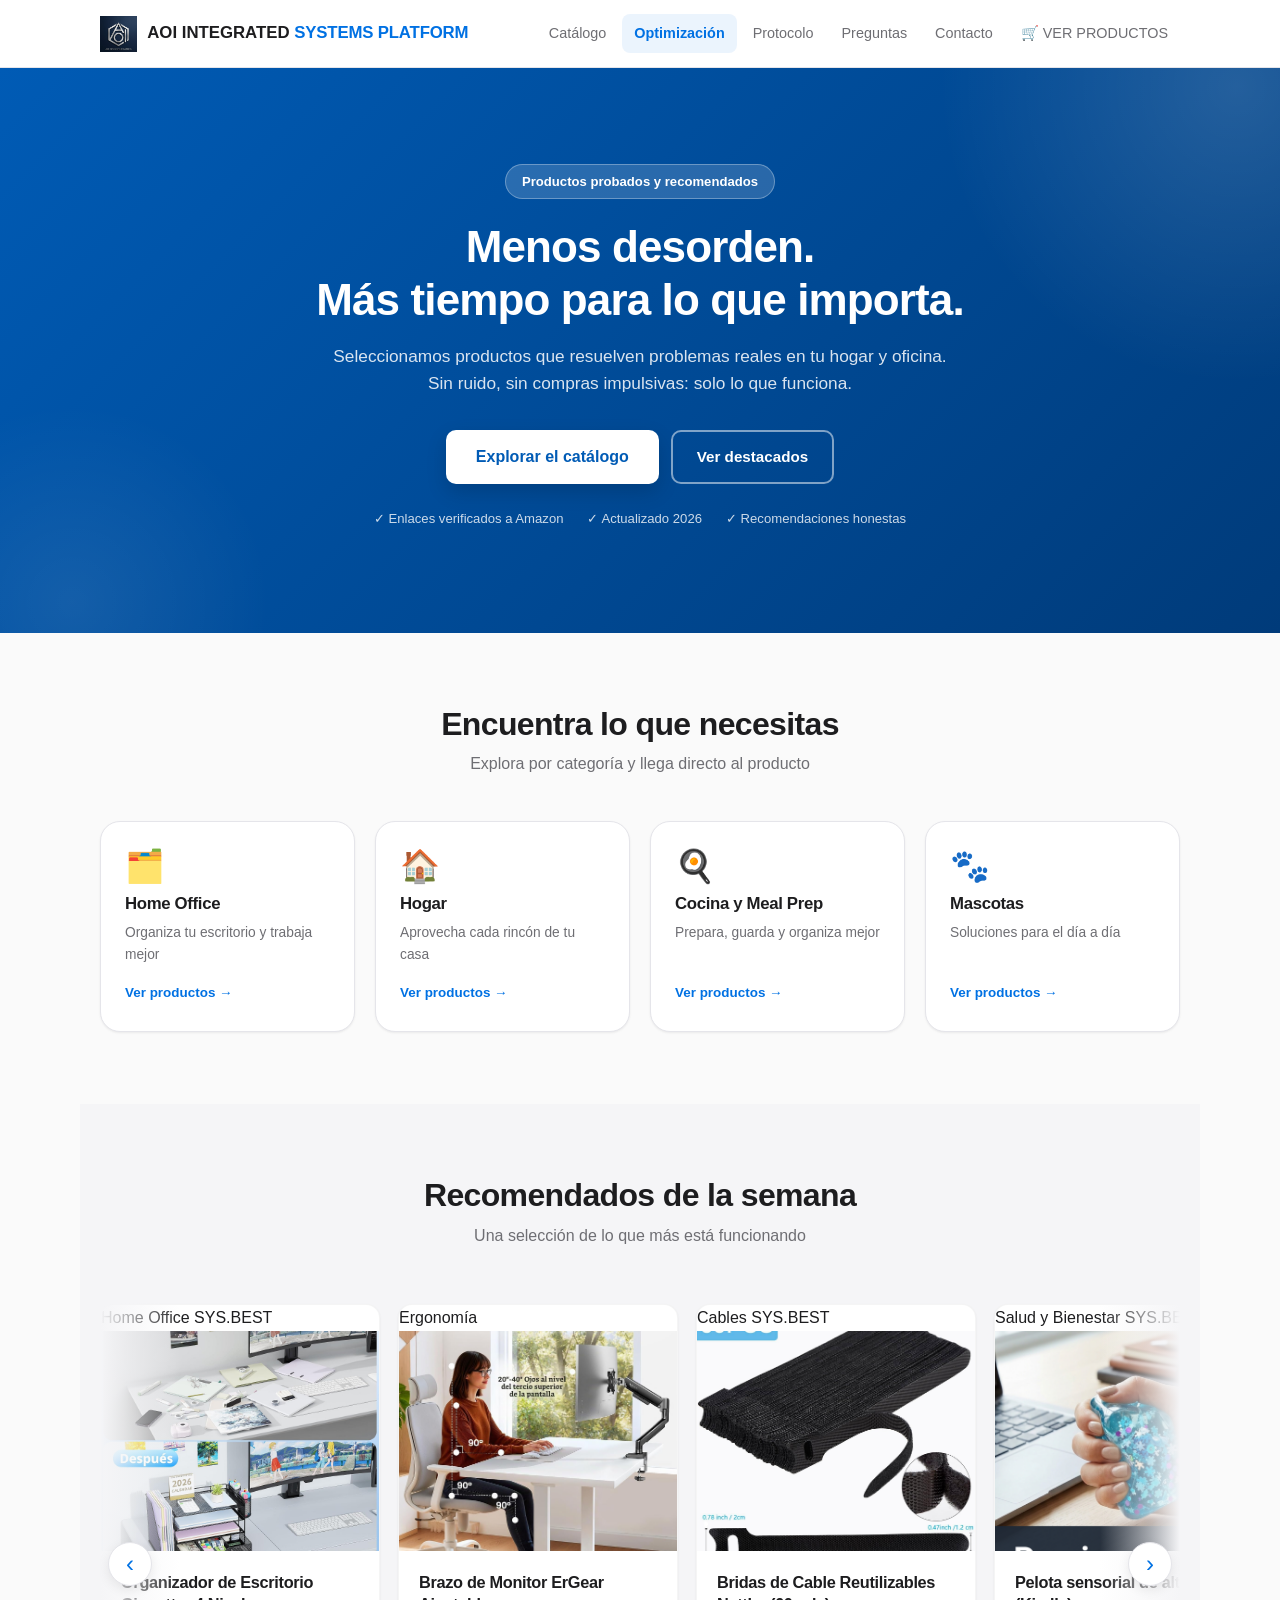
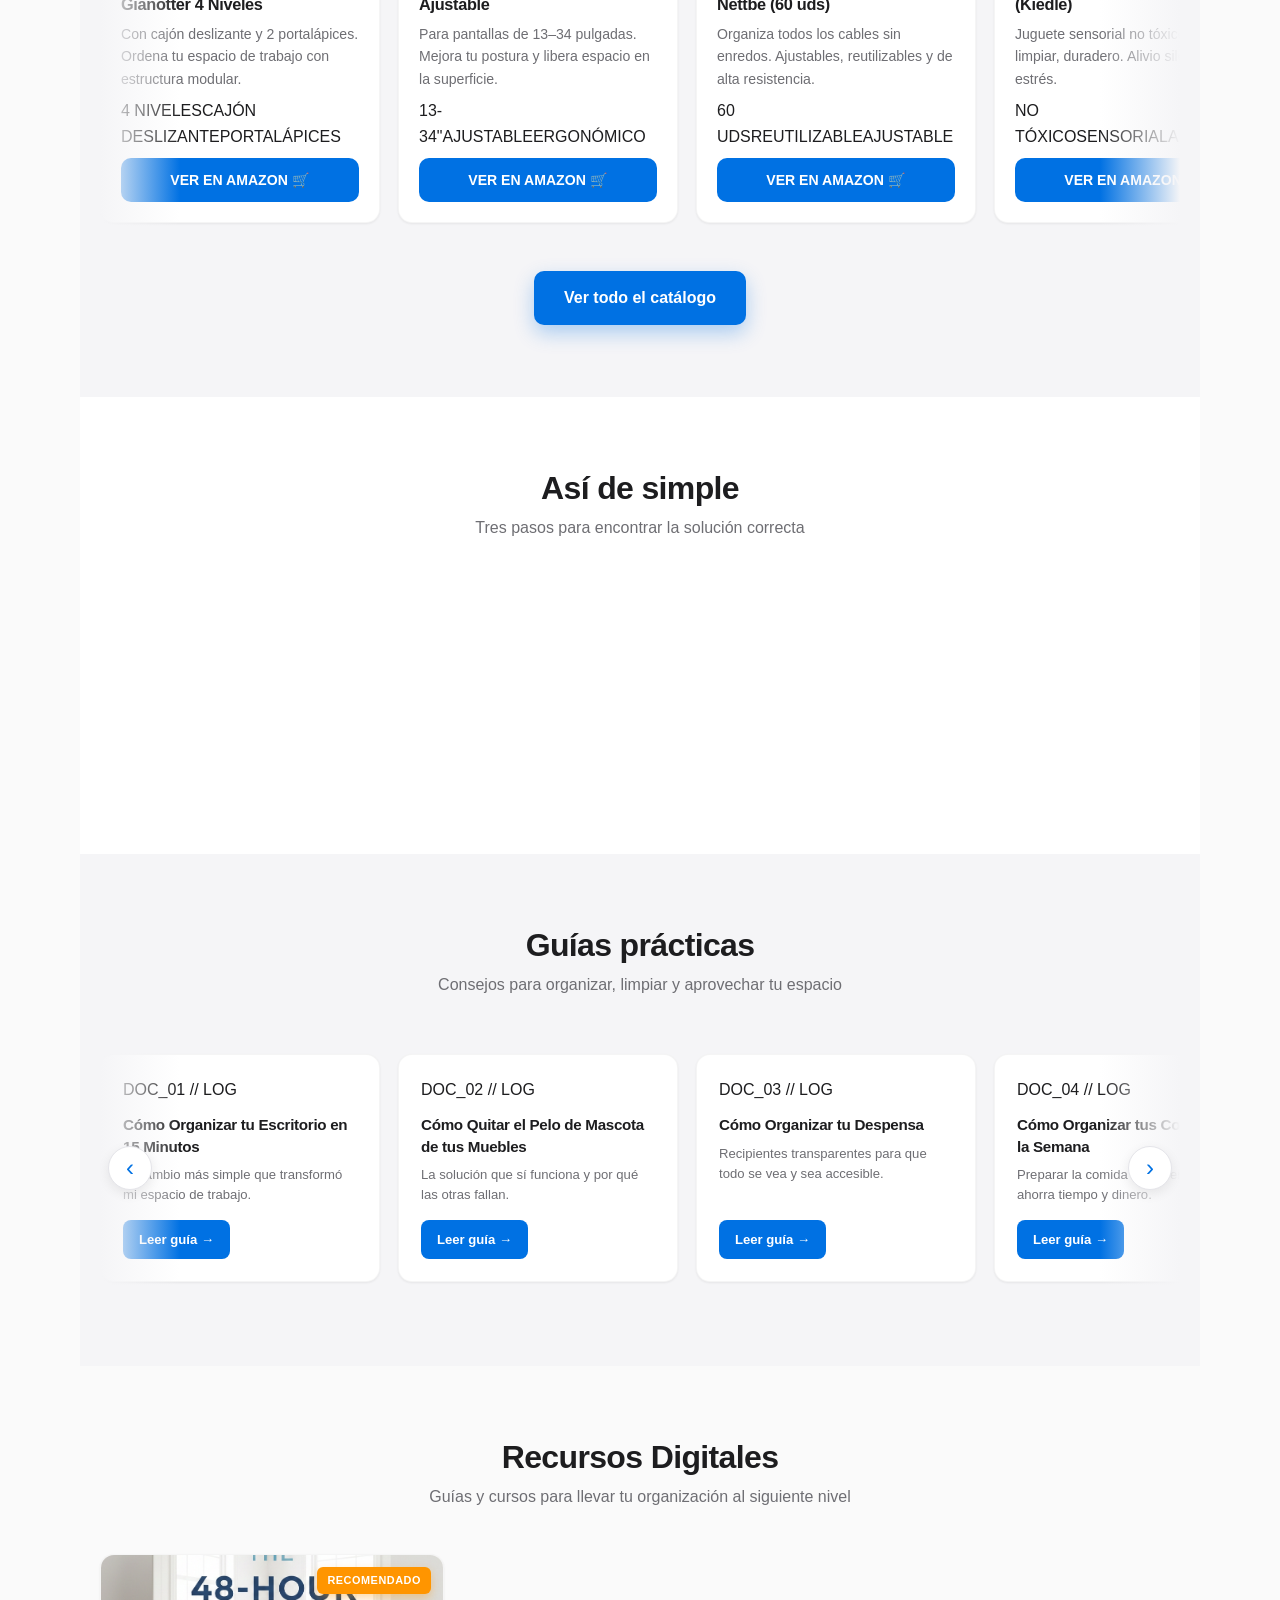
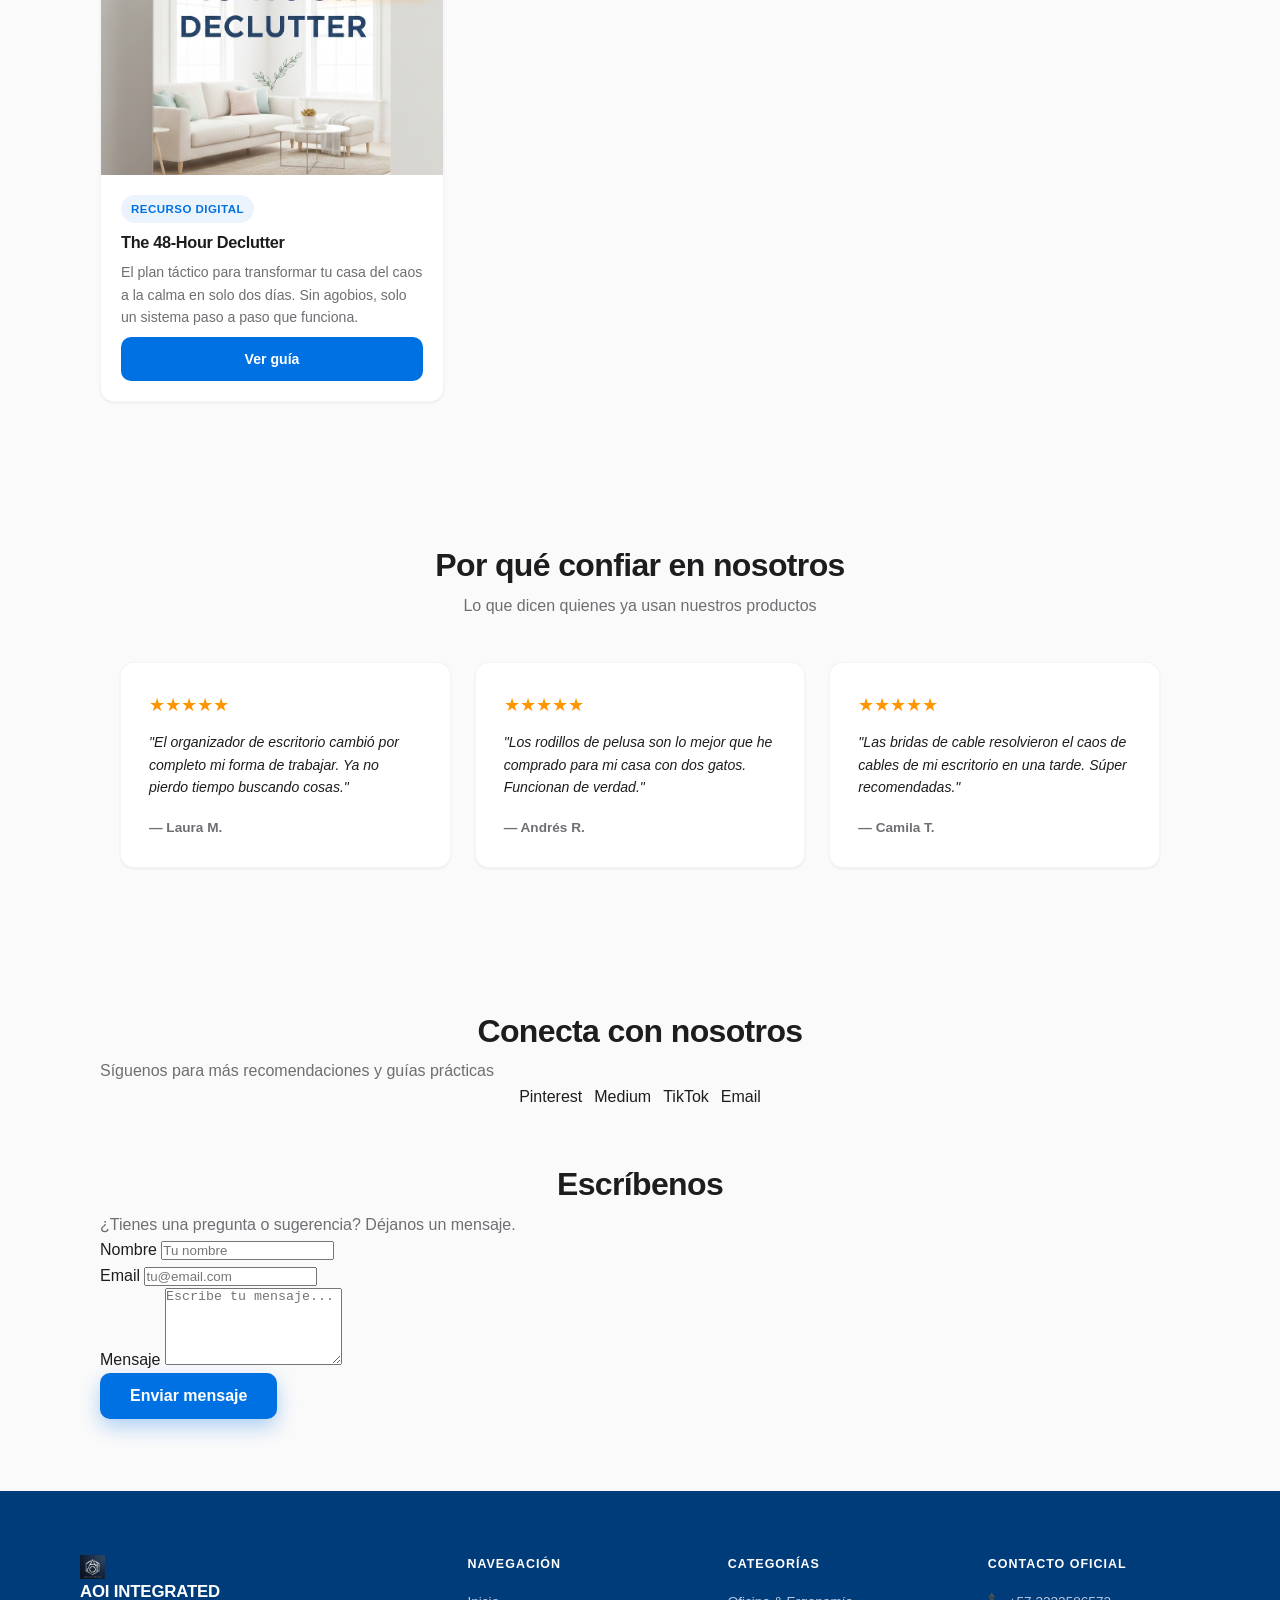
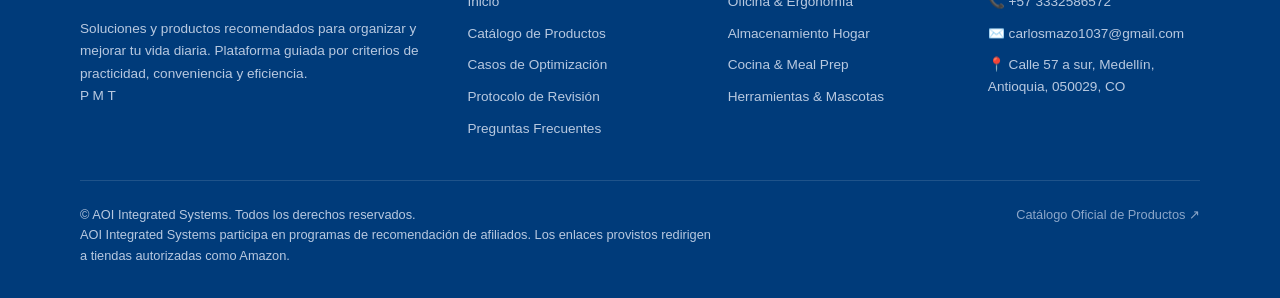
==== commit 80ca4332: "repair" ====
--- a/index.html
+++ b/index.html
@@ -8,159 +8,145 @@
   })(window,document,'script','dataLayer','GTM-NTPRTN28');</script>
   <meta charset="UTF-8">
   <meta name="viewport" content="width=device-width, initial-scale=1.0">
-  <title>AOI Integrated Systems | Soluciones Técnicas</title>
-  <meta name="description" content="Optimización sistemática para tu hogar y oficina. Productos recomendados y guías prácticas.">
+  <title>AOI Integrated Systems | Soluciones para tu Hogar y Oficina</title>
+  <meta name="description" content="Productos recomendados, guías prácticas y soluciones para organizar tu hogar y oficina.">
   <link rel="icon" type="image/png" href="img/favicon.ico">
   <link rel="stylesheet" href="css/style.css">
 </head>
 <body>
 <noscript><iframe src="https://www.googletagmanager.com/ns.html?id=GTM-NTPRTN28" height="0" width="0" style="display:none;visibility:hidden"></iframe></noscript>
 
+<!-- HERO: propuesta de valor + CTA directo al catálogo -->
 <section class="hero">
   <div class="hero-content">
-    <div class="hero-top-bar">
-      <span class="tech-label">● SYS.STATUS // COMPONENTES OPTIMIZADOS</span>
-      <span class="tech-label" style="color:var(--texto-mutado)">VERIFIED CATALOG</span>
+    <span class="badge">Productos probados y recomendados</span>
+    <h1>Menos desorden.<br>Más tiempo para lo que importa.</h1>
+    <p>Seleccionamos productos que resuelven problemas reales en tu hogar y oficina. Sin ruido, sin compras impulsivas: solo lo que funciona.</p>
+    <div class="hero-actions">
+      <a href="productos.html" class="btn-primary">Explorar el catálogo</a>
+      <a href="#destacados" class="btn-secondary">Ver destacados</a>
     </div>
-    
-    <h1>¿Listo para <span>transformar y organizar</span> tu entorno diario?</h1>
-    <p>Accede a nuestra selección técnica completa disponible en Amazon. Optimiza tus espacios de trabajo, almacena Meal Prep y hogar con soluciones modulares y funcionales.</p>
-    
-    <div class="hero-badges">
-      <span class="hero-badge">📊 100% UTILIDAD PRÁCTICA</span>
-      <span class="hero-badge">🍱 MEAL PREP & ALMACENAMIENTO</span>
-      <span class="hero-badge">🛒 COMPRA SEGURA EN AMAZON</span>
+    <ul class="hero-trust">
+      <li>✓ Enlaces verificados a Amazon</li>
+      <li>✓ Actualizado 2026</li>
+      <li>✓ Recomendaciones honestas</li>
+    </ul>
+  </div>
+</section>
+
+<!-- CATEGORÍAS VISUALES -->
+<section class="section section-categories" id="categorias">
+  <h2>Encuentra lo que necesitas</h2>
+  <p class="subtitle">Explora por categoría y llega directo al producto</p>
+  <div class="category-grid">
+    <a href="productos.html#cat-home-office" class="category-card">
+      <span class="category-icon">🗂️</span>
+      <h3>Home Office</h3>
+      <p>Organiza tu escritorio y trabaja mejor</p>
+      <span class="category-link">Ver productos →</span>
+    </a>
+    <a href="productos.html#cat-hogar" class="category-card">
+      <span class="category-icon">🏠</span>
+      <h3>Hogar</h3>
+      <p>Aprovecha cada rincón de tu casa</p>
+      <span class="category-link">Ver productos →</span>
+    </a>
+    <a href="productos.html#cat-cocina" class="category-card">
+      <span class="category-icon">🍳</span>
+      <h3>Cocina y Meal Prep</h3>
+      <p>Prepara, guarda y organiza mejor</p>
+      <span class="category-link">Ver productos →</span>
+    </a>
+    <a href="productos.html#cat-mascotas" class="category-card">
+      <span class="category-icon">🐾</span>
+      <h3>Mascotas</h3>
+      <p>Soluciones para el día a día</p>
+      <span class="category-link">Ver productos →</span>
+    </a>
+  </div>
+</section>
+
+<!-- DESTACADOS EN CARRUSEL -->
+<section class="section carousel-section" id="destacados">
+  <h2>Recomendados de la semana</h2>
+  <p class="subtitle">Una selección de lo que más está funcionando</p>
+  <div class="carousel-wrapper">
+    <div class="carousel-track" id="productos-destacados"></div>
+  </div>
+  <div style="text-align:center;margin-top:36px;">
+    <a href="productos.html" class="btn-primary">Ver todo el catálogo</a>
+  </div>
+</section>
+
+<!-- CÓMO FUNCIONA -->
+<section class="section section-how">
+  <h2>Así de simple</h2>
+  <p class="subtitle">Tres pasos para encontrar la solución correcta</p>
+  <div class="how-grid">
+    <div class="how-step">
+      <span class="how-num">1</span>
+      <h3>Explora por categoría</h3>
+      <p>Encuentra el problema que quieres resolver: escritorio, cocina, limpieza o mascotas.</p>
     </div>
-
-    <div class="hero-actions">
-      <a href="productos.html" class="btn-primary">Explorar selección completa</a>
-      <a href="#categorias" class="btn-secondary">Ver categorías</a>
+    <div class="how-step">
+      <span class="how-num">2</span>
+      <h3>Lee la recomendación</h3>
+      <p>Cada producto tiene una descripción breve y honesta de por qué lo elegimos.</p>
+    </div>
+    <div class="how-step">
+      <span class="how-num">3</span>
+      <h3>Compra en Amazon</h3>
+      <p>Haz clic en “Ver en Amazon” y compra directamente en la plataforma de confianza.</p>
     </div>
   </div>
 </section>
 
-<section class="section section-categories" id="categorias">
-  <h2 style="text-align:left; border-left:4px solid var(--azul); padding-left:16px; margin-bottom:40px;">Matriz de Categorías</h2>
-  <div class="category-grid">
-    <a href="productos.html#cat-home-office" class="category-card">
-      <span class="category-icon">🖥️</span>
-      <h3>Home Office</h3>
-      <p>Ergonomía, organización de escritorio y cables.</p>
-      <span class="category-link">Inicializar Módulo →</span>
-    </a>
-    <a href="productos.html#cat-hogar" class="category-card">
-      <span class="category-icon">🏠</span>
-      <h3>Almacenamiento Hogar</h3>
-      <p>Optimización de clósets, cajones y espacios muertos.</p>
-      <span class="category-link">Inicializar Módulo →</span>
-    </a>
-    <a href="productos.html#cat-cocina" class="category-card">
-      <span class="category-icon">🍱</span>
-      <h3>Cocina & Meal Prep</h3>
-      <p>Recipientes, organización de despensa y preparación.</p>
-      <span class="category-link">Inicializar Módulo →</span>
-    </a>
-    <a href="productos.html#cat-mascotas" class="category-card">
-      <span class="category-icon">🐾</span>
-      <h3>Mascotas & Limpieza</h3>
-      <p>Control de pelo, paseo y mantenimiento profundo.</p>
-      <span class="category-link">Inicializar Módulo →</span>
-    </a>
-  </div>
-</section>
-
-<!-- Protocolo de trabajo -->
-<section class="section section-how">
-  <div style="text-align:center; margin-bottom:48px;">
-    <span class="tech-label" style="background:rgba(0,113,227,.1); padding:6px 12px; border-radius:20px;">Metodología de Revisión Técnica</span>
-    <h2 style="margin-top:16px;">El Protocolo AOI Integrated</h2>
-    <p class="subtitle">Garantizamos que cada producto recomendado cumpla con criterios estrictos de usabilidad, Meal Prep y practicidad.</p>
-  </div>
-  
-  <div class="how-grid">
-    <div class="how-step">
-      <span class="how-num">01</span>
-      <h3>Diagnóstico Necesidad</h3>
-      <p>Identificamos los puntos de fricción más comunes en el hogar y espacio de trabajo: desorden de cables, falta de espacio o ausencia de Meal Prep.</p>
-    </div>
-    <div class="how-step">
-      <span class="how-num">02</span>
-      <h3>Filtrado Funcional</h3>
-      <p>Evaluamos productos basándonos exclusivamente en su eficacia práctica, materiales resistentes y facilidad de montaje o integración.</p>
-    </div>
-    <div class="how-step">
-      <span class="how-num">03</span>
-      <h3>Prueba de Valor</h3>
-      <p>Verificamos que el costo sea accesible para el mercado y que la innovación ofrezca una mejora real en la rutina diaria.</p>
-    </div>
-    <div class="how-step">
-      <span class="how-num">04</span>
-      <h3>Enlace de Adquisición</h3>
-      <p>Conectamos de forma transparente al usuario con la plataforma de compra confiable en Amazon para una entrega rápida.</p>
-    </div>
-  </div>
-</section>
-
-<!-- Carrusel de Guías -->
-<section class="carousel-section" id="blog">
-  <div style="max-width:var(--contenedor); margin:0 auto 40px; padding:0 24px;">
-    <span class="tech-label">● DATA.LOG // GUÍAS PRÁCTICAS</span>
-    <h2 style="margin-top:12px;">Documentación de Optimización</h2>
-    <p class="subtitle" style="text-align:left; margin:0; max-width:600px;">Consejos accionables para organizar, limpiar y aprovechar mejor cada centímetro de tu espacio.</p>
-  </div>
-  
+<!-- GUÍAS: carrusel que gira infinitamente -->
+<section class="section carousel-section" id="blog">
+  <h2>Guías prácticas</h2>
+  <p class="subtitle">Consejos para organizar, limpiar y aprovechar tu espacio</p>
   <div class="carousel-wrapper">
     <div class="carousel-track" id="guias-carrusel"></div>
   </div>
 </section>
 
-<!-- Recursos Digitales -->
-<section class="section" id="recursos" style="margin-top:80px; margin-bottom:80px;">
-  <div style="text-align:center; margin-bottom:40px;">
-    <span class="tech-label" style="color:#fff;">SYS.RESOURCES // DIGITAL ASSETS</span>
-    <h2 style="margin-top:12px;">Recursos Digitales</h2>
-    <p class="subtitle" style="color:rgba(255,255,255,.8);">Guías y cursos para llevar tu organización al siguiente nivel</p>
-  </div>
-  <div class="grid" id="recursos-digitales" style="max-width:800px; margin:0 auto;"></div>
+<!-- RECURSOS DIGITALES -->
+<section class="section" id="recursos">
+  <h2>Recursos Digitales</h2>
+  <p class="subtitle">Guías y cursos para llevar tu organización al siguiente nivel</p>
+  <div class="grid" id="recursos-digitales"></div>
 </section>
 
-<!-- Testimonios -->
-<section class="section" style="background:#fff; border-top:1px solid var(--gris-borde);">
-  <div style="text-align:center; margin-bottom:48px;">
-    <span class="tech-label">USER.FEEDBACK // VERIFIED</span>
-    <h2 style="margin-top:12px;">Casos de Éxito</h2>
-  </div>
-  <div class="grid" style="max-width:1000px; margin:0 auto;">
-    <div class="card" style="background:var(--gris-fondo);">
-      <div class="card-body">
-        <div style="color:var(--ambar); font-size:1.2rem; margin-bottom:12px;">★★★★★</div>
-        <p style="font-style:italic; color:var(--texto-oscuro);">"El organizador de escritorio cambió por completo mi forma de trabajar. Ya no pierdo tiempo buscando cosas."</p>
-        <span class="tech-label" style="margin-top:16px;">— LAURA M.</span>
-      </div>
+<!-- TESTIMONIOS -->
+<section class="section testimonials">
+  <h2>Por qué confiar en nosotros</h2>
+  <p class="subtitle">Lo que dicen quienes ya usan nuestros productos</p>
+  <div class="testimonial-grid" style="display:grid;grid-template-columns:repeat(auto-fill,minmax(280px,1fr));gap:24px;max-width:1040px;margin:0 auto;">
+    <div class="card" style="padding:28px;">
+      <div style="color:var(--ambar);font-size:1.1rem;margin-bottom:12px;">★★★★★</div>
+      <p style="font-style:italic;color:var(--texto);margin-bottom:18px;">"El organizador de escritorio cambió por completo mi forma de trabajar. Ya no pierdo tiempo buscando cosas."</p>
+      <div style="font-weight:700;font-size:.85rem;color:var(--texto-suave);">— Laura M.</div>
     </div>
-    <div class="card" style="background:var(--gris-fondo);">
-      <div class="card-body">
-        <div style="color:var(--ambar); font-size:1.2rem; margin-bottom:12px;">★★★★★</div>
-        <p style="font-style:italic; color:var(--texto-oscuro);">"Los rodillos de pelusa son lo mejor que he comprado para mi casa con dos gatos. Funcionan de verdad."</p>
-        <span class="tech-label" style="margin-top:16px;">— ANDRÉS R.</span>
-      </div>
+    <div class="card" style="padding:28px;">
+      <div style="color:var(--ambar);font-size:1.1rem;margin-bottom:12px;">★★★★★</div>
+      <p style="font-style:italic;color:var(--texto);margin-bottom:18px;">"Los rodillos de pelusa son lo mejor que he comprado para mi casa con dos gatos. Funcionan de verdad."</p>
+      <div style="font-weight:700;font-size:.85rem;color:var(--texto-suave);">— Andrés R.</div>
     </div>
-    <div class="card" style="background:var(--gris-fondo);">
-      <div class="card-body">
-        <div style="color:var(--ambar); font-size:1.2rem; margin-bottom:12px;">★★★★★</div>
-        <p style="font-style:italic; color:var(--texto-oscuro);">"Las bridas de cable resolvieron el caos de mi escritorio en una tarde. Súper recomendadas."</p>
-        <span class="tech-label" style="margin-top:16px;">— CAMILA T.</span>
-      </div>
+    <div class="card" style="padding:28px;">
+      <div style="color:var(--ambar);font-size:1.1rem;margin-bottom:12px;">★★★★★</div>
+      <p style="font-style:italic;color:var(--texto);margin-bottom:18px;">"Las bridas de cable resolvieron el caos de cables de mi escritorio en una tarde. Súper recomendadas."</p>
+      <div style="font-weight:700;font-size:.85rem;color:var(--texto-suave);">— Camila T.</div>
     </div>
   </div>
 </section>
 
+<!-- CONTACTO -->
 <section class="section contact" id="contacto">
-  <h2>Establecer Conexión</h2>
-  <p class="subtitle">Síguenos para más recomendaciones y guías técnicas</p>
-  <div class="social" id="contacto-redes"></div>
-  <h2 style="margin-top:56px; font-size:1.5rem;">Enviar Mensaje Directo</h2>
-  <p class="subtitle">¿Tienes una pregunta o sugerencia? Inicia una transmisión.</p>
+  <h2>Conecta con nosotros</h2>
+  <p>Síguenos para más recomendaciones y guías prácticas</p>
+  <div class="social" id="contacto-redes" style="display:flex;justify-content:center;gap:12px;flex-wrap:wrap;margin-bottom:24px;"></div>
+  <h2 style="margin-top:56px;">Escríbenos</h2>
+  <p>¿Tienes una pregunta o sugerencia? Déjanos un mensaje.</p>
   <div id="formulario-contacto"></div>
 </section>
 
@@ -172,6 +158,7 @@
 <script src="js/formulario.js"></script>
 <script src="js/main.js"></script>
 <script>
+  renderProductos('#productos-destacados', 6);
   renderRecursos('recursos-digitales');
   renderGuias('guias-carrusel');
   renderContacto('contacto-redes');
--- a/css/style.css
+++ b/css/style.css
@@ -1,31 +1,36 @@
 ﻿/* =========================================================
-   AOI Integrated Systems — Tech System Design
-   Estética: Dashboard, Alta Tecnología, Azul Eléctrico, Oscuro.
+   AOI Integrated Systems — Diseño Claro y Profesional
+   Azul del logo protagonista. Cero fondos negros pesados.
    ========================================================= */
 
 :root{
   /* Paleta */
   --azul:#0071e3;
   --azul-hover:#0062c3;
-  --azul-claro:#38bdf8;
-  --oscuro-fondo:#0a1128;
-  --oscuro-tarjeta:#111c33;
-  --oscuro-borde:#1e293b;
-  --gris-fondo:#f8fafc;
-  --gris-borde:#e2e8f0;
-  --texto-claro:#f8fafc;
-  --texto-oscuro:#0f172a;
-  --texto-mutado:#94a3b8;
-  --ambar:#f59e0b;
-  --verde:#10b981;
+  --azul-claro:#4da3ff;
+  --azul-profundo:#003b7a;
+  --azul-medio:#005bb5;
+  
+  --gris:#fafafa;
+  --gris-2:#f5f5f7;
+  --gris-3:#e5e5ea;
+  
+  --texto:#1d1d1f;
+  --texto-suave:#6e6e73;
+  --ambar:#ff9500;
+  --verde:#34c759;
+  --rojo:#ff3b30;
 
   /* Sistema */
-  --radio:6px;
-  --radio-lg:10px;
-  --contenedor:1140px;
+  --radio-sm:10px;
+  --radio:14px;
+  --radio-lg:20px;
+  --sombra-sm:0 1px 3px rgba(0,0,0,.04),0 1px 2px rgba(0,0,0,.03);
+  --sombra:0 4px 14px rgba(0,0,0,.06),0 2px 6px rgba(0,0,0,.04);
+  --sombra-hover:0 14px 40px rgba(0,0,0,.10),0 6px 16px rgba(0,0,0,.06);
+  --contenedor:1120px;
   --ease:cubic-bezier(.2,.7,.2,1);
-  --fuente:-apple-system,BlinkMacSystemFont,'Segoe UI',Roboto,Helvetica,Arial,sans-serif;
-  --fuente-mono:'Courier New',Courier,monospace;
+  --fuente:-apple-system,BlinkMacSystemFont,'Segoe UI',Roboto,'Helvetica Neue',Arial,sans-serif;
 }
 
 /* ---------- Reset ---------- */
@@ -33,310 +38,187 @@
 html{scroll-behavior:smooth;-webkit-text-size-adjust:100%}
 body{
   font-family:var(--fuente);
-  background:var(--gris-fondo);
-  color:var(--texto-oscuro);
+  background:var(--gris);
+  color:var(--texto);
   line-height:1.6;
   -webkit-font-smoothing:antialiased;
 }
 img{max-width:100%;display:block}
 a{text-decoration:none;color:inherit}
-section{scroll-margin-top:80px}
+section{scroll-margin-top:88px}
 
 /* ---------- Tipografía ---------- */
-h1,h2,h3,h4{color:inherit;line-height:1.2;letter-spacing:-.02em}
-h1{font-size:clamp(2.2rem,4vw,3.2rem);font-weight:800;text-transform:uppercase}
-h2{font-size:clamp(1.6rem,3vw,2.2rem);font-weight:800;text-transform:uppercase}
-h3{font-size:1.1rem;font-weight:700}
-p{color:var(--texto-mutado)}
-
-/* Etiqueta técnica monoespaciada */
-.tech-label {
-  font-family: var(--fuente-mono);
-  font-size: 0.75rem;
-  text-transform: uppercase;
-  letter-spacing: 0.1em;
-  color: var(--azul-claro);
-  display: inline-flex;
-  align-items: center;
-  gap: 8px;
-}
+h1,h2,h3,h4{color:var(--texto);line-height:1.2;letter-spacing:-.02em}
+h1{font-size:clamp(2rem,4vw,2.75rem);font-weight:800}
+h2{font-size:clamp(1.5rem,2.6vw,2rem);font-weight:800;margin-bottom:8px}
+h3{font-size:1.05rem;font-weight:700}
+h4{font-size:.98rem;font-weight:700}
+p{color:var(--texto-suave)}
 
 /* ---------- Contenedor ---------- */
-.section{max-width:var(--contenedor);margin:0 auto;padding:80px 24px;}
-.section h2{text-align:center;margin-bottom:12px}
-.section .subtitle{text-align:center;color:var(--texto-mutado);margin:0 auto 48px;max-width:640px;font-size:1rem}
+.section{max-width:var(--contenedor);margin:0 auto;padding:72px 20px;}
+.section h2{text-align:center}
+.section .subtitle{text-align:center;color:var(--texto-suave);margin:0 auto 44px;max-width:640px;font-size:1rem}
 
 /* ---------- NAV ---------- */
 .nav{
-  background:var(--oscuro-fondo);
-  border-bottom:1px solid var(--oscuro-borde);
+  background:rgba(255,255,255,.94);
+  backdrop-filter:saturate(160%) blur(12px);
+  -webkit-backdrop-filter:saturate(160%) blur(12px);
+  border-bottom:1px solid var(--gris-3);
   position:sticky;top:0;z-index:100;
-}
-.nav-inner{
-  max-width:var(--contenedor);margin:0 auto;padding:16px 24px;
-  display:flex;justify-content:space-between;align-items:center;gap:16px;
-}
-.logo{display:flex;align-items:center;gap:12px;font-weight:800;font-size:1.1rem;color:#fff}
-.logo img{height:40px;width:auto}
-.logo span{color:var(--azul-claro);font-family:var(--fuente-mono);font-size:0.8rem;display:block;line-height:1.2}
-.nav-links{display:flex;gap:8px;font-family:var(--fuente-mono);font-size:0.85rem;align-items:center}
-.nav-links a{
-  padding:8px 12px;color:var(--texto-mutado);text-transform:uppercase;transition:color .2s;
-}
-.nav-links a:hover{color:#fff}
-.nav-links a.active{color:var(--azul-claro)}
-.nav-cta{
-  background:var(--azul);color:#fff!important;padding:10px 20px;border-radius:var(--radio);
-  font-family:var(--fuente);font-weight:600;display:flex;align-items:center;gap:8px;
-}
-.nav-cta:hover{background:var(--azul-hover)}
-
-/* ---------- HERO (Estilo Dashboard) ---------- */
+  transition:box-shadow .25s var(--ease);
+}
+.nav.is-scrolled{box-shadow:0 1px 0 rgba(0,0,0,.04),0 6px 20px rgba(0,0,0,.06)}
+.nav-inner{max-width:var(--contenedor);margin:0 auto;padding:14px 20px;display:flex;justify-content:space-between;align-items:center;gap:16px;}
+.logo{display:flex;align-items:center;gap:10px;font-weight:800;font-size:1.05rem;color:var(--texto)}
+.logo img{height:36px;width:auto}
+.logo span{color:var(--azul);letter-spacing:-.01em}
+.nav-links{display:flex;gap:4px;font-size:.9rem;align-items:center}
+.nav-links a{padding:8px 12px;border-radius:8px;color:var(--texto-suave);font-weight:500;transition:color .2s var(--ease),background .2s var(--ease);}
+.nav-links a:hover{color:var(--texto);background:var(--gris-2)}
+.nav-links a.active{color:var(--azul);background:rgba(0,113,227,.08);font-weight:700}
+
+/* ---------- HERO AZUL ---------- */
 .hero{
-  background:var(--oscuro-fondo);
-  position:relative;
-  padding:80px 24px 100px;
-  overflow:hidden;
-}
-/* Patrón de cuadrícula de fondo */
-.hero::before {
-  content:'';position:absolute;inset:0;
-  background-image:
-    linear-gradient(rgba(255,255,255,.03) 1px, transparent 1px),
-    linear-gradient(90deg, rgba(255,255,255,.03) 1px, transparent 1px);
-  background-size:40px 40px;
-  z-index:1; pointer-events: none;
-}
-.hero-content{
-  position:relative; z-index:2; max-width:900px; margin:0 auto;
-  background:rgba(17, 28, 51, 0.6);
-  backdrop-filter:blur(12px);
-  border:1px solid var(--oscuro-borde);
-  border-radius:var(--radio-lg);
-  padding:48px;
-  text-align:left;
-  box-shadow:0 20px 40px rgba(0,0,0,0.4);
-}
-.hero-top-bar {
-  display: flex; justify-content: space-between; align-items: center;
-  border-bottom: 1px solid var(--oscuro-borde);
-  padding-bottom: 16px; margin-bottom: 32px;
-}
-.hero h1{color:#fff;margin-bottom:16px;}
-.hero h1 span{color:var(--azul-claro);}
-.hero p{color:var(--texto-mutado);font-size:1.1rem;max-width:600px;margin-bottom:32px}
-.hero-badges{display:flex;gap:12px;flex-wrap:wrap;margin-bottom:32px;}
-.hero-badge {
-  background:rgba(255,255,255,.05); border:1px solid rgba(255,255,255,.1);
-  padding:8px 16px;border-radius:20px;font-family:var(--fuente-mono);font-size:0.75rem;
-  color:#e2e8f0; display: flex; align-items: center; gap: 8px;
-}
-.hero-actions{display:flex;gap:16px;flex-wrap:wrap;}
+  background:linear-gradient(135deg,var(--azul-medio) 0%,var(--azul-profundo) 100%);
+  color:#fff;padding:96px 20px 104px;text-align:center;position:relative;overflow:hidden;
+}
+.hero::before{content:'';position:absolute;top:-50%;right:-20%;width:600px;height:600px;background:radial-gradient(circle,rgba(255,255,255,.14) 0%,transparent 70%);border-radius:50%;pointer-events:none;}
+.hero::after{content:'';position:absolute;bottom:-30%;left:-10%;width:400px;height:400px;background:radial-gradient(circle,rgba(255,255,255,.08) 0%,transparent 70%);border-radius:50%;pointer-events:none;}
+.hero-content{position:relative;z-index:2;max-width:820px;margin:0 auto}
+.hero h1{margin-bottom:16px;color:#fff}
+.hero p{font-size:1.08rem;color:rgba(255,255,255,.85);max-width:620px;margin:0 auto 32px}
+.hero .badge{display:inline-block;background:rgba(255,255,255,.16);color:#fff;padding:6px 16px;border-radius:20px;font-size:.82rem;font-weight:700;margin-bottom:22px;border:1px solid rgba(255,255,255,.3);}
+
+.hero-actions{display:flex;gap:12px;justify-content:center;flex-wrap:wrap;margin-bottom:24px;}
+.hero-actions .btn-secondary{margin-top:0}
+.hero-trust{display:flex;justify-content:center;gap:24px;flex-wrap:wrap;list-style:none;padding:0;color:rgba(255,255,255,.8);font-size:.82rem;font-weight:500;}
+.hero-trust li{display:flex;align-items:center;gap:6px}
+
+.hero--compact{padding:72px 20px 80px}
+.hero--compact h1{font-size:clamp(1.8rem,3.5vw,2.6rem)}
+.hero--compact p{font-size:1rem;margin-bottom:0}
 
 /* ---------- Botones ---------- */
-.btn-primary,.btn-secondary,.btn{
-  display:inline-flex;align-items:center;justify-content:center;gap:10px;
-  font-weight:600;border-radius:var(--radio);transition:all .2s var(--ease);
-  cursor:pointer;border:0;font-family:var(--fuente);
-}
-.btn-primary{
-  background:var(--azul);color:#fff;padding:14px 28px;font-size:0.95rem;text-transform:uppercase;letter-spacing:.05em;
-}
-.btn-primary:hover{background:var(--azul-hover);transform:translateY(-2px)}
-.btn-secondary{
-  background:transparent;color:#fff;border:1px solid rgba(255,255,255,.2);padding:14px 28px;font-size:0.95rem;text-transform:uppercase;letter-spacing:.05em;
-}
-.btn-secondary:hover{background:rgba(255,255,255,.05);border-color:#fff}
-.section .btn-secondary{color:var(--texto-oscuro);border-color:var(--gris-borde);}
-.section .btn-secondary:hover{background:var(--gris-borde);border-color:var(--gris-borde)}
-.btn{
-  background:var(--azul);color:#fff;padding:14px 20px;font-size:0.9rem;width:100%;
-  text-transform:uppercase;letter-spacing:.05em;margin-top:auto;
-}
+.btn-primary,.btn-secondary,.btn{display:inline-flex;align-items:center;justify-content:center;gap:8px;font-weight:700;border-radius:var(--radio-sm);transition:transform .2s var(--ease),background .2s var(--ease),box-shadow .2s var(--ease),color .2s var(--ease),border-color .2s var(--ease);cursor:pointer;border:0;}
+.btn-primary{background:#fff;color:var(--azul-medio);padding:14px 30px;font-size:1rem;box-shadow:0 8px 20px rgba(0,0,0,.15);}
+.btn-primary:hover{background:#f0f7ff;transform:translateY(-1px);box-shadow:0 12px 26px rgba(0,0,0,.2)}
+.section .btn-primary,.contact .btn-primary,.contact-form .btn-primary{background:var(--azul);color:#fff;box-shadow:0 8px 20px rgba(0,113,227,.3);}
+.section .btn-primary:hover,.contact .btn-primary:hover,.contact-form .btn-primary:hover{background:var(--azul-hover);box-shadow:0 12px 26px rgba(0,113,227,.4);}
+.btn-secondary{background:transparent;color:var(--azul);border:2px solid var(--azul);padding:12px 24px;font-size:.95rem;margin-top:20px;}
+.btn-secondary:hover{background:var(--azul);color:#fff;transform:translateY(-1px)}
+.hero .btn-secondary{color:#fff;border-color:rgba(255,255,255,.5);margin-top:0}
+.hero .btn-secondary:hover{background:#fff;color:var(--azul-medio);border-color:#fff}
+.btn{background:var(--azul);color:#fff;padding:11px 18px;font-size:.88rem;width:100%;margin-top:auto;}
 .btn:hover{background:var(--azul-hover)}
 
-/* ---------- Grid & Cards (Estilo Productos) ---------- */
-.grid{display:grid;grid-template-columns:repeat(auto-fill,minmax(280px,1fr));gap:24px}
-.card{
-  background:#fff;border:1px solid var(--gris-borde);border-radius:var(--radio-lg);
-  overflow:hidden;transition:transform .3s var(--ease),box-shadow .3s var(--ease);
-  display:flex;flex-direction:column;position:relative;
-}
-.card:hover{transform:translateY(-4px);box-shadow:0 12px 30px rgba(0,0,0,0.08);border-color:var(--azul-claro)}
-.card-top-bar{
-  background:var(--azul);color:#fff;padding:8px 16px;
-  font-family:var(--fuente-mono);font-size:0.75rem;text-transform:uppercase;letter-spacing:.1em;
-  display:flex;justify-content:space-between;align-items:center;
-}
-.card img{width:100%;height:220px;object-fit:cover;background:var(--gris-fondo);padding:16px}
-.card-body{padding:24px;flex:1;display:flex;flex-direction:column;gap:12px}
-.card h3{font-size:1.1rem;line-height:1.4;color:var(--texto-oscuro)}
-.card p{font-size:0.9rem;color:var(--texto-mutado);flex:1}
-/* Etiquetas de especificaciones en las cards */
-.card-tags{display:flex;gap:8px;flex-wrap:wrap;margin-bottom:8px}
-.card-tag{
-  font-family:var(--fuente-mono);font-size:0.7rem;text-transform:uppercase;
-  border:1px solid var(--gris-borde);padding:4px 8px;border-radius:4px;color:var(--texto-mutado);
-}
+/* ---------- Grid y Cards ---------- */
+.grid{display:grid;grid-template-columns:repeat(auto-fill,minmax(260px,1fr));gap:24px}
+.card{background:#fff;border-radius:var(--radio);overflow:hidden;box-shadow:var(--sombra-sm);border:1px solid rgba(0,0,0,.04);transition:transform .3s var(--ease),box-shadow .3s var(--ease),border-color .3s var(--ease);display:flex;flex-direction:column;position:relative;}
+.card:hover{transform:translateY(-6px);box-shadow:var(--sombra-hover);border-color:rgba(0,113,227,.2);}
+.card img{width:100%;height:220px;object-fit:cover;background:linear-gradient(135deg,var(--gris-3),#f0f0f3);transition:transform .5s var(--ease);}
+.card:hover img{transform:scale(1.04)}
+.card-body{padding:20px;flex:1;display:flex;flex-direction:column;gap:8px}
+.card .tag{display:inline-block;background:rgba(0,113,227,.08);color:var(--azul);font-size:.72rem;font-weight:700;letter-spacing:.04em;text-transform:uppercase;padding:5px 10px;border-radius:20px;align-self:flex-start;}
+.card h3{font-size:1.02rem;line-height:1.35;color:var(--texto)}
+.card p{font-size:.88rem;color:var(--texto-suave);flex:1}
+.card .badge-seller{position:absolute;top:12px;right:12px;background:var(--ambar);color:#fff;font-size:.68rem;font-weight:800;letter-spacing:.05em;text-transform:uppercase;padding:5px 10px;border-radius:6px;z-index:2;box-shadow:0 4px 10px rgba(255,149,0,.35);}
+.card .badge-new{position:absolute;top:12px;right:12px;background:var(--verde);color:#fff;font-size:.68rem;font-weight:800;letter-spacing:.05em;text-transform:uppercase;padding:5px 10px;border-radius:6px;z-index:2;}
+
+/* ---------- Carrusel ---------- */
+.carousel-section{background:var(--gris-2);overflow:hidden}
+.carousel-wrapper{position:relative;max-width:var(--contenedor);margin:0 auto;overflow:hidden;padding:12px 0;cursor:grab;}
+.carousel-wrapper.is-dragging{cursor:grabbing}
+.carousel-track{display:flex;gap:18px;width:max-content;transition:transform .45s var(--ease);user-select:none;}
+.carousel-track > .carousel-card,.carousel-track > .card{flex:0 0 280px;width:280px;}
+.carousel-card{background:#fff;padding:22px;border-radius:var(--radio);box-shadow:var(--sombra-sm);border:1px solid rgba(0,0,0,.04);transition:transform .3s var(--ease),box-shadow .3s var(--ease);display:flex;flex-direction:column;}
+.carousel-card:hover{transform:translateY(-4px);box-shadow:var(--sombra)}
+.carousel-card h4{font-size:.95rem;margin-bottom:8px;line-height:1.4;color:var(--texto)}
+.carousel-card p{font-size:.82rem;color:var(--texto-suave);margin-bottom:14px;line-height:1.55;flex:1}
+.carousel-card .read{display:inline-flex;align-items:center;gap:6px;background:var(--azul);color:#fff;padding:9px 16px;border-radius:8px;font-size:.82rem;font-weight:700;margin-top:auto;align-self:flex-start;transition:background .2s var(--ease),transform .2s var(--ease);}
+.carousel-card .read:hover{background:var(--azul-hover);transform:translateY(-1px)}
+.carousel-nav{position:absolute;top:50%;left:0;right:0;transform:translateY(-50%);display:flex;justify-content:space-between;padding:0 8px;pointer-events:none;z-index:5;}
+.carousel-btn{pointer-events:auto;width:44px;height:44px;border-radius:50%;border:1px solid var(--gris-3);background:#fff;color:var(--azul);font-size:1.5rem;line-height:1;display:flex;align-items:center;justify-content:center;cursor:pointer;box-shadow:0 4px 12px rgba(0,0,0,.08);transition:transform .2s var(--ease),background .2s var(--ease),color .2s var(--ease);}
+.carousel-btn:hover{background:var(--azul);color:#fff;border-color:var(--azul);transform:scale(1.08)}
+.carousel-wrapper::before,.carousel-wrapper::after{content:"";position:absolute;top:0;bottom:0;width:80px;z-index:2;pointer-events:none;}
+.carousel-wrapper::before{left:0;background:linear-gradient(to right,var(--gris-2),transparent)}
+.carousel-wrapper::after{right:0;background:linear-gradient(to left,var(--gris-2),transparent)}
 
 /* ---------- Categorías (Home) ---------- */
-.category-grid{display:grid;grid-template-columns:repeat(auto-fit,minmax(240px,1fr));gap:24px;}
-.category-card{
-  background:#fff;border:1px solid var(--gris-borde);border-radius:var(--radio);
-  padding:32px 24px;transition:border-color .2s;
-}
-.category-card:hover{border-color:var(--azul)}
-.category-icon{font-size:2rem;margin-bottom:16px;display:block}
-.category-card h3{color:var(--texto-oscuro);margin-bottom:8px}
-.category-card p{font-size:0.9rem;color:var(--texto-mutado);margin-bottom:16px}
-.category-link{color:var(--azul);font-family:var(--fuente-mono);font-size:0.8rem;text-transform:uppercase;font-weight:700}
-
-/* ---------- Protocolo / Pasos ---------- */
-.section-how{background:#fff;border-top:1px solid var(--gris-borde);border-bottom:1px solid var(--gris-borde)}
-.how-grid{display:grid;grid-template-columns:repeat(auto-fit,minmax(240px,1fr));gap:24px}
-.how-step{
-  border:1px solid var(--gris-borde);border-radius:var(--radio);padding:32px 24px;background:var(--gris-fondo);
-  position:relative;
-}
-.how-num{font-family:var(--fuente-mono);font-size:2rem;font-weight:800;color:var(--azul);opacity:0.2;position:absolute;top:16px;right:16px}
-.how-step h3{font-size:1rem;margin-bottom:12px;color:var(--texto-oscuro);text-transform:uppercase;font-family:var(--fuente-mono)}
-.how-step p{font-size:0.85rem;color:var(--texto-mutado)}
-
-/* ---------- Carrusel ---------- */
-.carousel-section{background:var(--oscuro-fondo);padding:80px 0;overflow:hidden}
-.carousel-section h2{color:#fff}
-.carousel-section .subtitle{color:var(--texto-mutado)}
-.carousel-wrapper{position:relative;max-width:var(--contenedor);margin:0 auto;overflow:hidden;padding:12px 24px;cursor:grab}
-.carousel-wrapper.is-dragging{cursor:grabbing}
-.carousel-track{display:flex;gap:24px;width:max-content;transition:transform .45s var(--ease);user-select:none;}
-.carousel-track > .carousel-card{flex:0 0 320px;width:320px}
-.carousel-card{
-  background:var(--oscuro-tarjeta);border:1px solid var(--oscuro-borde);border-radius:var(--radio-lg);
-  padding:24px;display:flex;flex-direction:column;
-}
-.carousel-card h4{font-size:1rem;color:#fff;margin-bottom:12px;line-height:1.4}
-.carousel-card p{font-size:0.85rem;color:var(--texto-mutado);margin-bottom:20px;flex:1;line-height:1.6}
-.carousel-card .read{
-  display:inline-flex;align-items:center;justify-content:center;
-  background:transparent;color:var(--azul-claro);border:1px solid var(--azul-claro);
-  padding:10px 16px;border-radius:var(--radio);font-size:0.8rem;font-weight:700;text-transform:uppercase;
-  font-family:var(--fuente-mono);transition:all .2s;margin-top:auto;
-}
-.carousel-card .read:hover{background:var(--azul-claro);color:var(--oscuro-fondo)}
-.carousel-nav{position:absolute;top:50%;left:0;right:0;transform:translateY(-50%);display:flex;justify-content:space-between;padding:0 24px;pointer-events:none;z-index:5}
-.carousel-btn{
-  pointer-events:auto;width:48px;height:48px;border-radius:50%;border:1px solid var(--oscuro-borde);
-  background:var(--oscuro-tarjeta);color:#fff;font-size:1.5rem;display:flex;align-items:center;justify-content:center;
-  cursor:pointer;transition:all .2s;
-}
-.carousel-btn:hover{background:var(--azul);border-color:var(--azul)}
-
-/* ---------- Recursos Digitales ---------- */
-#recursos{background:var(--azul);border-radius:var(--radio-lg);max-width:var(--contenedor);margin:0 auto;padding:64px 24px;}
-#recursos h2{color:#fff}
-#recursos .subtitle{color:rgba(255,255,255,.8)}
-#recursos .card{background:rgba(0,0,0,0.2);border-color:rgba(255,255,255,0.2);}
-#recursos .card h3, #recursos .card p{color:#fff}
-#recursos .card img{background:transparent;padding:0}
-#recursos .btn{background:#fff;color:var(--azul)}
-#recursos .btn:hover{background:var(--gris-fondo)}
-
-/* ---------- Catálogo (Toolbar Buscador) ---------- */
-.hero--compact{padding:60px 24px}
-.hero--compact .hero-content{padding:32px}
-.hero--compact h1{font-size:clamp(1.8rem,3vw,2.5rem)}
-.catalog-toolbar{position:sticky;top:73px;z-index:90;background:#fff;border-bottom:1px solid var(--gris-borde);box-shadow:0 4px 12px rgba(0,0,0,0.05)}
-.catalog-toolbar-inner{max-width:var(--contenedor);margin:0 auto;padding:16px 24px;display:flex;flex-wrap:wrap;align-items:center;gap:16px}
-.search-box{position:relative;flex:1 1 320px;display:flex;align-items:center}
-.search-icon{position:absolute;left:16px;font-size:1rem;opacity:.4}
-.search-box input{
-  width:100%;padding:14px 48px 14px 44px;border:1px solid var(--gris-borde);border-radius:var(--radio);
-  font-size:0.95rem;font-family:var(--fuente-mono);background:var(--gris-fondo);transition:all .2s;
-}
-.search-box input:focus{outline:none;border-color:var(--azul);background:#fff;box-shadow:0 0 0 3px rgba(0,113,227,.1)}
-.search-clear{position:absolute;right:12px;width:28px;height:28px;border:0;border-radius:50%;background:var(--gris-borde);cursor:pointer;display:none;align-items:center;justify-content:center;font-weight:bold}
+.section-categories{background:var(--gris)}
+.category-grid{display:grid;grid-template-columns:repeat(auto-fill,minmax(240px,1fr));gap:20px;max-width:var(--contenedor);margin:0 auto;}
+.category-card{display:flex;flex-direction:column;gap:8px;padding:28px 24px;background:#fff;border:1px solid var(--gris-3);border-radius:var(--radio-lg);box-shadow:var(--sombra-sm);transition:transform .3s var(--ease),box-shadow .3s var(--ease),border-color .3s var(--ease);}
+.category-card:hover{transform:translateY(-6px);box-shadow:var(--sombra-hover);border-color:var(--azul);}
+.category-icon{font-size:2rem;line-height:1;margin-bottom:4px}
+.category-card h3{font-size:1.05rem;font-weight:800;color:var(--texto)}
+.category-card p{font-size:.86rem;color:var(--texto-suave);margin-bottom:8px}
+.category-link{color:var(--azul);font-size:.84rem;font-weight:800;margin-top:auto;}
+
+/* ---------- Cómo funciona (Home) ---------- */
+.section-how{background:#fff}
+.how-grid{display:grid;grid-template-columns:repeat(auto-fit,minmax(240px,1fr));gap:28px;max-width:var(--contenedor);margin:0 auto;}
+.how-step{text-align:center;padding:32px 24px;background:var(--gris);border-radius:var(--radio-lg);border:1px solid var(--gris-3);}
+.how-num{display:inline-flex;align-items:center;justify-content:center;width:44px;height:44px;border-radius:50%;background:var(--azul);color:#fff;font-weight:800;font-size:1.1rem;margin-bottom:16px;}
+.how-step h3{font-size:1rem;margin-bottom:8px}
+.how-step p{font-size:.86rem;color:var(--texto-suave);line-height:1.6}
+
+/* ---------- Catálogo (Buscador) ---------- */
+.catalog-toolbar{position:sticky;top:64px;z-index:90;background:rgba(255,255,255,.96);backdrop-filter:saturate(160%) blur(12px);border-bottom:1px solid var(--gris-3);box-shadow:0 2px 8px rgba(0,0,0,.04);}
+.catalog-toolbar-inner{max-width:var(--contenedor);margin:0 auto;padding:14px 24px;display:flex;flex-wrap:wrap;align-items:center;gap:12px;}
+.search-box{position:relative;flex:1 1 320px;display:flex;align-items:center;}
+.search-icon{position:absolute;left:14px;font-size:.9rem;opacity:.5;pointer-events:none;}
+.search-box input{width:100%;padding:12px 42px 12px 40px;border:1.5px solid var(--gris-3);border-radius:10px;font-size:.95rem;font-family:inherit;background:#fff;color:var(--texto);transition:border-color .2s var(--ease),box-shadow .2s var(--ease);}
+.search-box input:focus{outline:none;border-color:var(--azul);box-shadow:0 0 0 4px rgba(0,113,227,.12);}
+.search-clear{position:absolute;right:8px;width:30px;height:30px;border:0;border-radius:50%;background:var(--gris-2);color:var(--texto-suave);font-size:1.1rem;cursor:pointer;display:none;align-items:center;justify-content:center;}
 .search-clear.visible{display:flex}
-.category-chips{display:flex;gap:8px;flex-wrap:wrap}
-.chip{
-  padding:8px 16px;border:1px solid var(--gris-borde);border-radius:var(--radio);
-  background:#fff;color:var(--texto-mutado);font-size:0.8rem;font-family:var(--fuente-mono);text-transform:uppercase;
-  cursor:pointer;transition:all .2s;
-}
+.category-chips{display:flex;gap:6px;flex-wrap:wrap;}
+.chip{padding:7px 14px;border:1px solid var(--gris-3);border-radius:999px;background:#fff;color:var(--texto-suave);font-size:.8rem;font-weight:600;cursor:pointer;transition:all .2s var(--ease);white-space:nowrap;font-family:inherit;}
 .chip:hover{border-color:var(--azul);color:var(--azul)}
 .chip.is-active{background:var(--azul);color:#fff;border-color:var(--azul)}
-.result-count{width:100%;font-family:var(--fuente-mono);font-size:0.8rem;color:var(--texto-mutado);margin:0}
-.catalog-section{padding-top:60px;padding-bottom:60px}
-.catalog-section h2{font-size:1.8rem;margin-bottom:8px;text-align:left;border-left:4px solid var(--azul);padding-left:16px;}
-
-/* ---------- Empty State ---------- */
-.empty-state{text-align:center;padding:80px 24px;color:var(--texto-mutado)}
-.empty-state p{font-size:1.1rem;margin-bottom:24px;font-family:var(--fuente-mono)}
-
-/* ---------- Contacto & Formulario ---------- */
-.contact{background:#fff}
-.contact h2{text-align:center}
-.social{display:flex;justify-content:center;gap:16px;flex-wrap:wrap;margin-bottom:32px}
-.social a{padding:12px 24px;border:1px solid var(--gris-borde);border-radius:var(--radio);font-family:var(--fuente-mono);text-transform:uppercase;font-size:0.8rem;transition:all .2s}
-.social a:hover{border-color:var(--azul);color:var(--azul);background:rgba(0,113,227,.05)}
-.contact-form{max-width:540px;margin:0 auto;text-align:left}
-.form-group{margin-bottom:20px}
-.form-group label{display:block;font-family:var(--fuente-mono);font-size:0.8rem;text-transform:uppercase;color:var(--texto-oscuro);margin-bottom:8px;font-weight:700}
-.form-group input,.form-group textarea{
-  width:100%;padding:14px 16px;border:1px solid var(--gris-borde);border-radius:var(--radio);
-  font-size:0.95rem;font-family:inherit;background:var(--gris-fondo);transition:all .2s;
-}
-.form-group input:focus,.form-group textarea:focus{outline:none;border-color:var(--azul);background:#fff;box-shadow:0 0 0 3px rgba(0,113,227,.1)}
-.form-group textarea{resize:vertical;min-height:140px}
-.contact-form .btn-primary{width:100%;border:0;cursor:pointer}
-.form-status{margin-top:16px;font-size:0.9rem;text-align:center;font-family:var(--fuente-mono)}
-.form-status.success{color:var(--verde)}
-.form-status.error{color:#ef4444}
-
-/* ---------- Footer (Estilo Pomelli) ---------- */
-footer{background:var(--oscuro-fondo);color:var(--texto-mutado);padding:64px 24px 32px;font-size:0.85rem;border-top:1px solid var(--oscuro-borde)}
+.result-count{width:100%;font-size:.82rem;color:var(--texto-suave);margin:0;padding-top:4px;}
+.catalog-section{padding-top:56px;padding-bottom:56px}
+
+/* ---------- Footer AZUL PROFUNDO ---------- */
+footer{background:var(--azul-profundo);color:#b8c9e0;padding:64px 24px 32px;font-size:.85rem;}
 .footer-inner{max-width:var(--contenedor);margin:0 auto}
-.footer-grid{display:grid;grid-template-columns:1.5fr 1fr 1fr 1fr;gap:48px;padding-bottom:40px;border-bottom:1px solid var(--oscuro-borde)}
-.footer-brand h5{color:#fff;font-size:1.1rem;font-weight:800;margin-bottom:16px;display:flex;align-items:center;gap:10px}
-.footer-brand p{color:var(--texto-mutado);font-size:0.85rem;line-height:1.6;max-width:300px;margin-bottom:24px}
-.footer-social{display:flex;gap:12px}
-.footer-social a{width:36px;height:36px;border:1px solid var(--oscuro-borde);border-radius:var(--radio);display:flex;align-items:center;justify-content:center;color:#fff;transition:all .2s}
-.footer-social a:hover{background:var(--azul);border-color:var(--azul)}
-.footer-col h6{color:#fff;font-family:var(--fuente-mono);font-size:0.8rem;text-transform:uppercase;letter-spacing:.1em;margin-bottom:20px;border-left:3px solid var(--azul);padding-left:10px}
-.footer-col ul{list-style:none;display:flex;flex-direction:column;gap:12px}
-.footer-col a{color:var(--texto-mutado);transition:color .2s;font-size:0.9rem}
-.footer-col a:hover{color:var(--azul-claro)}
-.footer-bottom{padding-top:24px;display:flex;justify-content:space-between;align-items:center;gap:24px;flex-wrap:wrap;color:var(--texto-mutado);font-size:0.8rem;font-family:var(--fuente-mono)}
-.footer-bottom .disclosure{max-width:600px;line-height:1.6;margin:0;font-size:0.75rem}
-
-/* ---------- Utilidades y Animaciones ---------- */
-.reveal{opacity:0;transition:opacity .6s var(--ease)}
-.reveal.is-visible{opacity:1}
+.footer-grid{display:grid;grid-template-columns:1.6fr 1fr 1fr 1fr;gap:48px;padding-bottom:40px;border-bottom:1px solid rgba(255,255,255,.12);}
+.footer-brand h5{color:#fff;font-size:1.05rem;font-weight:800;margin-bottom:12px;letter-spacing:-.01em;}
+.footer-brand p{color:#b8c9e0;font-size:.85rem;line-height:1.65;max-width:340px;}
+.footer-col h6{color:#fff;font-size:.78rem;font-weight:800;letter-spacing:.08em;text-transform:uppercase;margin-bottom:16px;}
+.footer-col ul{list-style:none;display:flex;flex-direction:column;gap:10px;}
+.footer-col a{color:#b8c9e0;font-weight:500;transition:color .2s var(--ease);}
+.footer-col a:hover{color:#fff}
+.footer-bottom{padding-top:24px;display:flex;justify-content:space-between;align-items:flex-start;gap:24px;flex-wrap:wrap;color:#8ba6c9;font-size:.8rem;}
+.footer-bottom .disclosure{max-width:640px;line-height:1.6;color:#b8c9e0;margin:0;font-size:.8rem;}
+
+/* ---------- Utilidades ---------- */
 .menu-toggle{display:none;background:none;border:none;cursor:pointer;padding:8px;flex-direction:column;gap:5px}
-.menu-toggle span{display:block;width:24px;height:2px;background:#fff;transition:.3s;border-radius:2px}
+.menu-toggle span{display:block;width:24px;height:2px;background:var(--texto);transition:.3s var(--ease);border-radius:2px}
 .menu-toggle.open span:nth-child(1){transform:rotate(45deg) translate(5px,5px)}
 .menu-toggle.open span:nth-child(2){opacity:0}
 .menu-toggle.open span:nth-child(3){transform:rotate(-45deg) translate(5px,-5px)}
-
-a:focus-visible,button:focus-visible,input:focus-visible,textarea:focus-visible{outline:3px solid var(--azul-claro);outline-offset:2px;border-radius:var(--radio)}
+.reveal{opacity:0;transition:opacity .7s var(--ease);}
+.reveal.is-visible{opacity:1}
 
 /* ---------- Responsive ---------- */
-@media (max-width:900px){
-  .footer-grid{grid-template-columns:1fr 1fr}
-  .hero-content{padding:32px}
-}
+@media (max-width:900px){.footer-grid{grid-template-columns:1fr 1fr;gap:32px}}
 @media (max-width:768px){
+  .hero{padding:72px 20px 84px}
+  .hero h1{font-size:1.8rem}
+  .section{padding:56px 20px}
   .menu-toggle{display:flex}
-  .nav-links{display:none;position:absolute;top:100%;left:0;right:0;background:var(--oscuro-fondo);flex-direction:column;padding:24px;gap:16px;border-bottom:1px solid var(--oscuro-borde)}
+  .nav-links{display:none;position:absolute;top:100%;left:0;right:0;background:#fff;flex-direction:column;padding:16px;gap:6px;border-bottom:1px solid var(--gris-3);box-shadow:var(--sombra);}
   .nav-links.open{display:flex}
-  .nav-links a{padding:12px;width:100%}
-  .catalog-toolbar{top:73px}
-  .category-chips{overflow-x:auto;flex-wrap:nowrap;padding-bottom:8px}
+  .nav-links a{padding:12px 14px;width:100%;border-radius:var(--radio-sm)}
+  .grid{grid-template-columns:1fr}
+  .catalog-toolbar{top:56px}
+  .catalog-toolbar-inner{padding:12px 16px}
+  .category-chips{overflow-x:auto;flex-wrap:nowrap;padding-bottom:4px;}
+  .chip{flex:0 0 auto}
+  .hero-trust{gap:12px;font-size:.75rem}
+  .how-grid{grid-template-columns:1fr}
+  .carousel-wrapper::before,.carousel-wrapper::after{width:40px}
   .footer-grid{grid-template-columns:1fr}
-  .footer-bottom{flex-direction:column;align-items:flex-start}
-  .hero-actions{flex-direction:column}
-  .hero-actions .btn-primary, .hero-actions .btn-secondary{width:100%}
-}
-@media (prefers-reduced-motion: reduce){
-  *,*::before,*::after{animation-duration:.001ms !important;transition-duration:.001ms !important}
-  .reveal{opacity:1 !important}
+  .footer-bottom{flex-direction:column}
 }
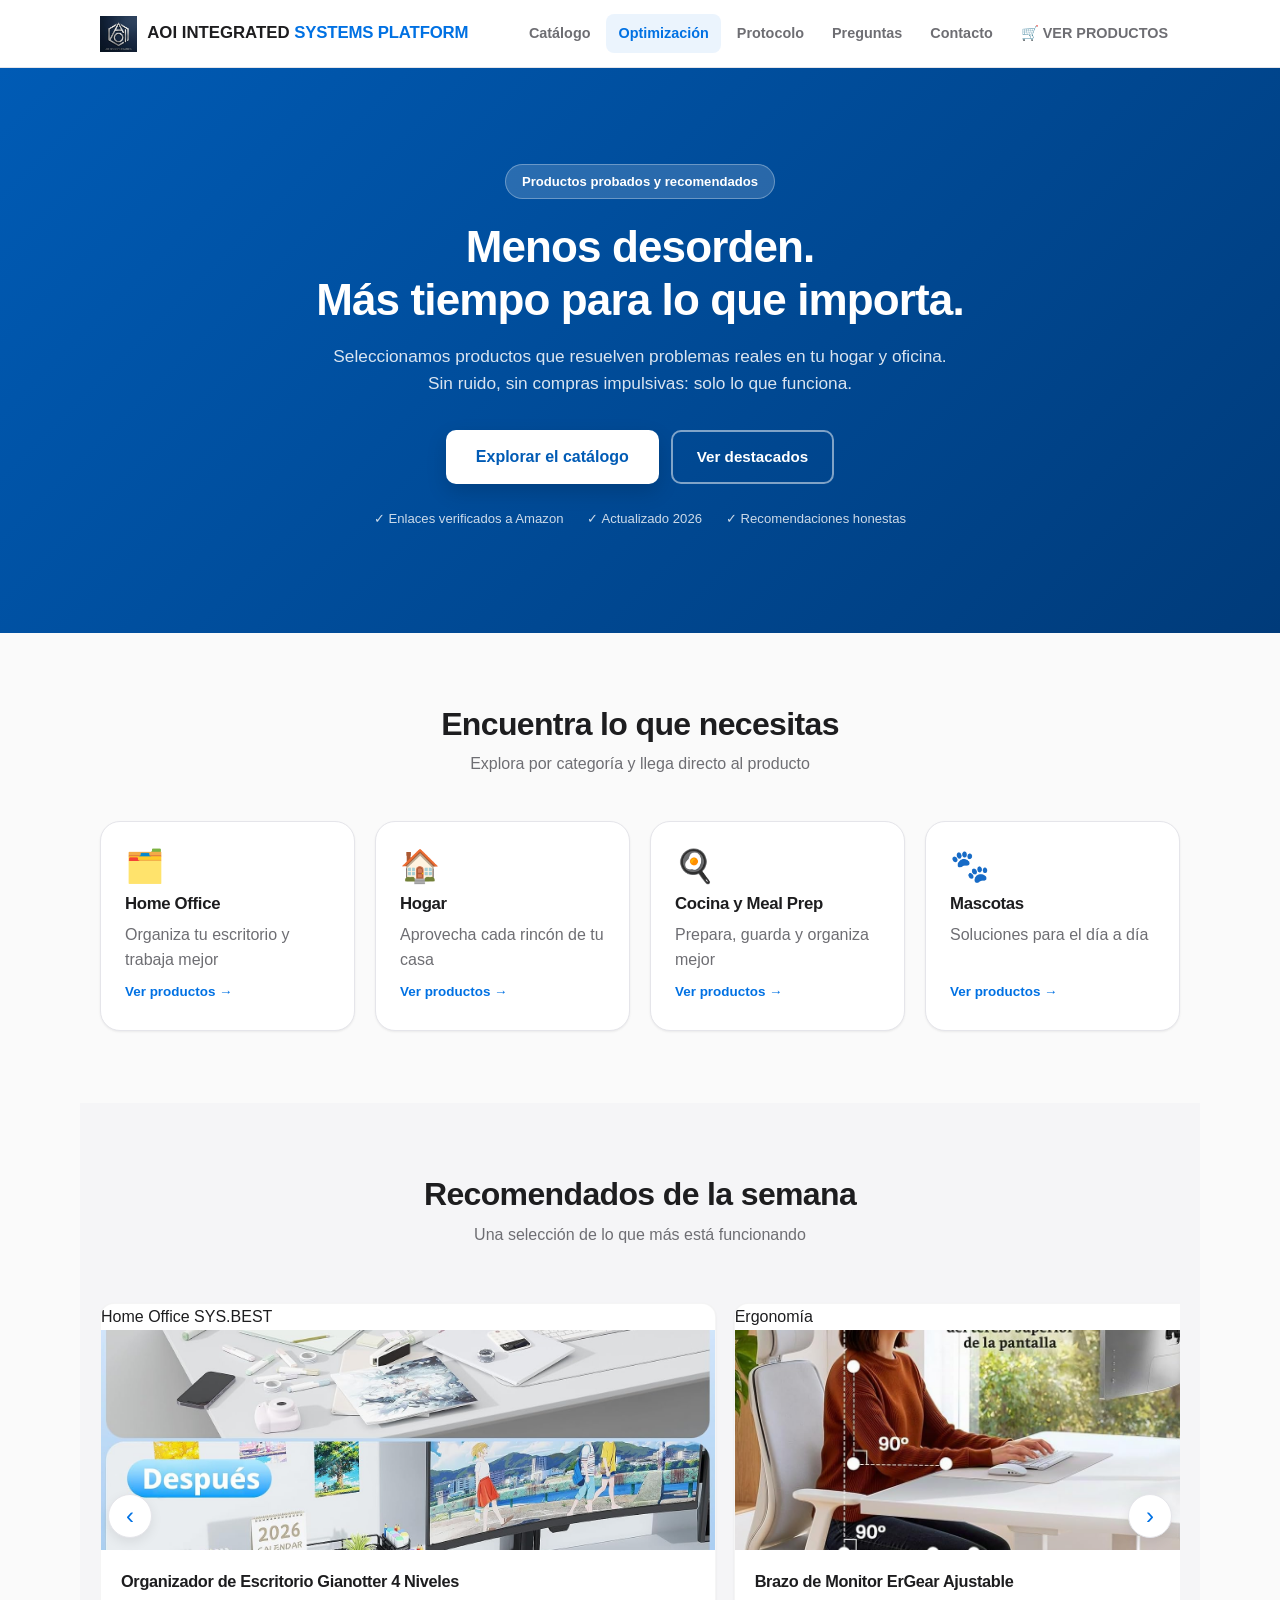
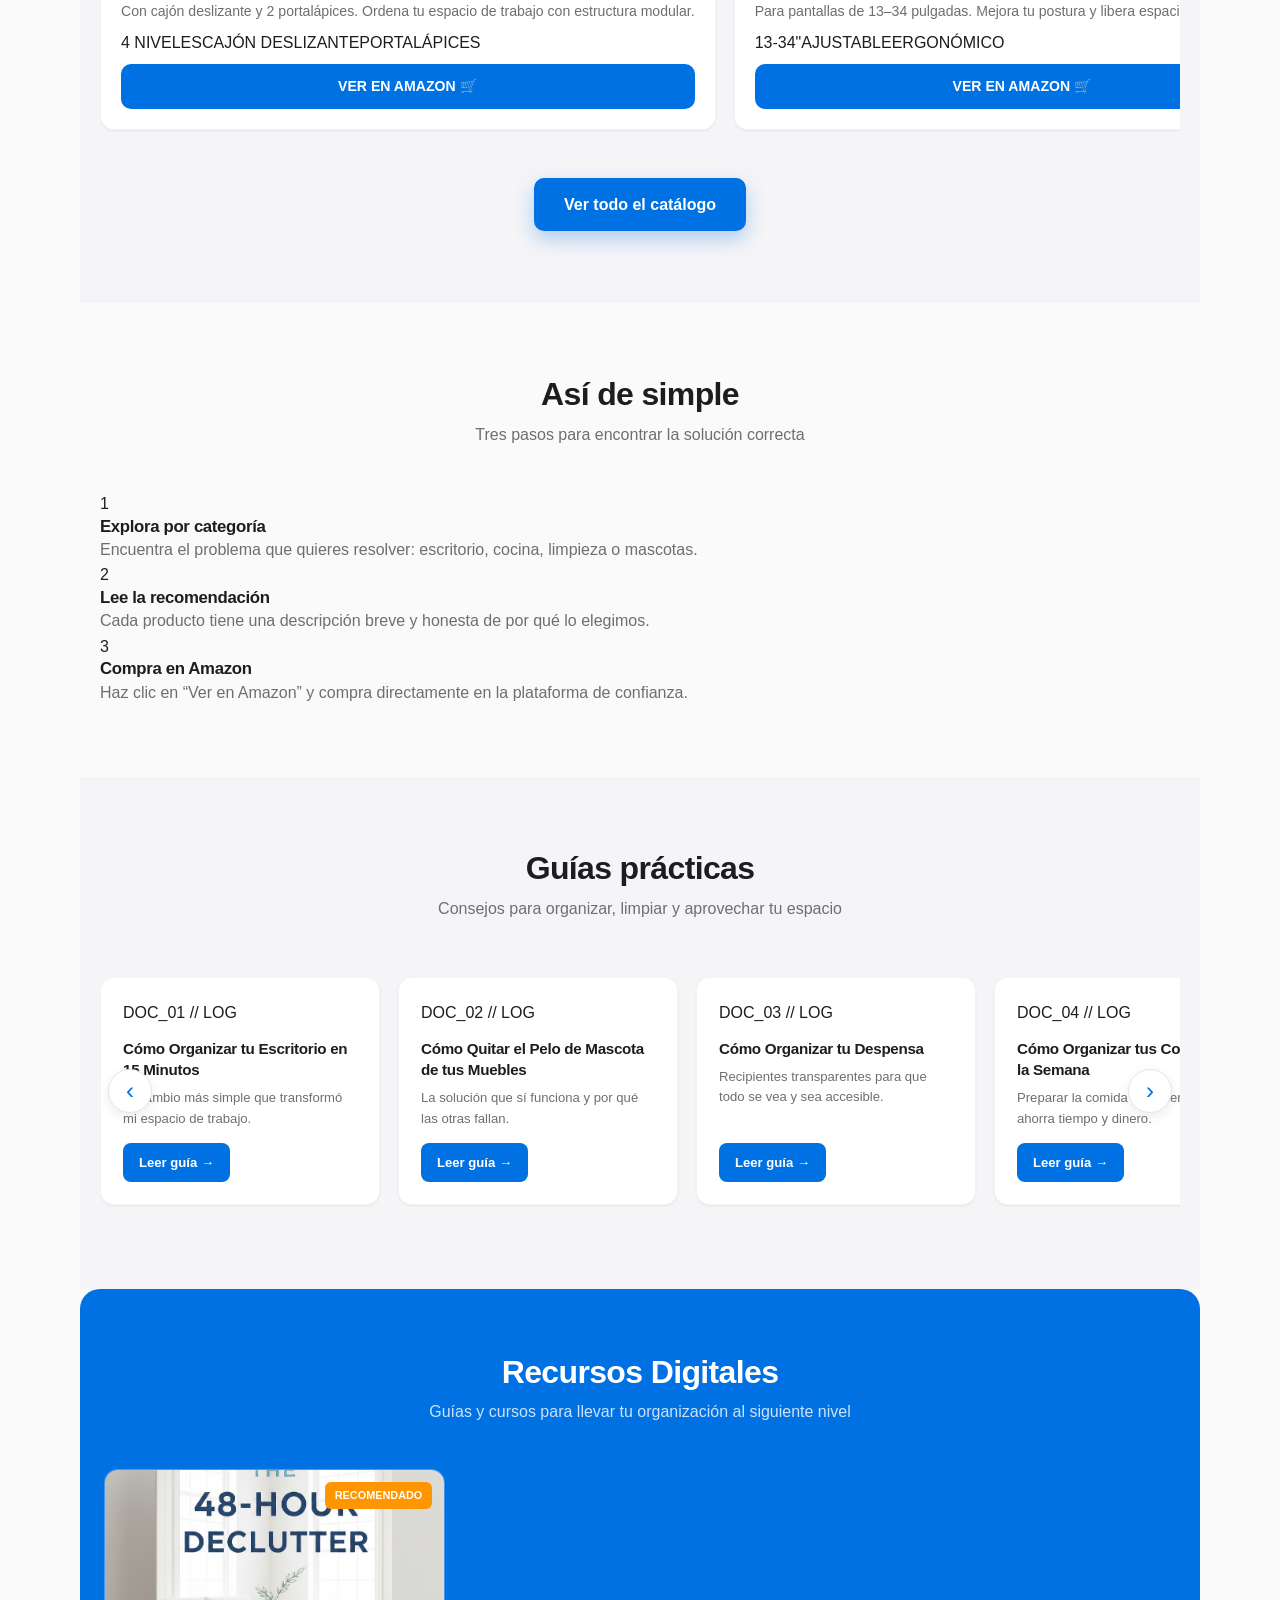
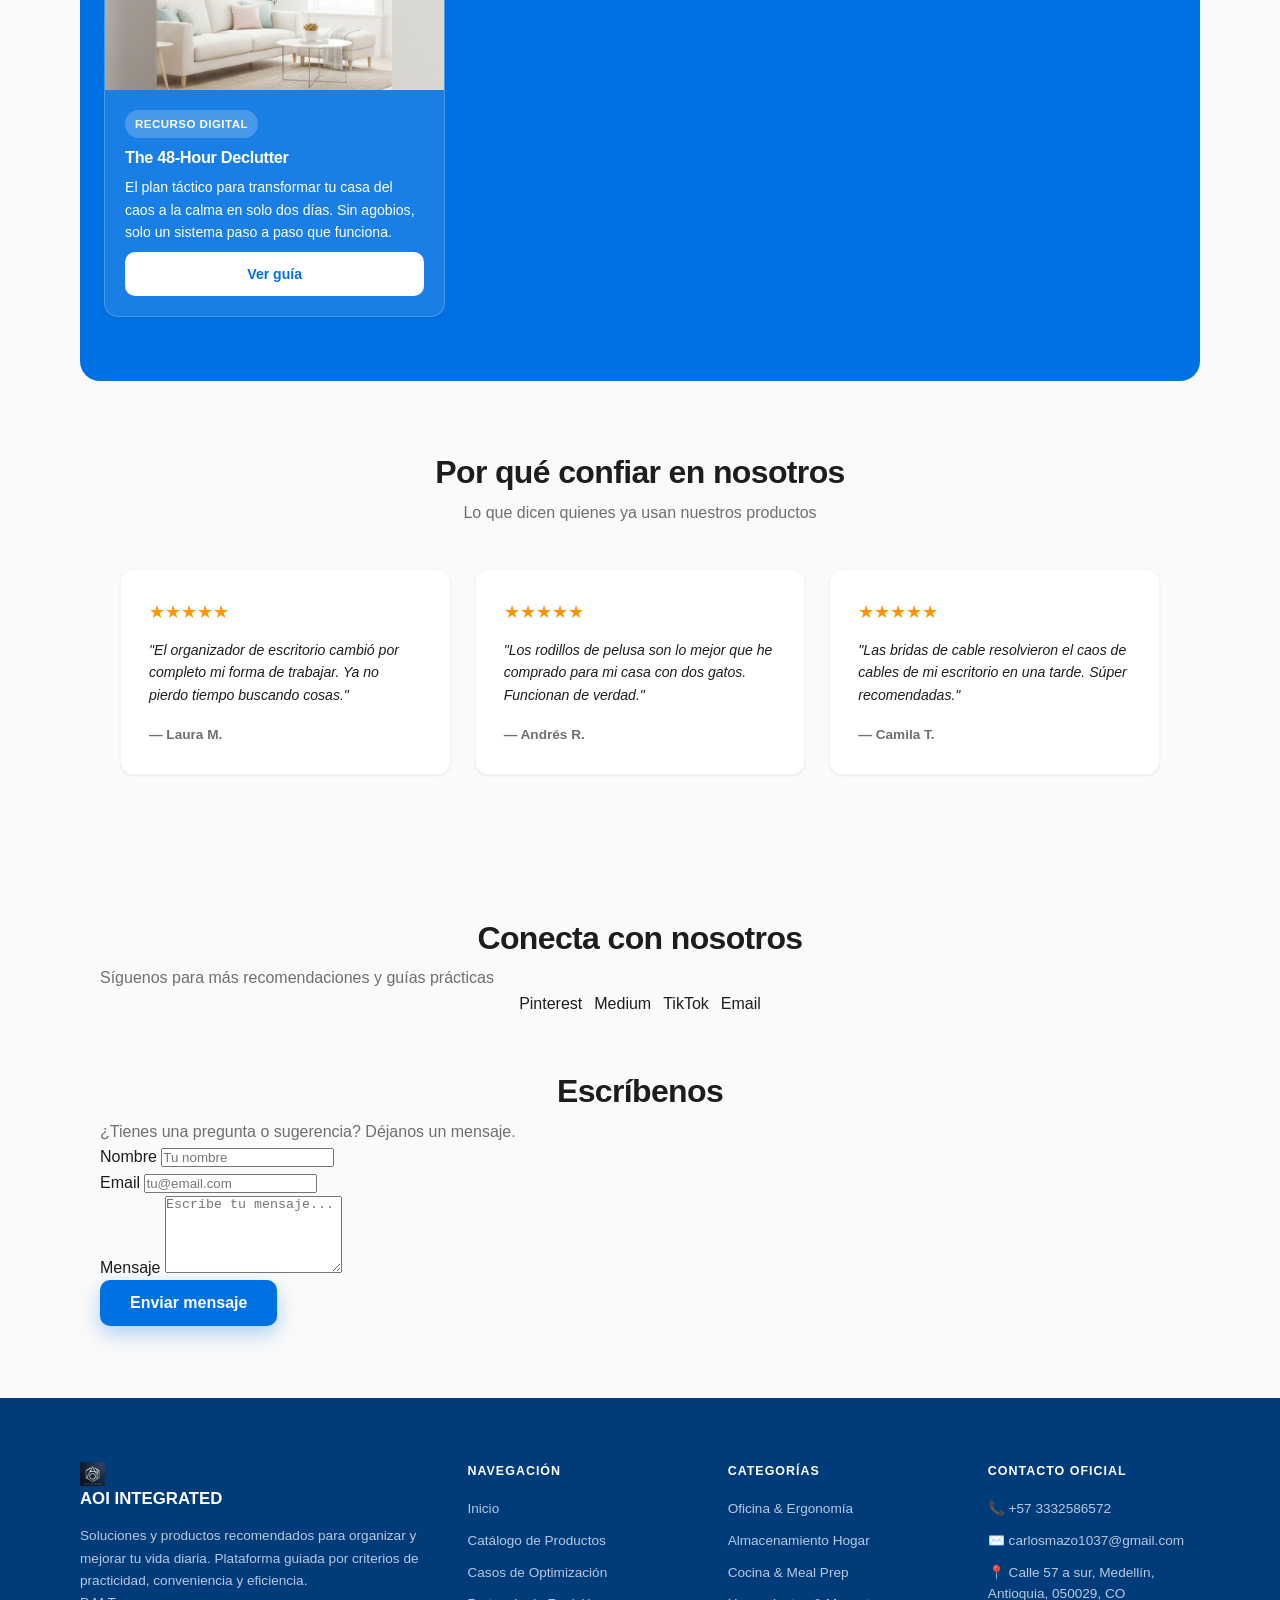
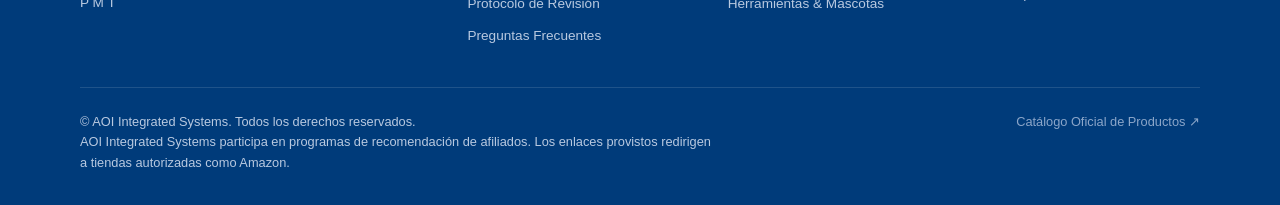
==== commit d7a9fe1a: "ok" ====
--- a/index.html
+++ b/index.html
@@ -9,14 +9,12 @@
   <meta charset="UTF-8">
   <meta name="viewport" content="width=device-width, initial-scale=1.0">
   <title>AOI Integrated Systems | Soluciones para tu Hogar y Oficina</title>
-  <meta name="description" content="Productos recomendados, guías prácticas y soluciones para organizar tu hogar y oficina.">
   <link rel="icon" type="image/png" href="img/favicon.ico">
   <link rel="stylesheet" href="css/style.css">
 </head>
 <body>
 <noscript><iframe src="https://www.googletagmanager.com/ns.html?id=GTM-NTPRTN28" height="0" width="0" style="display:none;visibility:hidden"></iframe></noscript>
 
-<!-- HERO: propuesta de valor + CTA directo al catálogo -->
 <section class="hero">
   <div class="hero-content">
     <span class="badge">Productos probados y recomendados</span>
@@ -34,7 +32,6 @@
   </div>
 </section>
 
-<!-- CATEGORÍAS VISUALES -->
 <section class="section section-categories" id="categorias">
   <h2>Encuentra lo que necesitas</h2>
   <p class="subtitle">Explora por categoría y llega directo al producto</p>
@@ -66,7 +63,6 @@
   </div>
 </section>
 
-<!-- DESTACADOS EN CARRUSEL -->
 <section class="section carousel-section" id="destacados">
   <h2>Recomendados de la semana</h2>
   <p class="subtitle">Una selección de lo que más está funcionando</p>
@@ -78,7 +74,6 @@
   </div>
 </section>
 
-<!-- CÓMO FUNCIONA -->
 <section class="section section-how">
   <h2>Así de simple</h2>
   <p class="subtitle">Tres pasos para encontrar la solución correcta</p>
@@ -101,7 +96,6 @@
   </div>
 </section>
 
-<!-- GUÍAS: carrusel que gira infinitamente -->
 <section class="section carousel-section" id="blog">
   <h2>Guías prácticas</h2>
   <p class="subtitle">Consejos para organizar, limpiar y aprovechar tu espacio</p>
@@ -110,14 +104,12 @@
   </div>
 </section>
 
-<!-- RECURSOS DIGITALES -->
 <section class="section" id="recursos">
   <h2>Recursos Digitales</h2>
   <p class="subtitle">Guías y cursos para llevar tu organización al siguiente nivel</p>
   <div class="grid" id="recursos-digitales"></div>
 </section>
 
-<!-- TESTIMONIOS -->
 <section class="section testimonials">
   <h2>Por qué confiar en nosotros</h2>
   <p class="subtitle">Lo que dicen quienes ya usan nuestros productos</p>
@@ -140,7 +132,6 @@
   </div>
 </section>
 
-<!-- CONTACTO -->
 <section class="section contact" id="contacto">
   <h2>Conecta con nosotros</h2>
   <p>Síguenos para más recomendaciones y guías prácticas</p>
--- a/css/style.css
+++ b/css/style.css
@@ -1,12 +1,12 @@
 ﻿/* =========================================================
-   AOI Integrated Systems — Diseño Claro y Profesional
-   Azul del logo protagonista. Cero fondos negros pesados.
+   AOI Integrated Systems — Diseño Limpio y Profesional
+   Fondo claro, tipografía legible y azul del logo.
    ========================================================= */
 
 :root{
-  /* Paleta */
+  /* Paleta original */
   --azul:#0071e3;
-  --azul-hover:#0062c3;
+  --azul-hover:#0077ed;
   --azul-claro:#4da3ff;
   --azul-profundo:#003b7a;
   --azul-medio:#005bb5;
@@ -48,7 +48,7 @@
 section{scroll-margin-top:88px}
 
 /* ---------- Tipografía ---------- */
-h1,h2,h3,h4{color:var(--texto);line-height:1.2;letter-spacing:-.02em}
+h1,h2,h3,h4{color:var(--texto);line-height:1.2;letter-spacing:-.02em; font-family: var(--fuente);}
 h1{font-size:clamp(2rem,4vw,2.75rem);font-weight:800}
 h2{font-size:clamp(1.5rem,2.6vw,2rem);font-weight:800;margin-bottom:8px}
 h3{font-size:1.05rem;font-weight:700}
@@ -64,18 +64,15 @@
 .nav{
   background:rgba(255,255,255,.94);
   backdrop-filter:saturate(160%) blur(12px);
-  -webkit-backdrop-filter:saturate(160%) blur(12px);
   border-bottom:1px solid var(--gris-3);
   position:sticky;top:0;z-index:100;
-  transition:box-shadow .25s var(--ease);
-}
-.nav.is-scrolled{box-shadow:0 1px 0 rgba(0,0,0,.04),0 6px 20px rgba(0,0,0,.06)}
+}
 .nav-inner{max-width:var(--contenedor);margin:0 auto;padding:14px 20px;display:flex;justify-content:space-between;align-items:center;gap:16px;}
 .logo{display:flex;align-items:center;gap:10px;font-weight:800;font-size:1.05rem;color:var(--texto)}
 .logo img{height:36px;width:auto}
 .logo span{color:var(--azul);letter-spacing:-.01em}
 .nav-links{display:flex;gap:4px;font-size:.9rem;align-items:center}
-.nav-links a{padding:8px 12px;border-radius:8px;color:var(--texto-suave);font-weight:500;transition:color .2s var(--ease),background .2s var(--ease);}
+.nav-links a{padding:8px 12px;border-radius:8px;color:var(--texto-suave);font-weight:600;transition:color .2s var(--ease),background .2s var(--ease);}
 .nav-links a:hover{color:var(--texto);background:var(--gris-2)}
 .nav-links a.active{color:var(--azul);background:rgba(0,113,227,.08);font-weight:700}
 
@@ -84,8 +81,6 @@
   background:linear-gradient(135deg,var(--azul-medio) 0%,var(--azul-profundo) 100%);
   color:#fff;padding:96px 20px 104px;text-align:center;position:relative;overflow:hidden;
 }
-.hero::before{content:'';position:absolute;top:-50%;right:-20%;width:600px;height:600px;background:radial-gradient(circle,rgba(255,255,255,.14) 0%,transparent 70%);border-radius:50%;pointer-events:none;}
-.hero::after{content:'';position:absolute;bottom:-30%;left:-10%;width:400px;height:400px;background:radial-gradient(circle,rgba(255,255,255,.08) 0%,transparent 70%);border-radius:50%;pointer-events:none;}
 .hero-content{position:relative;z-index:2;max-width:820px;margin:0 auto}
 .hero h1{margin-bottom:16px;color:#fff}
 .hero p{font-size:1.08rem;color:rgba(255,255,255,.85);max-width:620px;margin:0 auto 32px}
@@ -94,14 +89,13 @@
 .hero-actions{display:flex;gap:12px;justify-content:center;flex-wrap:wrap;margin-bottom:24px;}
 .hero-actions .btn-secondary{margin-top:0}
 .hero-trust{display:flex;justify-content:center;gap:24px;flex-wrap:wrap;list-style:none;padding:0;color:rgba(255,255,255,.8);font-size:.82rem;font-weight:500;}
-.hero-trust li{display:flex;align-items:center;gap:6px}
 
 .hero--compact{padding:72px 20px 80px}
 .hero--compact h1{font-size:clamp(1.8rem,3.5vw,2.6rem)}
 .hero--compact p{font-size:1rem;margin-bottom:0}
 
 /* ---------- Botones ---------- */
-.btn-primary,.btn-secondary,.btn{display:inline-flex;align-items:center;justify-content:center;gap:8px;font-weight:700;border-radius:var(--radio-sm);transition:transform .2s var(--ease),background .2s var(--ease),box-shadow .2s var(--ease),color .2s var(--ease),border-color .2s var(--ease);cursor:pointer;border:0;}
+.btn-primary,.btn-secondary,.btn{display:inline-flex;align-items:center;justify-content:center;gap:8px;font-weight:700;border-radius:var(--radio-sm);transition:transform .2s var(--ease),background .2s var(--ease),box-shadow .2s var(--ease),color .2s var(--ease),border-color .2s var(--ease);cursor:pointer;border:0; font-family:var(--fuente);}
 .btn-primary{background:#fff;color:var(--azul-medio);padding:14px 30px;font-size:1rem;box-shadow:0 8px 20px rgba(0,0,0,.15);}
 .btn-primary:hover{background:#f0f7ff;transform:translateY(-1px);box-shadow:0 12px 26px rgba(0,0,0,.2)}
 .section .btn-primary,.contact .btn-primary,.contact-form .btn-primary{background:var(--azul);color:#fff;box-shadow:0 8px 20px rgba(0,113,227,.3);}
@@ -115,7 +109,7 @@
 
 /* ---------- Grid y Cards ---------- */
 .grid{display:grid;grid-template-columns:repeat(auto-fill,minmax(260px,1fr));gap:24px}
-.card{background:#fff;border-radius:var(--radio);overflow:hidden;box-shadow:var(--sombra-sm);border:1px solid rgba(0,0,0,.04);transition:transform .3s var(--ease),box-shadow .3s var(--ease),border-color .3s var(--ease);display:flex;flex-direction:column;position:relative;}
+.card{background:#fff;border-radius:var(--radio);overflow:hidden;box-shadow:var(--sombra-sm);border:1px solid rgba(0,0,0,.04);transition:transform .3s var(--ease),box-shadow .3s var(--ease);display:flex;flex-direction:column;position:relative;}
 .card:hover{transform:translateY(-6px);box-shadow:var(--sombra-hover);border-color:rgba(0,113,227,.2);}
 .card img{width:100%;height:220px;object-fit:cover;background:linear-gradient(135deg,var(--gris-3),#f0f0f3);transition:transform .5s var(--ease);}
 .card:hover img{transform:scale(1.04)}
@@ -123,83 +117,83 @@
 .card .tag{display:inline-block;background:rgba(0,113,227,.08);color:var(--azul);font-size:.72rem;font-weight:700;letter-spacing:.04em;text-transform:uppercase;padding:5px 10px;border-radius:20px;align-self:flex-start;}
 .card h3{font-size:1.02rem;line-height:1.35;color:var(--texto)}
 .card p{font-size:.88rem;color:var(--texto-suave);flex:1}
-.card .badge-seller{position:absolute;top:12px;right:12px;background:var(--ambar);color:#fff;font-size:.68rem;font-weight:800;letter-spacing:.05em;text-transform:uppercase;padding:5px 10px;border-radius:6px;z-index:2;box-shadow:0 4px 10px rgba(255,149,0,.35);}
-.card .badge-new{position:absolute;top:12px;right:12px;background:var(--verde);color:#fff;font-size:.68rem;font-weight:800;letter-spacing:.05em;text-transform:uppercase;padding:5px 10px;border-radius:6px;z-index:2;}
-
-/* ---------- Carrusel ---------- */
+.card .badge-seller{position:absolute;top:12px;right:12px;background:var(--ambar);color:#fff;font-size:.68rem;font-weight:800;text-transform:uppercase;padding:5px 10px;border-radius:6px;z-index:2;}
+
+/* ---------- Carrusel de Guías (Fondo Claro) ---------- */
 .carousel-section{background:var(--gris-2);overflow:hidden}
 .carousel-wrapper{position:relative;max-width:var(--contenedor);margin:0 auto;overflow:hidden;padding:12px 0;cursor:grab;}
 .carousel-wrapper.is-dragging{cursor:grabbing}
 .carousel-track{display:flex;gap:18px;width:max-content;transition:transform .45s var(--ease);user-select:none;}
-.carousel-track > .carousel-card,.carousel-track > .card{flex:0 0 280px;width:280px;}
-.carousel-card{background:#fff;padding:22px;border-radius:var(--radio);box-shadow:var(--sombra-sm);border:1px solid rgba(0,0,0,.04);transition:transform .3s var(--ease),box-shadow .3s var(--ease);display:flex;flex-direction:column;}
+.carousel-track > .carousel-card{flex:0 0 280px;width:280px;}
+.carousel-card{
+  background:#fff;padding:22px;border-radius:var(--radio);box-shadow:var(--sombra-sm);
+  border:1px solid rgba(0,0,0,.04);transition:transform .3s var(--ease),box-shadow .3s var(--ease);
+  display:flex;flex-direction:column;
+}
 .carousel-card:hover{transform:translateY(-4px);box-shadow:var(--sombra)}
-.carousel-card h4{font-size:.95rem;margin-bottom:8px;line-height:1.4;color:var(--texto)}
+.carousel-card h4{font-size:.95rem;margin-bottom:8px;line-height:1.4;color:var(--texto); font-family:var(--fuente);}
 .carousel-card p{font-size:.82rem;color:var(--texto-suave);margin-bottom:14px;line-height:1.55;flex:1}
-.carousel-card .read{display:inline-flex;align-items:center;gap:6px;background:var(--azul);color:#fff;padding:9px 16px;border-radius:8px;font-size:.82rem;font-weight:700;margin-top:auto;align-self:flex-start;transition:background .2s var(--ease),transform .2s var(--ease);}
+.carousel-card .read{
+  display:inline-flex;align-items:center;gap:6px;background:var(--azul);color:#fff;
+  padding:9px 16px;border-radius:8px;font-size:.82rem;font-weight:700;margin-top:auto;align-self:flex-start;
+  transition:background .2s var(--ease),transform .2s var(--ease);
+}
 .carousel-card .read:hover{background:var(--azul-hover);transform:translateY(-1px)}
 .carousel-nav{position:absolute;top:50%;left:0;right:0;transform:translateY(-50%);display:flex;justify-content:space-between;padding:0 8px;pointer-events:none;z-index:5;}
-.carousel-btn{pointer-events:auto;width:44px;height:44px;border-radius:50%;border:1px solid var(--gris-3);background:#fff;color:var(--azul);font-size:1.5rem;line-height:1;display:flex;align-items:center;justify-content:center;cursor:pointer;box-shadow:0 4px 12px rgba(0,0,0,.08);transition:transform .2s var(--ease),background .2s var(--ease),color .2s var(--ease);}
-.carousel-btn:hover{background:var(--azul);color:#fff;border-color:var(--azul);transform:scale(1.08)}
-.carousel-wrapper::before,.carousel-wrapper::after{content:"";position:absolute;top:0;bottom:0;width:80px;z-index:2;pointer-events:none;}
-.carousel-wrapper::before{left:0;background:linear-gradient(to right,var(--gris-2),transparent)}
-.carousel-wrapper::after{right:0;background:linear-gradient(to left,var(--gris-2),transparent)}
+.carousel-btn{pointer-events:auto;width:44px;height:44px;border-radius:50%;border:1px solid var(--gris-3);background:#fff;color:var(--azul);font-size:1.5rem;display:flex;align-items:center;justify-content:center;cursor:pointer;box-shadow:0 4px 12px rgba(0,0,0,.08);}
+.carousel-btn:hover{background:var(--azul);color:#fff;border-color:var(--azul);}
+
+/* ---------- Recursos Digitales (Fondo Azul, NO NEGRO) ---------- */
+#recursos{background:var(--azul);border-radius:var(--radio-lg);max-width:var(--contenedor);margin:0 auto;padding:64px 24px;}
+#recursos h2{color:#fff}
+#recursos .subtitle{color:rgba(255,255,255,.8)}
+#recursos .card{background:rgba(255,255,255,0.1);border-color:rgba(255,255,255,0.2); color:#fff;}
+#recursos .card h3, #recursos .card p{color:#fff}
+#recursos .card .tag{background:rgba(255,255,255,0.2); color:#fff;}
+#recursos .card img{background:transparent; padding:0}
+#recursos .btn{background:#fff;color:var(--azul)}
+#recursos .btn:hover{background:var(--gris-2)}
 
 /* ---------- Categorías (Home) ---------- */
 .section-categories{background:var(--gris)}
 .category-grid{display:grid;grid-template-columns:repeat(auto-fill,minmax(240px,1fr));gap:20px;max-width:var(--contenedor);margin:0 auto;}
-.category-card{display:flex;flex-direction:column;gap:8px;padding:28px 24px;background:#fff;border:1px solid var(--gris-3);border-radius:var(--radio-lg);box-shadow:var(--sombra-sm);transition:transform .3s var(--ease),box-shadow .3s var(--ease),border-color .3s var(--ease);}
+.category-card{display:flex;flex-direction:column;gap:8px;padding:28px 24px;background:#fff;border:1px solid var(--gris-3);border-radius:var(--radio-lg);box-shadow:var(--sombra-sm);transition:transform .3s var(--ease),box-shadow .3s var(--ease);}
 .category-card:hover{transform:translateY(-6px);box-shadow:var(--sombra-hover);border-color:var(--azul);}
 .category-icon{font-size:2rem;line-height:1;margin-bottom:4px}
 .category-card h3{font-size:1.05rem;font-weight:800;color:var(--texto)}
-.category-card p{font-size:.86rem;color:var(--texto-suave);margin-bottom:8px}
 .category-link{color:var(--azul);font-size:.84rem;font-weight:800;margin-top:auto;}
 
-/* ---------- Cómo funciona (Home) ---------- */
-.section-how{background:#fff}
-.how-grid{display:grid;grid-template-columns:repeat(auto-fit,minmax(240px,1fr));gap:28px;max-width:var(--contenedor);margin:0 auto;}
-.how-step{text-align:center;padding:32px 24px;background:var(--gris);border-radius:var(--radio-lg);border:1px solid var(--gris-3);}
-.how-num{display:inline-flex;align-items:center;justify-content:center;width:44px;height:44px;border-radius:50%;background:var(--azul);color:#fff;font-weight:800;font-size:1.1rem;margin-bottom:16px;}
-.how-step h3{font-size:1rem;margin-bottom:8px}
-.how-step p{font-size:.86rem;color:var(--texto-suave);line-height:1.6}
-
 /* ---------- Catálogo (Buscador) ---------- */
-.catalog-toolbar{position:sticky;top:64px;z-index:90;background:rgba(255,255,255,.96);backdrop-filter:saturate(160%) blur(12px);border-bottom:1px solid var(--gris-3);box-shadow:0 2px 8px rgba(0,0,0,.04);}
+.catalog-toolbar{position:sticky;top:64px;z-index:90;background:rgba(255,255,255,.96);backdrop-filter:blur(12px);border-bottom:1px solid var(--gris-3);box-shadow:0 2px 8px rgba(0,0,0,.04);}
 .catalog-toolbar-inner{max-width:var(--contenedor);margin:0 auto;padding:14px 24px;display:flex;flex-wrap:wrap;align-items:center;gap:12px;}
 .search-box{position:relative;flex:1 1 320px;display:flex;align-items:center;}
-.search-icon{position:absolute;left:14px;font-size:.9rem;opacity:.5;pointer-events:none;}
-.search-box input{width:100%;padding:12px 42px 12px 40px;border:1.5px solid var(--gris-3);border-radius:10px;font-size:.95rem;font-family:inherit;background:#fff;color:var(--texto);transition:border-color .2s var(--ease),box-shadow .2s var(--ease);}
+.search-icon{position:absolute;left:14px;font-size:.9rem;opacity:.5;}
+.search-box input{width:100%;padding:12px 42px 12px 40px;border:1.5px solid var(--gris-3);border-radius:10px;font-size:.95rem;background:#fff;transition:border-color .2s;}
 .search-box input:focus{outline:none;border-color:var(--azul);box-shadow:0 0 0 4px rgba(0,113,227,.12);}
-.search-clear{position:absolute;right:8px;width:30px;height:30px;border:0;border-radius:50%;background:var(--gris-2);color:var(--texto-suave);font-size:1.1rem;cursor:pointer;display:none;align-items:center;justify-content:center;}
-.search-clear.visible{display:flex}
 .category-chips{display:flex;gap:6px;flex-wrap:wrap;}
-.chip{padding:7px 14px;border:1px solid var(--gris-3);border-radius:999px;background:#fff;color:var(--texto-suave);font-size:.8rem;font-weight:600;cursor:pointer;transition:all .2s var(--ease);white-space:nowrap;font-family:inherit;}
+.chip{padding:7px 14px;border:1px solid var(--gris-3);border-radius:999px;background:#fff;color:var(--texto-suave);font-size:.8rem;font-weight:600;cursor:pointer;transition:all .2s;}
 .chip:hover{border-color:var(--azul);color:var(--azul)}
 .chip.is-active{background:var(--azul);color:#fff;border-color:var(--azul)}
-.result-count{width:100%;font-size:.82rem;color:var(--texto-suave);margin:0;padding-top:4px;}
-.catalog-section{padding-top:56px;padding-bottom:56px}
-
-/* ---------- Footer AZUL PROFUNDO ---------- */
+
+/* ---------- Footer ---------- */
 footer{background:var(--azul-profundo);color:#b8c9e0;padding:64px 24px 32px;font-size:.85rem;}
 .footer-inner{max-width:var(--contenedor);margin:0 auto}
 .footer-grid{display:grid;grid-template-columns:1.6fr 1fr 1fr 1fr;gap:48px;padding-bottom:40px;border-bottom:1px solid rgba(255,255,255,.12);}
-.footer-brand h5{color:#fff;font-size:1.05rem;font-weight:800;margin-bottom:12px;letter-spacing:-.01em;}
+.footer-brand h5{color:#fff;font-size:1.05rem;font-weight:800;margin-bottom:12px;}
 .footer-brand p{color:#b8c9e0;font-size:.85rem;line-height:1.65;max-width:340px;}
 .footer-col h6{color:#fff;font-size:.78rem;font-weight:800;letter-spacing:.08em;text-transform:uppercase;margin-bottom:16px;}
 .footer-col ul{list-style:none;display:flex;flex-direction:column;gap:10px;}
-.footer-col a{color:#b8c9e0;font-weight:500;transition:color .2s var(--ease);}
+.footer-col a{color:#b8c9e0;font-weight:500;transition:color .2s;}
 .footer-col a:hover{color:#fff}
 .footer-bottom{padding-top:24px;display:flex;justify-content:space-between;align-items:flex-start;gap:24px;flex-wrap:wrap;color:#8ba6c9;font-size:.8rem;}
 .footer-bottom .disclosure{max-width:640px;line-height:1.6;color:#b8c9e0;margin:0;font-size:.8rem;}
 
 /* ---------- Utilidades ---------- */
 .menu-toggle{display:none;background:none;border:none;cursor:pointer;padding:8px;flex-direction:column;gap:5px}
-.menu-toggle span{display:block;width:24px;height:2px;background:var(--texto);transition:.3s var(--ease);border-radius:2px}
+.menu-toggle span{display:block;width:24px;height:2px;background:var(--texto);transition:.3s}
 .menu-toggle.open span:nth-child(1){transform:rotate(45deg) translate(5px,5px)}
 .menu-toggle.open span:nth-child(2){opacity:0}
 .menu-toggle.open span:nth-child(3){transform:rotate(-45deg) translate(5px,-5px)}
-.reveal{opacity:0;transition:opacity .7s var(--ease);}
-.reveal.is-visible{opacity:1}
 
 /* ---------- Responsive ---------- */
 @media (max-width:900px){.footer-grid{grid-template-columns:1fr 1fr;gap:32px}}
@@ -208,17 +202,9 @@
   .hero h1{font-size:1.8rem}
   .section{padding:56px 20px}
   .menu-toggle{display:flex}
-  .nav-links{display:none;position:absolute;top:100%;left:0;right:0;background:#fff;flex-direction:column;padding:16px;gap:6px;border-bottom:1px solid var(--gris-3);box-shadow:var(--sombra);}
+  .nav-links{display:none;position:absolute;top:100%;left:0;right:0;background:#fff;flex-direction:column;padding:16px;gap:6px;border-bottom:1px solid var(--gris-3);}
   .nav-links.open{display:flex}
-  .nav-links a{padding:12px 14px;width:100%;border-radius:var(--radio-sm)}
   .grid{grid-template-columns:1fr}
-  .catalog-toolbar{top:56px}
-  .catalog-toolbar-inner{padding:12px 16px}
-  .category-chips{overflow-x:auto;flex-wrap:nowrap;padding-bottom:4px;}
-  .chip{flex:0 0 auto}
-  .hero-trust{gap:12px;font-size:.75rem}
-  .how-grid{grid-template-columns:1fr}
-  .carousel-wrapper::before,.carousel-wrapper::after{width:40px}
   .footer-grid{grid-template-columns:1fr}
   .footer-bottom{flex-direction:column}
 }
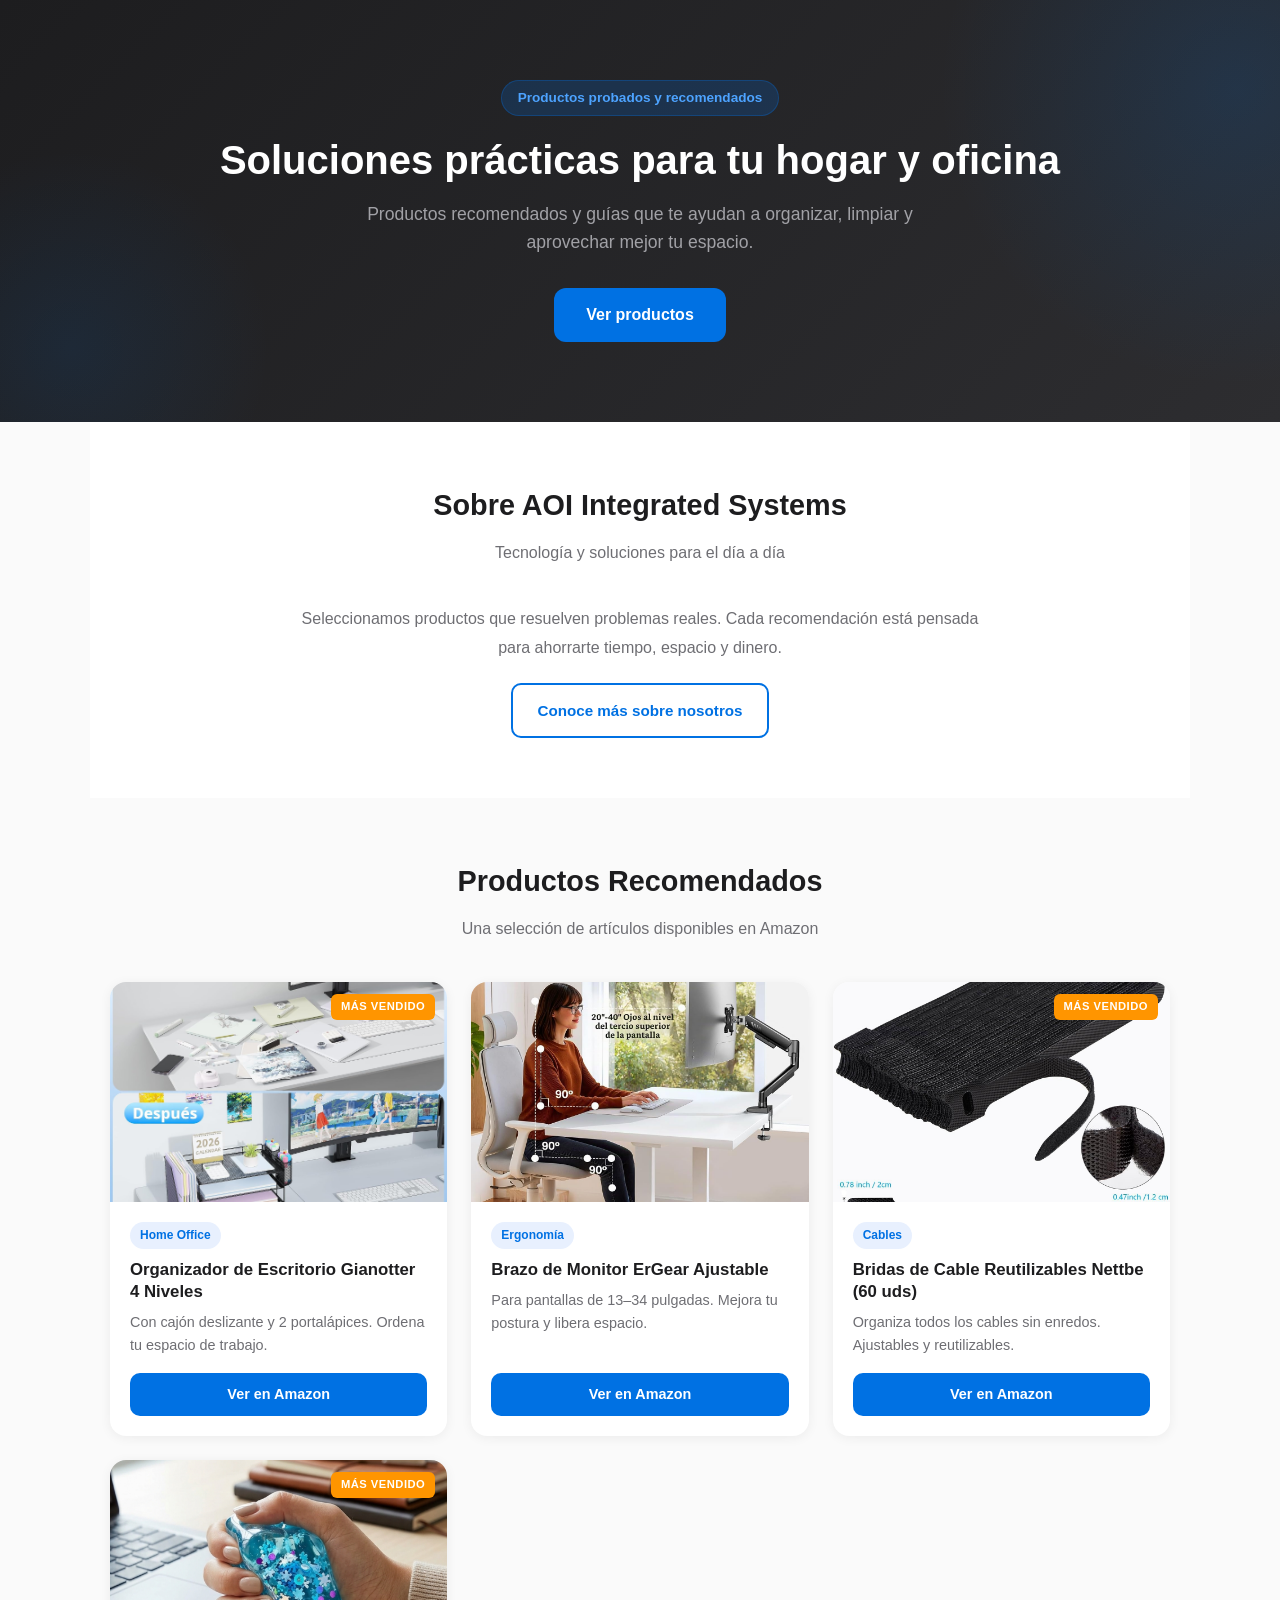
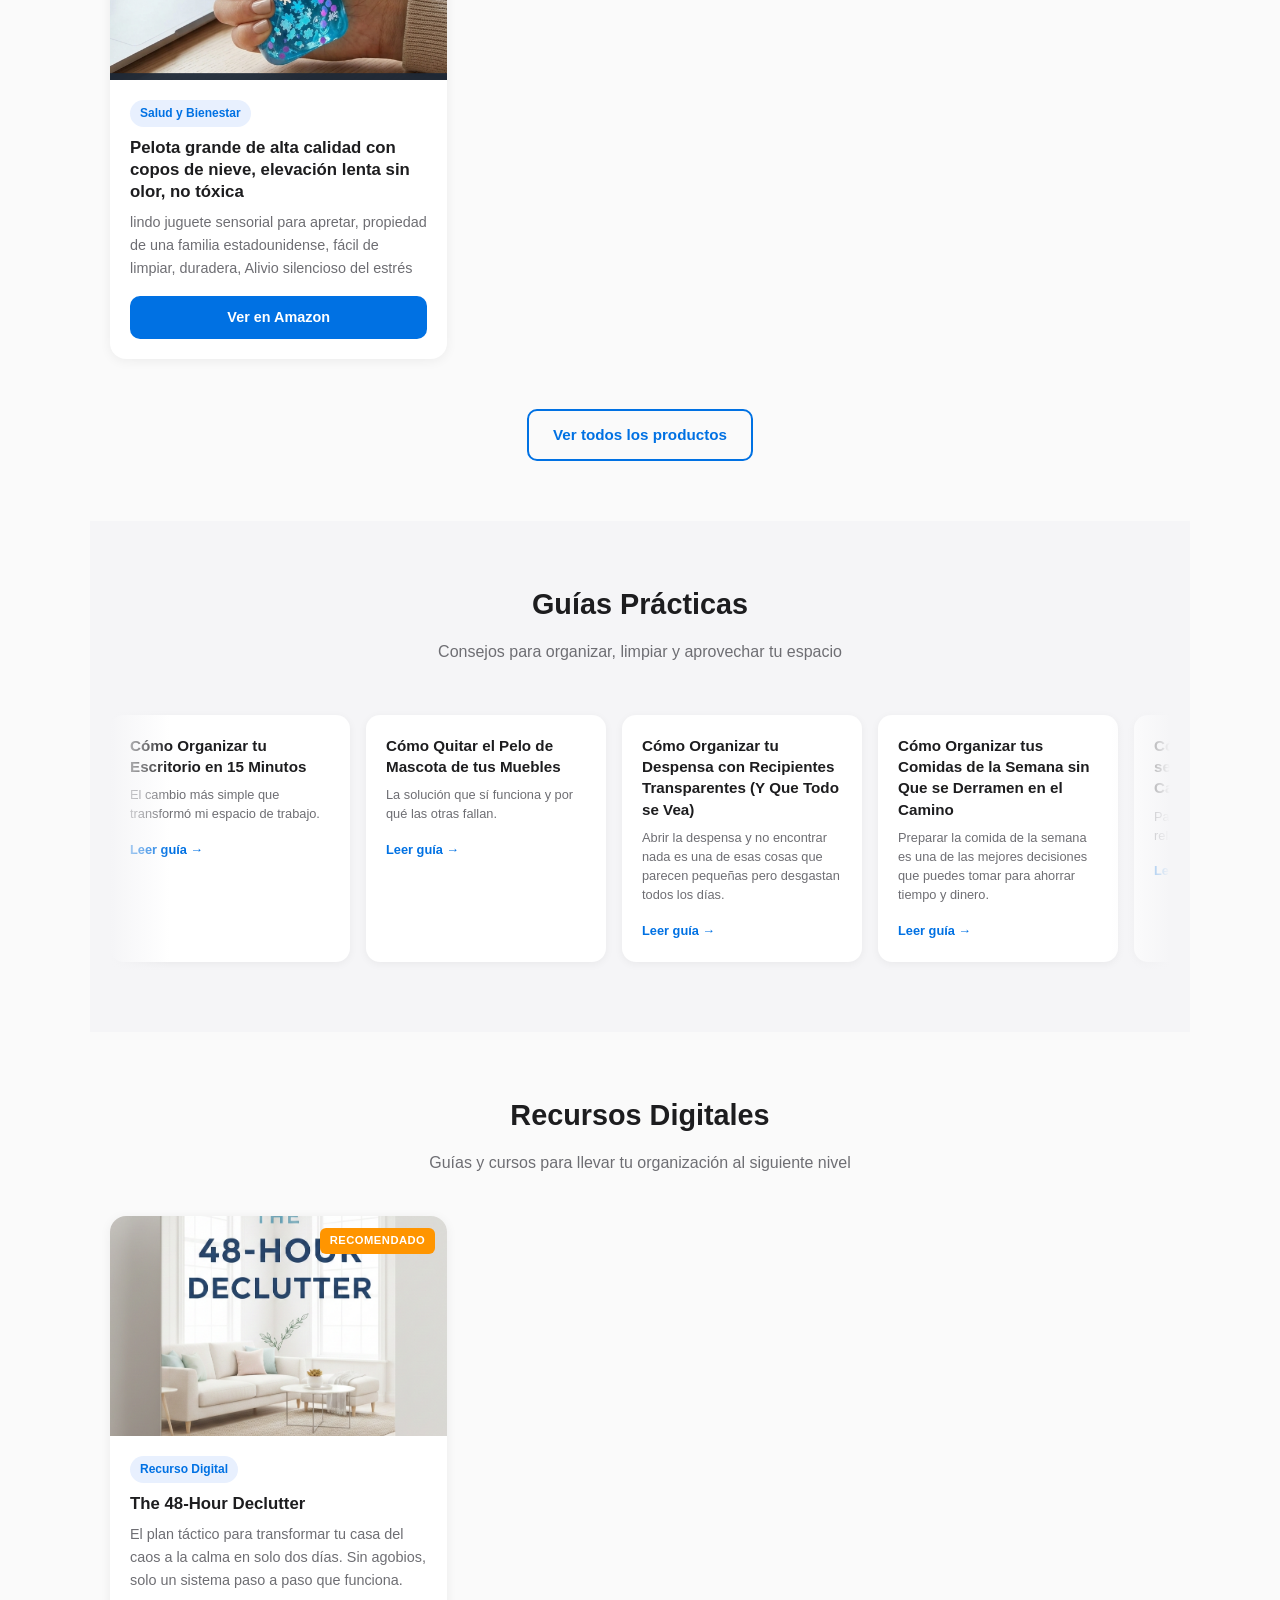
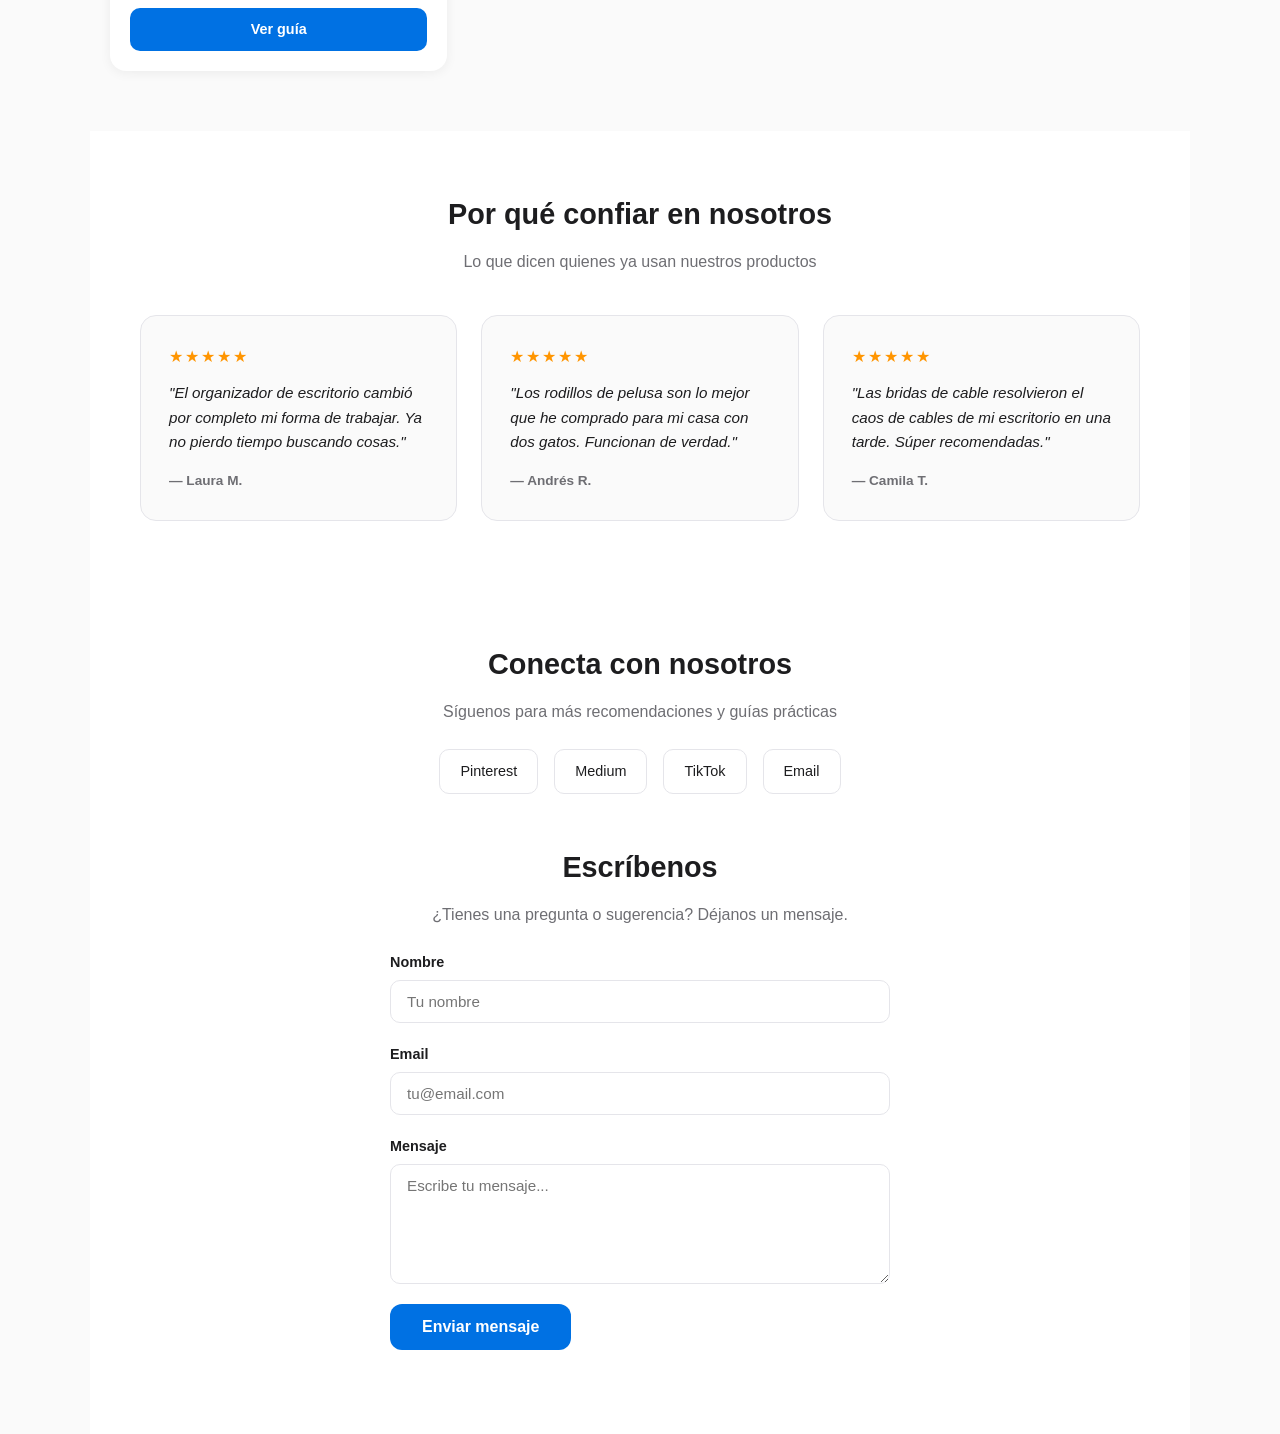
==== commit b2e9fb2c: "rollback" ====
--- a/index.html
+++ b/index.html
@@ -1,144 +1,109 @@
 ﻿<!DOCTYPE html>
 <html lang="es">
 <head>
-  <script>(function(w,d,s,l,i){w[l]=w[l]||[];w[l].push({'gtm.start':
-  new Date().getTime(),event:'gtm.js'});var f=d.getElementsByTagName(s)[0],
-  j=d.createElement(s),dl=l!='dataLayer'?'&l='+l:'';j.async=true;j.src=
-  'https://www.googletagmanager.com/gtm.js?id='+i+dl;f.parentNode.insertBefore(j,f);
-  })(window,document,'script','dataLayer','GTM-NTPRTN28');</script>
-  <meta charset="UTF-8">
-  <meta name="viewport" content="width=device-width, initial-scale=1.0">
-  <title>AOI Integrated Systems | Soluciones para tu Hogar y Oficina</title>
-  <link rel="icon" type="image/png" href="img/favicon.ico">
-  <link rel="stylesheet" href="css/style.css">
+  <!-- Google Tag Manager -->
+<script>(function(w,d,s,l,i){w[l]=w[l]||[];w[l].push({'gtm.start':
+new Date().getTime(),event:'gtm.js'});var f=d.getElementsByTagName(s)[0],
+j=d.createElement(s),dl=l!='dataLayer'?'&l='+l:'';j.async=true;j.src=
+'https://www.googletagmanager.com/gtm.js?id='+i+dl;f.parentNode.insertBefore(j,f);
+})(window,document,'script','dataLayer','GTM-NTPRTN28');</script>
+<!-- End Google Tag Manager -->
+<meta charset="UTF-8">
+<meta name="viewport" content="width=device-width, initial-scale=1.0">
+<title>AOI Integrated Systems | Soluciones para tu Hogar y Oficina</title>
+<!-- <meta name="description" content="Productos recomendados, guías prácticas y soluciones para organizar tu hogar y oficina."> -->
+<meta name="p:domain_verify" content="d62dc23d63197c3e94ced75ddd84fd9a"/>
+<link rel="icon" type="image/png" href="img/favicon.ico">
+<link rel="stylesheet" href="css/style.css">
+
+<!-- Open Graph para Facebook -->
+<meta property="og:type" content="website">
+<meta property="og:title" content="AOI Integrated Systems | Soluciones para tu Hogar y Oficina">
+<meta property="og:description" content="Productos recomendados y guías prácticas para organizar tu hogar y oficina.">
+<meta property="og:image" content="https://carlosmazo1037-beep.github.io/amazon-opportunity-intelligence/img/logo.png">
+<meta property="og:url" content="https://carlosmazo1037-beep.github.io/amazon-opportunity-intelligence/index.html">
+<meta property="og:site_name" content="AOI Integrated Systems">
 </head>
 <body>
-<noscript><iframe src="https://www.googletagmanager.com/ns.html?id=GTM-NTPRTN28" height="0" width="0" style="display:none;visibility:hidden"></iframe></noscript>
-
+<!-- Google Tag Manager (noscript) -->
+<noscript><iframe src="https://www.googletagmanager.com/ns.html?id=GTM-NTPRTN28"
+height="0" width="0" style="display:none;visibility:hidden"></iframe></noscript>
+<!-- End Google Tag Manager (noscript) -->
 <section class="hero">
-  <div class="hero-content">
-    <span class="badge">Productos probados y recomendados</span>
-    <h1>Menos desorden.<br>Más tiempo para lo que importa.</h1>
-    <p>Seleccionamos productos que resuelven problemas reales en tu hogar y oficina. Sin ruido, sin compras impulsivas: solo lo que funciona.</p>
-    <div class="hero-actions">
-      <a href="productos.html" class="btn-primary">Explorar el catálogo</a>
-      <a href="#destacados" class="btn-secondary">Ver destacados</a>
-    </div>
-    <ul class="hero-trust">
-      <li>✓ Enlaces verificados a Amazon</li>
-      <li>✓ Actualizado 2026</li>
-      <li>✓ Recomendaciones honestas</li>
-    </ul>
-  </div>
+<div class="hero-content">
+<span class="badge">Productos probados y recomendados</span>
+<h1>Soluciones prácticas para tu hogar y oficina</h1>
+<p>Productos recomendados y guías que te ayudan a organizar, limpiar y aprovechar mejor tu espacio.</p>
+<a href="productos.html" class="btn-primary">Ver productos</a>
+</div>
 </section>
 
-<section class="section section-categories" id="categorias">
-  <h2>Encuentra lo que necesitas</h2>
-  <p class="subtitle">Explora por categoría y llega directo al producto</p>
-  <div class="category-grid">
-    <a href="productos.html#cat-home-office" class="category-card">
-      <span class="category-icon">🗂️</span>
-      <h3>Home Office</h3>
-      <p>Organiza tu escritorio y trabaja mejor</p>
-      <span class="category-link">Ver productos →</span>
-    </a>
-    <a href="productos.html#cat-hogar" class="category-card">
-      <span class="category-icon">🏠</span>
-      <h3>Hogar</h3>
-      <p>Aprovecha cada rincón de tu casa</p>
-      <span class="category-link">Ver productos →</span>
-    </a>
-    <a href="productos.html#cat-cocina" class="category-card">
-      <span class="category-icon">🍳</span>
-      <h3>Cocina y Meal Prep</h3>
-      <p>Prepara, guarda y organiza mejor</p>
-      <span class="category-link">Ver productos →</span>
-    </a>
-    <a href="productos.html#cat-mascotas" class="category-card">
-      <span class="category-icon">🐾</span>
-      <h3>Mascotas</h3>
-      <p>Soluciones para el día a día</p>
-      <span class="category-link">Ver productos →</span>
-    </a>
-  </div>
+<section class="section about" id="sobre">
+<h2>Sobre AOI Integrated Systems</h2>
+<p class="subtitle">Tecnología y soluciones para el día a día</p>
+<div class="about-content">
+<p>Seleccionamos productos que resuelven problemas reales. Cada recomendación está pensada para ahorrarte tiempo, espacio y dinero.</p>
+<a href="nosotros.html" class="btn-secondary">Conoce más sobre nosotros</a>
+</div>
 </section>
 
-<section class="section carousel-section" id="destacados">
-  <h2>Recomendados de la semana</h2>
-  <p class="subtitle">Una selección de lo que más está funcionando</p>
-  <div class="carousel-wrapper">
-    <div class="carousel-track" id="productos-destacados"></div>
-  </div>
-  <div style="text-align:center;margin-top:36px;">
-    <a href="productos.html" class="btn-primary">Ver todo el catálogo</a>
-  </div>
-</section>
-
-<section class="section section-how">
-  <h2>Así de simple</h2>
-  <p class="subtitle">Tres pasos para encontrar la solución correcta</p>
-  <div class="how-grid">
-    <div class="how-step">
-      <span class="how-num">1</span>
-      <h3>Explora por categoría</h3>
-      <p>Encuentra el problema que quieres resolver: escritorio, cocina, limpieza o mascotas.</p>
-    </div>
-    <div class="how-step">
-      <span class="how-num">2</span>
-      <h3>Lee la recomendación</h3>
-      <p>Cada producto tiene una descripción breve y honesta de por qué lo elegimos.</p>
-    </div>
-    <div class="how-step">
-      <span class="how-num">3</span>
-      <h3>Compra en Amazon</h3>
-      <p>Haz clic en “Ver en Amazon” y compra directamente en la plataforma de confianza.</p>
-    </div>
-  </div>
+<section class="section" id="productos">
+<h2>Productos Recomendados</h2>
+<p class="subtitle">Una selección de artículos disponibles en Amazon</p>
+<div class="grid" id="productos-destacados"></div>
+<div style="text-align: center; margin-top: 30px;">
+<a href="productos.html" class="btn-secondary">Ver todos los productos</a>
+</div>
 </section>
 
 <section class="section carousel-section" id="blog">
-  <h2>Guías prácticas</h2>
-  <p class="subtitle">Consejos para organizar, limpiar y aprovechar tu espacio</p>
-  <div class="carousel-wrapper">
-    <div class="carousel-track" id="guias-carrusel"></div>
-  </div>
+<h2>Guías Prácticas</h2>
+<p class="subtitle">Consejos para organizar, limpiar y aprovechar tu espacio</p>
+<div class="carousel-wrapper">
+<div class="carousel-track" id="guias-carrusel"></div>
+</div>
 </section>
 
 <section class="section" id="recursos">
-  <h2>Recursos Digitales</h2>
-  <p class="subtitle">Guías y cursos para llevar tu organización al siguiente nivel</p>
-  <div class="grid" id="recursos-digitales"></div>
+<h2>Recursos Digitales</h2>
+<p class="subtitle">Guías y cursos para llevar tu organización al siguiente nivel</p>
+<div class="grid" id="recursos-digitales"></div>
 </section>
 
 <section class="section testimonials">
-  <h2>Por qué confiar en nosotros</h2>
-  <p class="subtitle">Lo que dicen quienes ya usan nuestros productos</p>
-  <div class="testimonial-grid" style="display:grid;grid-template-columns:repeat(auto-fill,minmax(280px,1fr));gap:24px;max-width:1040px;margin:0 auto;">
-    <div class="card" style="padding:28px;">
-      <div style="color:var(--ambar);font-size:1.1rem;margin-bottom:12px;">★★★★★</div>
-      <p style="font-style:italic;color:var(--texto);margin-bottom:18px;">"El organizador de escritorio cambió por completo mi forma de trabajar. Ya no pierdo tiempo buscando cosas."</p>
-      <div style="font-weight:700;font-size:.85rem;color:var(--texto-suave);">— Laura M.</div>
-    </div>
-    <div class="card" style="padding:28px;">
-      <div style="color:var(--ambar);font-size:1.1rem;margin-bottom:12px;">★★★★★</div>
-      <p style="font-style:italic;color:var(--texto);margin-bottom:18px;">"Los rodillos de pelusa son lo mejor que he comprado para mi casa con dos gatos. Funcionan de verdad."</p>
-      <div style="font-weight:700;font-size:.85rem;color:var(--texto-suave);">— Andrés R.</div>
-    </div>
-    <div class="card" style="padding:28px;">
-      <div style="color:var(--ambar);font-size:1.1rem;margin-bottom:12px;">★★★★★</div>
-      <p style="font-style:italic;color:var(--texto);margin-bottom:18px;">"Las bridas de cable resolvieron el caos de cables de mi escritorio en una tarde. Súper recomendadas."</p>
-      <div style="font-weight:700;font-size:.85rem;color:var(--texto-suave);">— Camila T.</div>
-    </div>
-  </div>
+<h2>Por qué confiar en nosotros</h2>
+<p class="subtitle">Lo que dicen quienes ya usan nuestros productos</p>
+<div class="testimonial-grid">
+
+<div class="testimonial">
+<div class="stars">★★★★★</div>
+<p>"El organizador de escritorio cambió por completo mi forma de trabajar. Ya no pierdo tiempo buscando cosas."</p>
+<div class="author">— Laura M.</div>
+</div>
+
+<div class="testimonial">
+<div class="stars">★★★★★</div>
+<p>"Los rodillos de pelusa son lo mejor que he comprado para mi casa con dos gatos. Funcionan de verdad."</p>
+<div class="author">— Andrés R.</div>
+</div>
+
+<div class="testimonial">
+<div class="stars">★★★★★</div>
+<p>"Las bridas de cable resolvieron el caos de cables de mi escritorio en una tarde. Súper recomendadas."</p>
+<div class="author">— Camila T.</div>
+</div>
+
+</div>
 </section>
 
 <section class="section contact" id="contacto">
-  <h2>Conecta con nosotros</h2>
-  <p>Síguenos para más recomendaciones y guías prácticas</p>
-  <div class="social" id="contacto-redes" style="display:flex;justify-content:center;gap:12px;flex-wrap:wrap;margin-bottom:24px;"></div>
-  <h2 style="margin-top:56px;">Escríbenos</h2>
-  <p>¿Tienes una pregunta o sugerencia? Déjanos un mensaje.</p>
-  <div id="formulario-contacto"></div>
+<h2>Conecta con nosotros</h2>
+<p>Síguenos para más recomendaciones y guías prácticas</p>
+<div class="social" id="contacto-redes"></div>
+
+<h2 style="margin-top: 50px;">Escríbenos</h2>
+<p>¿Tienes una pregunta o sugerencia? Déjanos un mensaje.</p>
+<div id="formulario-contacto"></div>
 </section>
 
 <script src="js/layout.js"></script>
@@ -149,11 +114,12 @@
 <script src="js/formulario.js"></script>
 <script src="js/main.js"></script>
 <script>
-  renderProductos('#productos-destacados', 6);
+  renderProductos('productos-destacados', 4);
   renderRecursos('recursos-digitales');
   renderGuias('guias-carrusel');
   renderContacto('contacto-redes');
   renderFormularioContacto('formulario-contacto');
 </script>
+
 </body>
 </html>
--- a/css/style.css
+++ b/css/style.css
@@ -1,210 +1,108 @@
-﻿/* =========================================================
-   AOI Integrated Systems — Diseño Limpio y Profesional
-   Fondo claro, tipografía legible y azul del logo.
-   ========================================================= */
-
-:root{
-  /* Paleta original */
-  --azul:#0071e3;
-  --azul-hover:#0077ed;
-  --azul-claro:#4da3ff;
-  --azul-profundo:#003b7a;
-  --azul-medio:#005bb5;
-  
-  --gris:#fafafa;
-  --gris-2:#f5f5f7;
-  --gris-3:#e5e5ea;
-  
-  --texto:#1d1d1f;
-  --texto-suave:#6e6e73;
-  --ambar:#ff9500;
-  --verde:#34c759;
-  --rojo:#ff3b30;
-
-  /* Sistema */
-  --radio-sm:10px;
-  --radio:14px;
-  --radio-lg:20px;
-  --sombra-sm:0 1px 3px rgba(0,0,0,.04),0 1px 2px rgba(0,0,0,.03);
-  --sombra:0 4px 14px rgba(0,0,0,.06),0 2px 6px rgba(0,0,0,.04);
-  --sombra-hover:0 14px 40px rgba(0,0,0,.10),0 6px 16px rgba(0,0,0,.06);
-  --contenedor:1120px;
-  --ease:cubic-bezier(.2,.7,.2,1);
-  --fuente:-apple-system,BlinkMacSystemFont,'Segoe UI',Roboto,'Helvetica Neue',Arial,sans-serif;
+﻿* { margin: 0; padding: 0; box-sizing: border-box; }
+body { font-family: -apple-system, BlinkMacSystemFont, 'Segoe UI', Roboto, sans-serif; background: #fafafa; color: #1d1d1f; line-height: 1.6; }
+a { text-decoration: none; color: inherit; }
+.nav { background: #fff; border-bottom: 1px solid #e5e5ea; position: sticky; top: 0; z-index: 100; }
+.nav-inner { max-width: 1100px; margin: 0 auto; padding: 16px 20px; display: flex; justify-content: space-between; align-items: center; }
+.logo { display: flex; align-items: center; gap: 10px; font-weight: 700; font-size: 1.1rem; color: #1d1d1f; }
+.logo img { height: 36px; }
+.logo span { color: #0071e3; }
+.nav-links { display: flex; gap: 24px; font-size: 0.9rem; color: #6e6e73; }
+.nav-links a:hover { color: #0071e3; }
+.nav-links a.active { color: #0071e3; font-weight: 600; }
+.hero { background: linear-gradient(135deg, #1d1d1f 0%, #2d2d30 100%); color: #fff; padding: 80px 20px; text-align: center; position: relative; overflow: hidden; }
+.hero::before { content: ''; position: absolute; top: -50%; right: -20%; width: 600px; height: 600px; background: radial-gradient(circle, rgba(0,113,227,0.15) 0%, transparent 70%); border-radius: 50%; }
+.hero::after { content: ''; position: absolute; bottom: -30%; left: -10%; width: 400px; height: 400px; background: radial-gradient(circle, rgba(0,113,227,0.1) 0%, transparent 70%); border-radius: 50%; }
+.hero-content { position: relative; z-index: 2; }
+.hero h1 { font-size: 2.5rem; margin-bottom: 16px; line-height: 1.2; }
+.hero p { font-size: 1.1rem; color: #a1a1a6; max-width: 600px; margin: 0 auto 32px; }
+.hero .badge { display: inline-block; background: rgba(0,113,227,0.2); color: #4da3ff; padding: 6px 16px; border-radius: 20px; font-size: 0.85rem; font-weight: 600; margin-bottom: 20px; border: 1px solid rgba(0,113,227,0.3); }
+.btn-primary { display: inline-block; background: #0071e3; color: #fff; padding: 14px 32px; border-radius: 12px; font-weight: 600; font-size: 1rem; transition: background 0.2s; }
+.btn-primary:hover { background: #0077ed; }
+.btn-secondary { display: inline-block; background: transparent; color: #0071e3; padding: 12px 24px; border: 2px solid #0071e3; border-radius: 10px; font-weight: 600; font-size: 0.95rem; transition: all 0.2s; margin-top: 20px; }
+.btn-secondary:hover { background: #0071e3; color: #fff; }
+.section { max-width: 1100px; margin: 0 auto; padding: 60px 20px; }
+.section h2 { font-size: 1.8rem; margin-bottom: 12px; text-align: center; }
+.section .subtitle { text-align: center; color: #6e6e73; margin-bottom: 40px; font-size: 1rem; }
+.about { background: #fff; }
+.about-content { max-width: 700px; margin: 0 auto; text-align: center; color: #6e6e73; font-size: 1rem; line-height: 1.8; }
+.grid { display: grid; grid-template-columns: repeat(auto-fill, minmax(260px, 1fr)); gap: 24px; }
+.card { background: #fff; border-radius: 16px; overflow: hidden; box-shadow: 0 2px 12px rgba(0,0,0,0.06); transition: transform 0.2s, box-shadow 0.2s; display: flex; flex-direction: column; position: relative; }
+.card:hover { transform: translateY(-4px); box-shadow: 0 8px 24px rgba(0,0,0,0.1); }
+.card img { width: 100%; height: 220px; object-fit: cover; background: #e5e5ea; }
+.card-body { padding: 20px; flex: 1; display: flex; flex-direction: column; }
+.card .tag { display: inline-block; background: #e8f0fe; color: #0071e3; font-size: 0.75rem; font-weight: 600; padding: 4px 10px; border-radius: 20px; margin-bottom: 10px; align-self: flex-start; }
+.card h3 { font-size: 1.05rem; margin-bottom: 8px; line-height: 1.3; }
+.card p { font-size: 0.9rem; color: #6e6e73; margin-bottom: 16px; flex: 1; }
+.card .badge-seller { position: absolute; top: 12px; right: 12px; background: #ff9500; color: #fff; font-size: 0.7rem; font-weight: 700; padding: 4px 10px; border-radius: 6px; z-index: 2; text-transform: uppercase; letter-spacing: 0.5px; }
+.card .badge-new { position: absolute; top: 12px; right: 12px; background: #34c759; color: #fff; font-size: 0.7rem; font-weight: 700; padding: 4px 10px; border-radius: 6px; z-index: 2; text-transform: uppercase; letter-spacing: 0.5px; }
+.btn { display: inline-block; background: #0071e3; color: #fff; text-decoration: none; padding: 10px 18px; border-radius: 10px; text-align: center; font-weight: 600; font-size: 0.9rem; transition: background 0.2s; }
+.btn:hover { background: #0077ed; }
+.blog { background: #f5f5f7; }
+.blog-grid { display: grid; grid-template-columns: repeat(auto-fill, minmax(280px, 1fr)); gap: 20px; }
+.blog-card { background: #fff; padding: 24px; border-radius: 14px; box-shadow: 0 2px 8px rgba(0,0,0,0.05); transition: transform 0.2s; }
+.blog-card:hover { transform: translateY(-3px); }
+.blog-card h4 { font-size: 1rem; margin-bottom: 8px; line-height: 1.4; }
+.blog-card p { font-size: 0.85rem; color: #6e6e73; margin-bottom: 12px; }
+.blog-card .read { color: #0071e3; font-size: 0.85rem; font-weight: 600; }
+.contact { background: #fff; text-align: center; }
+.contact p { color: #6e6e73; margin-bottom: 24px; }
+.social { display: flex; justify-content: center; gap: 16px; flex-wrap: wrap; }
+.social a { display: inline-block; padding: 10px 20px; border: 1px solid #e5e5ea; border-radius: 10px; font-size: 0.9rem; color: #1d1d1f; transition: all 0.2s; }
+.social a:hover { border-color: #0071e3; color: #0071e3; }
+footer { background: #1d1d1f; color: #a1a1a6; padding: 40px 20px; text-align: center; font-size: 0.85rem; }
+footer .disclosure { max-width: 700px; margin: 0 auto 20px; line-height: 1.6; }
+.testimonials { background: #fff; }
+.testimonial-grid { display: grid; grid-template-columns: repeat(auto-fill, minmax(280px, 1fr)); gap: 24px; max-width: 1000px; margin: 0 auto; }
+.testimonial { background: #fafafa; padding: 28px; border-radius: 16px; border: 1px solid #e5e5ea; }
+.testimonial .stars { color: #ff9500; font-size: 1rem; margin-bottom: 12px; letter-spacing: 2px; }
+.testimonial p { font-size: 0.95rem; color: #1d1d1f; line-height: 1.6; margin-bottom: 16px; font-style: italic; }
+.testimonial .author { font-size: 0.85rem; color: #6e6e73; font-weight: 600; }
+.carousel-section { background: #f5f5f7; overflow: hidden; }
+.carousel-wrapper { position: relative; max-width: 1100px; margin: 0 auto; overflow: hidden; padding: 10px 0; }
+.carousel-track { display: flex; gap: 16px; animation: scroll 40s linear infinite; width: max-content; }
+.carousel-wrapper:hover .carousel-track { animation-play-state: paused; }
+.carousel-card { flex: 0 0 240px; background: #fff; padding: 20px; border-radius: 14px; box-shadow: 0 2px 8px rgba(0,0,0,0.05); transition: transform 0.2s; }
+.carousel-card:hover { transform: translateY(-4px); box-shadow: 0 6px 20px rgba(0,0,0,0.1); }
+.carousel-card h4 { font-size: 0.95rem; margin-bottom: 8px; line-height: 1.4; color: #1d1d1f; }
+.carousel-card p { font-size: 0.8rem; color: #6e6e73; margin-bottom: 12px; line-height: 1.5; }
+.carousel-card .read { color: #0071e3; font-size: 0.8rem; font-weight: 600; }
+@keyframes scroll { 0% { transform: translateX(0); } 100% { transform: translateX(-50%); } }
+.carousel-wrapper::before, .carousel-wrapper::after { content: ''; position: absolute; top: 0; bottom: 0; width: 60px; z-index: 2; pointer-events: none; }
+.carousel-wrapper::before { left: 0; background: linear-gradient(to right, #f5f5f7, transparent); }
+.carousel-wrapper::after { right: 0; background: linear-gradient(to left, #f5f5f7, transparent); }
+.menu-toggle { display: none; background: none; border: none; cursor: pointer; padding: 8px; flex-direction: column; gap: 5px; }
+.menu-toggle span { display: block; width: 24px; height: 2px; background: #1d1d1f; transition: 0.3s; }
+.menu-toggle.open span:nth-child(1) { transform: rotate(45deg) translate(5px, 5px); }
+.menu-toggle.open span:nth-child(2) { opacity: 0; }
+.menu-toggle.open span:nth-child(3) { transform: rotate(-45deg) translate(5px, -5px); }
+.contact-form { max-width: 500px; margin: 0 auto; text-align: left; }
+.form-group { margin-bottom: 20px; }
+.form-group label { display: block; font-size: 0.9rem; font-weight: 600; color: #1d1d1f; margin-bottom: 6px; }
+.form-group input, .form-group textarea { width: 100%; padding: 12px 16px; border: 1px solid #e5e5ea; border-radius: 10px; font-size: 0.95rem; font-family: inherit; background: #fff; transition: border-color 0.2s; }
+.form-group input:focus, .form-group textarea:focus { outline: none; border-color: #0071e3; }
+.form-group textarea { resize: vertical; min-height: 120px; }
+.form-status { margin-top: 16px; font-size: 0.9rem; text-align: center; }
+.form-status.success { color: #34c759; }
+.form-status.error { color: #ff3b30; }
+@media (max-width: 768px) {
+  .hero h1 { font-size: 1.8rem; }
+  .section h2 { font-size: 1.5rem; }
+  .menu-toggle { display: flex; }
+  .nav-links { display: none; position: absolute; top: 100%; left: 0; right: 0; background: #fff; flex-direction: column; padding: 20px; gap: 16px; border-bottom: 1px solid #e5e5ea; box-shadow: 0 4px 12px rgba(0,0,0,0.08); }
+  .nav-links.open { display: flex; }
+  .nav { position: relative; }
 }
 
-/* ---------- Reset ---------- */
-*{margin:0;padding:0;box-sizing:border-box}
-html{scroll-behavior:smooth;-webkit-text-size-adjust:100%}
-body{
-  font-family:var(--fuente);
-  background:var(--gris);
-  color:var(--texto);
-  line-height:1.6;
-  -webkit-font-smoothing:antialiased;
-}
-img{max-width:100%;display:block}
-a{text-decoration:none;color:inherit}
-section{scroll-margin-top:88px}
-
-/* ---------- Tipografía ---------- */
-h1,h2,h3,h4{color:var(--texto);line-height:1.2;letter-spacing:-.02em; font-family: var(--fuente);}
-h1{font-size:clamp(2rem,4vw,2.75rem);font-weight:800}
-h2{font-size:clamp(1.5rem,2.6vw,2rem);font-weight:800;margin-bottom:8px}
-h3{font-size:1.05rem;font-weight:700}
-h4{font-size:.98rem;font-weight:700}
-p{color:var(--texto-suave)}
-
-/* ---------- Contenedor ---------- */
-.section{max-width:var(--contenedor);margin:0 auto;padding:72px 20px;}
-.section h2{text-align:center}
-.section .subtitle{text-align:center;color:var(--texto-suave);margin:0 auto 44px;max-width:640px;font-size:1rem}
-
-/* ---------- NAV ---------- */
-.nav{
-  background:rgba(255,255,255,.94);
-  backdrop-filter:saturate(160%) blur(12px);
-  border-bottom:1px solid var(--gris-3);
-  position:sticky;top:0;z-index:100;
-}
-.nav-inner{max-width:var(--contenedor);margin:0 auto;padding:14px 20px;display:flex;justify-content:space-between;align-items:center;gap:16px;}
-.logo{display:flex;align-items:center;gap:10px;font-weight:800;font-size:1.05rem;color:var(--texto)}
-.logo img{height:36px;width:auto}
-.logo span{color:var(--azul);letter-spacing:-.01em}
-.nav-links{display:flex;gap:4px;font-size:.9rem;align-items:center}
-.nav-links a{padding:8px 12px;border-radius:8px;color:var(--texto-suave);font-weight:600;transition:color .2s var(--ease),background .2s var(--ease);}
-.nav-links a:hover{color:var(--texto);background:var(--gris-2)}
-.nav-links a.active{color:var(--azul);background:rgba(0,113,227,.08);font-weight:700}
-
-/* ---------- HERO AZUL ---------- */
-.hero{
-  background:linear-gradient(135deg,var(--azul-medio) 0%,var(--azul-profundo) 100%);
-  color:#fff;padding:96px 20px 104px;text-align:center;position:relative;overflow:hidden;
-}
-.hero-content{position:relative;z-index:2;max-width:820px;margin:0 auto}
-.hero h1{margin-bottom:16px;color:#fff}
-.hero p{font-size:1.08rem;color:rgba(255,255,255,.85);max-width:620px;margin:0 auto 32px}
-.hero .badge{display:inline-block;background:rgba(255,255,255,.16);color:#fff;padding:6px 16px;border-radius:20px;font-size:.82rem;font-weight:700;margin-bottom:22px;border:1px solid rgba(255,255,255,.3);}
-
-.hero-actions{display:flex;gap:12px;justify-content:center;flex-wrap:wrap;margin-bottom:24px;}
-.hero-actions .btn-secondary{margin-top:0}
-.hero-trust{display:flex;justify-content:center;gap:24px;flex-wrap:wrap;list-style:none;padding:0;color:rgba(255,255,255,.8);font-size:.82rem;font-weight:500;}
-
-.hero--compact{padding:72px 20px 80px}
-.hero--compact h1{font-size:clamp(1.8rem,3.5vw,2.6rem)}
-.hero--compact p{font-size:1rem;margin-bottom:0}
-
-/* ---------- Botones ---------- */
-.btn-primary,.btn-secondary,.btn{display:inline-flex;align-items:center;justify-content:center;gap:8px;font-weight:700;border-radius:var(--radio-sm);transition:transform .2s var(--ease),background .2s var(--ease),box-shadow .2s var(--ease),color .2s var(--ease),border-color .2s var(--ease);cursor:pointer;border:0; font-family:var(--fuente);}
-.btn-primary{background:#fff;color:var(--azul-medio);padding:14px 30px;font-size:1rem;box-shadow:0 8px 20px rgba(0,0,0,.15);}
-.btn-primary:hover{background:#f0f7ff;transform:translateY(-1px);box-shadow:0 12px 26px rgba(0,0,0,.2)}
-.section .btn-primary,.contact .btn-primary,.contact-form .btn-primary{background:var(--azul);color:#fff;box-shadow:0 8px 20px rgba(0,113,227,.3);}
-.section .btn-primary:hover,.contact .btn-primary:hover,.contact-form .btn-primary:hover{background:var(--azul-hover);box-shadow:0 12px 26px rgba(0,113,227,.4);}
-.btn-secondary{background:transparent;color:var(--azul);border:2px solid var(--azul);padding:12px 24px;font-size:.95rem;margin-top:20px;}
-.btn-secondary:hover{background:var(--azul);color:#fff;transform:translateY(-1px)}
-.hero .btn-secondary{color:#fff;border-color:rgba(255,255,255,.5);margin-top:0}
-.hero .btn-secondary:hover{background:#fff;color:var(--azul-medio);border-color:#fff}
-.btn{background:var(--azul);color:#fff;padding:11px 18px;font-size:.88rem;width:100%;margin-top:auto;}
-.btn:hover{background:var(--azul-hover)}
-
-/* ---------- Grid y Cards ---------- */
-.grid{display:grid;grid-template-columns:repeat(auto-fill,minmax(260px,1fr));gap:24px}
-.card{background:#fff;border-radius:var(--radio);overflow:hidden;box-shadow:var(--sombra-sm);border:1px solid rgba(0,0,0,.04);transition:transform .3s var(--ease),box-shadow .3s var(--ease);display:flex;flex-direction:column;position:relative;}
-.card:hover{transform:translateY(-6px);box-shadow:var(--sombra-hover);border-color:rgba(0,113,227,.2);}
-.card img{width:100%;height:220px;object-fit:cover;background:linear-gradient(135deg,var(--gris-3),#f0f0f3);transition:transform .5s var(--ease);}
-.card:hover img{transform:scale(1.04)}
-.card-body{padding:20px;flex:1;display:flex;flex-direction:column;gap:8px}
-.card .tag{display:inline-block;background:rgba(0,113,227,.08);color:var(--azul);font-size:.72rem;font-weight:700;letter-spacing:.04em;text-transform:uppercase;padding:5px 10px;border-radius:20px;align-self:flex-start;}
-.card h3{font-size:1.02rem;line-height:1.35;color:var(--texto)}
-.card p{font-size:.88rem;color:var(--texto-suave);flex:1}
-.card .badge-seller{position:absolute;top:12px;right:12px;background:var(--ambar);color:#fff;font-size:.68rem;font-weight:800;text-transform:uppercase;padding:5px 10px;border-radius:6px;z-index:2;}
-
-/* ---------- Carrusel de Guías (Fondo Claro) ---------- */
-.carousel-section{background:var(--gris-2);overflow:hidden}
-.carousel-wrapper{position:relative;max-width:var(--contenedor);margin:0 auto;overflow:hidden;padding:12px 0;cursor:grab;}
-.carousel-wrapper.is-dragging{cursor:grabbing}
-.carousel-track{display:flex;gap:18px;width:max-content;transition:transform .45s var(--ease);user-select:none;}
-.carousel-track > .carousel-card{flex:0 0 280px;width:280px;}
-.carousel-card{
-  background:#fff;padding:22px;border-radius:var(--radio);box-shadow:var(--sombra-sm);
-  border:1px solid rgba(0,0,0,.04);transition:transform .3s var(--ease),box-shadow .3s var(--ease);
-  display:flex;flex-direction:column;
-}
-.carousel-card:hover{transform:translateY(-4px);box-shadow:var(--sombra)}
-.carousel-card h4{font-size:.95rem;margin-bottom:8px;line-height:1.4;color:var(--texto); font-family:var(--fuente);}
-.carousel-card p{font-size:.82rem;color:var(--texto-suave);margin-bottom:14px;line-height:1.55;flex:1}
-.carousel-card .read{
-  display:inline-flex;align-items:center;gap:6px;background:var(--azul);color:#fff;
-  padding:9px 16px;border-radius:8px;font-size:.82rem;font-weight:700;margin-top:auto;align-self:flex-start;
-  transition:background .2s var(--ease),transform .2s var(--ease);
-}
-.carousel-card .read:hover{background:var(--azul-hover);transform:translateY(-1px)}
-.carousel-nav{position:absolute;top:50%;left:0;right:0;transform:translateY(-50%);display:flex;justify-content:space-between;padding:0 8px;pointer-events:none;z-index:5;}
-.carousel-btn{pointer-events:auto;width:44px;height:44px;border-radius:50%;border:1px solid var(--gris-3);background:#fff;color:var(--azul);font-size:1.5rem;display:flex;align-items:center;justify-content:center;cursor:pointer;box-shadow:0 4px 12px rgba(0,0,0,.08);}
-.carousel-btn:hover{background:var(--azul);color:#fff;border-color:var(--azul);}
-
-/* ---------- Recursos Digitales (Fondo Azul, NO NEGRO) ---------- */
-#recursos{background:var(--azul);border-radius:var(--radio-lg);max-width:var(--contenedor);margin:0 auto;padding:64px 24px;}
-#recursos h2{color:#fff}
-#recursos .subtitle{color:rgba(255,255,255,.8)}
-#recursos .card{background:rgba(255,255,255,0.1);border-color:rgba(255,255,255,0.2); color:#fff;}
-#recursos .card h3, #recursos .card p{color:#fff}
-#recursos .card .tag{background:rgba(255,255,255,0.2); color:#fff;}
-#recursos .card img{background:transparent; padding:0}
-#recursos .btn{background:#fff;color:var(--azul)}
-#recursos .btn:hover{background:var(--gris-2)}
-
-/* ---------- Categorías (Home) ---------- */
-.section-categories{background:var(--gris)}
-.category-grid{display:grid;grid-template-columns:repeat(auto-fill,minmax(240px,1fr));gap:20px;max-width:var(--contenedor);margin:0 auto;}
-.category-card{display:flex;flex-direction:column;gap:8px;padding:28px 24px;background:#fff;border:1px solid var(--gris-3);border-radius:var(--radio-lg);box-shadow:var(--sombra-sm);transition:transform .3s var(--ease),box-shadow .3s var(--ease);}
-.category-card:hover{transform:translateY(-6px);box-shadow:var(--sombra-hover);border-color:var(--azul);}
-.category-icon{font-size:2rem;line-height:1;margin-bottom:4px}
-.category-card h3{font-size:1.05rem;font-weight:800;color:var(--texto)}
-.category-link{color:var(--azul);font-size:.84rem;font-weight:800;margin-top:auto;}
-
-/* ---------- Catálogo (Buscador) ---------- */
-.catalog-toolbar{position:sticky;top:64px;z-index:90;background:rgba(255,255,255,.96);backdrop-filter:blur(12px);border-bottom:1px solid var(--gris-3);box-shadow:0 2px 8px rgba(0,0,0,.04);}
-.catalog-toolbar-inner{max-width:var(--contenedor);margin:0 auto;padding:14px 24px;display:flex;flex-wrap:wrap;align-items:center;gap:12px;}
-.search-box{position:relative;flex:1 1 320px;display:flex;align-items:center;}
-.search-icon{position:absolute;left:14px;font-size:.9rem;opacity:.5;}
-.search-box input{width:100%;padding:12px 42px 12px 40px;border:1.5px solid var(--gris-3);border-radius:10px;font-size:.95rem;background:#fff;transition:border-color .2s;}
-.search-box input:focus{outline:none;border-color:var(--azul);box-shadow:0 0 0 4px rgba(0,113,227,.12);}
-.category-chips{display:flex;gap:6px;flex-wrap:wrap;}
-.chip{padding:7px 14px;border:1px solid var(--gris-3);border-radius:999px;background:#fff;color:var(--texto-suave);font-size:.8rem;font-weight:600;cursor:pointer;transition:all .2s;}
-.chip:hover{border-color:var(--azul);color:var(--azul)}
-.chip.is-active{background:var(--azul);color:#fff;border-color:var(--azul)}
-
-/* ---------- Footer ---------- */
-footer{background:var(--azul-profundo);color:#b8c9e0;padding:64px 24px 32px;font-size:.85rem;}
-.footer-inner{max-width:var(--contenedor);margin:0 auto}
-.footer-grid{display:grid;grid-template-columns:1.6fr 1fr 1fr 1fr;gap:48px;padding-bottom:40px;border-bottom:1px solid rgba(255,255,255,.12);}
-.footer-brand h5{color:#fff;font-size:1.05rem;font-weight:800;margin-bottom:12px;}
-.footer-brand p{color:#b8c9e0;font-size:.85rem;line-height:1.65;max-width:340px;}
-.footer-col h6{color:#fff;font-size:.78rem;font-weight:800;letter-spacing:.08em;text-transform:uppercase;margin-bottom:16px;}
-.footer-col ul{list-style:none;display:flex;flex-direction:column;gap:10px;}
-.footer-col a{color:#b8c9e0;font-weight:500;transition:color .2s;}
-.footer-col a:hover{color:#fff}
-.footer-bottom{padding-top:24px;display:flex;justify-content:space-between;align-items:flex-start;gap:24px;flex-wrap:wrap;color:#8ba6c9;font-size:.8rem;}
-.footer-bottom .disclosure{max-width:640px;line-height:1.6;color:#b8c9e0;margin:0;font-size:.8rem;}
-
-/* ---------- Utilidades ---------- */
-.menu-toggle{display:none;background:none;border:none;cursor:pointer;padding:8px;flex-direction:column;gap:5px}
-.menu-toggle span{display:block;width:24px;height:2px;background:var(--texto);transition:.3s}
-.menu-toggle.open span:nth-child(1){transform:rotate(45deg) translate(5px,5px)}
-.menu-toggle.open span:nth-child(2){opacity:0}
-.menu-toggle.open span:nth-child(3){transform:rotate(-45deg) translate(5px,-5px)}
-
-/* ---------- Responsive ---------- */
-@media (max-width:900px){.footer-grid{grid-template-columns:1fr 1fr;gap:32px}}
-@media (max-width:768px){
-  .hero{padding:72px 20px 84px}
-  .hero h1{font-size:1.8rem}
-  .section{padding:56px 20px}
-  .menu-toggle{display:flex}
-  .nav-links{display:none;position:absolute;top:100%;left:0;right:0;background:#fff;flex-direction:column;padding:16px;gap:6px;border-bottom:1px solid var(--gris-3);}
-  .nav-links.open{display:flex}
-  .grid{grid-template-columns:1fr}
-  .footer-grid{grid-template-columns:1fr}
-  .footer-bottom{flex-direction:column}
-}+/* FORMULARIO DE CONTACTO - FORZADO */
+.contact-form { max-width: 500px; margin: 0 auto; text-align: left; display: block; }
+.contact-form .form-group { margin-bottom: 20px; display: block; }
+.contact-form .form-group label { display: block; font-size: 0.9rem; font-weight: 600; color: #1d1d1f; margin-bottom: 6px; width: 100%; }
+.contact-form .form-group input,
+.contact-form .form-group textarea { display: block; width: 100%; padding: 12px 16px; border: 1px solid #e5e5ea; border-radius: 10px; font-size: 0.95rem; font-family: inherit; background: #fff; transition: border-color 0.2s; box-sizing: border-box; }
+.contact-form .form-group input:focus,
+.contact-form .form-group textarea:focus { outline: none; border-color: #0071e3; }
+.contact-form .form-group textarea { resize: vertical; min-height: 120px; }
+.contact-form .btn-primary { border: none; cursor: pointer; }
+.contact-form .form-status { margin-top: 16px; font-size: 0.9rem; text-align: center; }
+.contact-form .form-status.success { color: #34c759; }
+.contact-form .form-status.error { color: #ff3b30; }
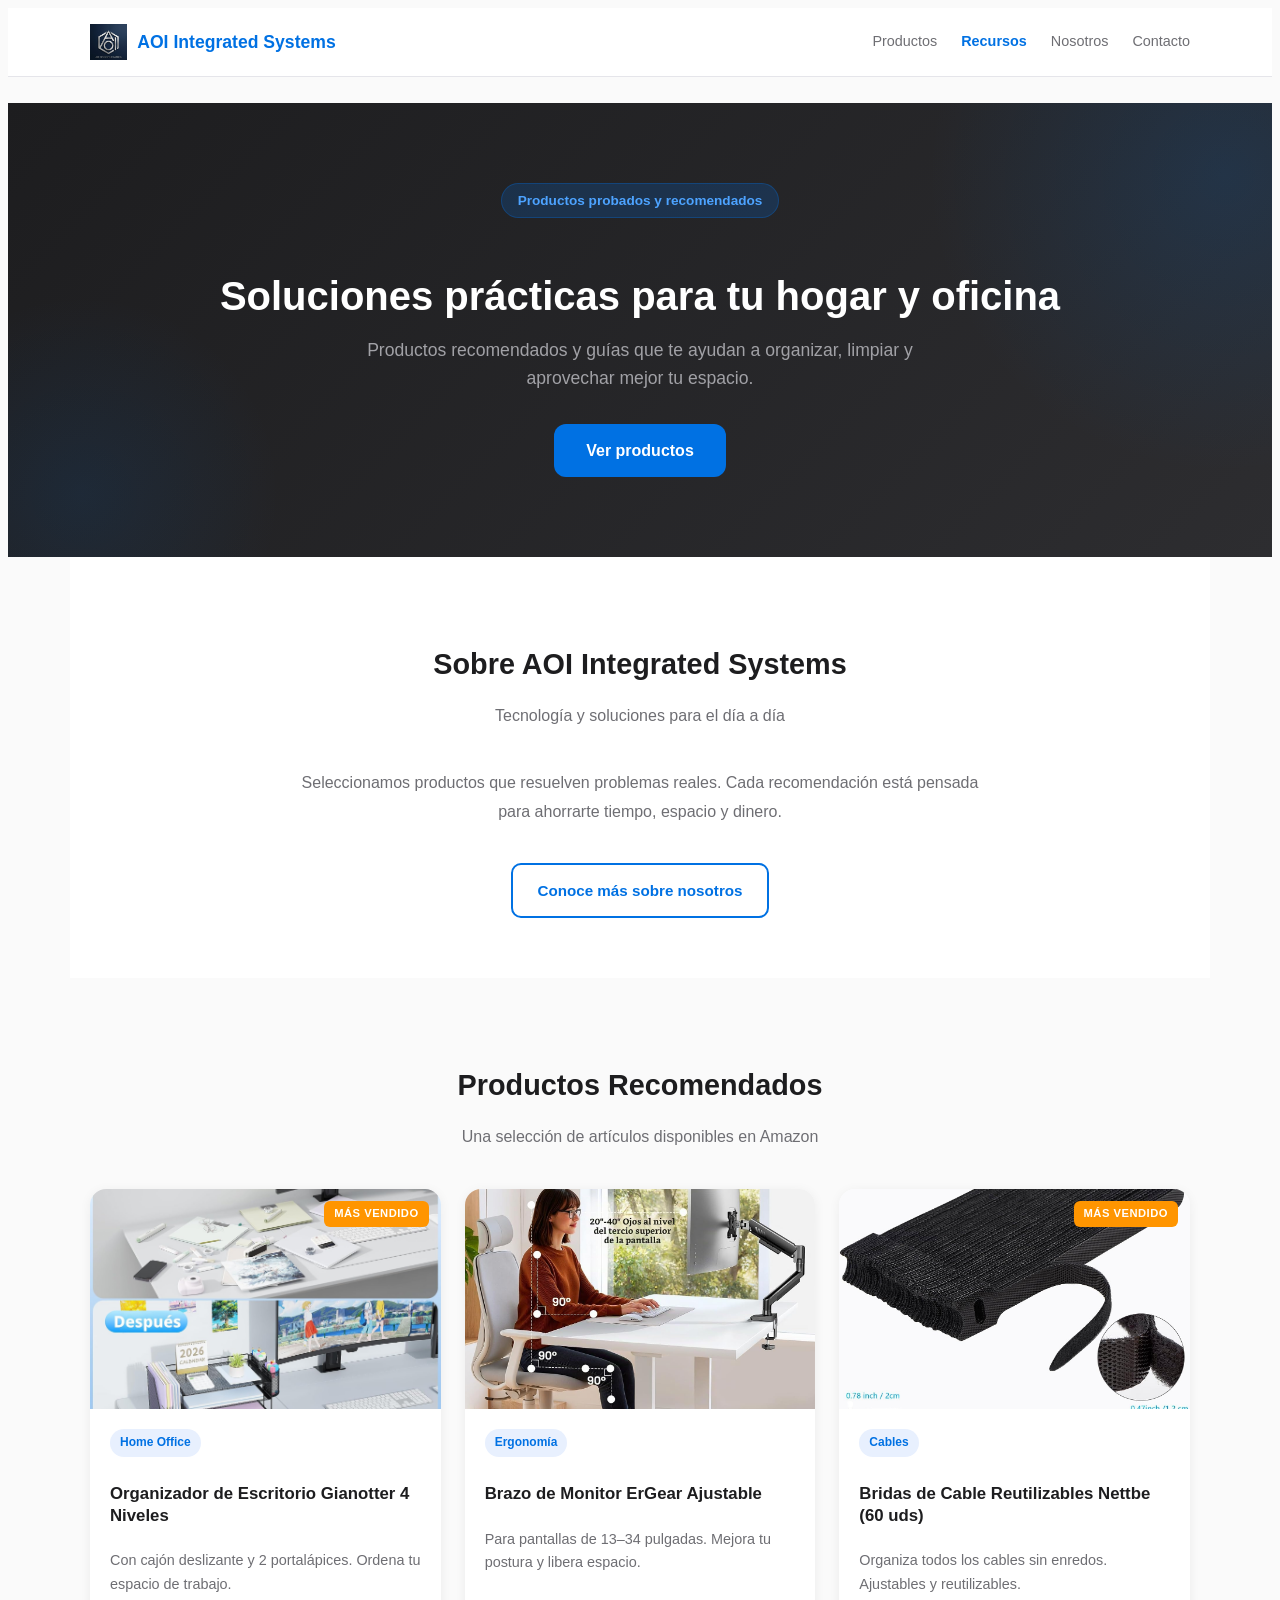
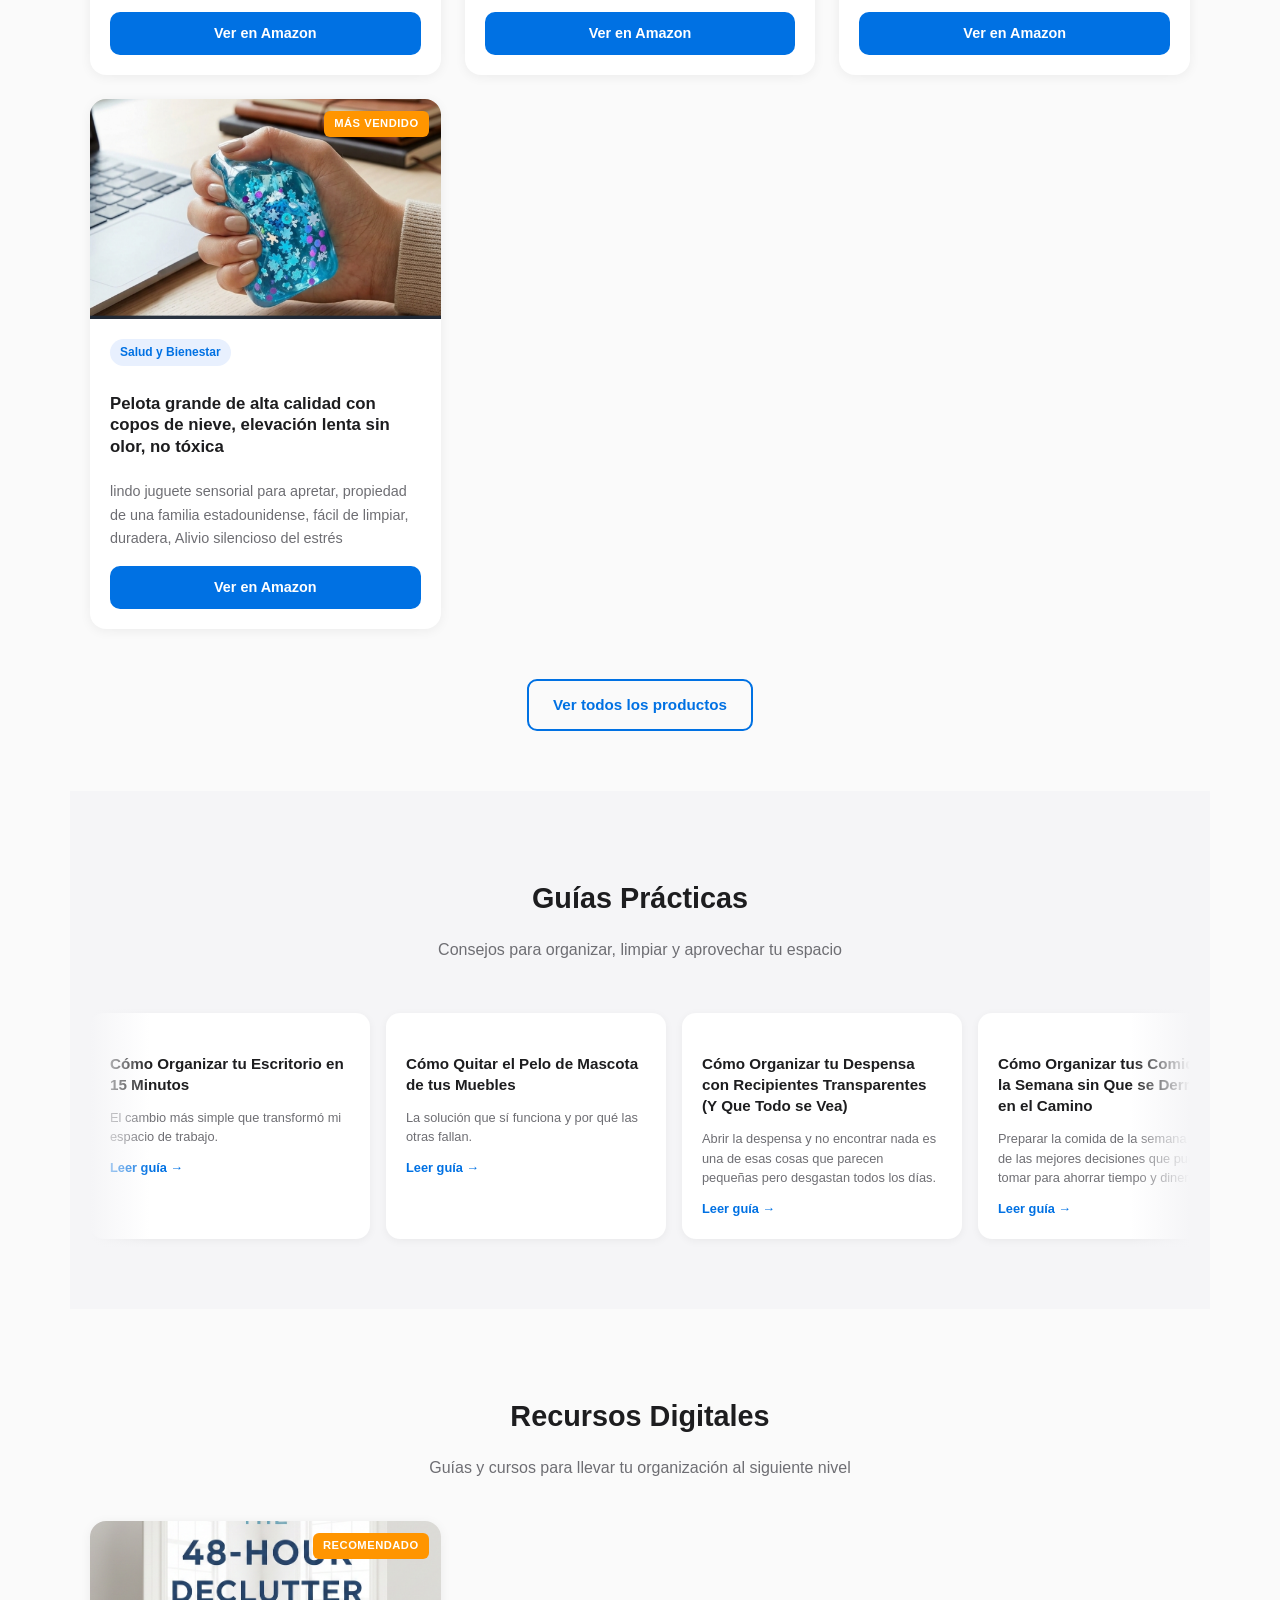
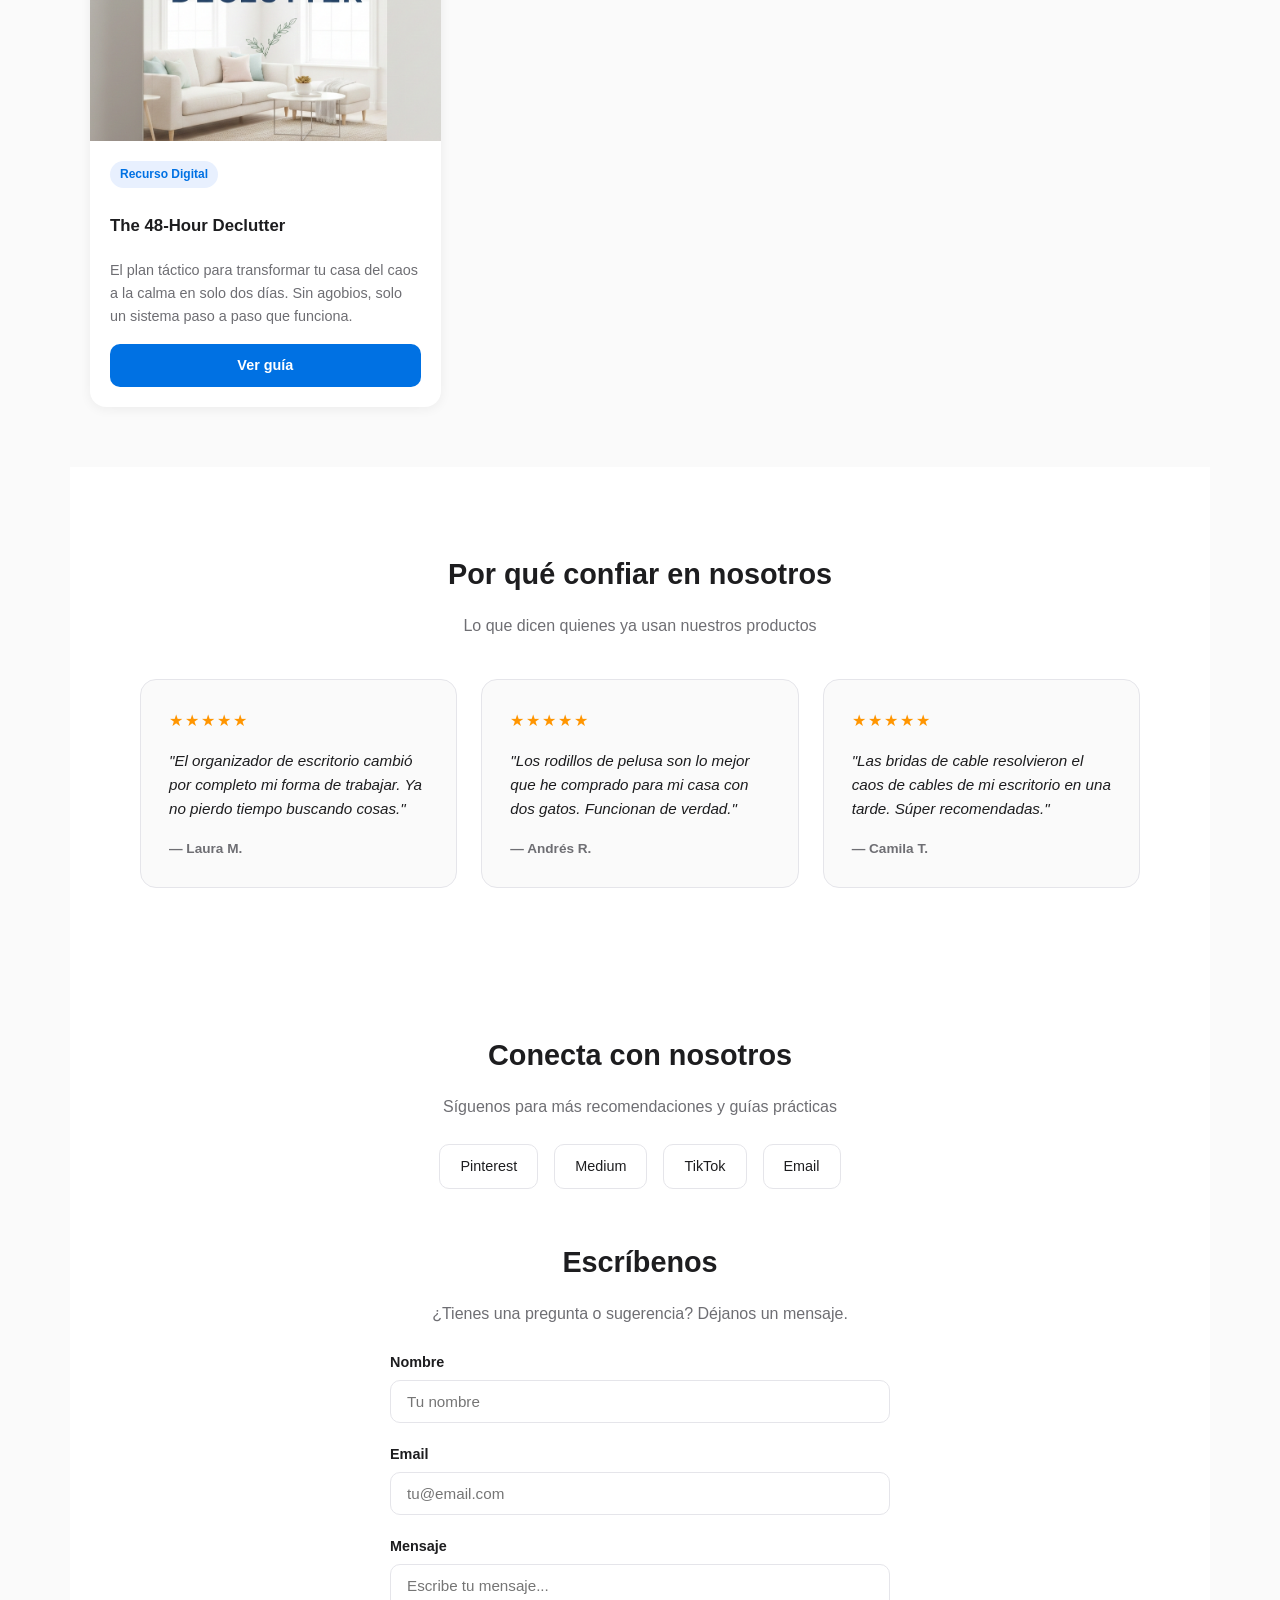
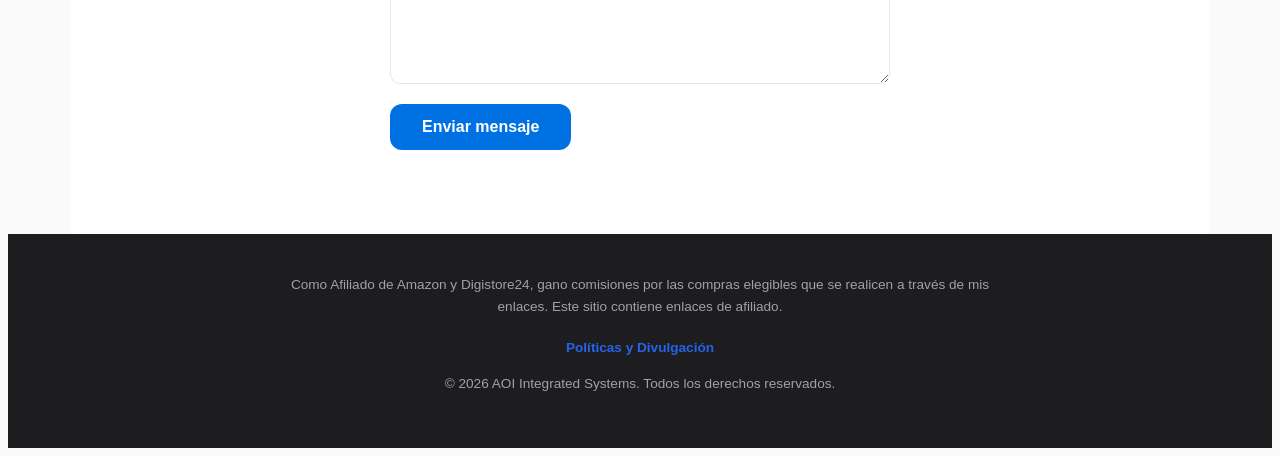
==== commit 4111b970: "ok" ====
--- a/index.html
+++ b/index.html
@@ -1,4 +1,4 @@
-﻿<!DOCTYPE html>
+﻿﻿<!DOCTYPE html>
 <html lang="es">
 <head>
   <!-- Google Tag Manager -->
--- a/css/style.css
+++ b/css/style.css
@@ -1,4 +1,4 @@
-﻿* { margin: 0; padding: 0; box-sizing: border-box; }
+﻿﻿* { margin: 0; padding: 0; box-sizing: border-box; }
 body { font-family: -apple-system, BlinkMacSystemFont, 'Segoe UI', Roboto, sans-serif; background: #fafafa; color: #1d1d1f; line-height: 1.6; }
 a { text-decoration: none; color: inherit; }
 .nav { background: #fff; border-bottom: 1px solid #e5e5ea; position: sticky; top: 0; z-index: 100; }
